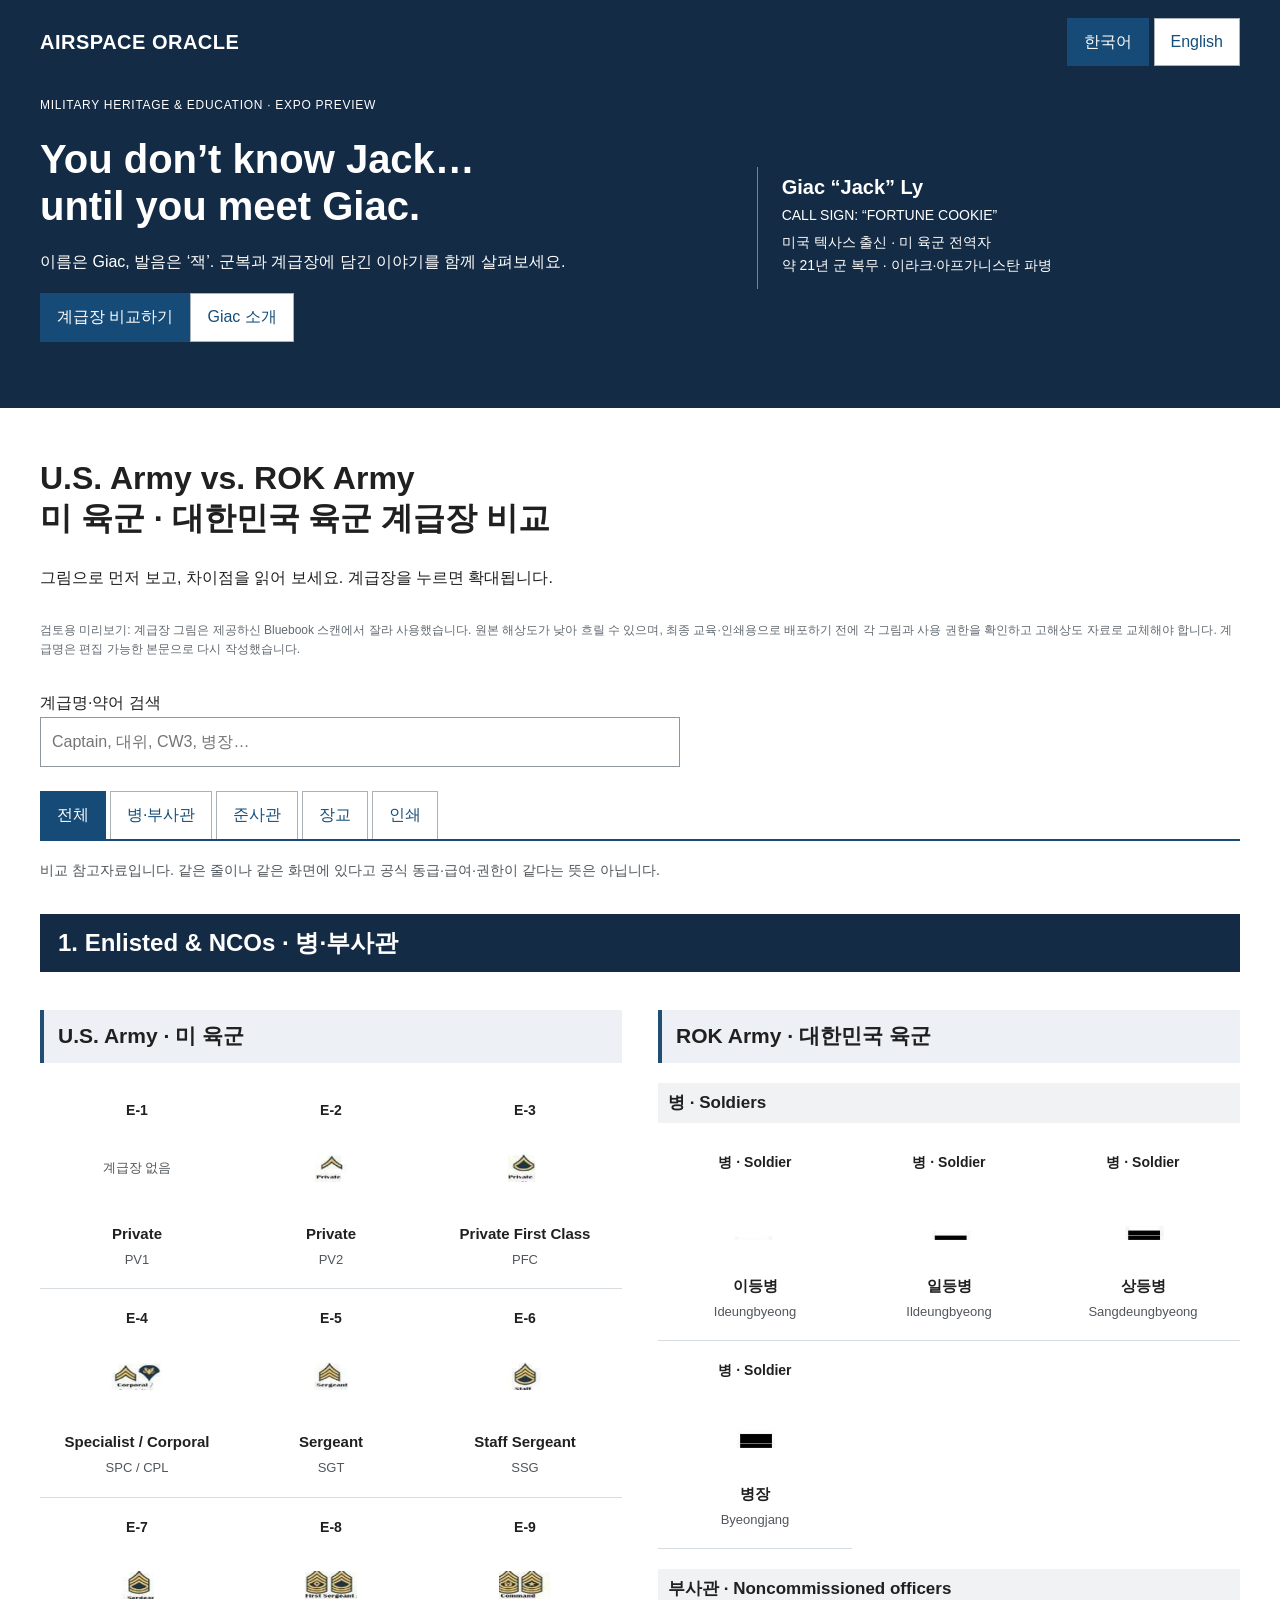
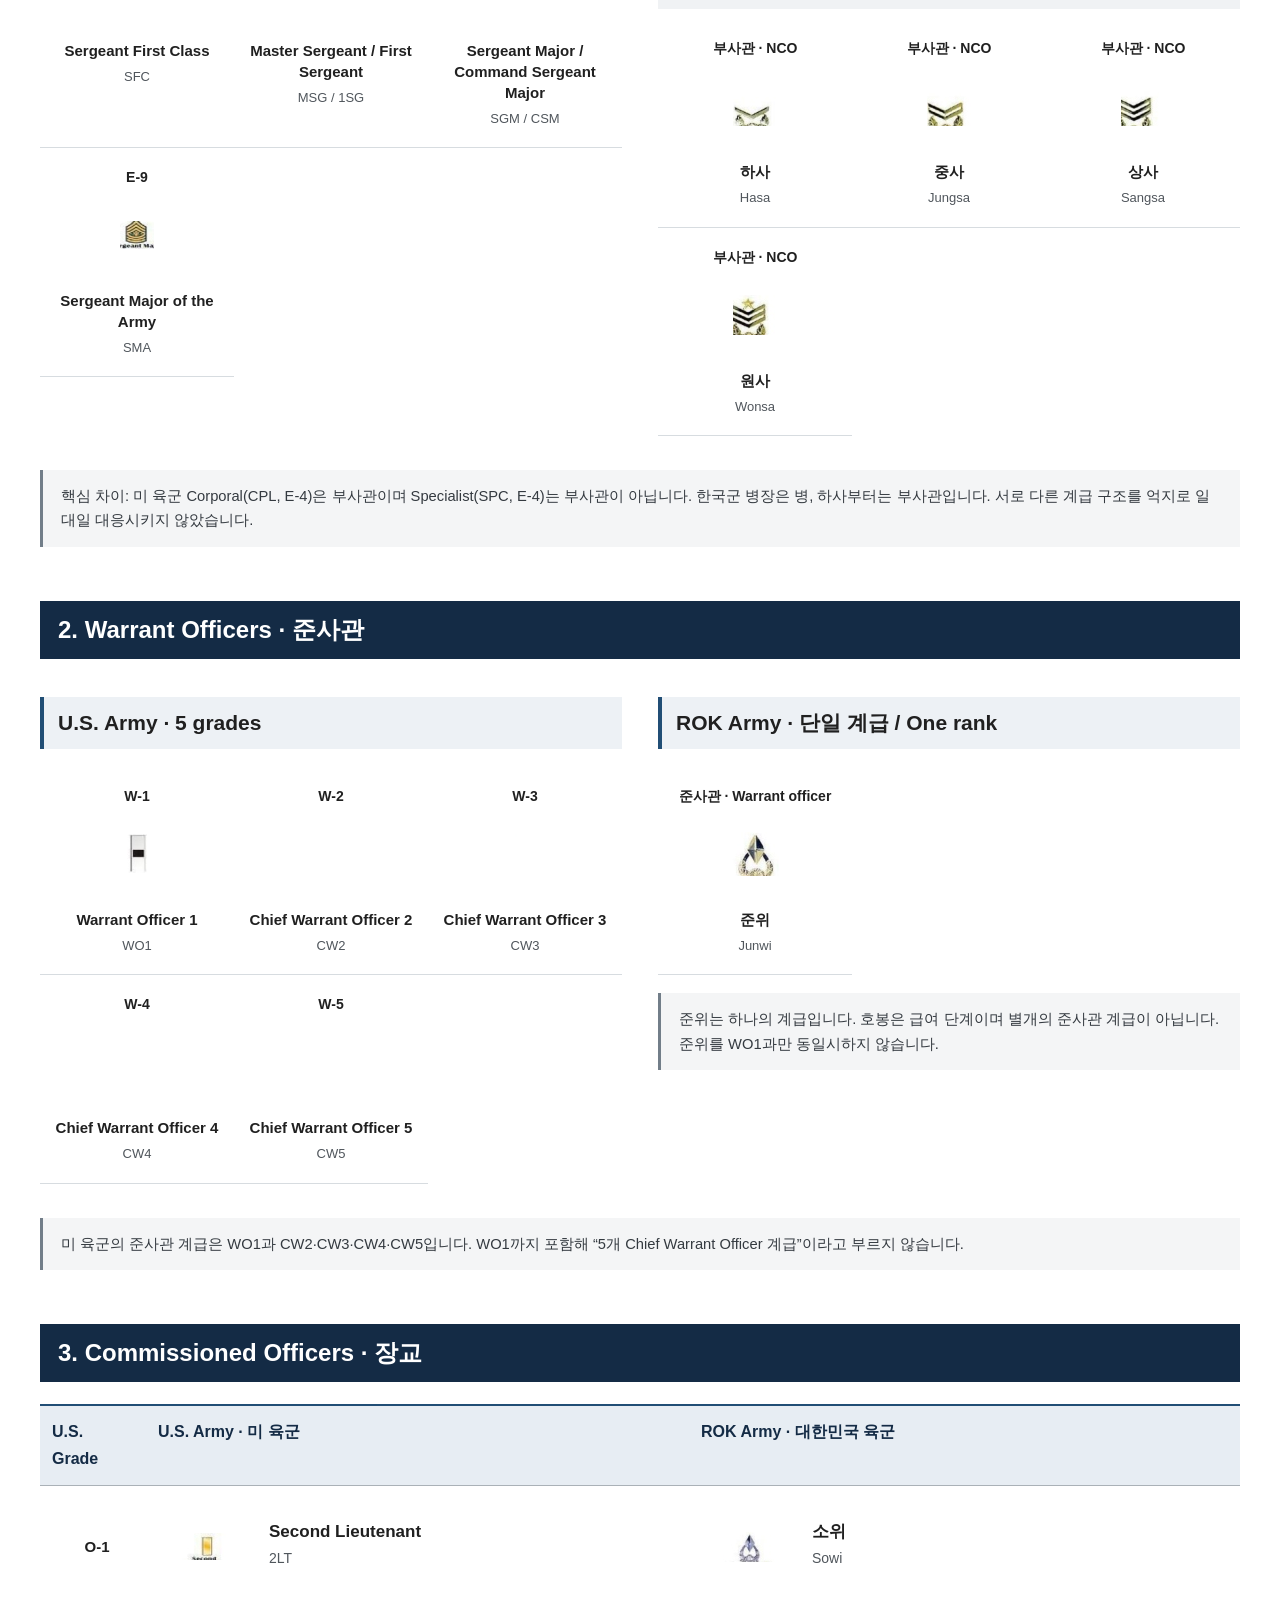
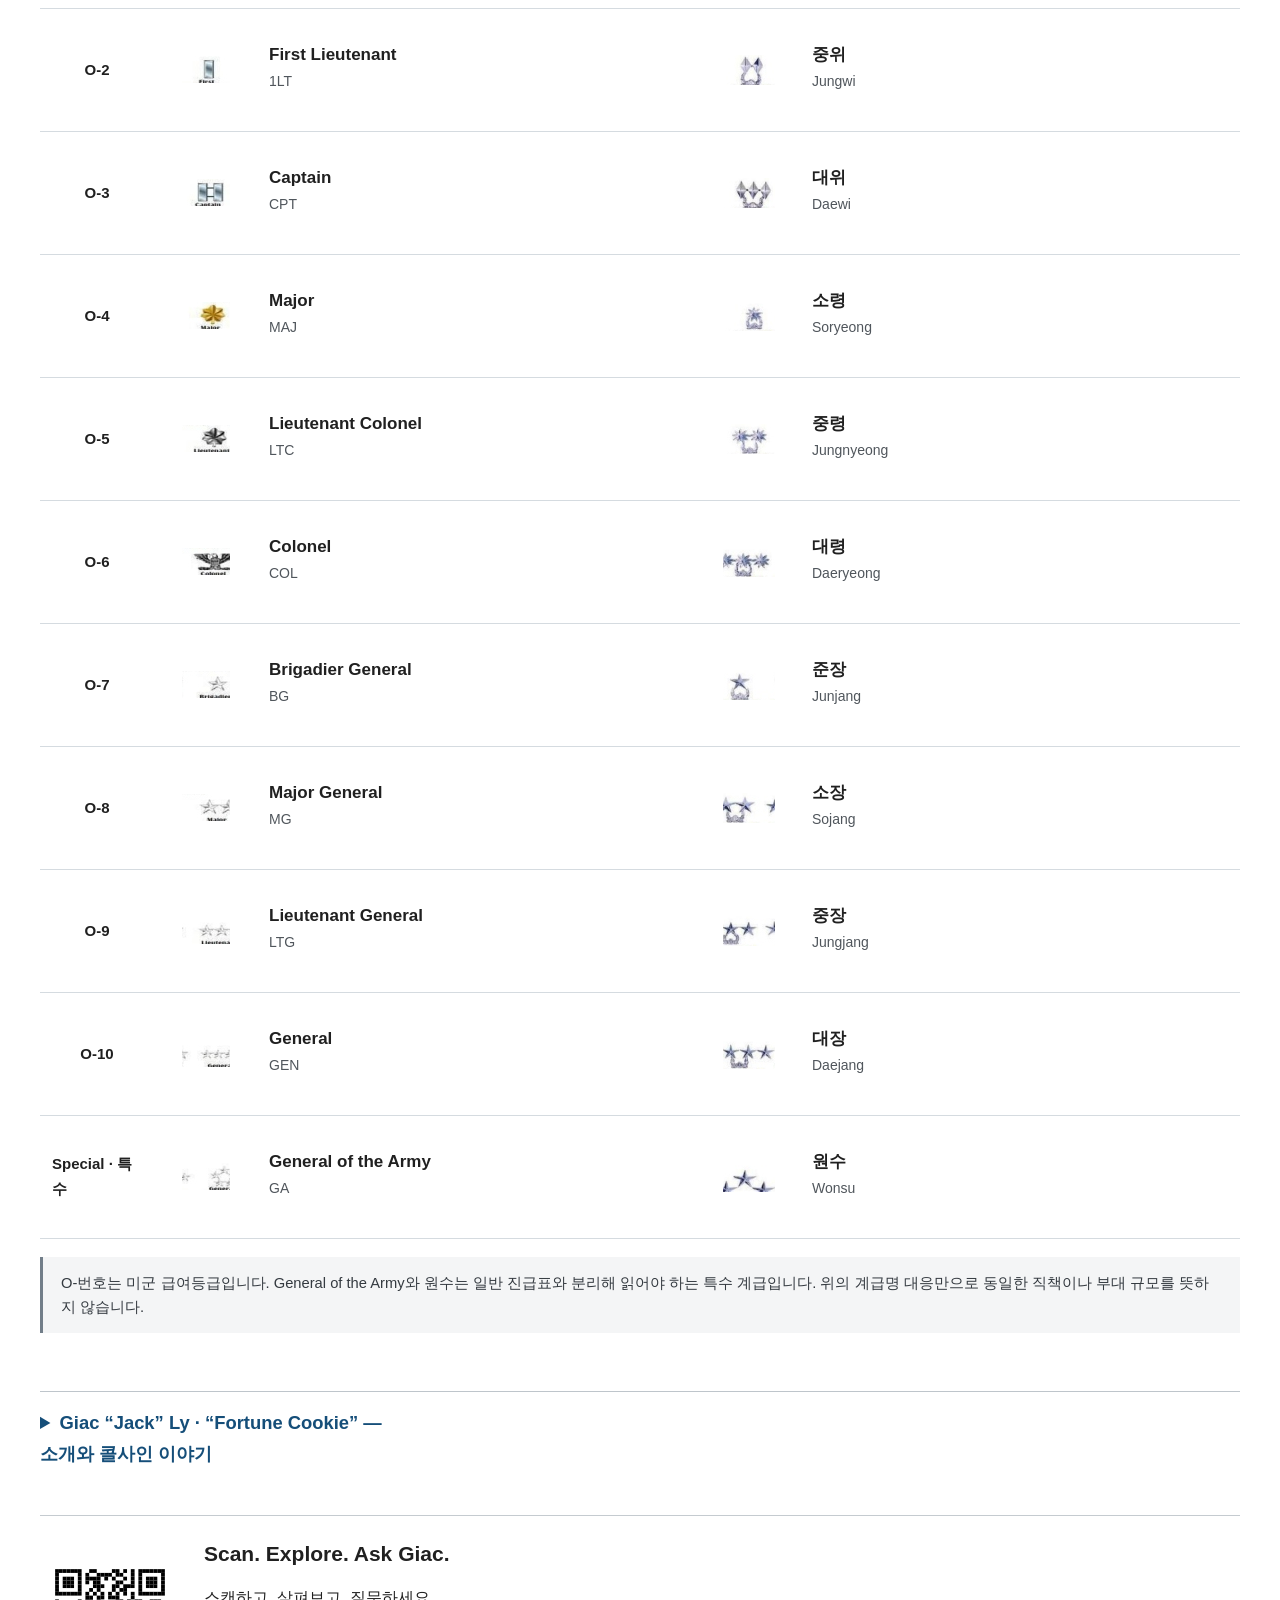
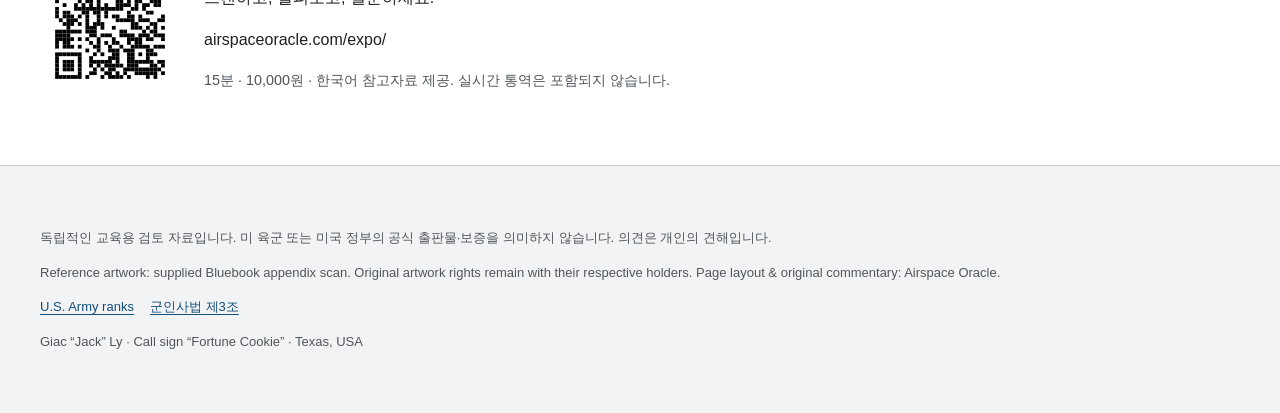
==== expo/index.html @ e62e15c1 "Update print statement from 'Hello' to 'Goodbye'" ====
<!doctype html><html lang="ko"><head><meta charset="utf-8"><meta name="viewport" content="width=device-width, initial-scale=1"><title>U.S. & ROK Army Rank Guide | Airspace Oracle</title><style>*{box-sizing:border-box}html{scroll-behavior:smooth}body{margin:0;background:#f5f2e9;color:#15253a;font:16px/1.6 system-ui,-apple-system,"Malgun Gothic",sans-serif}header{background:#112641;color:#fff;border-bottom:4px solid #c7a65d}.wrap{max-width:1240px;margin:auto;padding:24px}.top{display:flex;justify-content:space-between;gap:16px;align-items:center;flex-wrap:wrap}.brand{font-weight:900;letter-spacing:.13em;color:inherit;text-decoration:none}button,a{touch-action:manipulation}button,input{font:inherit}button,.button{cursor:pointer;padding:10px 16px;border:1px solid #75818c;border-radius:10px;background:#fff;color:#142940;text-decoration:none}button[aria-pressed=true],.button.primary{background:#ddc383;color:#112641;border-color:#ddc383}button:focus-visible,a:focus-visible,input:focus-visible,summary:focus-visible{outline:3px solid #c39020;outline-offset:4px}.hero{display:grid;grid-template-columns:1.3fr 1fr;gap:30px;align-items:center;padding:30px 0}.hero h1{font-size:clamp(2.3rem,5vw,4.2rem);line-height:1.1;margin:12px 0}.gold{color:#dfc583}.eyebrow{letter-spacing:.12em;font-size:.8rem}.hero p{color:#d8e1ee}.identity{border-left:3px solid #dfc583;padding:12px 20px}.identity h2{margin:0;font-size:1.8rem}.links,.tabs{display:flex;gap:8px;flex-wrap:wrap;margin:15px 0}.review{background:#fff6dc;border:1px solid #cdb46e;padding:14px 18px;border-radius:12px;margin:22px 0;font-size:.9rem}h2{font-size:1.8rem;line-height:1.3}h3{margin:0 0 12px}section{scroll-margin-top:15px}.sectiontitle{background:#43502c;color:#fff;padding:14px 20px;border-radius:12px 12px 0 0;margin:30px 0 0}.sectiontitle h2{margin:0;font-size:1.35rem}.sectionbody{padding:20px;background:#fff;border:1px solid #d8d5cc;border-top:none;border-radius:0 0 12px 12px}.twocol{display:grid;grid-template-columns:1fr 1fr;gap:22px}.country{background:#faf8f2;border:1px solid #dedace;border-radius:12px;padding:16px}.country>h3{border-bottom:2px solid #c9b67d;padding-bottom:9px}.rankgrid{display:grid;grid-template-columns:repeat(3,minmax(0,1fr));gap:10px}.rankcard{background:#fff;border:1px solid #dcd8cb;border-radius:9px;text-align:center;padding:10px 7px;min-width:0}.rankcard h4{font-size:.95rem;line-height:1.3;margin:8px 0;overflow-wrap:anywhere}.rankcard p{font-size:.8rem;margin:4px 0;color:#526174}.grade{font-size:.8rem;color:#3d4e60;font-weight:750;min-height:26px}.art{background:#fff;border:0;padding:8px;width:100%;height:80px;display:flex;align-items:center;justify-content:center;border-radius:6px}.art img{max-width:100%;max-height:64px;object-fit:contain;image-rendering:auto}.noart{height:80px;display:grid;place-items:center;color:#667;font-size:.8rem}.subhead{margin:20px 0 10px;color:#43502c}.note{border-left:4px solid #bd923d;background:#f4efdf;padding:12px 16px;margin:18px 0 0;font-size:.92rem}.offhead,.offrow{display:grid;grid-template-columns:100px 1fr 1fr;gap:12px;align-items:stretch}.offhead{background:#142b47;color:white;padding:12px;border-radius:8px 8px 0 0;font-weight:700}.offrow{padding:12px;border-bottom:1px solid #d5d1c5}.offgrade{display:flex;align-items:center;justify-content:center;font-weight:800;color:#43502c}.offitem{display:grid;grid-template-columns:90px 1fr;align-items:center;gap:12px}.offitem h4{margin:0}.offitem p{margin:3px 0;font-size:.85rem;color:#526174}input{padding:13px;border:1px solid #a7a99e;border-radius:10px;width:100%;background:white}.toolbar{margin-top:25px}.story{background:#eae5d8;padding:22px;border-radius:12px;margin-top:30px}.story summary{cursor:pointer;font-size:1.15rem;font-weight:750}.bio{max-width:850px}.qrblock{display:flex;align-items:center;gap:25px;margin:30px 0}.qrblock svg{width:150px;height:150px;background:white;flex-shrink:0}.muted{color:#526174;font-size:.9rem}footer{background:#112641;color:#d5ddeb;font-size:.83rem}footer a{color:#dfc583}.ko,.en{display:block}body[data-lang=ko] .en,body[data-lang=en] .ko{display:none}[hidden]{display:none!important}dialog{border:2px solid #c4a45b;border-radius:16px;width:min(650px,92vw);padding:24px;background:#fff;color:#132940;text-align:center}dialog::backdrop{background:#000c}dialog img{max-width:100%;max-height:50vh;min-height:130px;object-fit:contain}dialog p{font-size:1.2rem}.sources{display:flex;gap:16px;flex-wrap:wrap}a{color:#173e68}@media(max-width:850px){.hero,.twocol{grid-template-columns:1fr}.rankgrid{grid-template-columns:repeat(4,minmax(0,1fr))}.offitem{grid-template-columns:1fr;gap:2px;text-align:center}.offrow,.offhead{grid-template-columns:55px 1fr 1fr;gap:8px}.offgrade{font-size:.8rem}.offitem .art{height:65px}.offitem h4{font-size:.95rem}}@media(max-width:480px){.wrap{padding:15px}.rankgrid{grid-template-columns:repeat(2,minmax(0,1fr))}.sectionbody,.country{padding:12px}.qrblock{flex-wrap:wrap}}@media print{header{background:white;color:black}.top,.links,.tabs,.toolbar,.review,.art+button{display:none}.hero{display:block}.hero p,.gold{color:black}.hero h1{font-size:26pt}.identity{display:none}.ranksection[hidden],.rankcard[hidden],.offrow[hidden]{display:block!important}.twocol{grid-template-columns:1fr 1fr}.rankgrid{grid-template-columns:repeat(3,1fr)}.rankcard,.offrow{break-inside:avoid}.sectiontitle{background:#ddd;color:black}.sectionbody{padding:10px}.art{height:55px}.art img{max-height:48px}.story{display:none}footer{background:white;color:black}.offrow{display:grid!important}.ko,.en{display:block!important}}</style><link rel="stylesheet" href="/expo/reference-style.css?v=3"></head><body data-lang="ko"><header><div class="wrap"><div class="top"><a class="brand" href="/">AIRSPACE ORACLE</a><div><button id="ko" aria-pressed="true" onclick="setLang('ko')">한국어</button> <button id="en" aria-pressed="false" onclick="setLang('en')">English</button></div></div><div class="hero"><div><div class="eyebrow">MILITARY HERITAGE & EDUCATION · EXPO PREVIEW</div><h1>You don’t know Jack…<br><span class="gold">until you meet Giac.</span></h1><p><span class="ko" lang="ko">이름은 Giac, 발음은 ‘잭’. 군복과 계급장에 담긴 이야기를 함께 살펴보세요.</span><span class="en" lang="en">Giac is pronounced “Jack.” Explore the stories behind the uniform and its insignia.</span></p><div class="links"><a class="button primary" href="#guide"><span class="ko" lang="ko">계급장 비교하기</span><span class="en" lang="en">Compare ranks</span></a><a class="button" href="#about"><span class="ko" lang="ko">Giac 소개</span><span class="en" lang="en">Meet Giac</span></a></div></div><div class="identity"><h2>Giac “Jack” Ly</h2><p class="gold">CALL SIGN: “FORTUNE COOKIE”</p><p><span class="ko" lang="ko">미국 텍사스 출신 · 미 육군 전역자<br>약 21년 군 복무 · 이라크·아프가니스탄 파병</span><span class="en" lang="en">Texas, USA · U.S. Army veteran<br>About 21 years of military service · Iraq & Afghanistan deployments</span></p></div></div></div></header><main class="wrap" id="guide"><h2>U.S. Army vs. ROK Army<br>미 육군 · 대한민국 육군 계급장 비교</h2><p><span class="ko" lang="ko">그림으로 먼저 보고, 차이점을 읽어 보세요. 계급장을 누르면 확대됩니다.</span><span class="en" lang="en">Look first, then explore the differences. Tap an insignia image to enlarge it.</span></p><div class="review"><span class="ko" lang="ko">검토용 미리보기: 계급장 그림은 제공하신 Bluebook 스캔에서 잘라 사용했습니다. 원본 해상도가 낮아 흐릴 수 있으며, 최종 교육·인쇄용으로 배포하기 전에 각 그림과 사용 권한을 확인하고 고해상도 자료로 교체해야 합니다. 계급명은 편집 가능한 본문으로 다시 작성했습니다.</span><span class="en" lang="en">Review preview: insignia images are cropped from your supplied Bluebook scan. Low source resolution limits clarity. Each image and reuse rights must be checked and higher-resolution artwork substituted before final educational/print distribution. Rank labels have been rebuilt as editable text.</span></div><div class="toolbar"><label for="search"><span class="ko" lang="ko">계급명·약어 검색</span><span class="en" lang="en">Search rank names or abbreviations</span></label><input id="search" type="search" placeholder="Captain, 대위, CW3, 병장…" oninput="applyFilters()"></div><nav class="tabs" aria-label="Rank sections"><button data-tab="all" aria-pressed="true" onclick="tab('all')"><span class="ko" lang="ko">전체</span><span class="en" lang="en">All</span></button><button data-tab="enlisted" aria-pressed="false" onclick="tab('enlisted')"><span class="ko" lang="ko">병·부사관</span><span class="en" lang="en">Soldiers & NCOs</span></button><button data-tab="warrant" aria-pressed="false" onclick="tab('warrant')"><span class="ko" lang="ko">준사관</span><span class="en" lang="en">Warrant officers</span></button><button data-tab="officers" aria-pressed="false" onclick="tab('officers')"><span class="ko" lang="ko">장교</span><span class="en" lang="en">Officers</span></button><button onclick="window.print()"><span class="ko" lang="ko">인쇄</span><span class="en" lang="en">Print</span></button></nav><p class="muted"><span class="ko" lang="ko">비교 참고자료입니다. 같은 줄이나 같은 화면에 있다고 공식 동급·급여·권한이 같다는 뜻은 아닙니다.</span><span class="en" lang="en">Comparative reference only. Shared rows or panels do not establish official equivalence in rank, pay or authority.</span></p><section class="ranksection" data-section="enlisted"><div class="sectiontitle"><h2>1. Enlisted & NCOs · 병·부사관</h2></div><div class="sectionbody"><div class="twocol"><div class="country"><h3>U.S. Army · 미 육군</h3><div class="rankgrid"><article class="rankcard" data-search="e-1 private pv1 "><div class="grade">E-1</div><div class="noart"><span class="ko" lang="ko">계급장 없음</span><span class="en" lang="en">No insignia</span></div><h4>Private</h4><p>PV1</p></article><article class="rankcard" data-search="e-2 private pv2 [data-uri]"><div class="grade">E-2</div><button class="art" type="button" onclick="zoom(this)" aria-label="Private"><img src="[data-uri]" alt="Private"></button><h4>Private</h4><p>PV2</p></article><article class="rankcard" data-search="e-3 private first class pfc [data-uri]"><div class="grade">E-3</div><button class="art" type="button" onclick="zoom(this)" aria-label="Private First Class"><img src="[data-uri]" alt="Private First Class"></button><h4>Private First Class</h4><p>PFC</p></article><article class="rankcard" data-search="e-4 specialist / corporal spc / cpl [data-uri]"><div class="grade">E-4</div><button class="art" type="button" onclick="zoom(this)" aria-label="Specialist / Corporal"><img src="[data-uri]" alt="Specialist / Corporal"></button><h4>Specialist / Corporal</h4><p>SPC / CPL</p></article><article class="rankcard" data-search="e-5 sergeant sgt [data-uri]"><div class="grade">E-5</div><button class="art" type="button" onclick="zoom(this)" aria-label="Sergeant"><img src="[data-uri]" alt="Sergeant"></button><h4>Sergeant</h4><p>SGT</p></article><article class="rankcard" data-search="e-6 staff sergeant ssg [data-uri]"><div class="grade">E-6</div><button class="art" type="button" onclick="zoom(this)" aria-label="Staff Sergeant"><img src="[data-uri]" alt="Staff Sergeant"></button><h4>Staff Sergeant</h4><p>SSG</p></article><article class="rankcard" data-search="e-7 sergeant first class sfc [data-uri]"><div class="grade">E-7</div><button class="art" type="button" onclick="zoom(this)" aria-label="Sergeant First Class"><img src="[data-uri]" alt="Sergeant First Class"></button><h4>Sergeant First Class</h4><p>SFC</p></article><article class="rankcard" data-search="e-8 master sergeant / first sergeant msg / 1sg [data-uri]"><div class="grade">E-8</div><button class="art" type="button" onclick="zoom(this)" aria-label="Master Sergeant / First Sergeant"><img src="[data-uri]" alt="Master Sergeant / First Sergeant"></button><h4>Master Sergeant / First Sergeant</h4><p>MSG / 1SG</p></article><article class="rankcard" data-search="e-9 sergeant major / command sergeant major sgm / csm [data-uri]"><div class="grade">E-9</div><button class="art" type="button" onclick="zoom(this)" aria-label="Sergeant Major / Command Sergeant Major"><img src="[data-uri]" alt="Sergeant Major / Command Sergeant Major"></button><h4>Sergeant Major / Command Sergeant Major</h4><p>SGM / CSM</p></article><article class="rankcard" data-search="e-9 sergeant major of the army sma [data-uri]"><div class="grade">E-9</div><button class="art" type="button" onclick="zoom(this)" aria-label="Sergeant Major of the Army"><img src="[data-uri]" alt="Sergeant Major of the Army"></button><h4>Sergeant Major of the Army</h4><p>SMA</p></article></div></div><div class="country"><h3>ROK Army · 대한민국 육군</h3><h4 class="subhead">병 · Soldiers</h4><div class="rankgrid"><article class="rankcard" data-search="이등병 ideungbyeong 병 · soldier [data-uri]"><div class="grade">병 · Soldier</div><button class="art" type="button" onclick="zoom(this)" aria-label="이등병"><img src="[data-uri]" alt="이등병"></button><h4>이등병</h4><p>Ideungbyeong</p></article><article class="rankcard" data-search="일등병 ildeungbyeong 병 · soldier [data-uri]"><div class="grade">병 · Soldier</div><button class="art" type="button" onclick="zoom(this)" aria-label="일등병"><img src="[data-uri]" alt="일등병"></button><h4>일등병</h4><p>Ildeungbyeong</p></article><article class="rankcard" data-search="상등병 sangdeungbyeong 병 · soldier [data-uri]"><div class="grade">병 · Soldier</div><button class="art" type="button" onclick="zoom(this)" aria-label="상등병"><img src="[data-uri]" alt="상등병"></button><h4>상등병</h4><p>Sangdeungbyeong</p></article><article class="rankcard" data-search="병장 byeongjang 병 · soldier [data-uri]"><div class="grade">병 · Soldier</div><button class="art" type="button" onclick="zoom(this)" aria-label="병장"><img src="[data-uri]" alt="병장"></button><h4>병장</h4><p>Byeongjang</p></article></div><h4 class="subhead">부사관 · Noncommissioned officers</h4><div class="rankgrid"><article class="rankcard" data-search="하사 hasa 부사관 · nco [data-uri]"><div class="grade">부사관 · NCO</div><button class="art" type="button" onclick="zoom(this)" aria-label="하사"><img src="[data-uri]" alt="하사"></button><h4>하사</h4><p>Hasa</p></article><article class="rankcard" data-search="중사 jungsa 부사관 · nco [data-uri]"><div class="grade">부사관 · NCO</div><button class="art" type="button" onclick="zoom(this)" aria-label="중사"><img src="[data-uri]" alt="중사"></button><h4>중사</h4><p>Jungsa</p></article><article class="rankcard" data-search="상사 sangsa 부사관 · nco [data-uri]"><div class="grade">부사관 · NCO</div><button class="art" type="button" onclick="zoom(this)" aria-label="상사"><img src="[data-uri]" alt="상사"></button><h4>상사</h4><p>Sangsa</p></article><article class="rankcard" data-search="원사 wonsa 부사관 · nco [data-uri]"><div class="grade">부사관 · NCO</div><button class="art" type="button" onclick="zoom(this)" aria-label="원사"><img src="[data-uri]" alt="원사"></button><h4>원사</h4><p>Wonsa</p></article></div></div></div><div class="note"><span class="ko" lang="ko">핵심 차이: 미 육군 Corporal(CPL, E-4)은 부사관이며 Specialist(SPC, E-4)는 부사관이 아닙니다. 한국군 병장은 병, 하사부터는 부사관입니다. 서로 다른 계급 구조를 억지로 일대일 대응시키지 않았습니다.</span><span class="en" lang="en">Key difference: U.S. Army Corporal (CPL, E-4) is an NCO; Specialist (SPC, E-4) is not. Korean 병장 is a soldier rank; the Korean NCO ladder begins at 하사. Different career structures are displayed independently rather than forced into one-to-one matches.</span></div></div></section><section class="ranksection" data-section="warrant"><div class="sectiontitle"><h2>2. Warrant Officers · 준사관</h2></div><div class="sectionbody"><div class="twocol"><div class="country"><h3>U.S. Army · 5 grades</h3><div class="rankgrid"><article class="rankcard" data-search="w-1 warrant officer 1 wo1 [data-uri]"><div class="grade">W-1</div><button class="art" type="button" onclick="zoom(this)" aria-label="Warrant Officer 1"><img src="[data-uri]" alt="Warrant Officer 1"></button><h4>Warrant Officer 1</h4><p>WO1</p></article><article class="rankcard" data-search="w-2 chief warrant officer 2 cw2 [data-uri]"><div class="grade">W-2</div><button class="art" type="button" onclick="zoom(this)" aria-label="Chief Warrant Officer 2"><img src="[data-uri]" alt="Chief Warrant Officer 2"></button><h4>Chief Warrant Officer 2</h4><p>CW2</p></article><article class="rankcard" data-search="w-3 chief warrant officer 3 cw3 [data-uri]"><div class="grade">W-3</div><button class="art" type="button" onclick="zoom(this)" aria-label="Chief Warrant Officer 3"><img src="[data-uri]" alt="Chief Warrant Officer 3"></button><h4>Chief Warrant Officer 3</h4><p>CW3</p></article><article class="rankcard" data-search="w-4 chief warrant officer 4 cw4 [data-uri]"><div class="grade">W-4</div><button class="art" type="button" onclick="zoom(this)" aria-label="Chief Warrant Officer 4"><img src="[data-uri]" alt="Chief Warrant Officer 4"></button><h4>Chief Warrant Officer 4</h4><p>CW4</p></article><article class="rankcard" data-search="w-5 chief warrant officer 5 cw5 [data-uri]"><div class="grade">W-5</div><button class="art" type="button" onclick="zoom(this)" aria-label="Chief Warrant Officer 5"><img src="[data-uri]" alt="Chief Warrant Officer 5"></button><h4>Chief Warrant Officer 5</h4><p>CW5</p></article></div></div><div class="country"><h3>ROK Army · 단일 계급 / One rank</h3><div class="rankgrid"><article class="rankcard" data-search="준사관 · warrant officer 준위 junwi [data-uri]"><div class="grade">준사관 · Warrant officer</div><button class="art" type="button" onclick="zoom(this)" aria-label="준위"><img src="[data-uri]" alt="준위"></button><h4>준위</h4><p>Junwi</p></article></div><div class="note"><span class="ko" lang="ko">준위는 하나의 계급입니다. 호봉은 급여 단계이며 별개의 준사관 계급이 아닙니다. 준위를 WO1과만 동일시하지 않습니다.</span><span class="en" lang="en">Junwi is one rank. A pay step (호봉) is not a separate warrant rank. Junwi is not presented as equivalent only to WO1.</span></div></div></div><div class="note"><span class="ko" lang="ko">미 육군의 준사관 계급은 WO1과 CW2·CW3·CW4·CW5입니다. WO1까지 포함해 “5개 Chief Warrant Officer 계급”이라고 부르지 않습니다.</span><span class="en" lang="en">The U.S. Army warrant ladder is WO1 plus CW2, CW3, CW4 and CW5—not five Chief Warrant Officer ranks.</span></div></div></section><section class="ranksection" data-section="officers"><div class="sectiontitle"><h2>3. Commissioned Officers · 장교</h2></div><div class="sectionbody"><div class="offhead"><div>U.S.<br>Grade</div><div>U.S. Army · 미 육군</div><div>ROK Army · 대한민국 육군</div></div><article class="offrow" data-search="o-1 second lieutenant 2lt 소위 sowi"><div class="offgrade">O-1</div><div class="offitem"><button class="art" type="button" onclick="zoom(this)" aria-label="Second Lieutenant"><img src="[data-uri]" alt="Second Lieutenant"></button><div><h4>Second Lieutenant</h4><p>2LT</p></div></div><div class="offitem"><button class="art" type="button" onclick="zoom(this)" aria-label="소위"><img src="[data-uri]" alt="소위"></button><div><h4 lang="ko">소위</h4><p>Sowi</p></div></div></article><article class="offrow" data-search="o-2 first lieutenant 1lt 중위 jungwi"><div class="offgrade">O-2</div><div class="offitem"><button class="art" type="button" onclick="zoom(this)" aria-label="First Lieutenant"><img src="[data-uri]" alt="First Lieutenant"></button><div><h4>First Lieutenant</h4><p>1LT</p></div></div><div class="offitem"><button class="art" type="button" onclick="zoom(this)" aria-label="중위"><img src="[data-uri]" alt="중위"></button><div><h4 lang="ko">중위</h4><p>Jungwi</p></div></div></article><article class="offrow" data-search="o-3 captain cpt 대위 daewi"><div class="offgrade">O-3</div><div class="offitem"><button class="art" type="button" onclick="zoom(this)" aria-label="Captain"><img src="[data-uri]" alt="Captain"></button><div><h4>Captain</h4><p>CPT</p></div></div><div class="offitem"><button class="art" type="button" onclick="zoom(this)" aria-label="대위"><img src="[data-uri]" alt="대위"></button><div><h4 lang="ko">대위</h4><p>Daewi</p></div></div></article><article class="offrow" data-search="o-4 major maj 소령 soryeong"><div class="offgrade">O-4</div><div class="offitem"><button class="art" type="button" onclick="zoom(this)" aria-label="Major"><img src="[data-uri]" alt="Major"></button><div><h4>Major</h4><p>MAJ</p></div></div><div class="offitem"><button class="art" type="button" onclick="zoom(this)" aria-label="소령"><img src="[data-uri]" alt="소령"></button><div><h4 lang="ko">소령</h4><p>Soryeong</p></div></div></article><article class="offrow" data-search="o-5 lieutenant colonel ltc 중령 jungnyeong"><div class="offgrade">O-5</div><div class="offitem"><button class="art" type="button" onclick="zoom(this)" aria-label="Lieutenant Colonel"><img src="[data-uri]" alt="Lieutenant Colonel"></button><div><h4>Lieutenant Colonel</h4><p>LTC</p></div></div><div class="offitem"><button class="art" type="button" onclick="zoom(this)" aria-label="중령"><img src="[data-uri]" alt="중령"></button><div><h4 lang="ko">중령</h4><p>Jungnyeong</p></div></div></article><article class="offrow" data-search="o-6 colonel col 대령 daeryeong"><div class="offgrade">O-6</div><div class="offitem"><button class="art" type="button" onclick="zoom(this)" aria-label="Colonel"><img src="[data-uri]" alt="Colonel"></button><div><h4>Colonel</h4><p>COL</p></div></div><div class="offitem"><button class="art" type="button" onclick="zoom(this)" aria-label="대령"><img src="[data-uri]" alt="대령"></button><div><h4 lang="ko">대령</h4><p>Daeryeong</p></div></div></article><article class="offrow" data-search="o-7 brigadier general bg 준장 junjang"><div class="offgrade">O-7</div><div class="offitem"><button class="art" type="button" onclick="zoom(this)" aria-label="Brigadier General"><img src="[data-uri]" alt="Brigadier General"></button><div><h4>Brigadier General</h4><p>BG</p></div></div><div class="offitem"><button class="art" type="button" onclick="zoom(this)" aria-label="준장"><img src="[data-uri]" alt="준장"></button><div><h4 lang="ko">준장</h4><p>Junjang</p></div></div></article><article class="offrow" data-search="o-8 major general mg 소장 sojang"><div class="offgrade">O-8</div><div class="offitem"><button class="art" type="button" onclick="zoom(this)" aria-label="Major General"><img src="[data-uri]" alt="Major General"></button><div><h4>Major General</h4><p>MG</p></div></div><div class="offitem"><button class="art" type="button" onclick="zoom(this)" aria-label="소장"><img src="[data-uri]" alt="소장"></button><div><h4 lang="ko">소장</h4><p>Sojang</p></div></div></article><article class="offrow" data-search="o-9 lieutenant general ltg 중장 jungjang"><div class="offgrade">O-9</div><div class="offitem"><button class="art" type="button" onclick="zoom(this)" aria-label="Lieutenant General"><img src="[data-uri]" alt="Lieutenant General"></button><div><h4>Lieutenant General</h4><p>LTG</p></div></div><div class="offitem"><button class="art" type="button" onclick="zoom(this)" aria-label="중장"><img src="[data-uri]" alt="중장"></button><div><h4 lang="ko">중장</h4><p>Jungjang</p></div></div></article><article class="offrow" data-search="o-10 general gen 대장 daejang"><div class="offgrade">O-10</div><div class="offitem"><button class="art" type="button" onclick="zoom(this)" aria-label="General"><img src="[data-uri]" alt="General"></button><div><h4>General</h4><p>GEN</p></div></div><div class="offitem"><button class="art" type="button" onclick="zoom(this)" aria-label="대장"><img src="[data-uri]" alt="대장"></button><div><h4 lang="ko">대장</h4><p>Daejang</p></div></div></article><article class="offrow" data-search="special · 특수 general of the army ga 원수 wonsu"><div class="offgrade">Special · 특수</div><div class="offitem"><button class="art" type="button" onclick="zoom(this)" aria-label="General of the Army"><img src="[data-uri]" alt="General of the Army"></button><div><h4>General of the Army</h4><p>GA</p></div></div><div class="offitem"><button class="art" type="button" onclick="zoom(this)" aria-label="원수"><img src="[data-uri]" alt="원수"></button><div><h4 lang="ko">원수</h4><p>Wonsu</p></div></div></article><div class="note"><span class="ko" lang="ko">O-번호는 미군 급여등급입니다. General of the Army와 원수는 일반 진급표와 분리해 읽어야 하는 특수 계급입니다. 위의 계급명 대응만으로 동일한 직책이나 부대 규모를 뜻하지 않습니다.</span><span class="en" lang="en">O-numbers are U.S. pay grades. General of the Army and 원수 are special ranks, separate from the regular ladder. Matching titles do not imply identical appointments or unit sizes.</span></div></div></section><p id="empty" hidden><span class="ko" lang="ko">검색 결과가 없습니다. 검색어를 지우고 다시 시도해 주세요.</span><span class="en" lang="en">No matching ranks. Clear the search and try again.</span></p><details class="story" id="about"><summary>Giac “Jack” Ly · “Fortune Cookie” — <span class="ko" lang="ko">소개와 콜사인 이야기</span><span class="en" lang="en">Background & call-sign story</span></summary><div class="bio"><p><span class="ko" lang="ko">1995년 미 육군에 입대해 2016년에 전역했습니다. 제82공수사단에서 공수대원이자 전투공병으로 복무했고, 무릎 부상 이후 항공교통관제로 전환했습니다. Sergeant First Class(E-7)를 거쳐 준사관이 되었습니다. 이라크와 아프가니스탄 파병, 여러 차례 한국 근무를 경험했습니다. 현재는 한국의 미8군 사령부에서 민간인 공역 관리자로 근무하고 있습니다.</span><span class="en" lang="en">I joined the U.S. Army in 1995 and retired in 2016. I served as a paratrooper and combat engineer with the 82nd Airborne Division, then moved into air traffic control after a knee injury. I advanced to Sergeant First Class (E-7) before becoming a warrant officer. My service included deployments to Iraq and Afghanistan and multiple tours in Korea. Today, I work as a civilian airspace manager at Eighth Army headquarters in Korea.</span></p><p><span class="ko" lang="ko">미국에서 아시아계 미국인으로 자라면서 “중국 사람이죠?”라는 질문을 자주 들었습니다. 겉모습은 아시아계인데 아시아 언어로 대화하지 못하니 다른 아시아 사람들도 헷갈려 할 때가 있었죠. 결국 매번 설명하기보다 제 방식의 유머로 받아들이기로 했습니다. 당시 콜사인도 잘 맞지 않아 “Fortune Cookie”가 탄생했습니다. 아시아를 떠올리게 하지만 미국에서도 자연스러운 이름. 조금은 의외이고 가끔은 오해받는, 저다운 이름입니다.</span><span class="en" lang="en">Growing up Asian American, I often heard, “You’re Chinese, right?” Even people from other Asian countries sometimes weren’t sure what to make of me: I looked Asian but couldn’t communicate in an Asian language. Eventually, I chose to have a little fun with the stereotype. My old call sign never fit, so “Fortune Cookie” was born. Something people associate with Asia that feels right at home in America. A little unexpected, a little misunderstood—and a lot like me.</span></p></div></details><section class="qrblock"><svg xmlns="http://www.w3.org/2000/svg" viewBox="0 0 37 37" role="img" aria-label="QR for Airspace Oracle expo"><rect width="100%" height="100%" fill="white"/><g fill="black"><rect x="4" y="4" width="1" height="1"/><rect x="5" y="4" width="1" height="1"/><rect x="6" y="4" width="1" height="1"/><rect x="7" y="4" width="1" height="1"/><rect x="8" y="4" width="1" height="1"/><rect x="9" y="4" width="1" height="1"/><rect x="10" y="4" width="1" height="1"/><rect x="13" y="4" width="1" height="1"/><rect x="14" y="4" width="1" height="1"/><rect x="19" y="4" width="1" height="1"/><rect x="20" y="4" width="1" height="1"/><rect x="22" y="4" width="1" height="1"/><rect x="24" y="4" width="1" height="1"/><rect x="26" y="4" width="1" height="1"/><rect x="27" y="4" width="1" height="1"/><rect x="28" y="4" width="1" height="1"/><rect x="29" y="4" width="1" height="1"/><rect x="30" y="4" width="1" height="1"/><rect x="31" y="4" width="1" height="1"/><rect x="32" y="4" width="1" height="1"/><rect x="4" y="5" width="1" height="1"/><rect x="10" y="5" width="1" height="1"/><rect x="12" y="5" width="1" height="1"/><rect x="15" y="5" width="1" height="1"/><rect x="16" y="5" width="1" height="1"/><rect x="17" y="5" width="1" height="1"/><rect x="18" y="5" width="1" height="1"/><rect x="20" y="5" width="1" height="1"/><rect x="21" y="5" width="1" height="1"/><rect x="24" y="5" width="1" height="1"/><rect x="26" y="5" width="1" height="1"/><rect x="32" y="5" width="1" height="1"/><rect x="4" y="6" width="1" height="1"/><rect x="6" y="6" width="1" height="1"/><rect x="7" y="6" width="1" height="1"/><rect x="8" y="6" width="1" height="1"/><rect x="10" y="6" width="1" height="1"/><rect x="12" y="6" width="1" height="1"/><rect x="13" y="6" width="1" height="1"/><rect x="14" y="6" width="1" height="1"/><rect x="15" y="6" width="1" height="1"/><rect x="17" y="6" width="1" height="1"/><rect x="19" y="6" width="1" height="1"/><rect x="22" y="6" width="1" height="1"/><rect x="24" y="6" width="1" height="1"/><rect x="26" y="6" width="1" height="1"/><rect x="28" y="6" width="1" height="1"/><rect x="29" y="6" width="1" height="1"/><rect x="30" y="6" width="1" height="1"/><rect x="32" y="6" width="1" height="1"/><rect x="4" y="7" width="1" height="1"/><rect x="6" y="7" width="1" height="1"/><rect x="7" y="7" width="1" height="1"/><rect x="8" y="7" width="1" height="1"/><rect x="10" y="7" width="1" height="1"/><rect x="12" y="7" width="1" height="1"/><rect x="14" y="7" width="1" height="1"/><rect x="15" y="7" width="1" height="1"/><rect x="20" y="7" width="1" height="1"/><rect x="21" y="7" width="1" height="1"/><rect x="24" y="7" width="1" height="1"/><rect x="26" y="7" width="1" height="1"/><rect x="28" y="7" width="1" height="1"/><rect x="29" y="7" width="1" height="1"/><rect x="30" y="7" width="1" height="1"/><rect x="32" y="7" width="1" height="1"/><rect x="4" y="8" width="1" height="1"/><rect x="6" y="8" width="1" height="1"/><rect x="7" y="8" width="1" height="1"/><rect x="8" y="8" width="1" height="1"/><rect x="10" y="8" width="1" height="1"/><rect x="14" y="8" width="1" height="1"/><rect x="15" y="8" width="1" height="1"/><rect x="16" y="8" width="1" height="1"/><rect x="19" y="8" width="1" height="1"/><rect x="20" y="8" width="1" height="1"/><rect x="22" y="8" width="1" height="1"/><rect x="23" y="8" width="1" height="1"/><rect x="24" y="8" width="1" height="1"/><rect x="26" y="8" width="1" height="1"/><rect x="28" y="8" width="1" height="1"/><rect x="29" y="8" width="1" height="1"/><rect x="30" y="8" width="1" height="1"/><rect x="32" y="8" width="1" height="1"/><rect x="4" y="9" width="1" height="1"/><rect x="10" y="9" width="1" height="1"/><rect x="13" y="9" width="1" height="1"/><rect x="15" y="9" width="1" height="1"/><rect x="19" y="9" width="1" height="1"/><rect x="21" y="9" width="1" height="1"/><rect x="22" y="9" width="1" height="1"/><rect x="26" y="9" width="1" height="1"/><rect x="32" y="9" width="1" height="1"/><rect x="4" y="10" width="1" height="1"/><rect x="5" y="10" width="1" height="1"/><rect x="6" y="10" width="1" height="1"/><rect x="7" y="10" width="1" height="1"/><rect x="8" y="10" width="1" height="1"/><rect x="9" y="10" width="1" height="1"/><rect x="10" y="10" width="1" height="1"/><rect x="12" y="10" width="1" height="1"/><rect x="14" y="10" width="1" height="1"/><rect x="16" y="10" width="1" height="1"/><rect x="18" y="10" width="1" height="1"/><rect x="20" y="10" width="1" height="1"/><rect x="22" y="10" width="1" height="1"/><rect x="24" y="10" width="1" height="1"/><rect x="26" y="10" width="1" height="1"/><rect x="27" y="10" width="1" height="1"/><rect x="28" y="10" width="1" height="1"/><rect x="29" y="10" width="1" height="1"/><rect x="30" y="10" width="1" height="1"/><rect x="31" y="10" width="1" height="1"/><rect x="32" y="10" width="1" height="1"/><rect x="12" y="11" width="1" height="1"/><rect x="13" y="11" width="1" height="1"/><rect x="15" y="11" width="1" height="1"/><rect x="16" y="11" width="1" height="1"/><rect x="18" y="11" width="1" height="1"/><rect x="19" y="11" width="1" height="1"/><rect x="20" y="11" width="1" height="1"/><rect x="24" y="11" width="1" height="1"/><rect x="4" y="12" width="1" height="1"/><rect x="10" y="12" width="1" height="1"/><rect x="12" y="12" width="1" height="1"/><rect x="13" y="12" width="1" height="1"/><rect x="15" y="12" width="1" height="1"/><rect x="20" y="12" width="1" height="1"/><rect x="21" y="12" width="1" height="1"/><rect x="23" y="12" width="1" height="1"/><rect x="25" y="12" width="1" height="1"/><rect x="26" y="12" width="1" height="1"/><rect x="29" y="12" width="1" height="1"/><rect x="30" y="12" width="1" height="1"/><rect x="31" y="12" width="1" height="1"/><rect x="6" y="13" width="1" height="1"/><rect x="9" y="13" width="1" height="1"/><rect x="11" y="13" width="1" height="1"/><rect x="13" y="13" width="1" height="1"/><rect x="15" y="13" width="1" height="1"/><rect x="17" y="13" width="1" height="1"/><rect x="20" y="13" width="1" height="1"/><rect x="21" y="13" width="1" height="1"/><rect x="22" y="13" width="1" height="1"/><rect x="23" y="13" width="1" height="1"/><rect x="25" y="13" width="1" height="1"/><rect x="27" y="13" width="1" height="1"/><rect x="28" y="13" width="1" height="1"/><rect x="30" y="13" width="1" height="1"/><rect x="31" y="13" width="1" height="1"/><rect x="4" y="14" width="1" height="1"/><rect x="9" y="14" width="1" height="1"/><rect x="10" y="14" width="1" height="1"/><rect x="11" y="14" width="1" height="1"/><rect x="12" y="14" width="1" height="1"/><rect x="13" y="14" width="1" height="1"/><rect x="14" y="14" width="1" height="1"/><rect x="15" y="14" width="1" height="1"/><rect x="16" y="14" width="1" height="1"/><rect x="17" y="14" width="1" height="1"/><rect x="18" y="14" width="1" height="1"/><rect x="19" y="14" width="1" height="1"/><rect x="20" y="14" width="1" height="1"/><rect x="21" y="14" width="1" height="1"/><rect x="24" y="14" width="1" height="1"/><rect x="25" y="14" width="1" height="1"/><rect x="27" y="14" width="1" height="1"/><rect x="4" y="15" width="1" height="1"/><rect x="6" y="15" width="1" height="1"/><rect x="7" y="15" width="1" height="1"/><rect x="11" y="15" width="1" height="1"/><rect x="12" y="15" width="1" height="1"/><rect x="14" y="15" width="1" height="1"/><rect x="15" y="15" width="1" height="1"/><rect x="17" y="15" width="1" height="1"/><rect x="23" y="15" width="1" height="1"/><rect x="28" y="15" width="1" height="1"/><rect x="29" y="15" width="1" height="1"/><rect x="4" y="16" width="1" height="1"/><rect x="6" y="16" width="1" height="1"/><rect x="7" y="16" width="1" height="1"/><rect x="8" y="16" width="1" height="1"/><rect x="10" y="16" width="1" height="1"/><rect x="12" y="16" width="1" height="1"/><rect x="15" y="16" width="1" height="1"/><rect x="17" y="16" width="1" height="1"/><rect x="19" y="16" width="1" height="1"/><rect x="20" y="16" width="1" height="1"/><rect x="23" y="16" width="1" height="1"/><rect x="24" y="16" width="1" height="1"/><rect x="26" y="16" width="1" height="1"/><rect x="32" y="16" width="1" height="1"/><rect x="5" y="17" width="1" height="1"/><rect x="7" y="17" width="1" height="1"/><rect x="8" y="17" width="1" height="1"/><rect x="9" y="17" width="1" height="1"/><rect x="12" y="17" width="1" height="1"/><rect x="15" y="17" width="1" height="1"/><rect x="20" y="17" width="1" height="1"/><rect x="21" y="17" width="1" height="1"/><rect x="22" y="17" width="1" height="1"/><rect x="23" y="17" width="1" height="1"/><rect x="24" y="17" width="1" height="1"/><rect x="26" y="17" width="1" height="1"/><rect x="27" y="17" width="1" height="1"/><rect x="28" y="17" width="1" height="1"/><rect x="31" y="17" width="1" height="1"/><rect x="32" y="17" width="1" height="1"/><rect x="6" y="18" width="1" height="1"/><rect x="7" y="18" width="1" height="1"/><rect x="8" y="18" width="1" height="1"/><rect x="10" y="18" width="1" height="1"/><rect x="12" y="18" width="1" height="1"/><rect x="14" y="18" width="1" height="1"/><rect x="15" y="18" width="1" height="1"/><rect x="16" y="18" width="1" height="1"/><rect x="24" y="18" width="1" height="1"/><rect x="25" y="18" width="1" height="1"/><rect x="29" y="18" width="1" height="1"/><rect x="30" y="18" width="1" height="1"/><rect x="7" y="19" width="1" height="1"/><rect x="12" y="19" width="1" height="1"/><rect x="13" y="19" width="1" height="1"/><rect x="14" y="19" width="1" height="1"/><rect x="16" y="19" width="1" height="1"/><rect x="19" y="19" width="1" height="1"/><rect x="24" y="19" width="1" height="1"/><rect x="25" y="19" width="1" height="1"/><rect x="26" y="19" width="1" height="1"/><rect x="28" y="19" width="1" height="1"/><rect x="30" y="19" width="1" height="1"/><rect x="32" y="19" width="1" height="1"/><rect x="4" y="20" width="1" height="1"/><rect x="5" y="20" width="1" height="1"/><rect x="6" y="20" width="1" height="1"/><rect x="7" y="20" width="1" height="1"/><rect x="8" y="20" width="1" height="1"/><rect x="9" y="20" width="1" height="1"/><rect x="10" y="20" width="1" height="1"/><rect x="12" y="20" width="1" height="1"/><rect x="13" y="20" width="1" height="1"/><rect x="14" y="20" width="1" height="1"/><rect x="21" y="20" width="1" height="1"/><rect x="22" y="20" width="1" height="1"/><rect x="27" y="20" width="1" height="1"/><rect x="29" y="20" width="1" height="1"/><rect x="30" y="20" width="1" height="1"/><rect x="4" y="21" width="1" height="1"/><rect x="5" y="21" width="1" height="1"/><rect x="6" y="21" width="1" height="1"/><rect x="7" y="21" width="1" height="1"/><rect x="13" y="21" width="1" height="1"/><rect x="14" y="21" width="1" height="1"/><rect x="16" y="21" width="1" height="1"/><rect x="17" y="21" width="1" height="1"/><rect x="18" y="21" width="1" height="1"/><rect x="21" y="21" width="1" height="1"/><rect x="22" y="21" width="1" height="1"/><rect x="23" y="21" width="1" height="1"/><rect x="24" y="21" width="1" height="1"/><rect x="26" y="21" width="1" height="1"/><rect x="27" y="21" width="1" height="1"/><rect x="28" y="21" width="1" height="1"/><rect x="30" y="21" width="1" height="1"/><rect x="31" y="21" width="1" height="1"/><rect x="32" y="21" width="1" height="1"/><rect x="4" y="22" width="1" height="1"/><rect x="5" y="22" width="1" height="1"/><rect x="6" y="22" width="1" height="1"/><rect x="7" y="22" width="1" height="1"/><rect x="8" y="22" width="1" height="1"/><rect x="10" y="22" width="1" height="1"/><rect x="12" y="22" width="1" height="1"/><rect x="15" y="22" width="1" height="1"/><rect x="19" y="22" width="1" height="1"/><rect x="23" y="22" width="1" height="1"/><rect x="24" y="22" width="1" height="1"/><rect x="25" y="22" width="1" height="1"/><rect x="26" y="22" width="1" height="1"/><rect x="28" y="22" width="1" height="1"/><rect x="29" y="22" width="1" height="1"/><rect x="32" y="22" width="1" height="1"/><rect x="4" y="23" width="1" height="1"/><rect x="6" y="23" width="1" height="1"/><rect x="7" y="23" width="1" height="1"/><rect x="13" y="23" width="1" height="1"/><rect x="15" y="23" width="1" height="1"/><rect x="17" y="23" width="1" height="1"/><rect x="19" y="23" width="1" height="1"/><rect x="20" y="23" width="1" height="1"/><rect x="23" y="23" width="1" height="1"/><rect x="25" y="23" width="1" height="1"/><rect x="26" y="23" width="1" height="1"/><rect x="4" y="24" width="1" height="1"/><rect x="6" y="24" width="1" height="1"/><rect x="7" y="24" width="1" height="1"/><rect x="8" y="24" width="1" height="1"/><rect x="10" y="24" width="1" height="1"/><rect x="14" y="24" width="1" height="1"/><rect x="15" y="24" width="1" height="1"/><rect x="18" y="24" width="1" height="1"/><rect x="21" y="24" width="1" height="1"/><rect x="24" y="24" width="1" height="1"/><rect x="25" y="24" width="1" height="1"/><rect x="26" y="24" width="1" height="1"/><rect x="27" y="24" width="1" height="1"/><rect x="28" y="24" width="1" height="1"/><rect x="30" y="24" width="1" height="1"/><rect x="31" y="24" width="1" height="1"/><rect x="32" y="24" width="1" height="1"/><rect x="12" y="25" width="1" height="1"/><rect x="15" y="25" width="1" height="1"/><rect x="18" y="25" width="1" height="1"/><rect x="19" y="25" width="1" height="1"/><rect x="20" y="25" width="1" height="1"/><rect x="22" y="25" width="1" height="1"/><rect x="23" y="25" width="1" height="1"/><rect x="24" y="25" width="1" height="1"/><rect x="28" y="25" width="1" height="1"/><rect x="29" y="25" width="1" height="1"/><rect x="4" y="26" width="1" height="1"/><rect x="5" y="26" width="1" height="1"/><rect x="6" y="26" width="1" height="1"/><rect x="7" y="26" width="1" height="1"/><rect x="8" y="26" width="1" height="1"/><rect x="9" y="26" width="1" height="1"/><rect x="10" y="26" width="1" height="1"/><rect x="14" y="26" width="1" height="1"/><rect x="16" y="26" width="1" height="1"/><rect x="19" y="26" width="1" height="1"/><rect x="20" y="26" width="1" height="1"/><rect x="23" y="26" width="1" height="1"/><rect x="24" y="26" width="1" height="1"/><rect x="26" y="26" width="1" height="1"/><rect x="28" y="26" width="1" height="1"/><rect x="29" y="26" width="1" height="1"/><rect x="30" y="26" width="1" height="1"/><rect x="4" y="27" width="1" height="1"/><rect x="10" y="27" width="1" height="1"/><rect x="13" y="27" width="1" height="1"/><rect x="18" y="27" width="1" height="1"/><rect x="19" y="27" width="1" height="1"/><rect x="20" y="27" width="1" height="1"/><rect x="23" y="27" width="1" height="1"/><rect x="24" y="27" width="1" height="1"/><rect x="28" y="27" width="1" height="1"/><rect x="4" y="28" width="1" height="1"/><rect x="6" y="28" width="1" height="1"/><rect x="7" y="28" width="1" height="1"/><rect x="8" y="28" width="1" height="1"/><rect x="10" y="28" width="1" height="1"/><rect x="13" y="28" width="1" height="1"/><rect x="14" y="28" width="1" height="1"/><rect x="15" y="28" width="1" height="1"/><rect x="16" y="28" width="1" height="1"/><rect x="17" y="28" width="1" height="1"/><rect x="18" y="28" width="1" height="1"/><rect x="20" y="28" width="1" height="1"/><rect x="23" y="28" width="1" height="1"/><rect x="24" y="28" width="1" height="1"/><rect x="25" y="28" width="1" height="1"/><rect x="26" y="28" width="1" height="1"/><rect x="27" y="28" width="1" height="1"/><rect x="28" y="28" width="1" height="1"/><rect x="29" y="28" width="1" height="1"/><rect x="31" y="28" width="1" height="1"/><rect x="32" y="28" width="1" height="1"/><rect x="4" y="29" width="1" height="1"/><rect x="6" y="29" width="1" height="1"/><rect x="7" y="29" width="1" height="1"/><rect x="8" y="29" width="1" height="1"/><rect x="10" y="29" width="1" height="1"/><rect x="13" y="29" width="1" height="1"/><rect x="15" y="29" width="1" height="1"/><rect x="17" y="29" width="1" height="1"/><rect x="18" y="29" width="1" height="1"/><rect x="19" y="29" width="1" height="1"/><rect x="20" y="29" width="1" height="1"/><rect x="21" y="29" width="1" height="1"/><rect x="23" y="29" width="1" height="1"/><rect x="24" y="29" width="1" height="1"/><rect x="25" y="29" width="1" height="1"/><rect x="29" y="29" width="1" height="1"/><rect x="30" y="29" width="1" height="1"/><rect x="32" y="29" width="1" height="1"/><rect x="4" y="30" width="1" height="1"/><rect x="6" y="30" width="1" height="1"/><rect x="7" y="30" width="1" height="1"/><rect x="8" y="30" width="1" height="1"/><rect x="10" y="30" width="1" height="1"/><rect x="14" y="30" width="1" height="1"/><rect x="16" y="30" width="1" height="1"/><rect x="18" y="30" width="1" height="1"/><rect x="19" y="30" width="1" height="1"/><rect x="22" y="30" width="1" height="1"/><rect x="23" y="30" width="1" height="1"/><rect x="24" y="30" width="1" height="1"/><rect x="25" y="30" width="1" height="1"/><rect x="26" y="30" width="1" height="1"/><rect x="27" y="30" width="1" height="1"/><rect x="28" y="30" width="1" height="1"/><rect x="29" y="30" width="1" height="1"/><rect x="30" y="30" width="1" height="1"/><rect x="31" y="30" width="1" height="1"/><rect x="4" y="31" width="1" height="1"/><rect x="10" y="31" width="1" height="1"/><rect x="13" y="31" width="1" height="1"/><rect x="14" y="31" width="1" height="1"/><rect x="17" y="31" width="1" height="1"/><rect x="18" y="31" width="1" height="1"/><rect x="20" y="31" width="1" height="1"/><rect x="22" y="31" width="1" height="1"/><rect x="25" y="31" width="1" height="1"/><rect x="26" y="31" width="1" height="1"/><rect x="27" y="31" width="1" height="1"/><rect x="28" y="31" width="1" height="1"/><rect x="29" y="31" width="1" height="1"/><rect x="30" y="31" width="1" height="1"/><rect x="32" y="31" width="1" height="1"/><rect x="4" y="32" width="1" height="1"/><rect x="5" y="32" width="1" height="1"/><rect x="6" y="32" width="1" height="1"/><rect x="7" y="32" width="1" height="1"/><rect x="8" y="32" width="1" height="1"/><rect x="9" y="32" width="1" height="1"/><rect x="10" y="32" width="1" height="1"/><rect x="12" y="32" width="1" height="1"/><rect x="16" y="32" width="1" height="1"/><rect x="18" y="32" width="1" height="1"/><rect x="19" y="32" width="1" height="1"/><rect x="20" y="32" width="1" height="1"/><rect x="21" y="32" width="1" height="1"/><rect x="23" y="32" width="1" height="1"/><rect x="28" y="32" width="1" height="1"/><rect x="30" y="32" width="1" height="1"/></g></svg><div><h3>Scan. Explore. Ask Giac.</h3><p>스캔하고, 살펴보고, 질문하세요.</p><p>airspaceoracle.com/expo/</p><p class="muted"><span class="ko" lang="ko">15분 · 10,000원 · 한국어 참고자료 제공. 실시간 통역은 포함되지 않습니다.</span><span class="en" lang="en">15 minutes · ₩10,000 · Korean reference text provided; live interpretation not included.</span></p></div></section></main><footer><div class="wrap"><p><span class="ko" lang="ko">독립적인 교육용 검토 자료입니다. 미 육군 또는 미국 정부의 공식 출판물·보증을 의미하지 않습니다. 의견은 개인의 견해입니다.</span><span class="en" lang="en">Independent educational review material. Not an official U.S. Army or U.S. Government publication or endorsement. Views are personal.</span></p><p>Reference artwork: supplied Bluebook appendix scan. Original artwork rights remain with their respective holders. Page layout & original commentary: Airspace Oracle.</p><div class="sources"><a href="https://www.army.mil/ranks/">U.S. Army ranks</a><a href="https://law.go.kr/법령/군인사법/제3조">군인사법 제3조</a></div><p>Giac “Jack” Ly · Call sign “Fortune Cookie” · Texas, USA</p></div></footer><dialog id="imageDialog" aria-labelledby="zoomTitle"><h2 id="zoomTitle"></h2><img id="zoomImage" alt=""><p class="muted"><span class="ko" lang="ko">제공된 스캔 이미지 · 확대 시 해상도 제한이 있습니다.</span><span class="en" lang="en">Supplied scan artwork · enlargement is limited by source resolution.</span></p><button onclick="document.getElementById('imageDialog').close()">닫기 / Close</button></dialog><script>let active='all';function setLang(l){document.body.dataset.lang=l;document.documentElement.lang=l;['ko','en'].forEach(x=>document.getElementById(x).setAttribute('aria-pressed',String(x===l)))}function tab(s){active=s;document.querySelectorAll('[data-tab]').forEach(b=>b.setAttribute('aria-pressed',String(b.dataset.tab===s)));applyFilters()}function applyFilters(){const q=document.getElementById('search').value.trim().toLowerCase();let total=0;document.querySelectorAll('.ranksection').forEach(s=>{let count=0;s.querySelectorAll('[data-search]').forEach(r=>{const yes=!q||r.dataset.search.includes(q);r.hidden=!yes;if(yes)count++});const show=(active==='all'||active===s.dataset.section)&&count>0;s.hidden=!show;if(show)total+=count});document.getElementById('empty').hidden=total>0}function zoom(b){const im=b.querySelector('img');document.getElementById('zoomTitle').textContent=im.alt;document.getElementById('zoomImage').src=im.src;document.getElementById('zoomImage').alt=im.alt;document.getElementById('imageDialog').showModal()}applyFilters();</script></body></html>
---- expo/reference-style.css ----
/* Airspace Oracle — plain reference layout
   Load AFTER existing page styles. No external fonts or services. */
:root{color-scheme:light;--background:#fff;--bg:#fff;--surface:#fff;--surface-light:#f3f4f5;--panel:#fff;--text:#202020;--muted:#50565c;--gold:#164b78;--border:#d2d6da;--line:#d2d6da;--radius:0}
*{box-sizing:border-box}
html{scroll-behavior:smooth}
body{margin:0;background:#fff!important;color:#202020!important;font-family:Arial,"Helvetica Neue","Malgun Gothic","Apple SD Gothic Neo",sans-serif!important;font-size:16px;line-height:1.65}
h1,h2,h3,h4{font-family:"Arial Narrow","Franklin Gothic Medium",Arial,"Malgun Gothic",sans-serif!important;letter-spacing:0!important;color:#202020}
h1{font-size:clamp(30px,4vw,46px)!important;line-height:1.16!important;font-weight:700;margin:20px 0!important;max-width:100%!important}
h2{font-size:clamp(25px,3vw,32px)!important;line-height:1.25;font-weight:700}
h3{font-size:21px;line-height:1.35}h4{font-size:17px;line-height:1.4}
a{color:#075a9c;text-underline-offset:3px}a:hover{text-decoration-thickness:2px}
header,.site-header{background:#fff!important;color:#202020!important;border:0!important;border-bottom:1px solid #c9cdd1!important;border-radius:0!important;box-shadow:none!important}
header .wrap,.header-inner{padding-top:18px;padding-bottom:18px}
.wrap,.container,main,footer{max-width:1200px}
.wrap,.container{width:min(1200px,calc(100% - 48px));margin-inline:auto;padding-inline:0}
header>div.wrap{width:min(1200px,calc(100% - 48px))}
main.wrap{padding-top:28px;padding-bottom:28px}
main:not(.wrap):not(.container){padding:28px 24px;margin-inline:auto}
.top,.header-inner{display:flex;align-items:center;justify-content:space-between;gap:18px;flex-wrap:wrap}
.brand{color:#202020!important;font-size:20px!important;letter-spacing:.025em!important;font-weight:800;text-decoration:none}
.hero{display:block!important;padding:26px 0 22px!important;max-width:900px;background:none!important;border:0!important}
.hero h1{font-size:clamp(28px,3.5vw,40px)!important}
.hero p,.hero-korean,.intro,.lead,.identity,.identity p,.muted,small{color:#50565c!important}
.hero .eyebrow{font-size:12px;color:#50565c!important;letter-spacing:.06em!important}
.hero .identity{border:0!important;padding:0!important;margin:18px 0 0;background:none!important}
.hero .identity h2{font-size:20px!important;margin:0}
.hero .identity p{margin:4px 0;font-size:14px}
.hero .gold,h1 span,.gold{color:inherit!important}
.portrait{min-height:0!important;border:0!important;background:none!important;border-radius:0!important;padding:0!important}
.portrait-placeholder{display:none}.portrait img{max-width:220px!important;max-height:260px!important;border-radius:0!important}
.eyebrow,.call-sign,.pill{border:0!important;border-radius:0!important;background:none!important;color:#50565c!important;padding:0!important}
.links,.tabs,.tools,.filters,.button-row{display:flex;gap:0;flex-wrap:wrap;margin:18px 0}
button,.button,.linkbutton{font:inherit;border:1px solid #aab2b9!important;border-radius:0!important;background:#fff!important;color:#154e79!important;padding:10px 16px;box-shadow:none!important;text-decoration:none;cursor:pointer;min-height:44px}
button:hover,.button:hover{background:#edf3f7!important}
button[aria-pressed=true],.button.primary,.button-primary{background:#164b78!important;color:#fff!important;border-color:#164b78!important}
.tabs,.filters{border-bottom:2px solid #164b78;padding-bottom:0}
.tabs button,.filters button{border-bottom:0!important;margin:0 4px 0 0}
button:focus-visible,a:focus-visible,input:focus-visible,summary:focus-visible{outline:3px solid #1779ba!important;outline-offset:3px}
input,textarea{background:#fff!important;color:#202020!important;border:1px solid #8e969e!important;border-radius:0!important;font:inherit;padding:11px;width:100%}
.toolbar{max-width:640px;margin:24px 0}
.review,.notice,.note{background:#f4f5f6!important;color:#343a40!important;border:0!important;border-left:3px solid #727e89!important;border-radius:0!important;box-shadow:none!important;padding:14px 18px}
.review{font-size:13px;line-height:1.55}
.sectiontitle{background:none!important;color:#202020!important;border:0!important;border-bottom:2px solid #262b30!important;border-radius:0!important;padding:18px 0 12px!important;margin-top:36px!important}
.sectiontitle h2{color:#202020!important;font-size:30px!important;margin:0!important}
.sectionbody{background:#fff!important;border:0!important;border-radius:0!important;padding:22px 0!important;box-shadow:none!important}
section,.section{box-shadow:none!important}
.country,.panel,.topic-card,.session-panel,.story{background:#fff!important;color:#202020!important;border:0!important;border-radius:0!important;box-shadow:none!important;padding:16px 0!important}
.country>h3{background:none!important;border-bottom:1px solid #b4bcc3!important;padding:0 0 12px!important;margin:0 0 18px}
.twocol{display:grid;grid-template-columns:1fr 1fr;gap:36px}
.subhead{background:#f0f2f4;color:#202020!important;padding:8px 10px;margin-top:20px}
.rankgrid{display:grid;grid-template-columns:repeat(3,minmax(0,1fr));gap:0}
.rankcard{border:0!important;border-bottom:1px solid #d7dce0!important;border-radius:0!important;background:white!important;text-align:center;padding:18px 10px!important;box-shadow:none!important;min-width:0}
.rankcard .grade{color:#202020!important;font-size:14px;font-weight:700;min-height:24px}
.rankcard h4{font-size:15px!important;line-height:1.4;margin:10px 0 5px}
.rankcard p{font-size:13px;color:#50565c!important;margin:0}
.art{display:flex;align-items:center;justify-content:center;background:#fff!important;border:0!important;border-radius:0!important;padding:8px!important;width:100%;height:90px;min-height:0}
.art img{display:block;max-width:100%;max-height:72px;object-fit:contain;filter:none!important}
.noart{height:90px;display:grid;place-items:center;font-size:13px;color:#50565c}
.offhead,.columnheads{background:#f0f2f4!important;color:#202020!important;border:0!important;border-top:2px solid #272d33!important;border-bottom:1px solid #aab1b7!important;border-radius:0!important;padding:13px 12px!important}
.offhead,.offrow{display:grid;grid-template-columns:90px 1fr 1fr;gap:16px;align-items:stretch}
.offrow{padding:16px 12px!important;border:0!important;border-bottom:1px solid #d5dbe0!important;border-radius:0!important;background:#fff!important}
.offgrade{display:flex;align-items:center;justify-content:center;font-size:15px;color:#202020!important;font-weight:700}
.offitem{display:grid;grid-template-columns:95px 1fr;align-items:center;gap:16px}
.offitem h4{margin:0;font-size:17px!important}.offitem p{margin:3px 0;color:#50565c;font-size:14px}
.columnheads,.pair{display:grid;grid-template-columns:1fr 1fr;gap:16px}
.rank,.explain{background:#fff!important;color:#202020!important;border-radius:0!important;box-shadow:none!important}
.rank{border:0!important;border-bottom:1px solid #d5dbe0!important}
.explain{border-left:3px solid #89949e!important;font-size:14px}
.topic-grid,.grid{gap:24px}
.topic,.question,.question-button{border-radius:0!important;box-shadow:none!important;background:#fff!important;color:#202020!important;text-align:left}
.topic strong{color:#154e79!important}.topic span,.topic-card p{color:#50565c!important}
.story{border-top:1px solid #bec5cb!important;margin-top:36px!important}.story summary{color:#154e79!important;cursor:pointer}
.story p,.closing{color:#343a40!important}
.qrblock,.qr-layout,.qrrow{border-top:1px solid #c5cbd0;padding-top:24px;display:flex;gap:24px;align-items:center;flex-wrap:wrap}
.qrblock svg{width:140px;height:140px}.qr,.qr-frame{border-radius:0!important;background:#fff!important}
footer,.footer{max-width:none!important;background:#f2f3f4!important;color:#50565c!important;border-top:1px solid #c7cdd2!important;border-radius:0!important;padding-top:24px!important;padding-bottom:24px!important;font-size:13px}
footer a{color:#154e79!important}dialog{background:#fff!important;color:#202020!important;border:1px solid #8a949d!important;border-radius:0!important;max-width:92vw}dialog::backdrop{background:#000a}dialog img{max-width:100%;object-fit:contain}
[hidden]{display:none!important}
@media(max-width:850px){.twocol{grid-template-columns:1fr;gap:28px}.rankgrid{grid-template-columns:repeat(4,minmax(0,1fr))}.offitem{grid-template-columns:1fr;gap:4px;text-align:center}.offhead,.offrow{grid-template-columns:54px 1fr 1fr;gap:10px}.offitem h4{font-size:15px!important}.sectiontitle h2{font-size:25px!important}}
@media(max-width:480px){.wrap,.container,header>div.wrap{width:calc(100% - 28px)}.rankgrid{grid-template-columns:repeat(2,minmax(0,1fr))}.offrow{padding:12px 4px!important}.offhead{padding:12px 4px!important;font-size:13px}.tabs button{font-size:13px;padding:10px;margin-right:2px}.hero h1{font-size:29px!important}}
@media print{body{background:white!important;color:black!important}.top,.tabs,.toolbar,.links,.tools,.filters,.button-row,.review{display:none!important}.wrap,.container{width:100%;max-width:none}.hero{padding:0!important}.hero h1{font-size:22pt!important}.sectiontitle h2{font-size:19pt!important}.rankcard,.offrow{break-inside:avoid}.rankgrid{grid-template-columns:repeat(3,1fr)}.twocol{grid-template-columns:1fr 1fr}.offitem{grid-template-columns:65px 1fr}.offitem h4{font-size:12px!important}.art{height:60px}.art img{max-height:45px}.story{display:none}.qrblock{break-inside:avoid}footer{background:white!important}.ranksection[hidden]{display:block!important}}
/* Restore hierarchy without decorative cards. */

/* Give the introduction a defined dark-blue panel. */
header {
  background: #142b45 !important;
  color: #ffffff !important;
  border-bottom: 0 !important;
}

header .brand,
header .hero h1,
header .hero h1 span,
header .hero h2,
header .hero p,
header .hero .eyebrow,
header .hero .identity,
header .hero .identity p {
  color: #ffffff !important;
}

/* Keep the introduction compact and balanced. */
header .hero {
  display: grid !important;
  grid-template-columns: 1.4fr 1fr;
  gap: 40px;
  max-width: none;
  padding: 30px 0 !important;
}

header .hero h1 {
  font-size: clamp(28px, 3.2vw, 40px) !important;
}

header .hero .identity {
  border-left: 1px solid #728399 !important;
  padding: 8px 0 8px 24px !important;
  margin: 0 !important;
}

/* Clear blue bars for the three rank sections. */
.sectiontitle {
  background: #142b45 !important;
  border: 0 !important;
  border-radius: 0 !important;
  padding: 14px 18px !important;
  margin-top: 32px !important;
}

.sectiontitle h2 {
  color: #ffffff !important;
  font-size: 24px !important;
}

/* Subtle country labels above each comparison. */
.country > h3 {
  background: #edf1f5 !important;
  border: 0 !important;
  border-left: 4px solid #214e75 !important;
  padding: 12px 14px !important;
}

/* Distinct officer-table column headings. */
.offhead,
.columnheads {
  background: #e7edf3 !important;
  color: #142b45 !important;
  border-top: 2px solid #214e75 !important;
}

/* Make the draft notice quieter, not a large panel. */
.review {
  background: transparent !important;
  border: 0 !important;
  padding: 8px 0 !important;
  font-size: 12px !important;
  color: #616970 !important;
}

/* Keep the comparison near the introduction. */
main.wrap {
  padding-top: 24px !important;
}

@media (max-width: 760px) {
  header .hero {
    grid-template-columns: 1fr !important;
    gap: 18px;
  }

  header .hero .identity {
    border-left: 0 !important;
    border-top: 1px solid #728399 !important;
    padding: 16px 0 0 !important;
  }
}

@media print {
  header,
  .sectiontitle {
    background: #ffffff !important;
    color: #000000 !important;
  }

  header .hero h1,
  header .hero h1 span,
  header .hero h2,
  header .hero p,
  header .hero .eyebrow,
  header .hero .identity p,
  .sectiontitle h2 {
    color: #000000 !important;
  }
}
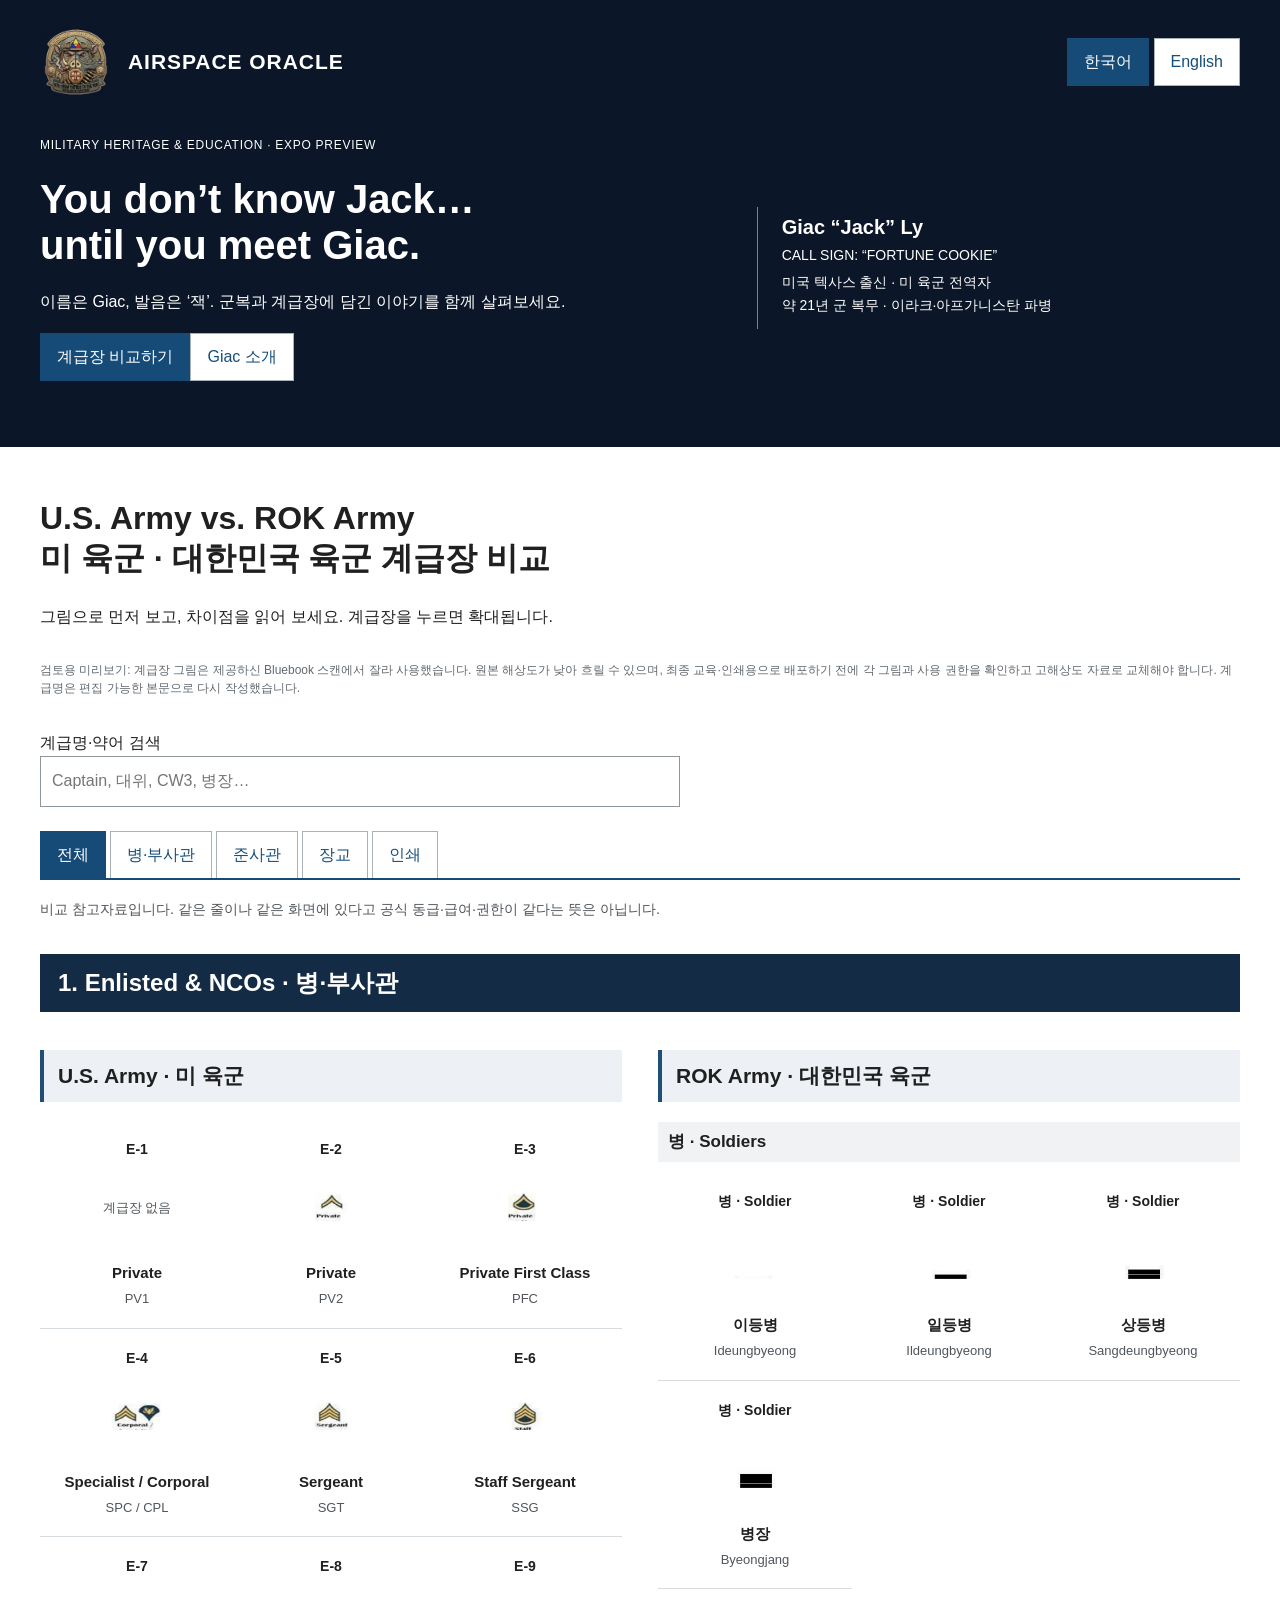
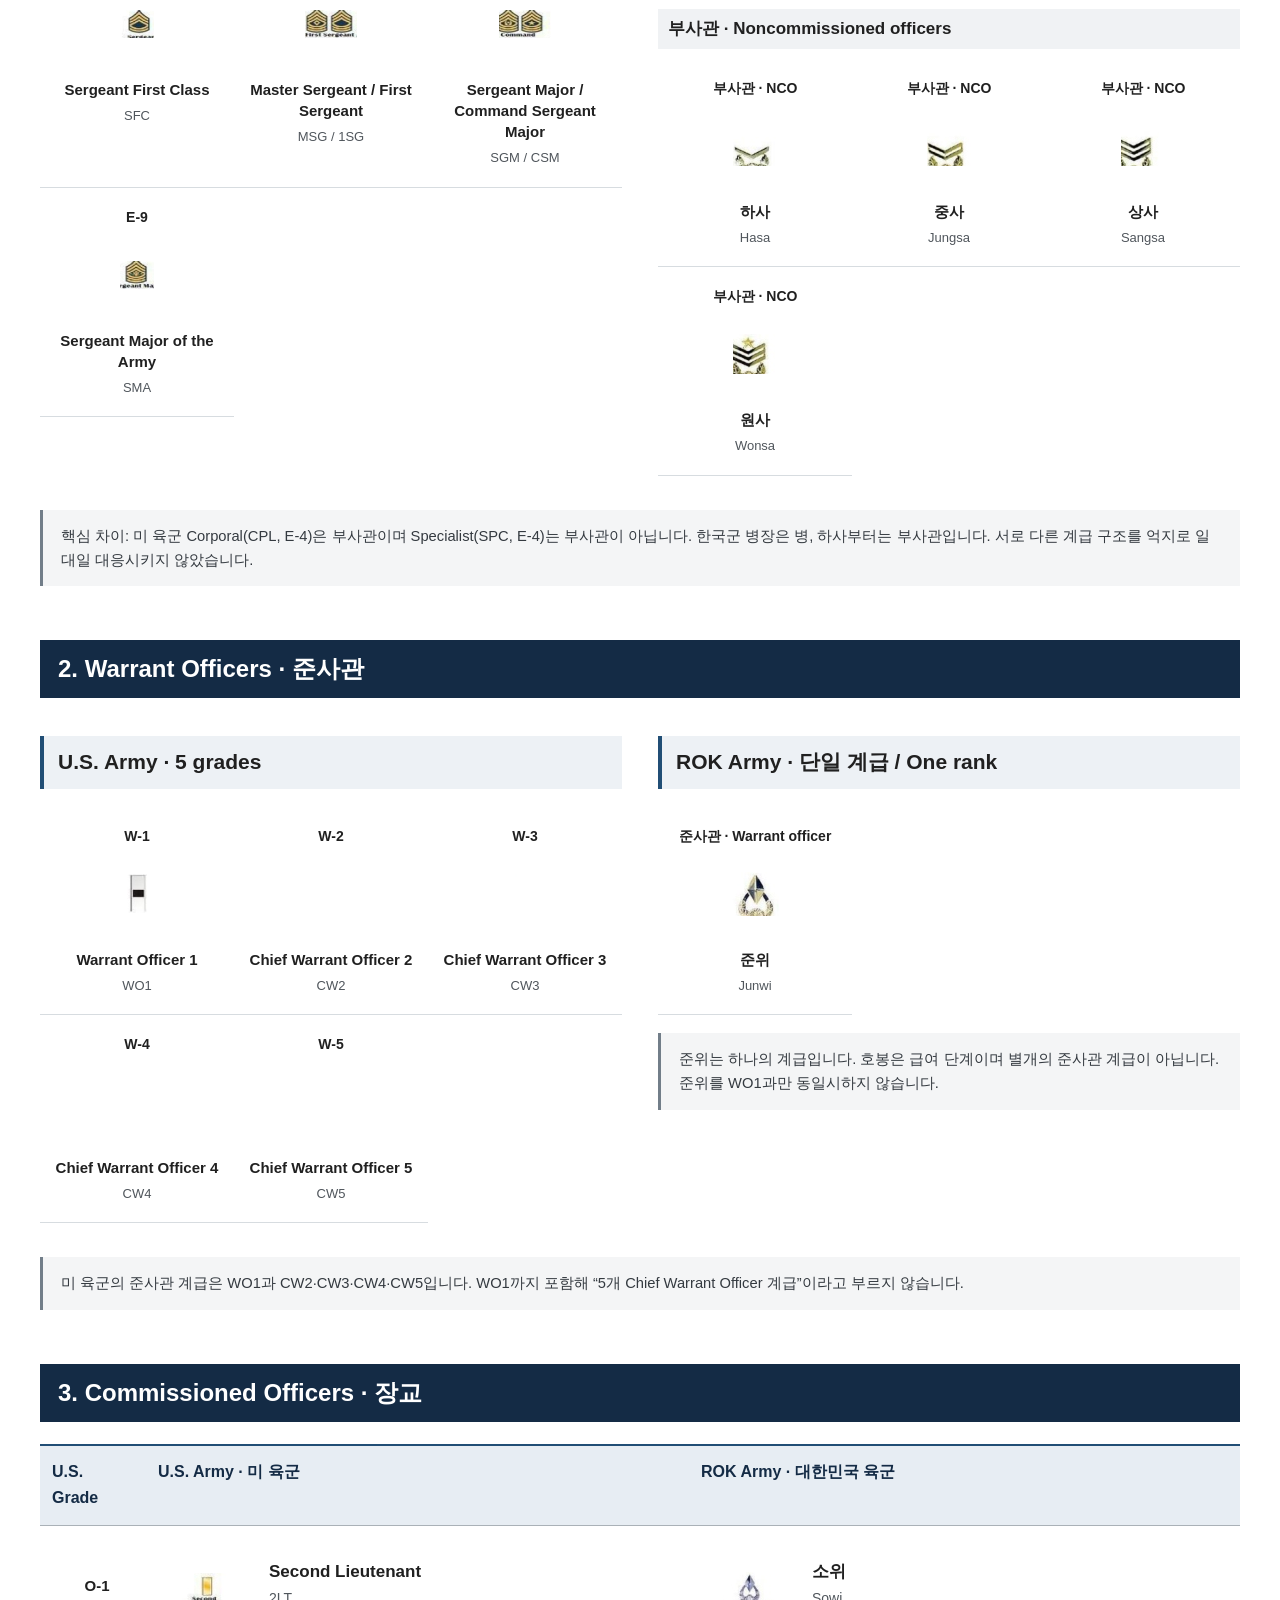
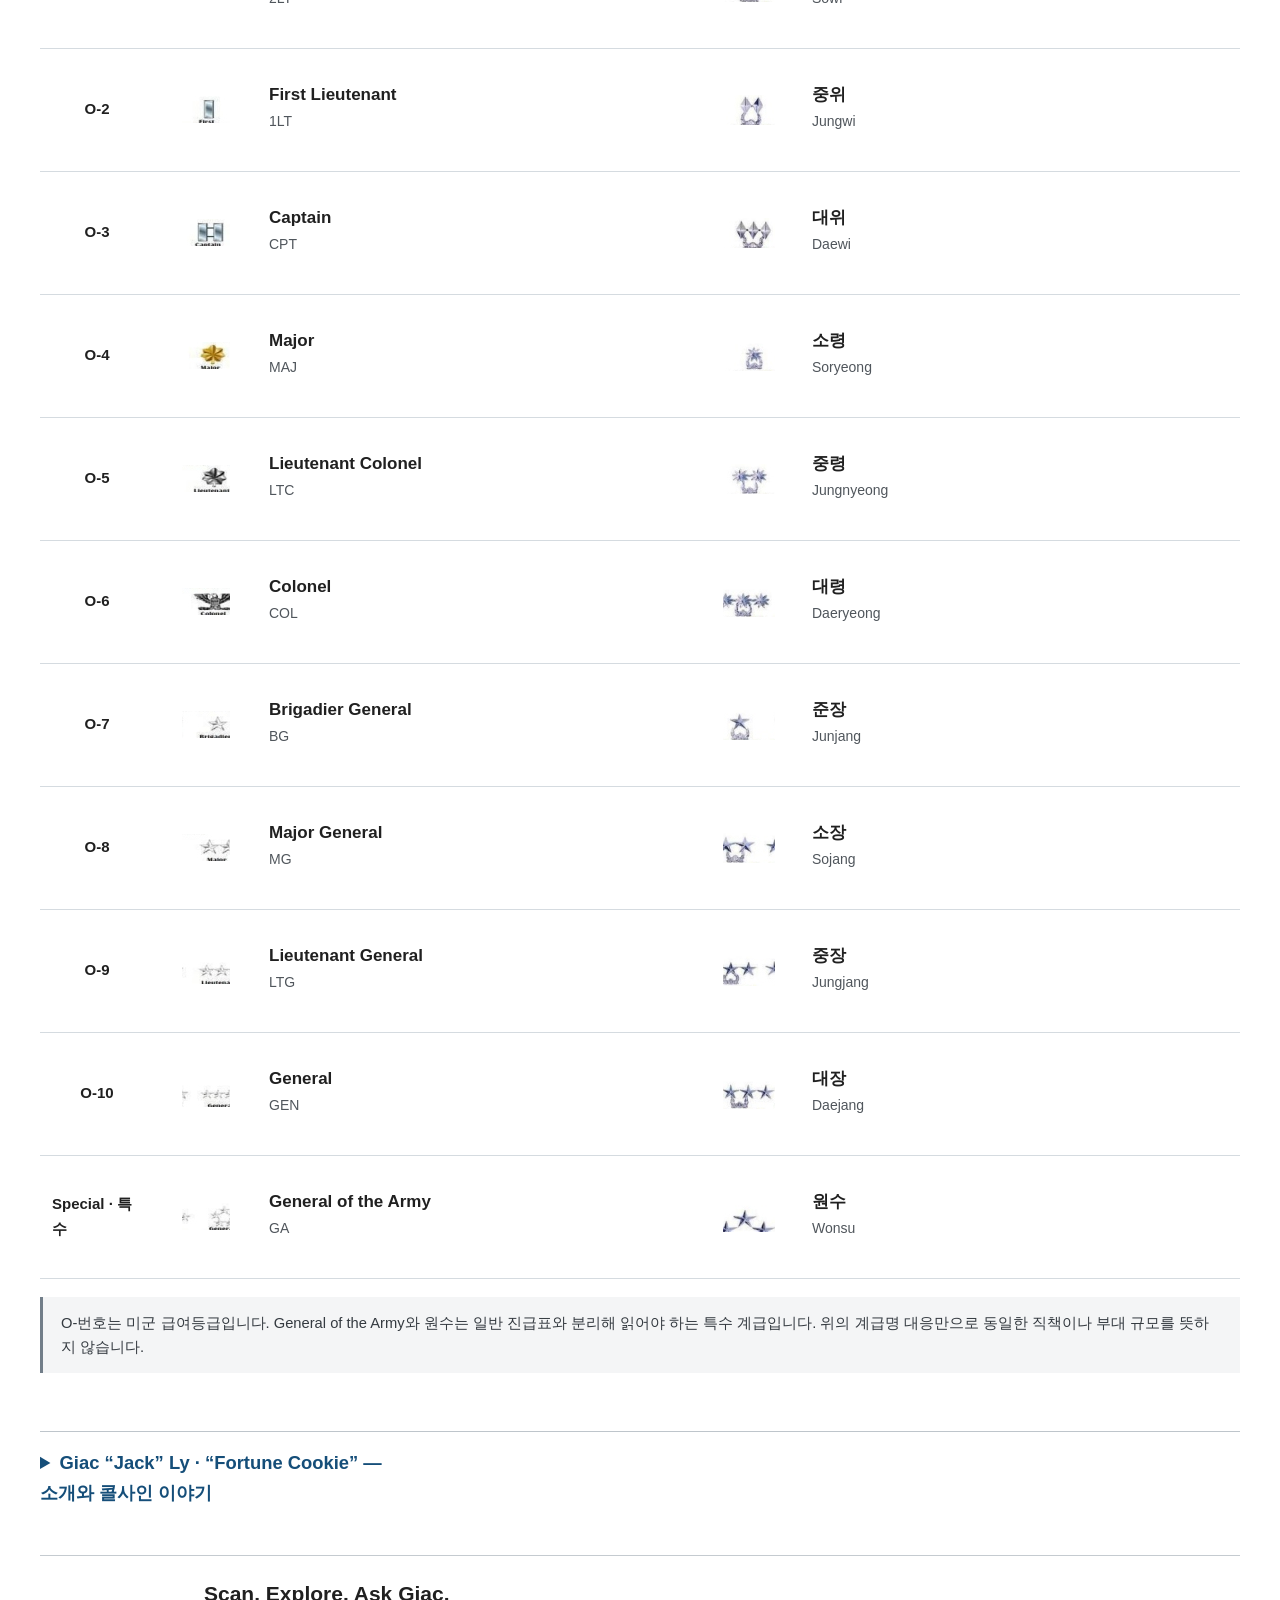
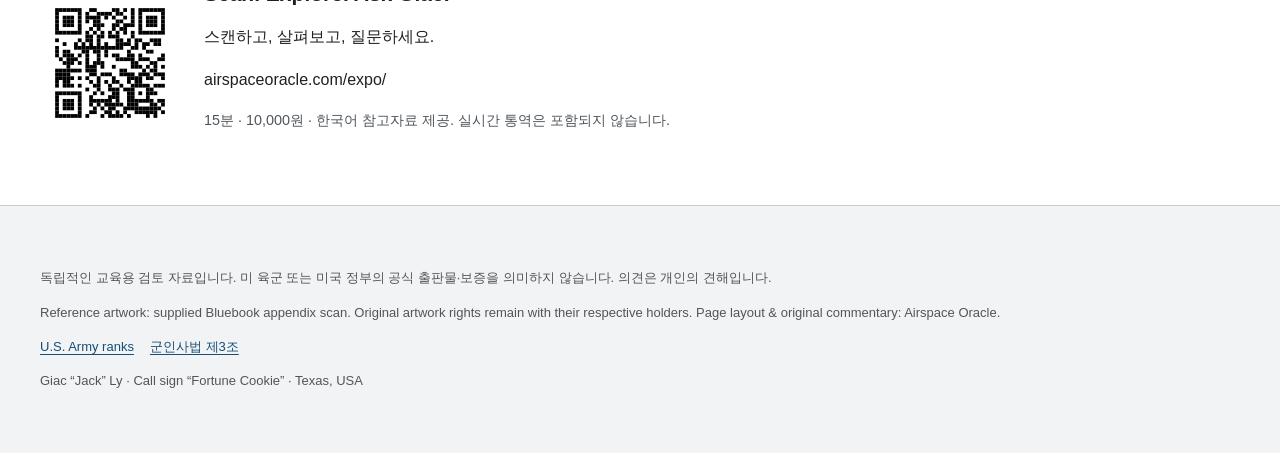
==== commit 2463f555: "Update index.html" ====
--- a/expo/index.html
+++ b/expo/index.html
@@ -1 +1 @@
-<!doctype html><html lang="ko"><head><meta charset="utf-8"><meta name="viewport" content="width=device-width, initial-scale=1"><title>U.S. & ROK Army Rank Guide | Airspace Oracle</title><style>*{box-sizing:border-box}html{scroll-behavior:smooth}body{margin:0;background:#f5f2e9;color:#15253a;font:16px/1.6 system-ui,-apple-system,"Malgun Gothic",sans-serif}header{background:#112641;color:#fff;border-bottom:4px solid #c7a65d}.wrap{max-width:1240px;margin:auto;padding:24px}.top{display:flex;justify-content:space-between;gap:16px;align-items:center;flex-wrap:wrap}.brand{font-weight:900;letter-spacing:.13em;color:inherit;text-decoration:none}button,a{touch-action:manipulation}button,input{font:inherit}button,.button{cursor:pointer;padding:10px 16px;border:1px solid #75818c;border-radius:10px;background:#fff;color:#142940;text-decoration:none}button[aria-pressed=true],.button.primary{background:#ddc383;color:#112641;border-color:#ddc383}button:focus-visible,a:focus-visible,input:focus-visible,summary:focus-visible{outline:3px solid #c39020;outline-offset:4px}.hero{display:grid;grid-template-columns:1.3fr 1fr;gap:30px;align-items:center;padding:30px 0}.hero h1{font-size:clamp(2.3rem,5vw,4.2rem);line-height:1.1;margin:12px 0}.gold{color:#dfc583}.eyebrow{letter-spacing:.12em;font-size:.8rem}.hero p{color:#d8e1ee}.identity{border-left:3px solid #dfc583;padding:12px 20px}.identity h2{margin:0;font-size:1.8rem}.links,.tabs{display:flex;gap:8px;flex-wrap:wrap;margin:15px 0}.review{background:#fff6dc;border:1px solid #cdb46e;padding:14px 18px;border-radius:12px;margin:22px 0;font-size:.9rem}h2{font-size:1.8rem;line-height:1.3}h3{margin:0 0 12px}section{scroll-margin-top:15px}.sectiontitle{background:#43502c;color:#fff;padding:14px 20px;border-radius:12px 12px 0 0;margin:30px 0 0}.sectiontitle h2{margin:0;font-size:1.35rem}.sectionbody{padding:20px;background:#fff;border:1px solid #d8d5cc;border-top:none;border-radius:0 0 12px 12px}.twocol{display:grid;grid-template-columns:1fr 1fr;gap:22px}.country{background:#faf8f2;border:1px solid #dedace;border-radius:12px;padding:16px}.country>h3{border-bottom:2px solid #c9b67d;padding-bottom:9px}.rankgrid{display:grid;grid-template-columns:repeat(3,minmax(0,1fr));gap:10px}.rankcard{background:#fff;border:1px solid #dcd8cb;border-radius:9px;text-align:center;padding:10px 7px;min-width:0}.rankcard h4{font-size:.95rem;line-height:1.3;margin:8px 0;overflow-wrap:anywhere}.rankcard p{font-size:.8rem;margin:4px 0;color:#526174}.grade{font-size:.8rem;color:#3d4e60;font-weight:750;min-height:26px}.art{background:#fff;border:0;padding:8px;width:100%;height:80px;display:flex;align-items:center;justify-content:center;border-radius:6px}.art img{max-width:100%;max-height:64px;object-fit:contain;image-rendering:auto}.noart{height:80px;display:grid;place-items:center;color:#667;font-size:.8rem}.subhead{margin:20px 0 10px;color:#43502c}.note{border-left:4px solid #bd923d;background:#f4efdf;padding:12px 16px;margin:18px 0 0;font-size:.92rem}.offhead,.offrow{display:grid;grid-template-columns:100px 1fr 1fr;gap:12px;align-items:stretch}.offhead{background:#142b47;color:white;padding:12px;border-radius:8px 8px 0 0;font-weight:700}.offrow{padding:12px;border-bottom:1px solid #d5d1c5}.offgrade{display:flex;align-items:center;justify-content:center;font-weight:800;color:#43502c}.offitem{display:grid;grid-template-columns:90px 1fr;align-items:center;gap:12px}.offitem h4{margin:0}.offitem p{margin:3px 0;font-size:.85rem;color:#526174}input{padding:13px;border:1px solid #a7a99e;border-radius:10px;width:100%;background:white}.toolbar{margin-top:25px}.story{background:#eae5d8;padding:22px;border-radius:12px;margin-top:30px}.story summary{cursor:pointer;font-size:1.15rem;font-weight:750}.bio{max-width:850px}.qrblock{display:flex;align-items:center;gap:25px;margin:30px 0}.qrblock svg{width:150px;height:150px;background:white;flex-shrink:0}.muted{color:#526174;font-size:.9rem}footer{background:#112641;color:#d5ddeb;font-size:.83rem}footer a{color:#dfc583}.ko,.en{display:block}body[data-lang=ko] .en,body[data-lang=en] .ko{display:none}[hidden]{display:none!important}dialog{border:2px solid #c4a45b;border-radius:16px;width:min(650px,92vw);padding:24px;background:#fff;color:#132940;text-align:center}dialog::backdrop{background:#000c}dialog img{max-width:100%;max-height:50vh;min-height:130px;object-fit:contain}dialog p{font-size:1.2rem}.sources{display:flex;gap:16px;flex-wrap:wrap}a{color:#173e68}@media(max-width:850px){.hero,.twocol{grid-template-columns:1fr}.rankgrid{grid-template-columns:repeat(4,minmax(0,1fr))}.offitem{grid-template-columns:1fr;gap:2px;text-align:center}.offrow,.offhead{grid-template-columns:55px 1fr 1fr;gap:8px}.offgrade{font-size:.8rem}.offitem .art{height:65px}.offitem h4{font-size:.95rem}}@media(max-width:480px){.wrap{padding:15px}.rankgrid{grid-template-columns:repeat(2,minmax(0,1fr))}.sectionbody,.country{padding:12px}.qrblock{flex-wrap:wrap}}@media print{header{background:white;color:black}.top,.links,.tabs,.toolbar,.review,.art+button{display:none}.hero{display:block}.hero p,.gold{color:black}.hero h1{font-size:26pt}.identity{display:none}.ranksection[hidden],.rankcard[hidden],.offrow[hidden]{display:block!important}.twocol{grid-template-columns:1fr 1fr}.rankgrid{grid-template-columns:repeat(3,1fr)}.rankcard,.offrow{break-inside:avoid}.sectiontitle{background:#ddd;color:black}.sectionbody{padding:10px}.art{height:55px}.art img{max-height:48px}.story{display:none}footer{background:white;color:black}.offrow{display:grid!important}.ko,.en{display:block!important}}</style><link rel="stylesheet" href="/expo/reference-style.css?v=3"></head><body data-lang="ko"><header><div class="wrap"><div class="top"><a class="brand" href="/">AIRSPACE ORACLE</a><div><button id="ko" aria-pressed="true" onclick="setLang('ko')">한국어</button> <button id="en" aria-pressed="false" onclick="setLang('en')">English</button></div></div><div class="hero"><div><div class="eyebrow">MILITARY HERITAGE & EDUCATION · EXPO PREVIEW</div><h1>You don’t know Jack…<br><span class="gold">until you meet Giac.</span></h1><p><span class="ko" lang="ko">이름은 Giac, 발음은 ‘잭’. 군복과 계급장에 담긴 이야기를 함께 살펴보세요.</span><span class="en" lang="en">Giac is pronounced “Jack.” Explore the stories behind the uniform and its insignia.</span></p><div class="links"><a class="button primary" href="#guide"><span class="ko" lang="ko">계급장 비교하기</span><span class="en" lang="en">Compare ranks</span></a><a class="button" href="#about"><span class="ko" lang="ko">Giac 소개</span><span class="en" lang="en">Meet Giac</span></a></div></div><div class="identity"><h2>Giac “Jack” Ly</h2><p class="gold">CALL SIGN: “FORTUNE COOKIE”</p><p><span class="ko" lang="ko">미국 텍사스 출신 · 미 육군 전역자<br>약 21년 군 복무 · 이라크·아프가니스탄 파병</span><span class="en" lang="en">Texas, USA · U.S. Army veteran<br>About 21 years of military service · Iraq & Afghanistan deployments</span></p></div></div></div></header><main class="wrap" id="guide"><h2>U.S. Army vs. ROK Army<br>미 육군 · 대한민국 육군 계급장 비교</h2><p><span class="ko" lang="ko">그림으로 먼저 보고, 차이점을 읽어 보세요. 계급장을 누르면 확대됩니다.</span><span class="en" lang="en">Look first, then explore the differences. Tap an insignia image to enlarge it.</span></p><div class="review"><span class="ko" lang="ko">검토용 미리보기: 계급장 그림은 제공하신 Bluebook 스캔에서 잘라 사용했습니다. 원본 해상도가 낮아 흐릴 수 있으며, 최종 교육·인쇄용으로 배포하기 전에 각 그림과 사용 권한을 확인하고 고해상도 자료로 교체해야 합니다. 계급명은 편집 가능한 본문으로 다시 작성했습니다.</span><span class="en" lang="en">Review preview: insignia images are cropped from your supplied Bluebook scan. Low source resolution limits clarity. Each image and reuse rights must be checked and higher-resolution artwork substituted before final educational/print distribution. Rank labels have been rebuilt as editable text.</span></div><div class="toolbar"><label for="search"><span class="ko" lang="ko">계급명·약어 검색</span><span class="en" lang="en">Search rank names or abbreviations</span></label><input id="search" type="search" placeholder="Captain, 대위, CW3, 병장…" oninput="applyFilters()"></div><nav class="tabs" aria-label="Rank sections"><button data-tab="all" aria-pressed="true" onclick="tab('all')"><span class="ko" lang="ko">전체</span><span class="en" lang="en">All</span></button><button data-tab="enlisted" aria-pressed="false" onclick="tab('enlisted')"><span class="ko" lang="ko">병·부사관</span><span class="en" lang="en">Soldiers & NCOs</span></button><button data-tab="warrant" aria-pressed="false" onclick="tab('warrant')"><span class="ko" lang="ko">준사관</span><span class="en" lang="en">Warrant officers</span></button><button data-tab="officers" aria-pressed="false" onclick="tab('officers')"><span class="ko" lang="ko">장교</span><span class="en" lang="en">Officers</span></button><button onclick="window.print()"><span class="ko" lang="ko">인쇄</span><span class="en" lang="en">Print</span></button></nav><p class="muted"><span class="ko" lang="ko">비교 참고자료입니다. 같은 줄이나 같은 화면에 있다고 공식 동급·급여·권한이 같다는 뜻은 아닙니다.</span><span class="en" lang="en">Comparative reference only. Shared rows or panels do not establish official equivalence in rank, pay or authority.</span></p><section class="ranksection" data-section="enlisted"><div class="sectiontitle"><h2>1. Enlisted & NCOs · 병·부사관</h2></div><div class="sectionbody"><div class="twocol"><div class="country"><h3>U.S. Army · 미 육군</h3><div class="rankgrid"><article class="rankcard" data-search="e-1 private pv1 "><div class="grade">E-1</div><div class="noart"><span class="ko" lang="ko">계급장 없음</span><span class="en" lang="en">No insignia</span></div><h4>Private</h4><p>PV1</p></article><article class="rankcard" data-search="e-2 private pv2 [data-uri]"><div class="grade">E-2</div><button class="art" type="button" onclick="zoom(this)" aria-label="Private"><img src="[data-uri]" alt="Private"></button><h4>Private</h4><p>PV2</p></article><article class="rankcard" data-search="e-3 private first class pfc [data-uri]"><div class="grade">E-3</div><button class="art" type="button" onclick="zoom(this)" aria-label="Private First Class"><img src="[data-uri]" alt="Private First Class"></button><h4>Private First Class</h4><p>PFC</p></article><article class="rankcard" data-search="e-4 specialist / corporal spc / cpl [data-uri]"><div class="grade">E-4</div><button class="art" type="button" onclick="zoom(this)" aria-label="Specialist / Corporal"><img src="[data-uri]" alt="Specialist / Corporal"></button><h4>Specialist / Corporal</h4><p>SPC / CPL</p></article><article class="rankcard" data-search="e-5 sergeant sgt [data-uri]"><div class="grade">E-5</div><button class="art" type="button" onclick="zoom(this)" aria-label="Sergeant"><img src="[data-uri]" alt="Sergeant"></button><h4>Sergeant</h4><p>SGT</p></article><article class="rankcard" data-search="e-6 staff sergeant ssg [data-uri]"><div class="grade">E-6</div><button class="art" type="button" onclick="zoom(this)" aria-label="Staff Sergeant"><img src="[data-uri]" alt="Staff Sergeant"></button><h4>Staff Sergeant</h4><p>SSG</p></article><article class="rankcard" data-search="e-7 sergeant first class sfc [data-uri]"><div class="grade">E-7</div><button class="art" type="button" onclick="zoom(this)" aria-label="Sergeant First Class"><img src="[data-uri]" alt="Sergeant First Class"></button><h4>Sergeant First Class</h4><p>SFC</p></article><article class="rankcard" data-search="e-8 master sergeant / first sergeant msg / 1sg [data-uri]"><div class="grade">E-8</div><button class="art" type="button" onclick="zoom(this)" aria-label="Master Sergeant / First Sergeant"><img src="[data-uri]" alt="Master Sergeant / First Sergeant"></button><h4>Master Sergeant / First Sergeant</h4><p>MSG / 1SG</p></article><article class="rankcard" data-search="e-9 sergeant major / command sergeant major sgm / csm [data-uri]"><div class="grade">E-9</div><button class="art" type="button" onclick="zoom(this)" aria-label="Sergeant Major / Command Sergeant Major"><img src="[data-uri]" alt="Sergeant Major / Command Sergeant Major"></button><h4>Sergeant Major / Command Sergeant Major</h4><p>SGM / CSM</p></article><article class="rankcard" data-search="e-9 sergeant major of the army sma [data-uri]"><div class="grade">E-9</div><button class="art" type="button" onclick="zoom(this)" aria-label="Sergeant Major of the Army"><img src="[data-uri]" alt="Sergeant Major of the Army"></button><h4>Sergeant Major of the Army</h4><p>SMA</p></article></div></div><div class="country"><h3>ROK Army · 대한민국 육군</h3><h4 class="subhead">병 · Soldiers</h4><div class="rankgrid"><article class="rankcard" data-search="이등병 ideungbyeong 병 · soldier [data-uri]"><div class="grade">병 · Soldier</div><button class="art" type="button" onclick="zoom(this)" aria-label="이등병"><img src="[data-uri]" alt="이등병"></button><h4>이등병</h4><p>Ideungbyeong</p></article><article class="rankcard" data-search="일등병 ildeungbyeong 병 · soldier [data-uri]"><div class="grade">병 · Soldier</div><button class="art" type="button" onclick="zoom(this)" aria-label="일등병"><img src="[data-uri]" alt="일등병"></button><h4>일등병</h4><p>Ildeungbyeong</p></article><article class="rankcard" data-search="상등병 sangdeungbyeong 병 · soldier [data-uri]"><div class="grade">병 · Soldier</div><button class="art" type="button" onclick="zoom(this)" aria-label="상등병"><img src="[data-uri]" alt="상등병"></button><h4>상등병</h4><p>Sangdeungbyeong</p></article><article class="rankcard" data-search="병장 byeongjang 병 · soldier [data-uri]"><div class="grade">병 · Soldier</div><button class="art" type="button" onclick="zoom(this)" aria-label="병장"><img src="[data-uri]" alt="병장"></button><h4>병장</h4><p>Byeongjang</p></article></div><h4 class="subhead">부사관 · Noncommissioned officers</h4><div class="rankgrid"><article class="rankcard" data-search="하사 hasa 부사관 · nco [data-uri]"><div class="grade">부사관 · NCO</div><button class="art" type="button" onclick="zoom(this)" aria-label="하사"><img src="[data-uri]" alt="하사"></button><h4>하사</h4><p>Hasa</p></article><article class="rankcard" data-search="중사 jungsa 부사관 · nco [data-uri]"><div class="grade">부사관 · NCO</div><button class="art" type="button" onclick="zoom(this)" aria-label="중사"><img src="[data-uri]" alt="중사"></button><h4>중사</h4><p>Jungsa</p></article><article class="rankcard" data-search="상사 sangsa 부사관 · nco [data-uri]"><div class="grade">부사관 · NCO</div><button class="art" type="button" onclick="zoom(this)" aria-label="상사"><img src="[data-uri]" alt="상사"></button><h4>상사</h4><p>Sangsa</p></article><article class="rankcard" data-search="원사 wonsa 부사관 · nco [data-uri]"><div class="grade">부사관 · NCO</div><button class="art" type="button" onclick="zoom(this)" aria-label="원사"><img src="[data-uri]" alt="원사"></button><h4>원사</h4><p>Wonsa</p></article></div></div></div><div class="note"><span class="ko" lang="ko">핵심 차이: 미 육군 Corporal(CPL, E-4)은 부사관이며 Specialist(SPC, E-4)는 부사관이 아닙니다. 한국군 병장은 병, 하사부터는 부사관입니다. 서로 다른 계급 구조를 억지로 일대일 대응시키지 않았습니다.</span><span class="en" lang="en">Key difference: U.S. Army Corporal (CPL, E-4) is an NCO; Specialist (SPC, E-4) is not. Korean 병장 is a soldier rank; the Korean NCO ladder begins at 하사. Different career structures are displayed independently rather than forced into one-to-one matches.</span></div></div></section><section class="ranksection" data-section="warrant"><div class="sectiontitle"><h2>2. Warrant Officers · 준사관</h2></div><div class="sectionbody"><div class="twocol"><div class="country"><h3>U.S. Army · 5 grades</h3><div class="rankgrid"><article class="rankcard" data-search="w-1 warrant officer 1 wo1 [data-uri]"><div class="grade">W-1</div><button class="art" type="button" onclick="zoom(this)" aria-label="Warrant Officer 1"><img src="[data-uri]" alt="Warrant Officer 1"></button><h4>Warrant Officer 1</h4><p>WO1</p></article><article class="rankcard" data-search="w-2 chief warrant officer 2 cw2 [data-uri]"><div class="grade">W-2</div><button class="art" type="button" onclick="zoom(this)" aria-label="Chief Warrant Officer 2"><img src="[data-uri]" alt="Chief Warrant Officer 2"></button><h4>Chief Warrant Officer 2</h4><p>CW2</p></article><article class="rankcard" data-search="w-3 chief warrant officer 3 cw3 [data-uri]"><div class="grade">W-3</div><button class="art" type="button" onclick="zoom(this)" aria-label="Chief Warrant Officer 3"><img src="[data-uri]" alt="Chief Warrant Officer 3"></button><h4>Chief Warrant Officer 3</h4><p>CW3</p></article><article class="rankcard" data-search="w-4 chief warrant officer 4 cw4 [data-uri]"><div class="grade">W-4</div><button class="art" type="button" onclick="zoom(this)" aria-label="Chief Warrant Officer 4"><img src="[data-uri]" alt="Chief Warrant Officer 4"></button><h4>Chief Warrant Officer 4</h4><p>CW4</p></article><article class="rankcard" data-search="w-5 chief warrant officer 5 cw5 [data-uri]"><div class="grade">W-5</div><button class="art" type="button" onclick="zoom(this)" aria-label="Chief Warrant Officer 5"><img src="[data-uri]" alt="Chief Warrant Officer 5"></button><h4>Chief Warrant Officer 5</h4><p>CW5</p></article></div></div><div class="country"><h3>ROK Army · 단일 계급 / One rank</h3><div class="rankgrid"><article class="rankcard" data-search="준사관 · warrant officer 준위 junwi [data-uri]"><div class="grade">준사관 · Warrant officer</div><button class="art" type="button" onclick="zoom(this)" aria-label="준위"><img src="[data-uri]" alt="준위"></button><h4>준위</h4><p>Junwi</p></article></div><div class="note"><span class="ko" lang="ko">준위는 하나의 계급입니다. 호봉은 급여 단계이며 별개의 준사관 계급이 아닙니다. 준위를 WO1과만 동일시하지 않습니다.</span><span class="en" lang="en">Junwi is one rank. A pay step (호봉) is not a separate warrant rank. Junwi is not presented as equivalent only to WO1.</span></div></div></div><div class="note"><span class="ko" lang="ko">미 육군의 준사관 계급은 WO1과 CW2·CW3·CW4·CW5입니다. WO1까지 포함해 “5개 Chief Warrant Officer 계급”이라고 부르지 않습니다.</span><span class="en" lang="en">The U.S. Army warrant ladder is WO1 plus CW2, CW3, CW4 and CW5—not five Chief Warrant Officer ranks.</span></div></div></section><section class="ranksection" data-section="officers"><div class="sectiontitle"><h2>3. Commissioned Officers · 장교</h2></div><div class="sectionbody"><div class="offhead"><div>U.S.<br>Grade</div><div>U.S. Army · 미 육군</div><div>ROK Army · 대한민국 육군</div></div><article class="offrow" data-search="o-1 second lieutenant 2lt 소위 sowi"><div class="offgrade">O-1</div><div class="offitem"><button class="art" type="button" onclick="zoom(this)" aria-label="Second Lieutenant"><img src="[data-uri]" alt="Second Lieutenant"></button><div><h4>Second Lieutenant</h4><p>2LT</p></div></div><div class="offitem"><button class="art" type="button" onclick="zoom(this)" aria-label="소위"><img src="[data-uri]" alt="소위"></button><div><h4 lang="ko">소위</h4><p>Sowi</p></div></div></article><article class="offrow" data-search="o-2 first lieutenant 1lt 중위 jungwi"><div class="offgrade">O-2</div><div class="offitem"><button class="art" type="button" onclick="zoom(this)" aria-label="First Lieutenant"><img src="[data-uri]" alt="First Lieutenant"></button><div><h4>First Lieutenant</h4><p>1LT</p></div></div><div class="offitem"><button class="art" type="button" onclick="zoom(this)" aria-label="중위"><img src="[data-uri]" alt="중위"></button><div><h4 lang="ko">중위</h4><p>Jungwi</p></div></div></article><article class="offrow" data-search="o-3 captain cpt 대위 daewi"><div class="offgrade">O-3</div><div class="offitem"><button class="art" type="button" onclick="zoom(this)" aria-label="Captain"><img src="[data-uri]" alt="Captain"></button><div><h4>Captain</h4><p>CPT</p></div></div><div class="offitem"><button class="art" type="button" onclick="zoom(this)" aria-label="대위"><img src="[data-uri]" alt="대위"></button><div><h4 lang="ko">대위</h4><p>Daewi</p></div></div></article><article class="offrow" data-search="o-4 major maj 소령 soryeong"><div class="offgrade">O-4</div><div class="offitem"><button class="art" type="button" onclick="zoom(this)" aria-label="Major"><img src="[data-uri]" alt="Major"></button><div><h4>Major</h4><p>MAJ</p></div></div><div class="offitem"><button class="art" type="button" onclick="zoom(this)" aria-label="소령"><img src="[data-uri]" alt="소령"></button><div><h4 lang="ko">소령</h4><p>Soryeong</p></div></div></article><article class="offrow" data-search="o-5 lieutenant colonel ltc 중령 jungnyeong"><div class="offgrade">O-5</div><div class="offitem"><button class="art" type="button" onclick="zoom(this)" aria-label="Lieutenant Colonel"><img src="[data-uri]" alt="Lieutenant Colonel"></button><div><h4>Lieutenant Colonel</h4><p>LTC</p></div></div><div class="offitem"><button class="art" type="button" onclick="zoom(this)" aria-label="중령"><img src="[data-uri]" alt="중령"></button><div><h4 lang="ko">중령</h4><p>Jungnyeong</p></div></div></article><article class="offrow" data-search="o-6 colonel col 대령 daeryeong"><div class="offgrade">O-6</div><div class="offitem"><button class="art" type="button" onclick="zoom(this)" aria-label="Colonel"><img src="[data-uri]" alt="Colonel"></button><div><h4>Colonel</h4><p>COL</p></div></div><div class="offitem"><button class="art" type="button" onclick="zoom(this)" aria-label="대령"><img src="[data-uri]" alt="대령"></button><div><h4 lang="ko">대령</h4><p>Daeryeong</p></div></div></article><article class="offrow" data-search="o-7 brigadier general bg 준장 junjang"><div class="offgrade">O-7</div><div class="offitem"><button class="art" type="button" onclick="zoom(this)" aria-label="Brigadier General"><img src="[data-uri]" alt="Brigadier General"></button><div><h4>Brigadier General</h4><p>BG</p></div></div><div class="offitem"><button class="art" type="button" onclick="zoom(this)" aria-label="준장"><img src="[data-uri]" alt="준장"></button><div><h4 lang="ko">준장</h4><p>Junjang</p></div></div></article><article class="offrow" data-search="o-8 major general mg 소장 sojang"><div class="offgrade">O-8</div><div class="offitem"><button class="art" type="button" onclick="zoom(this)" aria-label="Major General"><img src="[data-uri]" alt="Major General"></button><div><h4>Major General</h4><p>MG</p></div></div><div class="offitem"><button class="art" type="button" onclick="zoom(this)" aria-label="소장"><img src="[data-uri]" alt="소장"></button><div><h4 lang="ko">소장</h4><p>Sojang</p></div></div></article><article class="offrow" data-search="o-9 lieutenant general ltg 중장 jungjang"><div class="offgrade">O-9</div><div class="offitem"><button class="art" type="button" onclick="zoom(this)" aria-label="Lieutenant General"><img src="[data-uri]" alt="Lieutenant General"></button><div><h4>Lieutenant General</h4><p>LTG</p></div></div><div class="offitem"><button class="art" type="button" onclick="zoom(this)" aria-label="중장"><img src="[data-uri]" alt="중장"></button><div><h4 lang="ko">중장</h4><p>Jungjang</p></div></div></article><article class="offrow" data-search="o-10 general gen 대장 daejang"><div class="offgrade">O-10</div><div class="offitem"><button class="art" type="button" onclick="zoom(this)" aria-label="General"><img src="[data-uri]" alt="General"></button><div><h4>General</h4><p>GEN</p></div></div><div class="offitem"><button class="art" type="button" onclick="zoom(this)" aria-label="대장"><img src="[data-uri]" alt="대장"></button><div><h4 lang="ko">대장</h4><p>Daejang</p></div></div></article><article class="offrow" data-search="special · 특수 general of the army ga 원수 wonsu"><div class="offgrade">Special · 특수</div><div class="offitem"><button class="art" type="button" onclick="zoom(this)" aria-label="General of the Army"><img src="[data-uri]" alt="General of the Army"></button><div><h4>General of the Army</h4><p>GA</p></div></div><div class="offitem"><button class="art" type="button" onclick="zoom(this)" aria-label="원수"><img src="[data-uri]" alt="원수"></button><div><h4 lang="ko">원수</h4><p>Wonsu</p></div></div></article><div class="note"><span class="ko" lang="ko">O-번호는 미군 급여등급입니다. General of the Army와 원수는 일반 진급표와 분리해 읽어야 하는 특수 계급입니다. 위의 계급명 대응만으로 동일한 직책이나 부대 규모를 뜻하지 않습니다.</span><span class="en" lang="en">O-numbers are U.S. pay grades. General of the Army and 원수 are special ranks, separate from the regular ladder. Matching titles do not imply identical appointments or unit sizes.</span></div></div></section><p id="empty" hidden><span class="ko" lang="ko">검색 결과가 없습니다. 검색어를 지우고 다시 시도해 주세요.</span><span class="en" lang="en">No matching ranks. Clear the search and try again.</span></p><details class="story" id="about"><summary>Giac “Jack” Ly · “Fortune Cookie” — <span class="ko" lang="ko">소개와 콜사인 이야기</span><span class="en" lang="en">Background & call-sign story</span></summary><div class="bio"><p><span class="ko" lang="ko">1995년 미 육군에 입대해 2016년에 전역했습니다. 제82공수사단에서 공수대원이자 전투공병으로 복무했고, 무릎 부상 이후 항공교통관제로 전환했습니다. Sergeant First Class(E-7)를 거쳐 준사관이 되었습니다. 이라크와 아프가니스탄 파병, 여러 차례 한국 근무를 경험했습니다. 현재는 한국의 미8군 사령부에서 민간인 공역 관리자로 근무하고 있습니다.</span><span class="en" lang="en">I joined the U.S. Army in 1995 and retired in 2016. I served as a paratrooper and combat engineer with the 82nd Airborne Division, then moved into air traffic control after a knee injury. I advanced to Sergeant First Class (E-7) before becoming a warrant officer. My service included deployments to Iraq and Afghanistan and multiple tours in Korea. Today, I work as a civilian airspace manager at Eighth Army headquarters in Korea.</span></p><p><span class="ko" lang="ko">미국에서 아시아계 미국인으로 자라면서 “중국 사람이죠?”라는 질문을 자주 들었습니다. 겉모습은 아시아계인데 아시아 언어로 대화하지 못하니 다른 아시아 사람들도 헷갈려 할 때가 있었죠. 결국 매번 설명하기보다 제 방식의 유머로 받아들이기로 했습니다. 당시 콜사인도 잘 맞지 않아 “Fortune Cookie”가 탄생했습니다. 아시아를 떠올리게 하지만 미국에서도 자연스러운 이름. 조금은 의외이고 가끔은 오해받는, 저다운 이름입니다.</span><span class="en" lang="en">Growing up Asian American, I often heard, “You’re Chinese, right?” Even people from other Asian countries sometimes weren’t sure what to make of me: I looked Asian but couldn’t communicate in an Asian language. Eventually, I chose to have a little fun with the stereotype. My old call sign never fit, so “Fortune Cookie” was born. Something people associate with Asia that feels right at home in America. A little unexpected, a little misunderstood—and a lot like me.</span></p></div></details><section class="qrblock"><svg xmlns="http://www.w3.org/2000/svg" viewBox="0 0 37 37" role="img" aria-label="QR for Airspace Oracle expo"><rect width="100%" height="100%" fill="white"/><g fill="black"><rect x="4" y="4" width="1" height="1"/><rect x="5" y="4" width="1" height="1"/><rect x="6" y="4" width="1" height="1"/><rect x="7" y="4" width="1" height="1"/><rect x="8" y="4" width="1" height="1"/><rect x="9" y="4" width="1" height="1"/><rect x="10" y="4" width="1" height="1"/><rect x="13" y="4" width="1" height="1"/><rect x="14" y="4" width="1" height="1"/><rect x="19" y="4" width="1" height="1"/><rect x="20" y="4" width="1" height="1"/><rect x="22" y="4" width="1" height="1"/><rect x="24" y="4" width="1" height="1"/><rect x="26" y="4" width="1" height="1"/><rect x="27" y="4" width="1" height="1"/><rect x="28" y="4" width="1" height="1"/><rect x="29" y="4" width="1" height="1"/><rect x="30" y="4" width="1" height="1"/><rect x="31" y="4" width="1" height="1"/><rect x="32" y="4" width="1" height="1"/><rect x="4" y="5" width="1" height="1"/><rect x="10" y="5" width="1" height="1"/><rect x="12" y="5" width="1" height="1"/><rect x="15" y="5" width="1" height="1"/><rect x="16" y="5" width="1" height="1"/><rect x="17" y="5" width="1" height="1"/><rect x="18" y="5" width="1" height="1"/><rect x="20" y="5" width="1" height="1"/><rect x="21" y="5" width="1" height="1"/><rect x="24" y="5" width="1" height="1"/><rect x="26" y="5" width="1" height="1"/><rect x="32" y="5" width="1" height="1"/><rect x="4" y="6" width="1" height="1"/><rect x="6" y="6" width="1" height="1"/><rect x="7" y="6" width="1" height="1"/><rect x="8" y="6" width="1" height="1"/><rect x="10" y="6" width="1" height="1"/><rect x="12" y="6" width="1" height="1"/><rect x="13" y="6" width="1" height="1"/><rect x="14" y="6" width="1" height="1"/><rect x="15" y="6" width="1" height="1"/><rect x="17" y="6" width="1" height="1"/><rect x="19" y="6" width="1" height="1"/><rect x="22" y="6" width="1" height="1"/><rect x="24" y="6" width="1" height="1"/><rect x="26" y="6" width="1" height="1"/><rect x="28" y="6" width="1" height="1"/><rect x="29" y="6" width="1" height="1"/><rect x="30" y="6" width="1" height="1"/><rect x="32" y="6" width="1" height="1"/><rect x="4" y="7" width="1" height="1"/><rect x="6" y="7" width="1" height="1"/><rect x="7" y="7" width="1" height="1"/><rect x="8" y="7" width="1" height="1"/><rect x="10" y="7" width="1" height="1"/><rect x="12" y="7" width="1" height="1"/><rect x="14" y="7" width="1" height="1"/><rect x="15" y="7" width="1" height="1"/><rect x="20" y="7" width="1" height="1"/><rect x="21" y="7" width="1" height="1"/><rect x="24" y="7" width="1" height="1"/><rect x="26" y="7" width="1" height="1"/><rect x="28" y="7" width="1" height="1"/><rect x="29" y="7" width="1" height="1"/><rect x="30" y="7" width="1" height="1"/><rect x="32" y="7" width="1" height="1"/><rect x="4" y="8" width="1" height="1"/><rect x="6" y="8" width="1" height="1"/><rect x="7" y="8" width="1" height="1"/><rect x="8" y="8" width="1" height="1"/><rect x="10" y="8" width="1" height="1"/><rect x="14" y="8" width="1" height="1"/><rect x="15" y="8" width="1" height="1"/><rect x="16" y="8" width="1" height="1"/><rect x="19" y="8" width="1" height="1"/><rect x="20" y="8" width="1" height="1"/><rect x="22" y="8" width="1" height="1"/><rect x="23" y="8" width="1" height="1"/><rect x="24" y="8" width="1" height="1"/><rect x="26" y="8" width="1" height="1"/><rect x="28" y="8" width="1" height="1"/><rect x="29" y="8" width="1" height="1"/><rect x="30" y="8" width="1" height="1"/><rect x="32" y="8" width="1" height="1"/><rect x="4" y="9" width="1" height="1"/><rect x="10" y="9" width="1" height="1"/><rect x="13" y="9" width="1" height="1"/><rect x="15" y="9" width="1" height="1"/><rect x="19" y="9" width="1" height="1"/><rect x="21" y="9" width="1" height="1"/><rect x="22" y="9" width="1" height="1"/><rect x="26" y="9" width="1" height="1"/><rect x="32" y="9" width="1" height="1"/><rect x="4" y="10" width="1" height="1"/><rect x="5" y="10" width="1" height="1"/><rect x="6" y="10" width="1" height="1"/><rect x="7" y="10" width="1" height="1"/><rect x="8" y="10" width="1" height="1"/><rect x="9" y="10" width="1" height="1"/><rect x="10" y="10" width="1" height="1"/><rect x="12" y="10" width="1" height="1"/><rect x="14" y="10" width="1" height="1"/><rect x="16" y="10" width="1" height="1"/><rect x="18" y="10" width="1" height="1"/><rect x="20" y="10" width="1" height="1"/><rect x="22" y="10" width="1" height="1"/><rect x="24" y="10" width="1" height="1"/><rect x="26" y="10" width="1" height="1"/><rect x="27" y="10" width="1" height="1"/><rect x="28" y="10" width="1" height="1"/><rect x="29" y="10" width="1" height="1"/><rect x="30" y="10" width="1" height="1"/><rect x="31" y="10" width="1" height="1"/><rect x="32" y="10" width="1" height="1"/><rect x="12" y="11" width="1" height="1"/><rect x="13" y="11" width="1" height="1"/><rect x="15" y="11" width="1" height="1"/><rect x="16" y="11" width="1" height="1"/><rect x="18" y="11" width="1" height="1"/><rect x="19" y="11" width="1" height="1"/><rect x="20" y="11" width="1" height="1"/><rect x="24" y="11" width="1" height="1"/><rect x="4" y="12" width="1" height="1"/><rect x="10" y="12" width="1" height="1"/><rect x="12" y="12" width="1" height="1"/><rect x="13" y="12" width="1" height="1"/><rect x="15" y="12" width="1" height="1"/><rect x="20" y="12" width="1" height="1"/><rect x="21" y="12" width="1" height="1"/><rect x="23" y="12" width="1" height="1"/><rect x="25" y="12" width="1" height="1"/><rect x="26" y="12" width="1" height="1"/><rect x="29" y="12" width="1" height="1"/><rect x="30" y="12" width="1" height="1"/><rect x="31" y="12" width="1" height="1"/><rect x="6" y="13" width="1" height="1"/><rect x="9" y="13" width="1" height="1"/><rect x="11" y="13" width="1" height="1"/><rect x="13" y="13" width="1" height="1"/><rect x="15" y="13" width="1" height="1"/><rect x="17" y="13" width="1" height="1"/><rect x="20" y="13" width="1" height="1"/><rect x="21" y="13" width="1" height="1"/><rect x="22" y="13" width="1" height="1"/><rect x="23" y="13" width="1" height="1"/><rect x="25" y="13" width="1" height="1"/><rect x="27" y="13" width="1" height="1"/><rect x="28" y="13" width="1" height="1"/><rect x="30" y="13" width="1" height="1"/><rect x="31" y="13" width="1" height="1"/><rect x="4" y="14" width="1" height="1"/><rect x="9" y="14" width="1" height="1"/><rect x="10" y="14" width="1" height="1"/><rect x="11" y="14" width="1" height="1"/><rect x="12" y="14" width="1" height="1"/><rect x="13" y="14" width="1" height="1"/><rect x="14" y="14" width="1" height="1"/><rect x="15" y="14" width="1" height="1"/><rect x="16" y="14" width="1" height="1"/><rect x="17" y="14" width="1" height="1"/><rect x="18" y="14" width="1" height="1"/><rect x="19" y="14" width="1" height="1"/><rect x="20" y="14" width="1" height="1"/><rect x="21" y="14" width="1" height="1"/><rect x="24" y="14" width="1" height="1"/><rect x="25" y="14" width="1" height="1"/><rect x="27" y="14" width="1" height="1"/><rect x="4" y="15" width="1" height="1"/><rect x="6" y="15" width="1" height="1"/><rect x="7" y="15" width="1" height="1"/><rect x="11" y="15" width="1" height="1"/><rect x="12" y="15" width="1" height="1"/><rect x="14" y="15" width="1" height="1"/><rect x="15" y="15" width="1" height="1"/><rect x="17" y="15" width="1" height="1"/><rect x="23" y="15" width="1" height="1"/><rect x="28" y="15" width="1" height="1"/><rect x="29" y="15" width="1" height="1"/><rect x="4" y="16" width="1" height="1"/><rect x="6" y="16" width="1" height="1"/><rect x="7" y="16" width="1" height="1"/><rect x="8" y="16" width="1" height="1"/><rect x="10" y="16" width="1" height="1"/><rect x="12" y="16" width="1" height="1"/><rect x="15" y="16" width="1" height="1"/><rect x="17" y="16" width="1" height="1"/><rect x="19" y="16" width="1" height="1"/><rect x="20" y="16" width="1" height="1"/><rect x="23" y="16" width="1" height="1"/><rect x="24" y="16" width="1" height="1"/><rect x="26" y="16" width="1" height="1"/><rect x="32" y="16" width="1" height="1"/><rect x="5" y="17" width="1" height="1"/><rect x="7" y="17" width="1" height="1"/><rect x="8" y="17" width="1" height="1"/><rect x="9" y="17" width="1" height="1"/><rect x="12" y="17" width="1" height="1"/><rect x="15" y="17" width="1" height="1"/><rect x="20" y="17" width="1" height="1"/><rect x="21" y="17" width="1" height="1"/><rect x="22" y="17" width="1" height="1"/><rect x="23" y="17" width="1" height="1"/><rect x="24" y="17" width="1" height="1"/><rect x="26" y="17" width="1" height="1"/><rect x="27" y="17" width="1" height="1"/><rect x="28" y="17" width="1" height="1"/><rect x="31" y="17" width="1" height="1"/><rect x="32" y="17" width="1" height="1"/><rect x="6" y="18" width="1" height="1"/><rect x="7" y="18" width="1" height="1"/><rect x="8" y="18" width="1" height="1"/><rect x="10" y="18" width="1" height="1"/><rect x="12" y="18" width="1" height="1"/><rect x="14" y="18" width="1" height="1"/><rect x="15" y="18" width="1" height="1"/><rect x="16" y="18" width="1" height="1"/><rect x="24" y="18" width="1" height="1"/><rect x="25" y="18" width="1" height="1"/><rect x="29" y="18" width="1" height="1"/><rect x="30" y="18" width="1" height="1"/><rect x="7" y="19" width="1" height="1"/><rect x="12" y="19" width="1" height="1"/><rect x="13" y="19" width="1" height="1"/><rect x="14" y="19" width="1" height="1"/><rect x="16" y="19" width="1" height="1"/><rect x="19" y="19" width="1" height="1"/><rect x="24" y="19" width="1" height="1"/><rect x="25" y="19" width="1" height="1"/><rect x="26" y="19" width="1" height="1"/><rect x="28" y="19" width="1" height="1"/><rect x="30" y="19" width="1" height="1"/><rect x="32" y="19" width="1" height="1"/><rect x="4" y="20" width="1" height="1"/><rect x="5" y="20" width="1" height="1"/><rect x="6" y="20" width="1" height="1"/><rect x="7" y="20" width="1" height="1"/><rect x="8" y="20" width="1" height="1"/><rect x="9" y="20" width="1" height="1"/><rect x="10" y="20" width="1" height="1"/><rect x="12" y="20" width="1" height="1"/><rect x="13" y="20" width="1" height="1"/><rect x="14" y="20" width="1" height="1"/><rect x="21" y="20" width="1" height="1"/><rect x="22" y="20" width="1" height="1"/><rect x="27" y="20" width="1" height="1"/><rect x="29" y="20" width="1" height="1"/><rect x="30" y="20" width="1" height="1"/><rect x="4" y="21" width="1" height="1"/><rect x="5" y="21" width="1" height="1"/><rect x="6" y="21" width="1" height="1"/><rect x="7" y="21" width="1" height="1"/><rect x="13" y="21" width="1" height="1"/><rect x="14" y="21" width="1" height="1"/><rect x="16" y="21" width="1" height="1"/><rect x="17" y="21" width="1" height="1"/><rect x="18" y="21" width="1" height="1"/><rect x="21" y="21" width="1" height="1"/><rect x="22" y="21" width="1" height="1"/><rect x="23" y="21" width="1" height="1"/><rect x="24" y="21" width="1" height="1"/><rect x="26" y="21" width="1" height="1"/><rect x="27" y="21" width="1" height="1"/><rect x="28" y="21" width="1" height="1"/><rect x="30" y="21" width="1" height="1"/><rect x="31" y="21" width="1" height="1"/><rect x="32" y="21" width="1" height="1"/><rect x="4" y="22" width="1" height="1"/><rect x="5" y="22" width="1" height="1"/><rect x="6" y="22" width="1" height="1"/><rect x="7" y="22" width="1" height="1"/><rect x="8" y="22" width="1" height="1"/><rect x="10" y="22" width="1" height="1"/><rect x="12" y="22" width="1" height="1"/><rect x="15" y="22" width="1" height="1"/><rect x="19" y="22" width="1" height="1"/><rect x="23" y="22" width="1" height="1"/><rect x="24" y="22" width="1" height="1"/><rect x="25" y="22" width="1" height="1"/><rect x="26" y="22" width="1" height="1"/><rect x="28" y="22" width="1" height="1"/><rect x="29" y="22" width="1" height="1"/><rect x="32" y="22" width="1" height="1"/><rect x="4" y="23" width="1" height="1"/><rect x="6" y="23" width="1" height="1"/><rect x="7" y="23" width="1" height="1"/><rect x="13" y="23" width="1" height="1"/><rect x="15" y="23" width="1" height="1"/><rect x="17" y="23" width="1" height="1"/><rect x="19" y="23" width="1" height="1"/><rect x="20" y="23" width="1" height="1"/><rect x="23" y="23" width="1" height="1"/><rect x="25" y="23" width="1" height="1"/><rect x="26" y="23" width="1" height="1"/><rect x="4" y="24" width="1" height="1"/><rect x="6" y="24" width="1" height="1"/><rect x="7" y="24" width="1" height="1"/><rect x="8" y="24" width="1" height="1"/><rect x="10" y="24" width="1" height="1"/><rect x="14" y="24" width="1" height="1"/><rect x="15" y="24" width="1" height="1"/><rect x="18" y="24" width="1" height="1"/><rect x="21" y="24" width="1" height="1"/><rect x="24" y="24" width="1" height="1"/><rect x="25" y="24" width="1" height="1"/><rect x="26" y="24" width="1" height="1"/><rect x="27" y="24" width="1" height="1"/><rect x="28" y="24" width="1" height="1"/><rect x="30" y="24" width="1" height="1"/><rect x="31" y="24" width="1" height="1"/><rect x="32" y="24" width="1" height="1"/><rect x="12" y="25" width="1" height="1"/><rect x="15" y="25" width="1" height="1"/><rect x="18" y="25" width="1" height="1"/><rect x="19" y="25" width="1" height="1"/><rect x="20" y="25" width="1" height="1"/><rect x="22" y="25" width="1" height="1"/><rect x="23" y="25" width="1" height="1"/><rect x="24" y="25" width="1" height="1"/><rect x="28" y="25" width="1" height="1"/><rect x="29" y="25" width="1" height="1"/><rect x="4" y="26" width="1" height="1"/><rect x="5" y="26" width="1" height="1"/><rect x="6" y="26" width="1" height="1"/><rect x="7" y="26" width="1" height="1"/><rect x="8" y="26" width="1" height="1"/><rect x="9" y="26" width="1" height="1"/><rect x="10" y="26" width="1" height="1"/><rect x="14" y="26" width="1" height="1"/><rect x="16" y="26" width="1" height="1"/><rect x="19" y="26" width="1" height="1"/><rect x="20" y="26" width="1" height="1"/><rect x="23" y="26" width="1" height="1"/><rect x="24" y="26" width="1" height="1"/><rect x="26" y="26" width="1" height="1"/><rect x="28" y="26" width="1" height="1"/><rect x="29" y="26" width="1" height="1"/><rect x="30" y="26" width="1" height="1"/><rect x="4" y="27" width="1" height="1"/><rect x="10" y="27" width="1" height="1"/><rect x="13" y="27" width="1" height="1"/><rect x="18" y="27" width="1" height="1"/><rect x="19" y="27" width="1" height="1"/><rect x="20" y="27" width="1" height="1"/><rect x="23" y="27" width="1" height="1"/><rect x="24" y="27" width="1" height="1"/><rect x="28" y="27" width="1" height="1"/><rect x="4" y="28" width="1" height="1"/><rect x="6" y="28" width="1" height="1"/><rect x="7" y="28" width="1" height="1"/><rect x="8" y="28" width="1" height="1"/><rect x="10" y="28" width="1" height="1"/><rect x="13" y="28" width="1" height="1"/><rect x="14" y="28" width="1" height="1"/><rect x="15" y="28" width="1" height="1"/><rect x="16" y="28" width="1" height="1"/><rect x="17" y="28" width="1" height="1"/><rect x="18" y="28" width="1" height="1"/><rect x="20" y="28" width="1" height="1"/><rect x="23" y="28" width="1" height="1"/><rect x="24" y="28" width="1" height="1"/><rect x="25" y="28" width="1" height="1"/><rect x="26" y="28" width="1" height="1"/><rect x="27" y="28" width="1" height="1"/><rect x="28" y="28" width="1" height="1"/><rect x="29" y="28" width="1" height="1"/><rect x="31" y="28" width="1" height="1"/><rect x="32" y="28" width="1" height="1"/><rect x="4" y="29" width="1" height="1"/><rect x="6" y="29" width="1" height="1"/><rect x="7" y="29" width="1" height="1"/><rect x="8" y="29" width="1" height="1"/><rect x="10" y="29" width="1" height="1"/><rect x="13" y="29" width="1" height="1"/><rect x="15" y="29" width="1" height="1"/><rect x="17" y="29" width="1" height="1"/><rect x="18" y="29" width="1" height="1"/><rect x="19" y="29" width="1" height="1"/><rect x="20" y="29" width="1" height="1"/><rect x="21" y="29" width="1" height="1"/><rect x="23" y="29" width="1" height="1"/><rect x="24" y="29" width="1" height="1"/><rect x="25" y="29" width="1" height="1"/><rect x="29" y="29" width="1" height="1"/><rect x="30" y="29" width="1" height="1"/><rect x="32" y="29" width="1" height="1"/><rect x="4" y="30" width="1" height="1"/><rect x="6" y="30" width="1" height="1"/><rect x="7" y="30" width="1" height="1"/><rect x="8" y="30" width="1" height="1"/><rect x="10" y="30" width="1" height="1"/><rect x="14" y="30" width="1" height="1"/><rect x="16" y="30" width="1" height="1"/><rect x="18" y="30" width="1" height="1"/><rect x="19" y="30" width="1" height="1"/><rect x="22" y="30" width="1" height="1"/><rect x="23" y="30" width="1" height="1"/><rect x="24" y="30" width="1" height="1"/><rect x="25" y="30" width="1" height="1"/><rect x="26" y="30" width="1" height="1"/><rect x="27" y="30" width="1" height="1"/><rect x="28" y="30" width="1" height="1"/><rect x="29" y="30" width="1" height="1"/><rect x="30" y="30" width="1" height="1"/><rect x="31" y="30" width="1" height="1"/><rect x="4" y="31" width="1" height="1"/><rect x="10" y="31" width="1" height="1"/><rect x="13" y="31" width="1" height="1"/><rect x="14" y="31" width="1" height="1"/><rect x="17" y="31" width="1" height="1"/><rect x="18" y="31" width="1" height="1"/><rect x="20" y="31" width="1" height="1"/><rect x="22" y="31" width="1" height="1"/><rect x="25" y="31" width="1" height="1"/><rect x="26" y="31" width="1" height="1"/><rect x="27" y="31" width="1" height="1"/><rect x="28" y="31" width="1" height="1"/><rect x="29" y="31" width="1" height="1"/><rect x="30" y="31" width="1" height="1"/><rect x="32" y="31" width="1" height="1"/><rect x="4" y="32" width="1" height="1"/><rect x="5" y="32" width="1" height="1"/><rect x="6" y="32" width="1" height="1"/><rect x="7" y="32" width="1" height="1"/><rect x="8" y="32" width="1" height="1"/><rect x="9" y="32" width="1" height="1"/><rect x="10" y="32" width="1" height="1"/><rect x="12" y="32" width="1" height="1"/><rect x="16" y="32" width="1" height="1"/><rect x="18" y="32" width="1" height="1"/><rect x="19" y="32" width="1" height="1"/><rect x="20" y="32" width="1" height="1"/><rect x="21" y="32" width="1" height="1"/><rect x="23" y="32" width="1" height="1"/><rect x="28" y="32" width="1" height="1"/><rect x="30" y="32" width="1" height="1"/></g></svg><div><h3>Scan. Explore. Ask Giac.</h3><p>스캔하고, 살펴보고, 질문하세요.</p><p>airspaceoracle.com/expo/</p><p class="muted"><span class="ko" lang="ko">15분 · 10,000원 · 한국어 참고자료 제공. 실시간 통역은 포함되지 않습니다.</span><span class="en" lang="en">15 minutes · ₩10,000 · Korean reference text provided; live interpretation not included.</span></p></div></section></main><footer><div class="wrap"><p><span class="ko" lang="ko">독립적인 교육용 검토 자료입니다. 미 육군 또는 미국 정부의 공식 출판물·보증을 의미하지 않습니다. 의견은 개인의 견해입니다.</span><span class="en" lang="en">Independent educational review material. Not an official U.S. Army or U.S. Government publication or endorsement. Views are personal.</span></p><p>Reference artwork: supplied Bluebook appendix scan. Original artwork rights remain with their respective holders. Page layout & original commentary: Airspace Oracle.</p><div class="sources"><a href="https://www.army.mil/ranks/">U.S. Army ranks</a><a href="https://law.go.kr/법령/군인사법/제3조">군인사법 제3조</a></div><p>Giac “Jack” Ly · Call sign “Fortune Cookie” · Texas, USA</p></div></footer><dialog id="imageDialog" aria-labelledby="zoomTitle"><h2 id="zoomTitle"></h2><img id="zoomImage" alt=""><p class="muted"><span class="ko" lang="ko">제공된 스캔 이미지 · 확대 시 해상도 제한이 있습니다.</span><span class="en" lang="en">Supplied scan artwork · enlargement is limited by source resolution.</span></p><button onclick="document.getElementById('imageDialog').close()">닫기 / Close</button></dialog><script>let active='all';function setLang(l){document.body.dataset.lang=l;document.documentElement.lang=l;['ko','en'].forEach(x=>document.getElementById(x).setAttribute('aria-pressed',String(x===l)))}function tab(s){active=s;document.querySelectorAll('[data-tab]').forEach(b=>b.setAttribute('aria-pressed',String(b.dataset.tab===s)));applyFilters()}function applyFilters(){const q=document.getElementById('search').value.trim().toLowerCase();let total=0;document.querySelectorAll('.ranksection').forEach(s=>{let count=0;s.querySelectorAll('[data-search]').forEach(r=>{const yes=!q||r.dataset.search.includes(q);r.hidden=!yes;if(yes)count++});const show=(active==='all'||active===s.dataset.section)&&count>0;s.hidden=!show;if(show)total+=count});document.getElementById('empty').hidden=total>0}function zoom(b){const im=b.querySelector('img');document.getElementById('zoomTitle').textContent=im.alt;document.getElementById('zoomImage').src=im.src;document.getElementById('zoomImage').alt=im.alt;document.getElementById('imageDialog').showModal()}applyFilters();</script></body></html>
+<!doctype html><html lang="ko"><head><meta charset="utf-8"><meta name="viewport" content="width=device-width, initial-scale=1"><title>U.S. & ROK Army Rank Guide | Airspace Oracle</title><style>*{box-sizing:border-box}html{scroll-behavior:smooth}body{margin:0;background:#f5f2e9;color:#15253a;font:16px/1.6 system-ui,-apple-system,"Malgun Gothic",sans-serif}header{background:#112641;color:#fff;border-bottom:4px solid #c7a65d}.wrap{max-width:1240px;margin:auto;padding:24px}.top{display:flex;justify-content:space-between;gap:16px;align-items:center;flex-wrap:wrap}.brand{font-weight:900;letter-spacing:.13em;color:inherit;text-decoration:none}button,a{touch-action:manipulation}button,input{font:inherit}button,.button{cursor:pointer;padding:10px 16px;border:1px solid #75818c;border-radius:10px;background:#fff;color:#142940;text-decoration:none}button[aria-pressed=true],.button.primary{background:#ddc383;color:#112641;border-color:#ddc383}button:focus-visible,a:focus-visible,input:focus-visible,summary:focus-visible{outline:3px solid #c39020;outline-offset:4px}.hero{display:grid;grid-template-columns:1.3fr 1fr;gap:30px;align-items:center;padding:30px 0}.hero h1{font-size:clamp(2.3rem,5vw,4.2rem);line-height:1.1;margin:12px 0}.gold{color:#dfc583}.eyebrow{letter-spacing:.12em;font-size:.8rem}.hero p{color:#d8e1ee}.identity{border-left:3px solid #dfc583;padding:12px 20px}.identity h2{margin:0;font-size:1.8rem}.links,.tabs{display:flex;gap:8px;flex-wrap:wrap;margin:15px 0}.review{background:#fff6dc;border:1px solid #cdb46e;padding:14px 18px;border-radius:12px;margin:22px 0;font-size:.9rem}h2{font-size:1.8rem;line-height:1.3}h3{margin:0 0 12px}section{scroll-margin-top:15px}.sectiontitle{background:#43502c;color:#fff;padding:14px 20px;border-radius:12px 12px 0 0;margin:30px 0 0}.sectiontitle h2{margin:0;font-size:1.35rem}.sectionbody{padding:20px;background:#fff;border:1px solid #d8d5cc;border-top:none;border-radius:0 0 12px 12px}.twocol{display:grid;grid-template-columns:1fr 1fr;gap:22px}.country{background:#faf8f2;border:1px solid #dedace;border-radius:12px;padding:16px}.country>h3{border-bottom:2px solid #c9b67d;padding-bottom:9px}.rankgrid{display:grid;grid-template-columns:repeat(3,minmax(0,1fr));gap:10px}.rankcard{background:#fff;border:1px solid #dcd8cb;border-radius:9px;text-align:center;padding:10px 7px;min-width:0}.rankcard h4{font-size:.95rem;line-height:1.3;margin:8px 0;overflow-wrap:anywhere}.rankcard p{font-size:.8rem;margin:4px 0;color:#526174}.grade{font-size:.8rem;color:#3d4e60;font-weight:750;min-height:26px}.art{background:#fff;border:0;padding:8px;width:100%;height:80px;display:flex;align-items:center;justify-content:center;border-radius:6px}.art img{max-width:100%;max-height:64px;object-fit:contain;image-rendering:auto}.noart{height:80px;display:grid;place-items:center;color:#667;font-size:.8rem}.subhead{margin:20px 0 10px;color:#43502c}.note{border-left:4px solid #bd923d;background:#f4efdf;padding:12px 16px;margin:18px 0 0;font-size:.92rem}.offhead,.offrow{display:grid;grid-template-columns:100px 1fr 1fr;gap:12px;align-items:stretch}.offhead{background:#142b47;color:white;padding:12px;border-radius:8px 8px 0 0;font-weight:700}.offrow{padding:12px;border-bottom:1px solid #d5d1c5}.offgrade{display:flex;align-items:center;justify-content:center;font-weight:800;color:#43502c}.offitem{display:grid;grid-template-columns:90px 1fr;align-items:center;gap:12px}.offitem h4{margin:0}.offitem p{margin:3px 0;font-size:.85rem;color:#526174}input{padding:13px;border:1px solid #a7a99e;border-radius:10px;width:100%;background:white}.toolbar{margin-top:25px}.story{background:#eae5d8;padding:22px;border-radius:12px;margin-top:30px}.story summary{cursor:pointer;font-size:1.15rem;font-weight:750}.bio{max-width:850px}.qrblock{display:flex;align-items:center;gap:25px;margin:30px 0}.qrblock svg{width:150px;height:150px;background:white;flex-shrink:0}.muted{color:#526174;font-size:.9rem}footer{background:#112641;color:#d5ddeb;font-size:.83rem}footer a{color:#dfc583}.ko,.en{display:block}body[data-lang=ko] .en,body[data-lang=en] .ko{display:none}[hidden]{display:none!important}dialog{border:2px solid #c4a45b;border-radius:16px;width:min(650px,92vw);padding:24px;background:#fff;color:#132940;text-align:center}dialog::backdrop{background:#000c}dialog img{max-width:100%;max-height:50vh;min-height:130px;object-fit:contain}dialog p{font-size:1.2rem}.sources{display:flex;gap:16px;flex-wrap:wrap}a{color:#173e68}@media(max-width:850px){.hero,.twocol{grid-template-columns:1fr}.rankgrid{grid-template-columns:repeat(4,minmax(0,1fr))}.offitem{grid-template-columns:1fr;gap:2px;text-align:center}.offrow,.offhead{grid-template-columns:55px 1fr 1fr;gap:8px}.offgrade{font-size:.8rem}.offitem .art{height:65px}.offitem h4{font-size:.95rem}}@media(max-width:480px){.wrap{padding:15px}.rankgrid{grid-template-columns:repeat(2,minmax(0,1fr))}.sectionbody,.country{padding:12px}.qrblock{flex-wrap:wrap}}@media print{header{background:white;color:black}.top,.links,.tabs,.toolbar,.review,.art+button{display:none}.hero{display:block}.hero p,.gold{color:black}.hero h1{font-size:26pt}.identity{display:none}.ranksection[hidden],.rankcard[hidden],.offrow[hidden]{display:block!important}.twocol{grid-template-columns:1fr 1fr}.rankgrid{grid-template-columns:repeat(3,1fr)}.rankcard,.offrow{break-inside:avoid}.sectiontitle{background:#ddd;color:black}.sectionbody{padding:10px}.art{height:55px}.art img{max-height:48px}.story{display:none}footer{background:white;color:black}.offrow{display:grid!important}.ko,.en{display:block!important}}</style><link rel="stylesheet" href="/expo/reference-style.css?v=3"><link rel="stylesheet" href="/expo/logo-masthead.css?v=1"></head><body data-lang="ko"><header><div class="wrap"><div class="top"><a class="brand" href="/">AIRSPACE ORACLE</a><div><button id="ko" aria-pressed="true" onclick="setLang('ko')">한국어</button> <button id="en" aria-pressed="false" onclick="setLang('en')">English</button></div></div><div class="hero"><div><div class="eyebrow">MILITARY HERITAGE & EDUCATION · EXPO PREVIEW</div><h1>You don’t know Jack…<br><span class="gold">until you meet Giac.</span></h1><p><span class="ko" lang="ko">이름은 Giac, 발음은 ‘잭’. 군복과 계급장에 담긴 이야기를 함께 살펴보세요.</span><span class="en" lang="en">Giac is pronounced “Jack.” Explore the stories behind the uniform and its insignia.</span></p><div class="links"><a class="button primary" href="#guide"><span class="ko" lang="ko">계급장 비교하기</span><span class="en" lang="en">Compare ranks</span></a><a class="button" href="#about"><span class="ko" lang="ko">Giac 소개</span><span class="en" lang="en">Meet Giac</span></a></div></div><div class="identity"><h2>Giac “Jack” Ly</h2><p class="gold">CALL SIGN: “FORTUNE COOKIE”</p><p><span class="ko" lang="ko">미국 텍사스 출신 · 미 육군 전역자<br>약 21년 군 복무 · 이라크·아프가니스탄 파병</span><span class="en" lang="en">Texas, USA · U.S. Army veteran<br>About 21 years of military service · Iraq & Afghanistan deployments</span></p></div></div></div></header><main class="wrap" id="guide"><h2>U.S. Army vs. ROK Army<br>미 육군 · 대한민국 육군 계급장 비교</h2><p><span class="ko" lang="ko">그림으로 먼저 보고, 차이점을 읽어 보세요. 계급장을 누르면 확대됩니다.</span><span class="en" lang="en">Look first, then explore the differences. Tap an insignia image to enlarge it.</span></p><div class="review"><span class="ko" lang="ko">검토용 미리보기: 계급장 그림은 제공하신 Bluebook 스캔에서 잘라 사용했습니다. 원본 해상도가 낮아 흐릴 수 있으며, 최종 교육·인쇄용으로 배포하기 전에 각 그림과 사용 권한을 확인하고 고해상도 자료로 교체해야 합니다. 계급명은 편집 가능한 본문으로 다시 작성했습니다.</span><span class="en" lang="en">Review preview: insignia images are cropped from your supplied Bluebook scan. Low source resolution limits clarity. Each image and reuse rights must be checked and higher-resolution artwork substituted before final educational/print distribution. Rank labels have been rebuilt as editable text.</span></div><div class="toolbar"><label for="search"><span class="ko" lang="ko">계급명·약어 검색</span><span class="en" lang="en">Search rank names or abbreviations</span></label><input id="search" type="search" placeholder="Captain, 대위, CW3, 병장…" oninput="applyFilters()"></div><nav class="tabs" aria-label="Rank sections"><button data-tab="all" aria-pressed="true" onclick="tab('all')"><span class="ko" lang="ko">전체</span><span class="en" lang="en">All</span></button><button data-tab="enlisted" aria-pressed="false" onclick="tab('enlisted')"><span class="ko" lang="ko">병·부사관</span><span class="en" lang="en">Soldiers & NCOs</span></button><button data-tab="warrant" aria-pressed="false" onclick="tab('warrant')"><span class="ko" lang="ko">준사관</span><span class="en" lang="en">Warrant officers</span></button><button data-tab="officers" aria-pressed="false" onclick="tab('officers')"><span class="ko" lang="ko">장교</span><span class="en" lang="en">Officers</span></button><button onclick="window.print()"><span class="ko" lang="ko">인쇄</span><span class="en" lang="en">Print</span></button></nav><p class="muted"><span class="ko" lang="ko">비교 참고자료입니다. 같은 줄이나 같은 화면에 있다고 공식 동급·급여·권한이 같다는 뜻은 아닙니다.</span><span class="en" lang="en">Comparative reference only. Shared rows or panels do not establish official equivalence in rank, pay or authority.</span></p><section class="ranksection" data-section="enlisted"><div class="sectiontitle"><h2>1. Enlisted & NCOs · 병·부사관</h2></div><div class="sectionbody"><div class="twocol"><div class="country"><h3>U.S. Army · 미 육군</h3><div class="rankgrid"><article class="rankcard" data-search="e-1 private pv1 "><div class="grade">E-1</div><div class="noart"><span class="ko" lang="ko">계급장 없음</span><span class="en" lang="en">No insignia</span></div><h4>Private</h4><p>PV1</p></article><article class="rankcard" data-search="e-2 private pv2 [data-uri]"><div class="grade">E-2</div><button class="art" type="button" onclick="zoom(this)" aria-label="Private"><img src="[data-uri]" alt="Private"></button><h4>Private</h4><p>PV2</p></article><article class="rankcard" data-search="e-3 private first class pfc [data-uri]"><div class="grade">E-3</div><button class="art" type="button" onclick="zoom(this)" aria-label="Private First Class"><img src="[data-uri]" alt="Private First Class"></button><h4>Private First Class</h4><p>PFC</p></article><article class="rankcard" data-search="e-4 specialist / corporal spc / cpl [data-uri]"><div class="grade">E-4</div><button class="art" type="button" onclick="zoom(this)" aria-label="Specialist / Corporal"><img src="[data-uri]" alt="Specialist / Corporal"></button><h4>Specialist / Corporal</h4><p>SPC / CPL</p></article><article class="rankcard" data-search="e-5 sergeant sgt [data-uri]"><div class="grade">E-5</div><button class="art" type="button" onclick="zoom(this)" aria-label="Sergeant"><img src="[data-uri]" alt="Sergeant"></button><h4>Sergeant</h4><p>SGT</p></article><article class="rankcard" data-search="e-6 staff sergeant ssg [data-uri]"><div class="grade">E-6</div><button class="art" type="button" onclick="zoom(this)" aria-label="Staff Sergeant"><img src="[data-uri]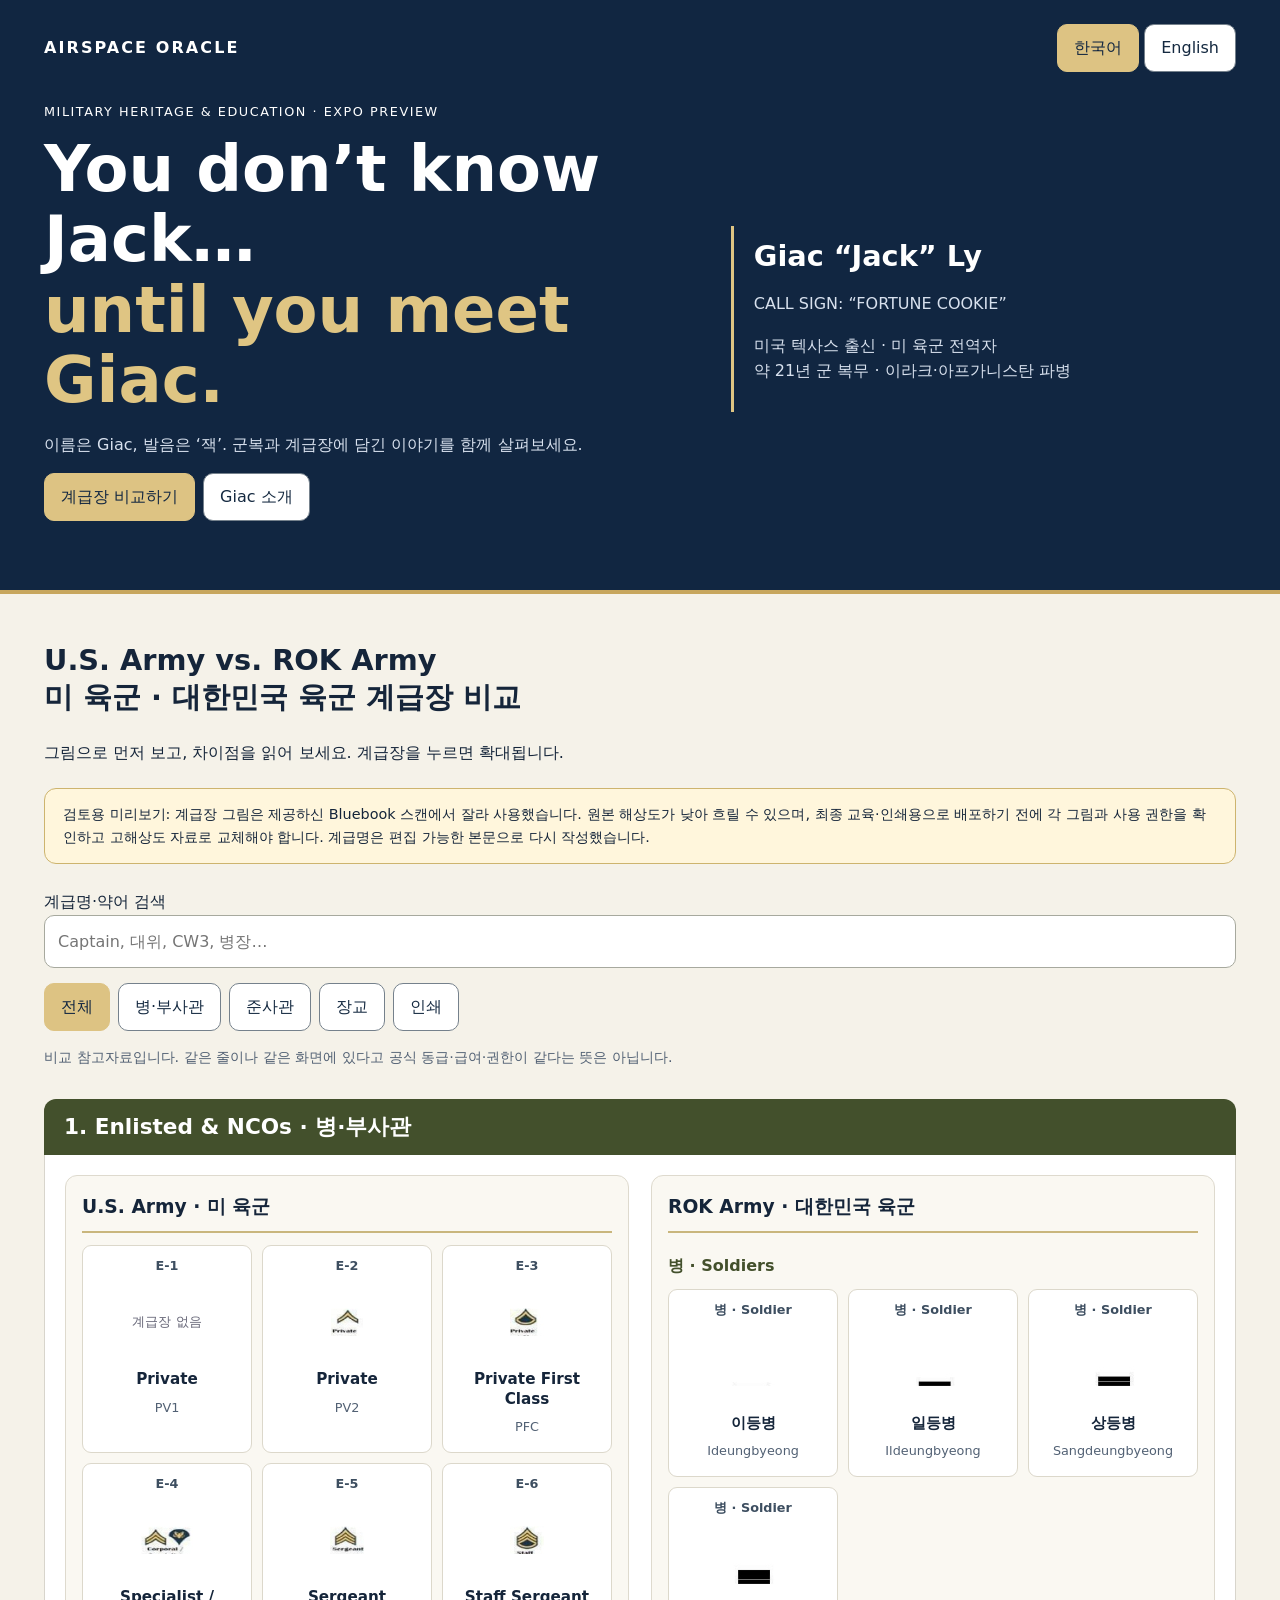
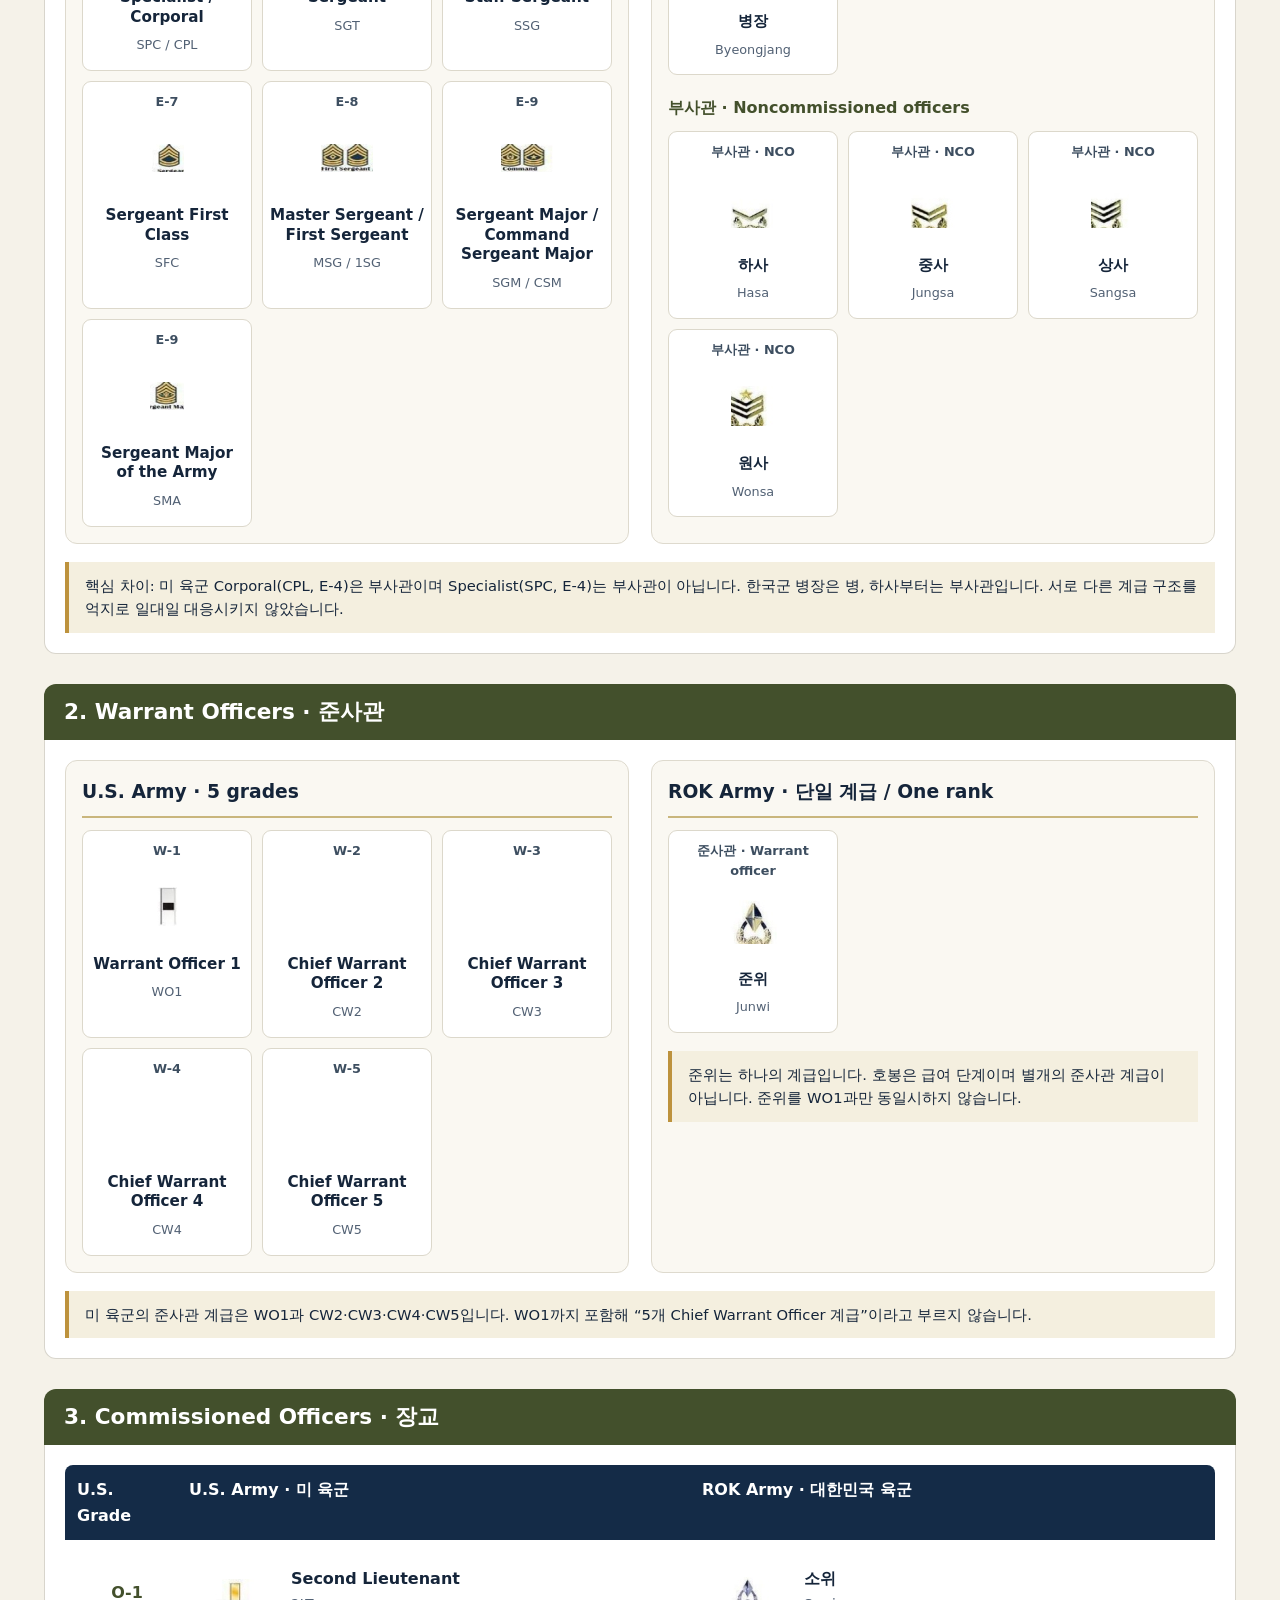
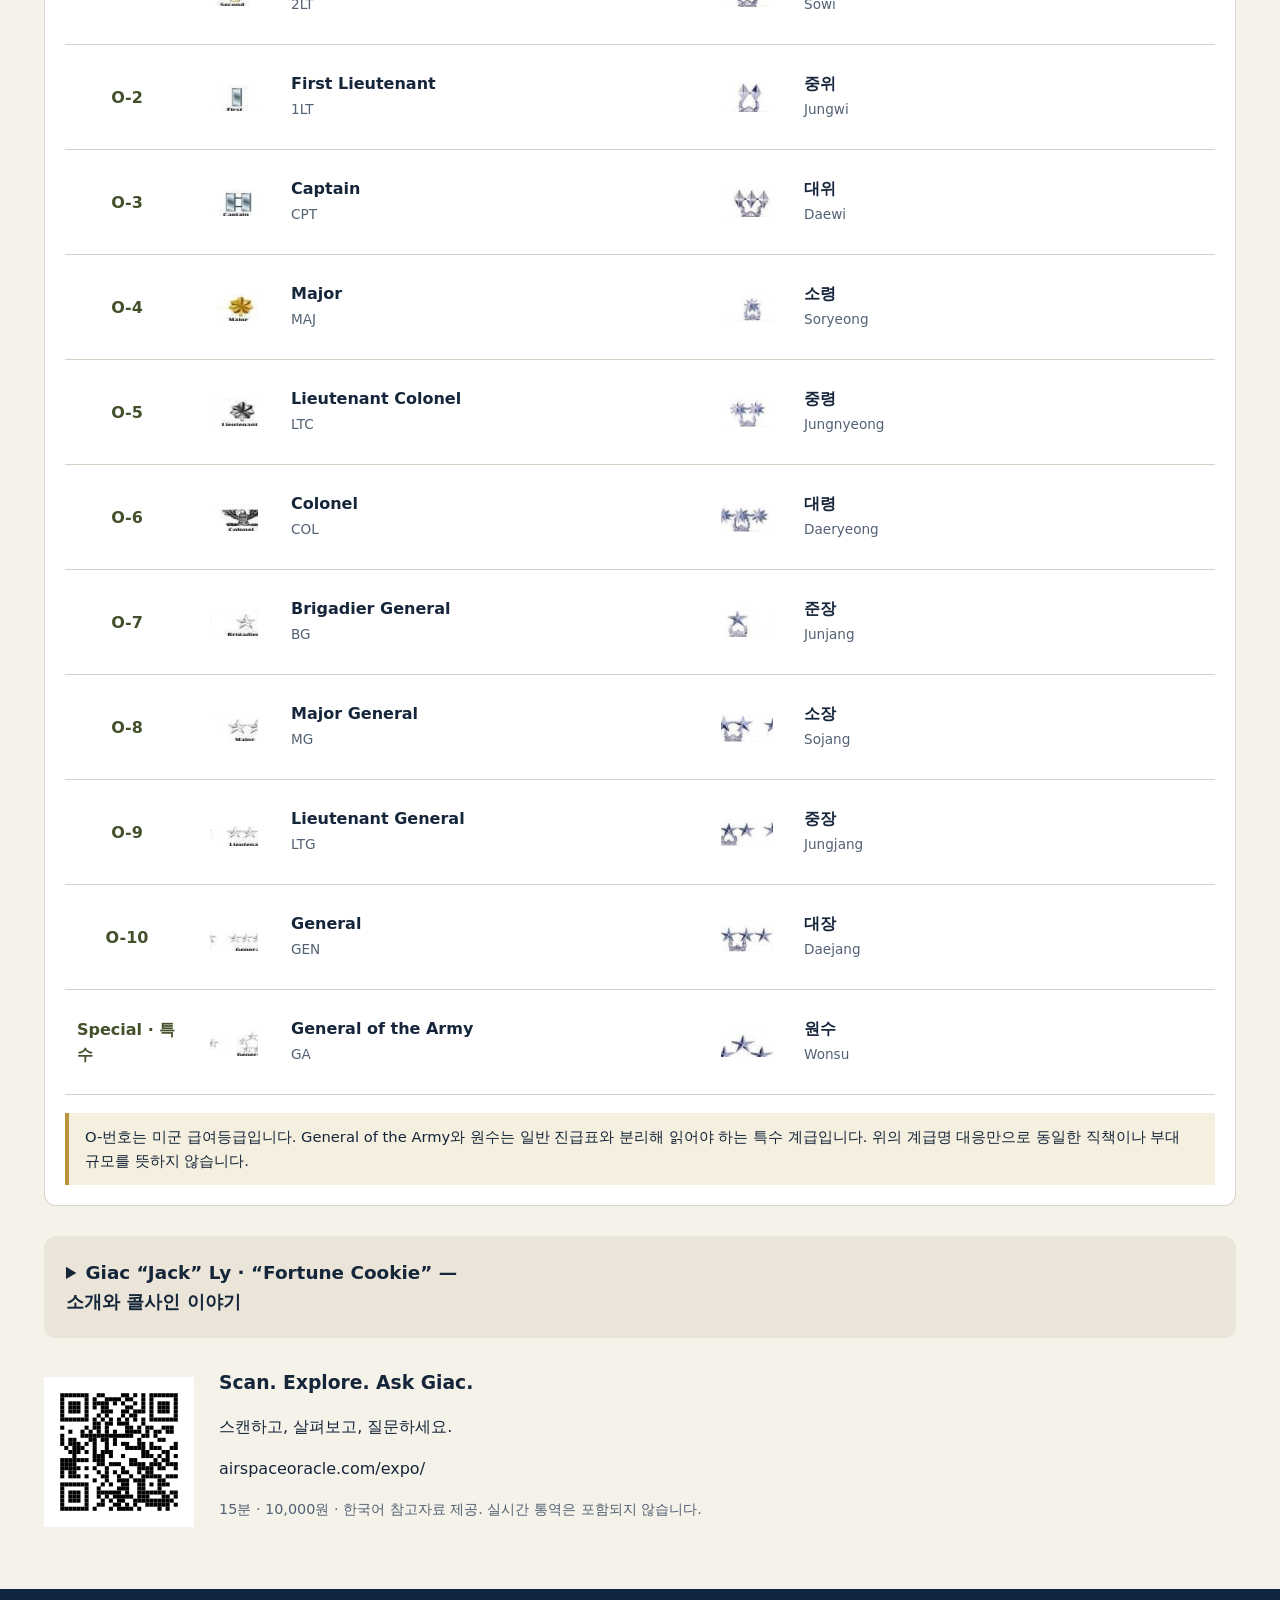
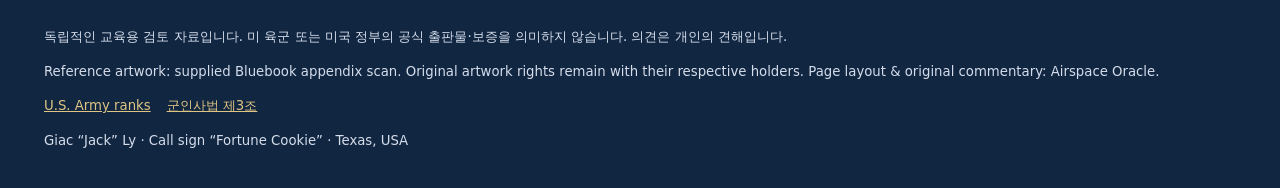
==== commit d5d6268d: "Add files via upload" ====
--- a/expo/index.html
+++ b/expo/index.html
@@ -1 +1 @@
-<!doctype html><html lang="ko"><head><meta charset="utf-8"><meta name="viewport" content="width=device-width, initial-scale=1"><title>U.S. & ROK Army Rank Guide | Airspace Oracle</title><style>*{box-sizing:border-box}html{scroll-behavior:smooth}body{margin:0;background:#f5f2e9;color:#15253a;font:16px/1.6 system-ui,-apple-system,"Malgun Gothic",sans-serif}header{background:#112641;color:#fff;border-bottom:4px solid #c7a65d}.wrap{max-width:1240px;margin:auto;padding:24px}.top{display:flex;justify-content:space-between;gap:16px;align-items:center;flex-wrap:wrap}.brand{font-weight:900;letter-spacing:.13em;color:inherit;text-decoration:none}button,a{touch-action:manipulation}button,input{font:inherit}button,.button{cursor:pointer;padding:10px 16px;border:1px solid #75818c;border-radius:10px;background:#fff;color:#142940;text-decoration:none}button[aria-pressed=true],.button.primary{background:#ddc383;color:#112641;border-color:#ddc383}button:focus-visible,a:focus-visible,input:focus-visible,summary:focus-visible{outline:3px solid #c39020;outline-offset:4px}.hero{display:grid;grid-template-columns:1.3fr 1fr;gap:30px;align-items:center;padding:30px 0}.hero h1{font-size:clamp(2.3rem,5vw,4.2rem);line-height:1.1;margin:12px 0}.gold{color:#dfc583}.eyebrow{letter-spacing:.12em;font-size:.8rem}.hero p{color:#d8e1ee}.identity{border-left:3px solid #dfc583;padding:12px 20px}.identity h2{margin:0;font-size:1.8rem}.links,.tabs{display:flex;gap:8px;flex-wrap:wrap;margin:15px 0}.review{background:#fff6dc;border:1px solid #cdb46e;padding:14px 18px;border-radius:12px;margin:22px 0;font-size:.9rem}h2{font-size:1.8rem;line-height:1.3}h3{margin:0 0 12px}section{scroll-margin-top:15px}.sectiontitle{background:#43502c;color:#fff;padding:14px 20px;border-radius:12px 12px 0 0;margin:30px 0 0}.sectiontitle h2{margin:0;font-size:1.35rem}.sectionbody{padding:20px;background:#fff;border:1px solid #d8d5cc;border-top:none;border-radius:0 0 12px 12px}.twocol{display:grid;grid-template-columns:1fr 1fr;gap:22px}.country{background:#faf8f2;border:1px solid #dedace;border-radius:12px;padding:16px}.country>h3{border-bottom:2px solid #c9b67d;padding-bottom:9px}.rankgrid{display:grid;grid-template-columns:repeat(3,minmax(0,1fr));gap:10px}.rankcard{background:#fff;border:1px solid #dcd8cb;border-radius:9px;text-align:center;padding:10px 7px;min-width:0}.rankcard h4{font-size:.95rem;line-height:1.3;margin:8px 0;overflow-wrap:anywhere}.rankcard p{font-size:.8rem;margin:4px 0;color:#526174}.grade{font-size:.8rem;color:#3d4e60;font-weight:750;min-height:26px}.art{background:#fff;border:0;padding:8px;width:100%;height:80px;display:flex;align-items:center;justify-content:center;border-radius:6px}.art img{max-width:100%;max-height:64px;object-fit:contain;image-rendering:auto}.noart{height:80px;display:grid;place-items:center;color:#667;font-size:.8rem}.subhead{margin:20px 0 10px;color:#43502c}.note{border-left:4px solid #bd923d;background:#f4efdf;padding:12px 16px;margin:18px 0 0;font-size:.92rem}.offhead,.offrow{display:grid;grid-template-columns:100px 1fr 1fr;gap:12px;align-items:stretch}.offhead{background:#142b47;color:white;padding:12px;border-radius:8px 8px 0 0;font-weight:700}.offrow{padding:12px;border-bottom:1px solid #d5d1c5}.offgrade{display:flex;align-items:center;justify-content:center;font-weight:800;color:#43502c}.offitem{display:grid;grid-template-columns:90px 1fr;align-items:center;gap:12px}.offitem h4{margin:0}.offitem p{margin:3px 0;font-size:.85rem;color:#526174}input{padding:13px;border:1px solid #a7a99e;border-radius:10px;width:100%;background:white}.toolbar{margin-top:25px}.story{background:#eae5d8;padding:22px;border-radius:12px;margin-top:30px}.story summary{cursor:pointer;font-size:1.15rem;font-weight:750}.bio{max-width:850px}.qrblock{display:flex;align-items:center;gap:25px;margin:30px 0}.qrblock svg{width:150px;height:150px;background:white;flex-shrink:0}.muted{color:#526174;font-size:.9rem}footer{background:#112641;color:#d5ddeb;font-size:.83rem}footer a{color:#dfc583}.ko,.en{display:block}body[data-lang=ko] .en,body[data-lang=en] .ko{display:none}[hidden]{display:none!important}dialog{border:2px solid #c4a45b;border-radius:16px;width:min(650px,92vw);padding:24px;background:#fff;color:#132940;text-align:center}dialog::backdrop{background:#000c}dialog img{max-width:100%;max-height:50vh;min-height:130px;object-fit:contain}dialog p{font-size:1.2rem}.sources{display:flex;gap:16px;flex-wrap:wrap}a{color:#173e68}@media(max-width:850px){.hero,.twocol{grid-template-columns:1fr}.rankgrid{grid-template-columns:repeat(4,minmax(0,1fr))}.offitem{grid-template-columns:1fr;gap:2px;text-align:center}.offrow,.offhead{grid-template-columns:55px 1fr 1fr;gap:8px}.offgrade{font-size:.8rem}.offitem .art{height:65px}.offitem h4{font-size:.95rem}}@media(max-width:480px){.wrap{padding:15px}.rankgrid{grid-template-columns:repeat(2,minmax(0,1fr))}.sectionbody,.country{padding:12px}.qrblock{flex-wrap:wrap}}@media print{header{background:white;color:black}.top,.links,.tabs,.toolbar,.review,.art+button{display:none}.hero{display:block}.hero p,.gold{color:black}.hero h1{font-size:26pt}.identity{display:none}.ranksection[hidden],.rankcard[hidden],.offrow[hidden]{display:block!important}.twocol{grid-template-columns:1fr 1fr}.rankgrid{grid-template-columns:repeat(3,1fr)}.rankcard,.offrow{break-inside:avoid}.sectiontitle{background:#ddd;color:black}.sectionbody{padding:10px}.art{height:55px}.art img{max-height:48px}.story{display:none}footer{background:white;color:black}.offrow{display:grid!important}.ko,.en{display:block!important}}</style><link rel="stylesheet" href="/expo/reference-style.css?v=3"><link rel="stylesheet" href="/expo/logo-masthead.css?v=1"></head><body data-lang="ko"><header><div class="wrap"><div class="top"><a class="brand" href="/">AIRSPACE ORACLE</a><div><button id="ko" aria-pressed="true" onclick="setLang('ko')">한국어</button> <button id="en" aria-pressed="false" onclick="setLang('en')">English</button></div></div><div class="hero"><div><div class="eyebrow">MILITARY HERITAGE & EDUCATION · EXPO PREVIEW</div><h1>You don’t know Jack…<br><span class="gold">until you meet Giac.</span></h1><p><span class="ko" lang="ko">이름은 Giac, 발음은 ‘잭’. 군복과 계급장에 담긴 이야기를 함께 살펴보세요.</span><span class="en" lang="en">Giac is pronounced “Jack.” Explore the stories behind the uniform and its insignia.</span></p><div class="links"><a class="button primary" href="#guide"><span class="ko" lang="ko">계급장 비교하기</span><span class="en" lang="en">Compare ranks</span></a><a class="button" href="#about"><span class="ko" lang="ko">Giac 소개</span><span class="en" lang="en">Meet Giac</span></a></div></div><div class="identity"><h2>Giac “Jack” Ly</h2><p class="gold">CALL SIGN: “FORTUNE COOKIE”</p><p><span class="ko" lang="ko">미국 텍사스 출신 · 미 육군 전역자<br>약 21년 군 복무 · 이라크·아프가니스탄 파병</span><span class="en" lang="en">Texas, USA · U.S. Army veteran<br>About 21 years of military service · Iraq & Afghanistan deployments</span></p></div></div></div></header><main class="wrap" id="guide"><h2>U.S. Army vs. ROK Army<br>미 육군 · 대한민국 육군 계급장 비교</h2><p><span class="ko" lang="ko">그림으로 먼저 보고, 차이점을 읽어 보세요. 계급장을 누르면 확대됩니다.</span><span class="en" lang="en">Look first, then explore the differences. Tap an insignia image to enlarge it.</span></p><div class="review"><span class="ko" lang="ko">검토용 미리보기: 계급장 그림은 제공하신 Bluebook 스캔에서 잘라 사용했습니다. 원본 해상도가 낮아 흐릴 수 있으며, 최종 교육·인쇄용으로 배포하기 전에 각 그림과 사용 권한을 확인하고 고해상도 자료로 교체해야 합니다. 계급명은 편집 가능한 본문으로 다시 작성했습니다.</span><span class="en" lang="en">Review preview: insignia images are cropped from your supplied Bluebook scan. Low source resolution limits clarity. Each image and reuse rights must be checked and higher-resolution artwork substituted before final educational/print distribution. Rank labels have been rebuilt as editable text.</span></div><div class="toolbar"><label for="search"><span class="ko" lang="ko">계급명·약어 검색</span><span class="en" lang="en">Search rank names or abbreviations</span></label><input id="search" type="search" placeholder="Captain, 대위, CW3, 병장…" oninput="applyFilters()"></div><nav class="tabs" aria-label="Rank sections"><button data-tab="all" aria-pressed="true" onclick="tab('all')"><span class="ko" lang="ko">전체</span><span class="en" lang="en">All</span></button><button data-tab="enlisted" aria-pressed="false" onclick="tab('enlisted')"><span class="ko" lang="ko">병·부사관</span><span class="en" lang="en">Soldiers & NCOs</span></button><button data-tab="warrant" aria-pressed="false" onclick="tab('warrant')"><span class="ko" lang="ko">준사관</span><span class="en" lang="en">Warrant officers</span></button><button data-tab="officers" aria-pressed="false" onclick="tab('officers')"><span class="ko" lang="ko">장교</span><span class="en" lang="en">Officers</span></button><button onclick="window.print()"><span class="ko" lang="ko">인쇄</span><span class="en" lang="en">Print</span></button></nav><p class="muted"><span class="ko" lang="ko">비교 참고자료입니다. 같은 줄이나 같은 화면에 있다고 공식 동급·급여·권한이 같다는 뜻은 아닙니다.</span><span class="en" lang="en">Comparative reference only. Shared rows or panels do not establish official equivalence in rank, pay or authority.</span></p><section class="ranksection" data-section="enlisted"><div class="sectiontitle"><h2>1. Enlisted & NCOs · 병·부사관</h2></div><div class="sectionbody"><div class="twocol"><div class="country"><h3>U.S. Army · 미 육군</h3><div class="rankgrid"><article class="rankcard" data-search="e-1 private pv1 "><div class="grade">E-1</div><div class="noart"><span class="ko" lang="ko">계급장 없음</span><span class="en" lang="en">No insignia</span></div><h4>Private</h4><p>PV1</p></article><article class="rankcard" data-search="e-2 private pv2 [data-uri]"><div class="grade">E-2</div><button class="art" type="button" onclick="zoom(this)" aria-label="Private"><img src="[data-uri]" alt="Private"></button><h4>Private</h4><p>PV2</p></article><article class="rankcard" data-search="e-3 private first class pfc [data-uri]"><div class="grade">E-3</div><button class="art" type="button" onclick="zoom(this)" aria-label="Private First Class"><img src="[data-uri]" alt="Private First Class"></button><h4>Private First Class</h4><p>PFC</p></article><article class="rankcard" data-search="e-4 specialist / corporal spc / cpl [data-uri]"><div class="grade">E-4</div><button class="art" type="button" onclick="zoom(this)" aria-label="Specialist / Corporal"><img src="[data-uri]" alt="Specialist / Corporal"></button><h4>Specialist / Corporal</h4><p>SPC / CPL</p></article><article class="rankcard" data-search="e-5 sergeant sgt [data-uri]"><div class="grade">E-5</div><button class="art" type="button" onclick="zoom(this)" aria-label="Sergeant"><img src="[data-uri]" alt="Sergeant"></button><h4>Sergeant</h4><p>SGT</p></article><article class="rankcard" data-search="e-6 staff sergeant ssg [data-uri]"><div class="grade">E-6</div><button class="art" type="button" onclick="zoom(this)" aria-label="Staff Sergeant"><img src="[data-uri]" alt="Staff Sergeant"></button><h4>Staff Sergeant</h4><p>SSG</p></article><article class="rankcard" data-search="e-7 sergeant first class sfc [data-uri]"><div class="grade">E-7</div><button class="art" type="button" onclick="zoom(this)" aria-label="Sergeant First Class"><img src="[data-uri]" alt="Sergeant First Class"></button><h4>Sergeant First Class</h4><p>SFC</p></article><article class="rankcard" data-search="e-8 master sergeant / first sergeant msg / 1sg [data-uri]"><div class="grade">E-8</div><button class="art" type="button" onclick="zoom(this)" aria-label="Master Sergeant / First Sergeant"><img src="[data-uri]" alt="Master Sergeant / First Sergeant"></button><h4>Master Sergeant / First Sergeant</h4><p>MSG / 1SG</p></article><article class="rankcard" data-search="e-9 sergeant major / command sergeant major sgm / csm [data-uri]"><div class="grade">E-9</div><button class="art" type="button" onclick="zoom(this)" aria-label="Sergeant Major / Command Sergeant Major"><img src="[data-uri]" alt="Sergeant Major / Command Sergeant Major"></button><h4>Sergeant Major / Command Sergeant Major</h4><p>SGM / CSM</p></article><article class="rankcard" data-search="e-9 sergeant major of the army sma [data-uri]"><div class="grade">E-9</div><button class="art" type="button" onclick="zoom(this)" aria-label="Sergeant Major of the Army"><img src="[data-uri]" alt="Sergeant Major of the Army"></button><h4>Sergeant Major of the Army</h4><p>SMA</p></article></div></div><div class="country"><h3>ROK Army · 대한민국 육군</h3><h4 class="subhead">병 · Soldiers</h4><div class="rankgrid"><article class="rankcard" data-search="이등병 ideungbyeong 병 · soldier [data-uri]"><div class="grade">병 · Soldier</div><button class="art" type="button" onclick="zoom(this)" aria-label="이등병"><img src="[data-uri]" alt="이등병"></button><h4>이등병</h4><p>Ideungbyeong</p></article><article class="rankcard" data-search="일등병 ildeungbyeong 병 · soldier [data-uri]"><div class="grade">병 · Soldier</div><button class="art" type="button" onclick="zoom(this)" aria-label="일등병"><img src="[data-uri]" alt="일등병"></button><h4>일등병</h4><p>Ildeungbyeong</p></article><article class="rankcard" data-search="상등병 sangdeungbyeong 병 · soldier [data-uri]"><div class="grade">병 · Soldier</div><button class="art" type="button" onclick="zoom(this)" aria-label="상등병"><img src="[data-uri]" alt="상등병"></button><h4>상등병</h4><p>Sangdeungbyeong</p></article><article class="rankcard" data-search="병장 byeongjang 병 · soldier [data-uri]"><div class="grade">병 · Soldier</div><button class="art" type="button" onclick="zoom(this)" aria-label="병장"><img src="[data-uri]" alt="병장"></button><h4>병장</h4><p>Byeongjang</p></article></div><h4 class="subhead">부사관 · Noncommissioned officers</h4><div class="rankgrid"><article class="rankcard" data-search="하사 hasa 부사관 · nco [data-uri]"><div class="grade">부사관 · NCO</div><button class="art" type="button" onclick="zoom(this)" aria-label="하사"><img src="[data-uri]" alt="하사"></button><h4>하사</h4><p>Hasa</p></article><article class="rankcard" data-search="중사 jungsa 부사관 · nco [data-uri]"><div class="grade">부사관 · NCO</div><button class="art" type="button" onclick="zoom(this)" aria-label="중사"><img src="[data-uri]" alt="중사"></button><h4>중사</h4><p>Jungsa</p></article><article class="rankcard" data-search="상사 sangsa 부사관 · nco [data-uri]"><div class="grade">부사관 · NCO</div><button class="art" type="button" onclick="zoom(this)" aria-label="상사"><img src="[data-uri]" alt="상사"></button><h4>상사</h4><p>Sangsa</p></article><article class="rankcard" data-search="원사 wonsa 부사관 · nco [data-uri]"><div class="grade">부사관 · NCO</div><button class="art" type="button" onclick="zoom(this)" aria-label="원사"><img src="[data-uri]" alt="원사"></button><h4>원사</h4><p>Wonsa</p></article></div></div></div><div class="note"><span class="ko" lang="ko">핵심 차이: 미 육군 Corporal(CPL, E-4)은 부사관이며 Specialist(SPC, E-4)는 부사관이 아닙니다. 한국군 병장은 병, 하사부터는 부사관입니다. 서로 다른 계급 구조를 억지로 일대일 대응시키지 않았습니다.</span><span class="en" lang="en">Key difference: U.S. Army Corporal (CPL, E-4) is an NCO; Specialist (SPC, E-4) is not. Korean 병장 is a soldier rank; the Korean NCO ladder begins at 하사. Different career structures are displayed independently rather than forced into one-to-one matches.</span></div></div></section><section class="ranksection" data-section="warrant"><div class="sectiontitle"><h2>2. Warrant Officers · 준사관</h2></div><div class="sectionbody"><div class="twocol"><div class="country"><h3>U.S. Army · 5 grades</h3><div class="rankgrid"><article class="rankcard" data-search="w-1 warrant officer 1 wo1 [data-uri]"><div class="grade">W-1</div><button class="art" type="button" onclick="zoom(this)" aria-label="Warrant Officer 1"><img src="[data-uri]" alt="Warrant Officer 1"></button><h4>Warrant Officer 1</h4><p>WO1</p></article><article class="rankcard" data-search="w-2 chief warrant officer 2 cw2 [data-uri]"><div class="grade">W-2</div><button class="art" type="button" onclick="zoom(this)" aria-label="Chief Warrant Officer 2"><img src="[data-uri]" alt="Chief Warrant Officer 2"></button><h4>Chief Warrant Officer 2</h4><p>CW2</p></article><article class="rankcard" data-search="w-3 chief warrant officer 3 cw3 [data-uri]"><div class="grade">W-3</div><button class="art" type="button" onclick="zoom(this)" aria-label="Chief Warrant Officer 3"><img src="[data-uri]" alt="Chief Warrant Officer 3"></button><h4>Chief Warrant Officer 3</h4><p>CW3</p></article><article class="rankcard" data-search="w-4 chief warrant officer 4 cw4 [data-uri]"><div class="grade">W-4</div><button class="art" type="button" onclick="zoom(this)" aria-label="Chief Warrant Officer 4"><img src="[data-uri]" alt="Chief Warrant Officer 4"></button><h4>Chief Warrant Officer 4</h4><p>CW4</p></article><article class="rankcard" data-search="w-5 chief warrant officer 5 cw5 [data-uri]"><div class="grade">W-5</div><button class="art" type="button" onclick="zoom(this)" aria-label="Chief Warrant Officer 5"><img src="[data-uri]" alt="Chief Warrant Officer 5"></button><h4>Chief Warrant Officer 5</h4><p>CW5</p></article></div></div><div class="country"><h3>ROK Army · 단일 계급 / One rank</h3><div class="rankgrid"><article class="rankcard" data-search="준사관 · warrant officer 준위 junwi [data-uri]"><div class="grade">준사관 · Warrant officer</div><button class="art" type="button" onclick="zoom(this)" aria-label="준위"><img src="[data-uri]" alt="준위"></button><h4>준위</h4><p>Junwi</p></article></div><div class="note"><span class="ko" lang="ko">준위는 하나의 계급입니다. 호봉은 급여 단계이며 별개의 준사관 계급이 아닙니다. 준위를 WO1과만 동일시하지 않습니다.</span><span class="en" lang="en">Junwi is one rank. A pay step (호봉) is not a separate warrant rank. Junwi is not presented as equivalent only to WO1.</span></div></div></div><div class="note"><span class="ko" lang="ko">미 육군의 준사관 계급은 WO1과 CW2·CW3·CW4·CW5입니다. WO1까지 포함해 “5개 Chief Warrant Officer 계급”이라고 부르지 않습니다.</span><span class="en" lang="en">The U.S. Army warrant ladder is WO1 plus CW2, CW3, CW4 and CW5—not five Chief Warrant Officer ranks.</span></div></div></section><section class="ranksection" data-section="officers"><div class="sectiontitle"><h2>3. Commissioned Officers · 장교</h2></div><div class="sectionbody"><div class="offhead"><div>U.S.<br>Grade</div><div>U.S. Army · 미 육군</div><div>ROK Army · 대한민국 육군</div></div><article class="offrow" data-search="o-1 second lieutenant 2lt 소위 sowi"><div class="offgrade">O-1</div><div class="offitem"><button class="art" type="button" onclick="zoom(this)" aria-label="Second Lieutenant"><img src="[data-uri]" alt="Second Lieutenant"></button><div><h4>Second Lieutenant</h4><p>2LT</p></div></div><div class="offitem"><button class="art" type="button" onclick="zoom(this)" aria-label="소위"><img src="[data-uri]" alt="소위"></button><div><h4 lang="ko">소위</h4><p>Sowi</p></div></div></article><article class="offrow" data-search="o-2 first lieutenant 1lt 중위 jungwi"><div class="offgrade">O-2</div><div class="offitem"><button class="art" type="button" onclick="zoom(this)" aria-label="First Lieutenant"><img src="[data-uri]" alt="First Lieutenant"></button><div><h4>First Lieutenant</h4><p>1LT</p></div></div><div class="offitem"><button class="art" type="button" onclick="zoom(this)" aria-label="중위"><img src="[data-uri]" alt="중위"></button><div><h4 lang="ko">중위</h4><p>Jungwi</p></div></div></article><article class="offrow" data-search="o-3 captain cpt 대위 daewi"><div class="offgrade">O-3</div><div class="offitem"><button class="art" type="button" onclick="zoom(this)" aria-label="Captain"><img src="[data-uri]" alt="Captain"></button><div><h4>Captain</h4><p>CPT</p></div></div><div class="offitem"><button class="art" type="button" onclick="zoom(this)" aria-label="대위"><img src="[data-uri]" alt="대위"></button><div><h4 lang="ko">대위</h4><p>Daewi</p></div></div></article><article class="offrow" data-search="o-4 major maj 소령 soryeong"><div class="offgrade">O-4</div><div class="offitem"><button class="art" type="button" onclick="zoom(this)" aria-label="Major"><img src="[data-uri]" alt="Major"></button><div><h4>Major</h4><p>MAJ</p></div></div><div class="offitem"><button class="art" type="button" onclick="zoom(this)" aria-label="소령"><img src="[data-uri]" alt="소령"></button><div><h4 lang="ko">소령</h4><p>Soryeong</p></div></div></article><article class="offrow" data-search="o-5 lieutenant colonel ltc 중령 jungnyeong"><div class="offgrade">O-5</div><div class="offitem"><button class="art" type="button" onclick="zoom(this)" aria-label="Lieutenant Colonel"><img src="[data-uri]" alt="Lieutenant Colonel"></button><div><h4>Lieutenant Colonel</h4><p>LTC</p></div></div><div class="offitem"><button class="art" type="button" onclick="zoom(this)" aria-label="중령"><img src="[data-uri]" alt="중령"></button><div><h4 lang="ko">중령</h4><p>Jungnyeong</p></div></div></article><article class="offrow" data-search="o-6 colonel col 대령 daeryeong"><div class="offgrade">O-6</div><div class="offitem"><button class="art" type="button" onclick="zoom(this)" aria-label="Colonel"><img src="[data-uri]" alt="Colonel"></button><div><h4>Colonel</h4><p>COL</p></div></div><div class="offitem"><button class="art" type="button" onclick="zoom(this)" aria-label="대령"><img src="[data-uri]" alt="대령"></button><div><h4 lang="ko">대령</h4><p>Daeryeong</p></div></div></article><article class="offrow" data-search="o-7 brigadier general bg 준장 junjang"><div class="offgrade">O-7</div><div class="offitem"><button class="art" type="button" onclick="zoom(this)" aria-label="Brigadier General"><img src="[data-uri]" alt="Brigadier General"></button><div><h4>Brigadier General</h4><p>BG</p></div></div><div class="offitem"><button class="art" type="button" onclick="zoom(this)" aria-label="준장"><img src="[data-uri]" alt="준장"></button><div><h4 lang="ko">준장</h4><p>Junjang</p></div></div></article><article class="offrow" data-search="o-8 major general mg 소장 sojang"><div class="offgrade">O-8</div><div class="offitem"><button class="art" type="button" onclick="zoom(this)" aria-label="Major General"><img src="[data-uri]" alt="Major General"></button><div><h4>Major General</h4><p>MG</p></div></div><div class="offitem"><button class="art" type="button" onclick="zoom(this)" aria-label="소장"><img src="[data-uri]" alt="소장"></button><div><h4 lang="ko">소장</h4><p>Sojang</p></div></div></article><article class="offrow" data-search="o-9 lieutenant general ltg 중장 jungjang"><div class="offgrade">O-9</div><div class="offitem"><button class="art" type="button" onclick="zoom(this)" aria-label="Lieutenant General"><img src="[data-uri]" alt="Lieutenant General"></button><div><h4>Lieutenant General</h4><p>LTG</p></div></div><div class="offitem"><button class="art" type="button" onclick="zoom(this)" aria-label="중장"><img src="[data-uri]" alt="중장"></button><div><h4 lang="ko">중장</h4><p>Jungjang</p></div></div></article><article class="offrow" data-search="o-10 general gen 대장 daejang"><div class="offgrade">O-10</div><div class="offitem"><button class="art" type="button" onclick="zoom(this)" aria-label="General"><img src="[data-uri]" alt="General"></button><div><h4>General</h4><p>GEN</p></div></div><div class="offitem"><button class="art" type="button" onclick="zoom(this)" aria-label="대장"><img src="[data-uri]" alt="대장"></button><div><h4 lang="ko">대장</h4><p>Daejang</p></div></div></article><article class="offrow" data-search="special · 특수 general of the army ga 원수 wonsu"><div class="offgrade">Special · 특수</div><div class="offitem"><button class="art" type="button" onclick="zoom(this)" aria-label="General of the Army"><img src="[data-uri]" alt="General of the Army"></button><div><h4>General of the Army</h4><p>GA</p></div></div><div class="offitem"><button class="art" type="button" onclick="zoom(this)" aria-label="원수"><img src="[data-uri]" alt="원수"></button><div><h4 lang="ko">원수</h4><p>Wonsu</p></div></div></article><div class="note"><span class="ko" lang="ko">O-번호는 미군 급여등급입니다. General of the Army와 원수는 일반 진급표와 분리해 읽어야 하는 특수 계급입니다. 위의 계급명 대응만으로 동일한 직책이나 부대 규모를 뜻하지 않습니다.</span><span class="en" lang="en">O-numbers are U.S. pay grades. General of the Army and 원수 are special ranks, separate from the regular ladder. Matching titles do not imply identical appointments or unit sizes.</span></div></div></section><p id="empty" hidden><span class="ko" lang="ko">검색 결과가 없습니다. 검색어를 지우고 다시 시도해 주세요.</span><span class="en" lang="en">No matching ranks. Clear the search and try again.</span></p><details class="story" id="about"><summary>Giac “Jack” Ly · “Fortune Cookie” — <span class="ko" lang="ko">소개와 콜사인 이야기</span><span class="en" lang="en">Background & call-sign story</span></summary><div class="bio"><p><span class="ko" lang="ko">1995년 미 육군에 입대해 2016년에 전역했습니다. 제82공수사단에서 공수대원이자 전투공병으로 복무했고, 무릎 부상 이후 항공교통관제로 전환했습니다. Sergeant First Class(E-7)를 거쳐 준사관이 되었습니다. 이라크와 아프가니스탄 파병, 여러 차례 한국 근무를 경험했습니다. 현재는 한국의 미8군 사령부에서 민간인 공역 관리자로 근무하고 있습니다.</span><span class="en" lang="en">I joined the U.S. Army in 1995 and retired in 2016. I served as a paratrooper and combat engineer with the 82nd Airborne Division, then moved into air traffic control after a knee injury. I advanced to Sergeant First Class (E-7) before becoming a warrant officer. My service included deployments to Iraq and Afghanistan and multiple tours in Korea. Today, I work as a civilian airspace manager at Eighth Army headquarters in Korea.</span></p><p><span class="ko" lang="ko">미국에서 아시아계 미국인으로 자라면서 “중국 사람이죠?”라는 질문을 자주 들었습니다. 겉모습은 아시아계인데 아시아 언어로 대화하지 못하니 다른 아시아 사람들도 헷갈려 할 때가 있었죠. 결국 매번 설명하기보다 제 방식의 유머로 받아들이기로 했습니다. 당시 콜사인도 잘 맞지 않아 “Fortune Cookie”가 탄생했습니다. 아시아를 떠올리게 하지만 미국에서도 자연스러운 이름. 조금은 의외이고 가끔은 오해받는, 저다운 이름입니다.</span><span class="en" lang="en">Growing up Asian American, I often heard, “You’re Chinese, right?” Even people from other Asian countries sometimes weren’t sure what to make of me: I looked Asian but couldn’t communicate in an Asian language. Eventually, I chose to have a little fun with the stereotype. My old call sign never fit, so “Fortune Cookie” was born. Something people associate with Asia that feels right at home in America. A little unexpected, a little misunderstood—and a lot like me.</span></p></div></details><section class="qrblock"><svg xmlns="http://www.w3.org/2000/svg" viewBox="0 0 37 37" role="img" aria-label="QR for Airspace Oracle expo"><rect width="100%" height="100%" fill="white"/><g fill="black"><rect x="4" y="4" width="1" height="1"/><rect x="5" y="4" width="1" height="1"/><rect x="6" y="4" width="1" height="1"/><rect x="7" y="4" width="1" height="1"/><rect x="8" y="4" width="1" height="1"/><rect x="9" y="4" width="1" height="1"/><rect x="10" y="4" width="1" height="1"/><rect x="13" y="4" width="1" height="1"/><rect x="14" y="4" width="1" height="1"/><rect x="19" y="4" width="1" height="1"/><rect x="20" y="4" width="1" height="1"/><rect x="22" y="4" width="1" height="1"/><rect x="24" y="4" width="1" height="1"/><rect x="26" y="4" width="1" height="1"/><rect x="27" y="4" width="1" height="1"/><rect x="28" y="4" width="1" height="1"/><rect x="29" y="4" width="1" height="1"/><rect x="30" y="4" width="1" height="1"/><rect x="31" y="4" width="1" height="1"/><rect x="32" y="4" width="1" height="1"/><rect x="4" y="5" width="1" height="1"/><rect x="10" y="5" width="1" height="1"/><rect x="12" y="5" width="1" height="1"/><rect x="15" y="5" width="1" height="1"/><rect x="16" y="5" width="1" height="1"/><rect x="17" y="5" width="1" height="1"/><rect x="18" y="5" width="1" height="1"/><rect x="20" y="5" width="1" height="1"/><rect x="21" y="5" width="1" height="1"/><rect x="24" y="5" width="1" height="1"/><rect x="26" y="5" width="1" height="1"/><rect x="32" y="5" width="1" height="1"/><rect x="4" y="6" width="1" height="1"/><rect x="6" y="6" width="1" height="1"/><rect x="7" y="6" width="1" height="1"/><rect x="8" y="6" width="1" height="1"/><rect x="10" y="6" width="1" height="1"/><rect x="12" y="6" width="1" height="1"/><rect x="13" y="6" width="1" height="1"/><rect x="14" y="6" width="1" height="1"/><rect x="15" y="6" width="1" height="1"/><rect x="17" y="6" width="1" height="1"/><rect x="19" y="6" width="1" height="1"/><rect x="22" y="6" width="1" height="1"/><rect x="24" y="6" width="1" height="1"/><rect x="26" y="6" width="1" height="1"/><rect x="28" y="6" width="1" height="1"/><rect x="29" y="6" width="1" height="1"/><rect x="30" y="6" width="1" height="1"/><rect x="32" y="6" width="1" height="1"/><rect x="4" y="7" width="1" height="1"/><rect x="6" y="7" width="1" height="1"/><rect x="7" y="7" width="1" height="1"/><rect x="8" y="7" width="1" height="1"/><rect x="10" y="7" width="1" height="1"/><rect x="12" y="7" width="1" height="1"/><rect x="14" y="7" width="1" height="1"/><rect x="15" y="7" width="1" height="1"/><rect x="20" y="7" width="1" height="1"/><rect x="21" y="7" width="1" height="1"/><rect x="24" y="7" width="1" height="1"/><rect x="26" y="7" width="1" height="1"/><rect x="28" y="7" width="1" height="1"/><rect x="29" y="7" width="1" height="1"/><rect x="30" y="7" width="1" height="1"/><rect x="32" y="7" width="1" height="1"/><rect x="4" y="8" width="1" height="1"/><rect x="6" y="8" width="1" height="1"/><rect x="7" y="8" width="1" height="1"/><rect x="8" y="8" width="1" height="1"/><rect x="10" y="8" width="1" height="1"/><rect x="14" y="8" width="1" height="1"/><rect x="15" y="8" width="1" height="1"/><rect x="16" y="8" width="1" height="1"/><rect x="19" y="8" width="1" height="1"/><rect x="20" y="8" width="1" height="1"/><rect x="22" y="8" width="1" height="1"/><rect x="23" y="8" width="1" height="1"/><rect x="24" y="8" width="1" height="1"/><rect x="26" y="8" width="1" height="1"/><rect x="28" y="8" width="1" height="1"/><rect x="29" y="8" width="1" height="1"/><rect x="30" y="8" width="1" height="1"/><rect x="32" y="8" width="1" height="1"/><rect x="4" y="9" width="1" height="1"/><rect x="10" y="9" width="1" height="1"/><rect x="13" y="9" width="1" height="1"/><rect x="15" y="9" width="1" height="1"/><rect x="19" y="9" width="1" height="1"/><rect x="21" y="9" width="1" height="1"/><rect x="22" y="9" width="1" height="1"/><rect x="26" y="9" width="1" height="1"/><rect x="32" y="9" width="1" height="1"/><rect x="4" y="10" width="1" height="1"/><rect x="5" y="10" width="1" height="1"/><rect x="6" y="10" width="1" height="1"/><rect x="7" y="10" width="1" height="1"/><rect x="8" y="10" width="1" height="1"/><rect x="9" y="10" width="1" height="1"/><rect x="10" y="10" width="1" height="1"/><rect x="12" y="10" width="1" height="1"/><rect x="14" y="10" width="1" height="1"/><rect x="16" y="10" width="1" height="1"/><rect x="18" y="10" width="1" height="1"/><rect x="20" y="10" width="1" height="1"/><rect x="22" y="10" width="1" height="1"/><rect x="24" y="10" width="1" height="1"/><rect x="26" y="10" width="1" height="1"/><rect x="27" y="10" width="1" height="1"/><rect x="28" y="10" width="1" height="1"/><rect x="29" y="10" width="1" height="1"/><rect x="30" y="10" width="1" height="1"/><rect x="31" y="10" width="1" height="1"/><rect x="32" y="10" width="1" height="1"/><rect x="12" y="11" width="1" height="1"/><rect x="13" y="11" width="1" height="1"/><rect x="15" y="11" width="1" height="1"/><rect x="16" y="11" width="1" height="1"/><rect x="18" y="11" width="1" height="1"/><rect x="19" y="11" width="1" height="1"/><rect x="20" y="11" width="1" height="1"/><rect x="24" y="11" width="1" height="1"/><rect x="4" y="12" width="1" height="1"/><rect x="10" y="12" width="1" height="1"/><rect x="12" y="12" width="1" height="1"/><rect x="13" y="12" width="1" height="1"/><rect x="15" y="12" width="1" height="1"/><rect x="20" y="12" width="1" height="1"/><rect x="21" y="12" width="1" height="1"/><rect x="23" y="12" width="1" height="1"/><rect x="25" y="12" width="1" height="1"/><rect x="26" y="12" width="1" height="1"/><rect x="29" y="12" width="1" height="1"/><rect x="30" y="12" width="1" height="1"/><rect x="31" y="12" width="1" height="1"/><rect x="6" y="13" width="1" height="1"/><rect x="9" y="13" width="1" height="1"/><rect x="11" y="13" width="1" height="1"/><rect x="13" y="13" width="1" height="1"/><rect x="15" y="13" width="1" height="1"/><rect x="17" y="13" width="1" height="1"/><rect x="20" y="13" width="1" height="1"/><rect x="21" y="13" width="1" height="1"/><rect x="22" y="13" width="1" height="1"/><rect x="23" y="13" width="1" height="1"/><rect x="25" y="13" width="1" height="1"/><rect x="27" y="13" width="1" height="1"/><rect x="28" y="13" width="1" height="1"/><rect x="30" y="13" width="1" height="1"/><rect x="31" y="13" width="1" height="1"/><rect x="4" y="14" width="1" height="1"/><rect x="9" y="14" width="1" height="1"/><rect x="10" y="14" width="1" height="1"/><rect x="11" y="14" width="1" height="1"/><rect x="12" y="14" width="1" height="1"/><rect x="13" y="14" width="1" height="1"/><rect x="14" y="14" width="1" height="1"/><rect x="15" y="14" width="1" height="1"/><rect x="16" y="14" width="1" height="1"/><rect x="17" y="14" width="1" height="1"/><rect x="18" y="14" width="1" height="1"/><rect x="19" y="14" width="1" height="1"/><rect x="20" y="14" width="1" height="1"/><rect x="21" y="14" width="1" height="1"/><rect x="24" y="14" width="1" height="1"/><rect x="25" y="14" width="1" height="1"/><rect x="27" y="14" width="1" height="1"/><rect x="4" y="15" width="1" height="1"/><rect x="6" y="15" width="1" height="1"/><rect x="7" y="15" width="1" height="1"/><rect x="11" y="15" width="1" height="1"/><rect x="12" y="15" width="1" height="1"/><rect x="14" y="15" width="1" height="1"/><rect x="15" y="15" width="1" height="1"/><rect x="17" y="15" width="1" height="1"/><rect x="23" y="15" width="1" height="1"/><rect x="28" y="15" width="1" height="1"/><rect x="29" y="15" width="1" height="1"/><rect x="4" y="16" width="1" height="1"/><rect x="6" y="16" width="1" height="1"/><rect x="7" y="16" width="1" height="1"/><rect x="8" y="16" width="1" height="1"/><rect x="10" y="16" width="1" height="1"/><rect x="12" y="16" width="1" height="1"/><rect x="15" y="16" width="1" height="1"/><rect x="17" y="16" width="1" height="1"/><rect x="19" y="16" width="1" height="1"/><rect x="20" y="16" width="1" height="1"/><rect x="23" y="16" width="1" height="1"/><rect x="24" y="16" width="1" height="1"/><rect x="26" y="16" width="1" height="1"/><rect x="32" y="16" width="1" height="1"/><rect x="5" y="17" width="1" height="1"/><rect x="7" y="17" width="1" height="1"/><rect x="8" y="17" width="1" height="1"/><rect x="9" y="17" width="1" height="1"/><rect x="12" y="17" width="1" height="1"/><rect x="15" y="17" width="1" height="1"/><rect x="20" y="17" width="1" height="1"/><rect x="21" y="17" width="1" height="1"/><rect x="22" y="17" width="1" height="1"/><rect x="23" y="17" width="1" height="1"/><rect x="24" y="17" width="1" height="1"/><rect x="26" y="17" width="1" height="1"/><rect x="27" y="17" width="1" height="1"/><rect x="28" y="17" width="1" height="1"/><rect x="31" y="17" width="1" height="1"/><rect x="32" y="17" width="1" height="1"/><rect x="6" y="18" width="1" height="1"/><rect x="7" y="18" width="1" height="1"/><rect x="8" y="18" width="1" height="1"/><rect x="10" y="18" width="1" height="1"/><rect x="12" y="18" width="1" height="1"/><rect x="14" y="18" width="1" height="1"/><rect x="15" y="18" width="1" height="1"/><rect x="16" y="18" width="1" height="1"/><rect x="24" y="18" width="1" height="1"/><rect x="25" y="18" width="1" height="1"/><rect x="29" y="18" width="1" height="1"/><rect x="30" y="18" width="1" height="1"/><rect x="7" y="19" width="1" height="1"/><rect x="12" y="19" width="1" height="1"/><rect x="13" y="19" width="1" height="1"/><rect x="14" y="19" width="1" height="1"/><rect x="16" y="19" width="1" height="1"/><rect x="19" y="19" width="1" height="1"/><rect x="24" y="19" width="1" height="1"/><rect x="25" y="19" width="1" height="1"/><rect x="26" y="19" width="1" height="1"/><rect x="28" y="19" width="1" height="1"/><rect x="30" y="19" width="1" height="1"/><rect x="32" y="19" width="1" height="1"/><rect x="4" y="20" width="1" height="1"/><rect x="5" y="20" width="1" height="1"/><rect x="6" y="20" width="1" height="1"/><rect x="7" y="20" width="1" height="1"/><rect x="8" y="20" width="1" height="1"/><rect x="9" y="20" width="1" height="1"/><rect x="10" y="20" width="1" height="1"/><rect x="12" y="20" width="1" height="1"/><rect x="13" y="20" width="1" height="1"/><rect x="14" y="20" width="1" height="1"/><rect x="21" y="20" width="1" height="1"/><rect x="22" y="20" width="1" height="1"/><rect x="27" y="20" width="1" height="1"/><rect x="29" y="20" width="1" height="1"/><rect x="30" y="20" width="1" height="1"/><rect x="4" y="21" width="1" height="1"/><rect x="5" y="21" width="1" height="1"/><rect x="6" y="21" width="1" height="1"/><rect x="7" y="21" width="1" height="1"/><rect x="13" y="21" width="1" height="1"/><rect x="14" y="21" width="1" height="1"/><rect x="16" y="21" width="1" height="1"/><rect x="17" y="21" width="1" height="1"/><rect x="18" y="21" width="1" height="1"/><rect x="21" y="21" width="1" height="1"/><rect x="22" y="21" width="1" height="1"/><rect x="23" y="21" width="1" height="1"/><rect x="24" y="21" width="1" height="1"/><rect x="26" y="21" width="1" height="1"/><rect x="27" y="21" width="1" height="1"/><rect x="28" y="21" width="1" height="1"/><rect x="30" y="21" width="1" height="1"/><rect x="31" y="21" width="1" height="1"/><rect x="32" y="21" width="1" height="1"/><rect x="4" y="22" width="1" height="1"/><rect x="5" y="22" width="1" height="1"/><rect x="6" y="22" width="1" height="1"/><rect x="7" y="22" width="1" height="1"/><rect x="8" y="22" width="1" height="1"/><rect x="10" y="22" width="1" height="1"/><rect x="12" y="22" width="1" height="1"/><rect x="15" y="22" width="1" height="1"/><rect x="19" y="22" width="1" height="1"/><rect x="23" y="22" width="1" height="1"/><rect x="24" y="22" width="1" height="1"/><rect x="25" y="22" width="1" height="1"/><rect x="26" y="22" width="1" height="1"/><rect x="28" y="22" width="1" height="1"/><rect x="29" y="22" width="1" height="1"/><rect x="32" y="22" width="1" height="1"/><rect x="4" y="23" width="1" height="1"/><rect x="6" y="23" width="1" height="1"/><rect x="7" y="23" width="1" height="1"/><rect x="13" y="23" width="1" height="1"/><rect x="15" y="23" width="1" height="1"/><rect x="17" y="23" width="1" height="1"/><rect x="19" y="23" width="1" height="1"/><rect x="20" y="23" width="1" height="1"/><rect x="23" y="23" width="1" height="1"/><rect x="25" y="23" width="1" height="1"/><rect x="26" y="23" width="1" height="1"/><rect x="4" y="24" width="1" height="1"/><rect x="6" y="24" width="1" height="1"/><rect x="7" y="24" width="1" height="1"/><rect x="8" y="24" width="1" height="1"/><rect x="10" y="24" width="1" height="1"/><rect x="14" y="24" width="1" height="1"/><rect x="15" y="24" width="1" height="1"/><rect x="18" y="24" width="1" height="1"/><rect x="21" y="24" width="1" height="1"/><rect x="24" y="24" width="1" height="1"/><rect x="25" y="24" width="1" height="1"/><rect x="26" y="24" width="1" height="1"/><rect x="27" y="24" width="1" height="1"/><rect x="28" y="24" width="1" height="1"/><rect x="30" y="24" width="1" height="1"/><rect x="31" y="24" width="1" height="1"/><rect x="32" y="24" width="1" height="1"/><rect x="12" y="25" width="1" height="1"/><rect x="15" y="25" width="1" height="1"/><rect x="18" y="25" width="1" height="1"/><rect x="19" y="25" width="1" height="1"/><rect x="20" y="25" width="1" height="1"/><rect x="22" y="25" width="1" height="1"/><rect x="23" y="25" width="1" height="1"/><rect x="24" y="25" width="1" height="1"/><rect x="28" y="25" width="1" height="1"/><rect x="29" y="25" width="1" height="1"/><rect x="4" y="26" width="1" height="1"/><rect x="5" y="26" width="1" height="1"/><rect x="6" y="26" width="1" height="1"/><rect x="7" y="26" width="1" height="1"/><rect x="8" y="26" width="1" height="1"/><rect x="9" y="26" width="1" height="1"/><rect x="10" y="26" width="1" height="1"/><rect x="14" y="26" width="1" height="1"/><rect x="16" y="26" width="1" height="1"/><rect x="19" y="26" width="1" height="1"/><rect x="20" y="26" width="1" height="1"/><rect x="23" y="26" width="1" height="1"/><rect x="24" y="26" width="1" height="1"/><rect x="26" y="26" width="1" height="1"/><rect x="28" y="26" width="1" height="1"/><rect x="29" y="26" width="1" height="1"/><rect x="30" y="26" width="1" height="1"/><rect x="4" y="27" width="1" height="1"/><rect x="10" y="27" width="1" height="1"/><rect x="13" y="27" width="1" height="1"/><rect x="18" y="27" width="1" height="1"/><rect x="19" y="27" width="1" height="1"/><rect x="20" y="27" width="1" height="1"/><rect x="23" y="27" width="1" height="1"/><rect x="24" y="27" width="1" height="1"/><rect x="28" y="27" width="1" height="1"/><rect x="4" y="28" width="1" height="1"/><rect x="6" y="28" width="1" height="1"/><rect x="7" y="28" width="1" height="1"/><rect x="8" y="28" width="1" height="1"/><rect x="10" y="28" width="1" height="1"/><rect x="13" y="28" width="1" height="1"/><rect x="14" y="28" width="1" height="1"/><rect x="15" y="28" width="1" height="1"/><rect x="16" y="28" width="1" height="1"/><rect x="17" y="28" width="1" height="1"/><rect x="18" y="28" width="1" height="1"/><rect x="20" y="28" width="1" height="1"/><rect x="23" y="28" width="1" height="1"/><rect x="24" y="28" width="1" height="1"/><rect x="25" y="28" width="1" height="1"/><rect x="26" y="28" width="1" height="1"/><rect x="27" y="28" width="1" height="1"/><rect x="28" y="28" width="1" height="1"/><rect x="29" y="28" width="1" height="1"/><rect x="31" y="28" width="1" height="1"/><rect x="32" y="28" width="1" height="1"/><rect x="4" y="29" width="1" height="1"/><rect x="6" y="29" width="1" height="1"/><rect x="7" y="29" width="1" height="1"/><rect x="8" y="29" width="1" height="1"/><rect x="10" y="29" width="1" height="1"/><rect x="13" y="29" width="1" height="1"/><rect x="15" y="29" width="1" height="1"/><rect x="17" y="29" width="1" height="1"/><rect x="18" y="29" width="1" height="1"/><rect x="19" y="29" width="1" height="1"/><rect x="20" y="29" width="1" height="1"/><rect x="21" y="29" width="1" height="1"/><rect x="23" y="29" width="1" height="1"/><rect x="24" y="29" width="1" height="1"/><rect x="25" y="29" width="1" height="1"/><rect x="29" y="29" width="1" height="1"/><rect x="30" y="29" width="1" height="1"/><rect x="32" y="29" width="1" height="1"/><rect x="4" y="30" width="1" height="1"/><rect x="6" y="30" width="1" height="1"/><rect x="7" y="30" width="1" height="1"/><rect x="8" y="30" width="1" height="1"/><rect x="10" y="30" width="1" height="1"/><rect x="14" y="30" width="1" height="1"/><rect x="16" y="30" width="1" height="1"/><rect x="18" y="30" width="1" height="1"/><rect x="19" y="30" width="1" height="1"/><rect x="22" y="30" width="1" height="1"/><rect x="23" y="30" width="1" height="1"/><rect x="24" y="30" width="1" height="1"/><rect x="25" y="30" width="1" height="1"/><rect x="26" y="30" width="1" height="1"/><rect x="27" y="30" width="1" height="1"/><rect x="28" y="30" width="1" height="1"/><rect x="29" y="30" width="1" height="1"/><rect x="30" y="30" width="1" height="1"/><rect x="31" y="30" width="1" height="1"/><rect x="4" y="31" width="1" height="1"/><rect x="10" y="31" width="1" height="1"/><rect x="13" y="31" width="1" height="1"/><rect x="14" y="31" width="1" height="1"/><rect x="17" y="31" width="1" height="1"/><rect x="18" y="31" width="1" height="1"/><rect x="20" y="31" width="1" height="1"/><rect x="22" y="31" width="1" height="1"/><rect x="25" y="31" width="1" height="1"/><rect x="26" y="31" width="1" height="1"/><rect x="27" y="31" width="1" height="1"/><rect x="28" y="31" width="1" height="1"/><rect x="29" y="31" width="1" height="1"/><rect x="30" y="31" width="1" height="1"/><rect x="32" y="31" width="1" height="1"/><rect x="4" y="32" width="1" height="1"/><rect x="5" y="32" width="1" height="1"/><rect x="6" y="32" width="1" height="1"/><rect x="7" y="32" width="1" height="1"/><rect x="8" y="32" width="1" height="1"/><rect x="9" y="32" width="1" height="1"/><rect x="10" y="32" width="1" height="1"/><rect x="12" y="32" width="1" height="1"/><rect x="16" y="32" width="1" height="1"/><rect x="18" y="32" width="1" height="1"/><rect x="19" y="32" width="1" height="1"/><rect x="20" y="32" width="1" height="1"/><rect x="21" y="32" width="1" height="1"/><rect x="23" y="32" width="1" height="1"/><rect x="28" y="32" width="1" height="1"/><rect x="30" y="32" width="1" height="1"/></g></svg><div><h3>Scan. Explore. Ask Giac.</h3><p>스캔하고, 살펴보고, 질문하세요.</p><p>airspaceoracle.com/expo/</p><p class="muted"><span class="ko" lang="ko">15분 · 10,000원 · 한국어 참고자료 제공. 실시간 통역은 포함되지 않습니다.</span><span class="en" lang="en">15 minutes · ₩10,000 · Korean reference text provided; live interpretation not included.</span></p></div></section></main><footer><div class="wrap"><p><span class="ko" lang="ko">독립적인 교육용 검토 자료입니다. 미 육군 또는 미국 정부의 공식 출판물·보증을 의미하지 않습니다. 의견은 개인의 견해입니다.</span><span class="en" lang="en">Independent educational review material. Not an official U.S. Army or U.S. Government publication or endorsement. Views are personal.</span></p><p>Reference artwork: supplied Bluebook appendix scan. Original artwork rights remain with their respective holders. Page layout & original commentary: Airspace Oracle.</p><div class="sources"><a href="https://www.army.mil/ranks/">U.S. Army ranks</a><a href="https://law.go.kr/법령/군인사법/제3조">군인사법 제3조</a></div><p>Giac “Jack” Ly · Call sign “Fortune Cookie” · Texas, USA</p></div></footer><dialog id="imageDialog" aria-labelledby="zoomTitle"><h2 id="zoomTitle"></h2><img id="zoomImage" alt=""><p class="muted"><span class="ko" lang="ko">제공된 스캔 이미지 · 확대 시 해상도 제한이 있습니다.</span><span class="en" lang="en">Supplied scan artwork · enlargement is limited by source resolution.</span></p><button onclick="document.getElementById('imageDialog').close()">닫기 / Close</button></dialog><script>let active='all';function setLang(l){document.body.dataset.lang=l;document.documentElement.lang=l;['ko','en'].forEach(x=>document.getElementById(x).setAttribute('aria-pressed',String(x===l)))}function tab(s){active=s;document.querySelectorAll('[data-tab]').forEach(b=>b.setAttribute('aria-pressed',String(b.dataset.tab===s)));applyFilters()}function applyFilters(){const q=document.getElementById('search').value.trim().toLowerCase();let total=0;document.querySelectorAll('.ranksection').forEach(s=>{let count=0;s.querySelectorAll('[data-search]').forEach(r=>{const yes=!q||r.dataset.search.includes(q);r.hidden=!yes;if(yes)count++});const show=(active==='all'||active===s.dataset.section)&&count>0;s.hidden=!show;if(show)total+=count});document.getElementById('empty').hidden=total>0}function zoom(b){const im=b.querySelector('img');document.getElementById('zoomTitle').textContent=im.alt;document.getElementById('zoomImage').src=im.src;document.getElementById('zoomImage').alt=im.alt;document.getElementById('imageDialog').showModal()}applyFilters();</script></body></html>
+<!doctype html><html lang="ko"><head><meta charset="utf-8"><meta name="viewport" content="width=device-width, initial-scale=1"><title>U.S. & ROK Army Rank Guide | Airspace Oracle</title><style>*{box-sizing:border-box}html{scroll-behavior:smooth}body{margin:0;background:#f5f2e9;color:#15253a;font:16px/1.6 system-ui,-apple-system,"Malgun Gothic",sans-serif}header{background:#112641;color:#fff;border-bottom:4px solid #c7a65d}.wrap{max-width:1240px;margin:auto;padding:24px}.top{display:flex;justify-content:space-between;gap:16px;align-items:center;flex-wrap:wrap}.brand{font-weight:900;letter-spacing:.13em;color:inherit;text-decoration:none}button,a{touch-action:manipulation}button,input{font:inherit}button,.button{cursor:pointer;padding:10px 16px;border:1px solid #75818c;border-radius:10px;background:#fff;color:#142940;text-decoration:none}button[aria-pressed=true],.button.primary{background:#ddc383;color:#112641;border-color:#ddc383}button:focus-visible,a:focus-visible,input:focus-visible,summary:focus-visible{outline:3px solid #c39020;outline-offset:4px}.hero{display:grid;grid-template-columns:1.3fr 1fr;gap:30px;align-items:center;padding:30px 0}.hero h1{font-size:clamp(2.3rem,5vw,4.2rem);line-height:1.1;margin:12px 0}.gold{color:#dfc583}.eyebrow{letter-spacing:.12em;font-size:.8rem}.hero p{color:#d8e1ee}.identity{border-left:3px solid #dfc583;padding:12px 20px}.identity h2{margin:0;font-size:1.8rem}.links,.tabs{display:flex;gap:8px;flex-wrap:wrap;margin:15px 0}.review{background:#fff6dc;border:1px solid #cdb46e;padding:14px 18px;border-radius:12px;margin:22px 0;font-size:.9rem}h2{font-size:1.8rem;line-height:1.3}h3{margin:0 0 12px}section{scroll-margin-top:15px}.sectiontitle{background:#43502c;color:#fff;padding:14px 20px;border-radius:12px 12px 0 0;margin:30px 0 0}.sectiontitle h2{margin:0;font-size:1.35rem}.sectionbody{padding:20px;background:#fff;border:1px solid #d8d5cc;border-top:none;border-radius:0 0 12px 12px}.twocol{display:grid;grid-template-columns:1fr 1fr;gap:22px}.country{background:#faf8f2;border:1px solid #dedace;border-radius:12px;padding:16px}.country>h3{border-bottom:2px solid #c9b67d;padding-bottom:9px}.rankgrid{display:grid;grid-template-columns:repeat(3,minmax(0,1fr));gap:10px}.rankcard{background:#fff;border:1px solid #dcd8cb;border-radius:9px;text-align:center;padding:10px 7px;min-width:0}.rankcard h4{font-size:.95rem;line-height:1.3;margin:8px 0;overflow-wrap:anywhere}.rankcard p{font-size:.8rem;margin:4px 0;color:#526174}.grade{font-size:.8rem;color:#3d4e60;font-weight:750;min-height:26px}.art{background:#fff;border:0;padding:8px;width:100%;height:80px;display:flex;align-items:center;justify-content:center;border-radius:6px}.art img{max-width:100%;max-height:64px;object-fit:contain;image-rendering:auto}.noart{height:80px;display:grid;place-items:center;color:#667;font-size:.8rem}.subhead{margin:20px 0 10px;color:#43502c}.note{border-left:4px solid #bd923d;background:#f4efdf;padding:12px 16px;margin:18px 0 0;font-size:.92rem}.offhead,.offrow{display:grid;grid-template-columns:100px 1fr 1fr;gap:12px;align-items:stretch}.offhead{background:#142b47;color:white;padding:12px;border-radius:8px 8px 0 0;font-weight:700}.offrow{padding:12px;border-bottom:1px solid #d5d1c5}.offgrade{display:flex;align-items:center;justify-content:center;font-weight:800;color:#43502c}.offitem{display:grid;grid-template-columns:90px 1fr;align-items:center;gap:12px}.offitem h4{margin:0}.offitem p{margin:3px 0;font-size:.85rem;color:#526174}input{padding:13px;border:1px solid #a7a99e;border-radius:10px;width:100%;background:white}.toolbar{margin-top:25px}.story{background:#eae5d8;padding:22px;border-radius:12px;margin-top:30px}.story summary{cursor:pointer;font-size:1.15rem;font-weight:750}.bio{max-width:850px}.qrblock{display:flex;align-items:center;gap:25px;margin:30px 0}.qrblock svg{width:150px;height:150px;background:white;flex-shrink:0}.muted{color:#526174;font-size:.9rem}footer{background:#112641;color:#d5ddeb;font-size:.83rem}footer a{color:#dfc583}.ko,.en{display:block}body[data-lang=ko] .en,body[data-lang=en] .ko{display:none}[hidden]{display:none!important}dialog{border:2px solid #c4a45b;border-radius:16px;width:min(650px,92vw);padding:24px;background:#fff;color:#132940;text-align:center}dialog::backdrop{background:#000c}dialog img{max-width:100%;max-height:50vh;min-height:130px;object-fit:contain}dialog p{font-size:1.2rem}.sources{display:flex;gap:16px;flex-wrap:wrap}a{color:#173e68}@media(max-width:850px){.hero,.twocol{grid-template-columns:1fr}.rankgrid{grid-template-columns:repeat(4,minmax(0,1fr))}.offitem{grid-template-columns:1fr;gap:2px;text-align:center}.offrow,.offhead{grid-template-columns:55px 1fr 1fr;gap:8px}.offgrade{font-size:.8rem}.offitem .art{height:65px}.offitem h4{font-size:.95rem}}@media(max-width:480px){.wrap{padding:15px}.rankgrid{grid-template-columns:repeat(2,minmax(0,1fr))}.sectionbody,.country{padding:12px}.qrblock{flex-wrap:wrap}}@media print{header{background:white;color:black}.top,.links,.tabs,.toolbar,.review,.art+button{display:none}.hero{display:block}.hero p,.gold{color:black}.hero h1{font-size:26pt}.identity{display:none}.ranksection[hidden],.rankcard[hidden],.offrow[hidden]{display:block!important}.twocol{grid-template-columns:1fr 1fr}.rankgrid{grid-template-columns:repeat(3,1fr)}.rankcard,.offrow{break-inside:avoid}.sectiontitle{background:#ddd;color:black}.sectionbody{padding:10px}.art{height:55px}.art img{max-height:48px}.story{display:none}footer{background:white;color:black}.offrow{display:grid!important}.ko,.en{display:block!important}}</style><link rel="stylesheet" v=3"></head><body data-lang="ko"><header><div class="wrap"><div class="top"><a class="brand" href="/">AIRSPACE ORACLE</a><div><button id="ko" aria-pressed="true" onclick="setLang('ko')">한국어</button> <button id="en" aria-pressed="false" onclick="setLang('en')">English</button></div></div><div class="hero"><div><div class="eyebrow">MILITARY HERITAGE & EDUCATION · EXPO PREVIEW</div><h1>You don’t know Jack…<br><span class="gold">until you meet Giac.</span></h1><p><span class="ko" lang="ko">이름은 Giac, 발음은 ‘잭’. 군복과 계급장에 담긴 이야기를 함께 살펴보세요.</span><span class="en" lang="en">Giac is pronounced “Jack.” Explore the stories behind the uniform and its insignia.</span></p><div class="links"><a class="button primary" href="#guide"><span class="ko" lang="ko">계급장 비교하기</span><span class="en" lang="en">Compare ranks</span></a><a class="button" href="#about"><span class="ko" lang="ko">Giac 소개</span><span class="en" lang="en">Meet Giac</span></a></div></div><div class="identity"><h2>Giac “Jack” Ly</h2><p class="gold">CALL SIGN: “FORTUNE COOKIE”</p><p><span class="ko" lang="ko">미국 텍사스 출신 · 미 육군 전역자<br>약 21년 군 복무 · 이라크·아프가니스탄 파병</span><span class="en" lang="en">Texas, USA · U.S. Army veteran<br>About 21 years of military service · Iraq & Afghanistan deployments</span></p></div></div></div></header><main class="wrap" id="guide"><h2>U.S. Army vs. ROK Army<br>미 육군 · 대한민국 육군 계급장 비교</h2><p><span class="ko" lang="ko">그림으로 먼저 보고, 차이점을 읽어 보세요. 계급장을 누르면 확대됩니다.</span><span class="en" lang="en">Look first, then explore the differences. Tap an insignia image to enlarge it.</span></p><div class="review"><span class="ko" lang="ko">검토용 미리보기: 계급장 그림은 제공하신 Bluebook 스캔에서 잘라 사용했습니다. 원본 해상도가 낮아 흐릴 수 있으며, 최종 교육·인쇄용으로 배포하기 전에 각 그림과 사용 권한을 확인하고 고해상도 자료로 교체해야 합니다. 계급명은 편집 가능한 본문으로 다시 작성했습니다.</span><span class="en" lang="en">Review preview: insignia images are cropped from your supplied Bluebook scan. Low source resolution limits clarity. Each image and reuse rights must be checked and higher-resolution artwork substituted before final educational/print distribution. Rank labels have been rebuilt as editable text.</span></div><div class="toolbar"><label for="search"><span class="ko" lang="ko">계급명·약어 검색</span><span class="en" lang="en">Search rank names or abbreviations</span></label><input id="search" type="search" placeholder="Captain, 대위, CW3, 병장…" oninput="applyFilters()"></div><nav class="tabs" aria-label="Rank sections"><button data-tab="all" aria-pressed="true" onclick="tab('all')"><span class="ko" lang="ko">전체</span><span class="en" lang="en">All</span></button><button data-tab="enlisted" aria-pressed="false" onclick="tab('enlisted')"><span class="ko" lang="ko">병·부사관</span><span class="en" lang="en">Soldiers & NCOs</span></button><button data-tab="warrant" aria-pressed="false" onclick="tab('warrant')"><span class="ko" lang="ko">준사관</span><span class="en" lang="en">Warrant officers</span></button><button data-tab="officers" aria-pressed="false" onclick="tab('officers')"><span class="ko" lang="ko">장교</span><span class="en" lang="en">Officers</span></button><button onclick="window.print()"><span class="ko" lang="ko">인쇄</span><span class="en" lang="en">Print</span></button></nav><p class="muted"><span class="ko" lang="ko">비교 참고자료입니다. 같은 줄이나 같은 화면에 있다고 공식 동급·급여·권한이 같다는 뜻은 아닙니다.</span><span class="en" lang="en">Comparative reference only. Shared rows or panels do not establish official equivalence in rank, pay or authority.</span></p><section class="ranksection" data-section="enlisted"><div class="sectiontitle"><h2>1. Enlisted & NCOs · 병·부사관</h2></div><div class="sectionbody"><div class="twocol"><div class="country"><h3>U.S. Army · 미 육군</h3><div class="rankgrid"><article class="rankcard" data-search="e-1 private pv1 "><div class="grade">E-1</div><div class="noart"><span class="ko" lang="ko">계급장 없음</span><span class="en" lang="en">No insignia</span></div><h4>Private</h4><p>PV1</p></article><article class="rankcard" data-search="e-2 private pv2 [data-uri]"><div class="grade">E-2</div><button class="art" type="button" onclick="zoom(this)" aria-label="Private"><img src="[data-uri]" alt="Private"></button><h4>Private</h4><p>PV2</p></article><article class="rankcard" data-search="e-3 private first class pfc [data-uri]"><div class="grade">E-3</div><button class="art" type="button" onclick="zoom(this)" aria-label="Private First Class"><img src="[data-uri]" alt="Private First Class"></button><h4>Private First Class</h4><p>PFC</p></article><article class="rankcard" data-search="e-4 specialist / corporal spc / cpl [data-uri]"><div class="grade">E-4</div><button class="art" type="button" onclick="zoom(this)" aria-label="Specialist / Corporal"><img src="[data-uri]" alt="Specialist / Corporal"></button><h4>Specialist / Corporal</h4><p>SPC / CPL</p></article><article class="rankcard" data-search="e-5 sergeant sgt [data-uri]"><div class="grade">E-5</div><button class="art" type="button" onclick="zoom(this)" aria-label="Sergeant"><img src="[data-uri]" alt="Sergeant"></button><h4>Sergeant</h4><p>SGT</p></article><article class="rankcard" data-search="e-6 staff sergeant ssg [data-uri]"><div class="grade">E-6</div><button class="art" type="button" onclick="zoom(this)" aria-label="Staff Sergeant"><img src="[data-uri]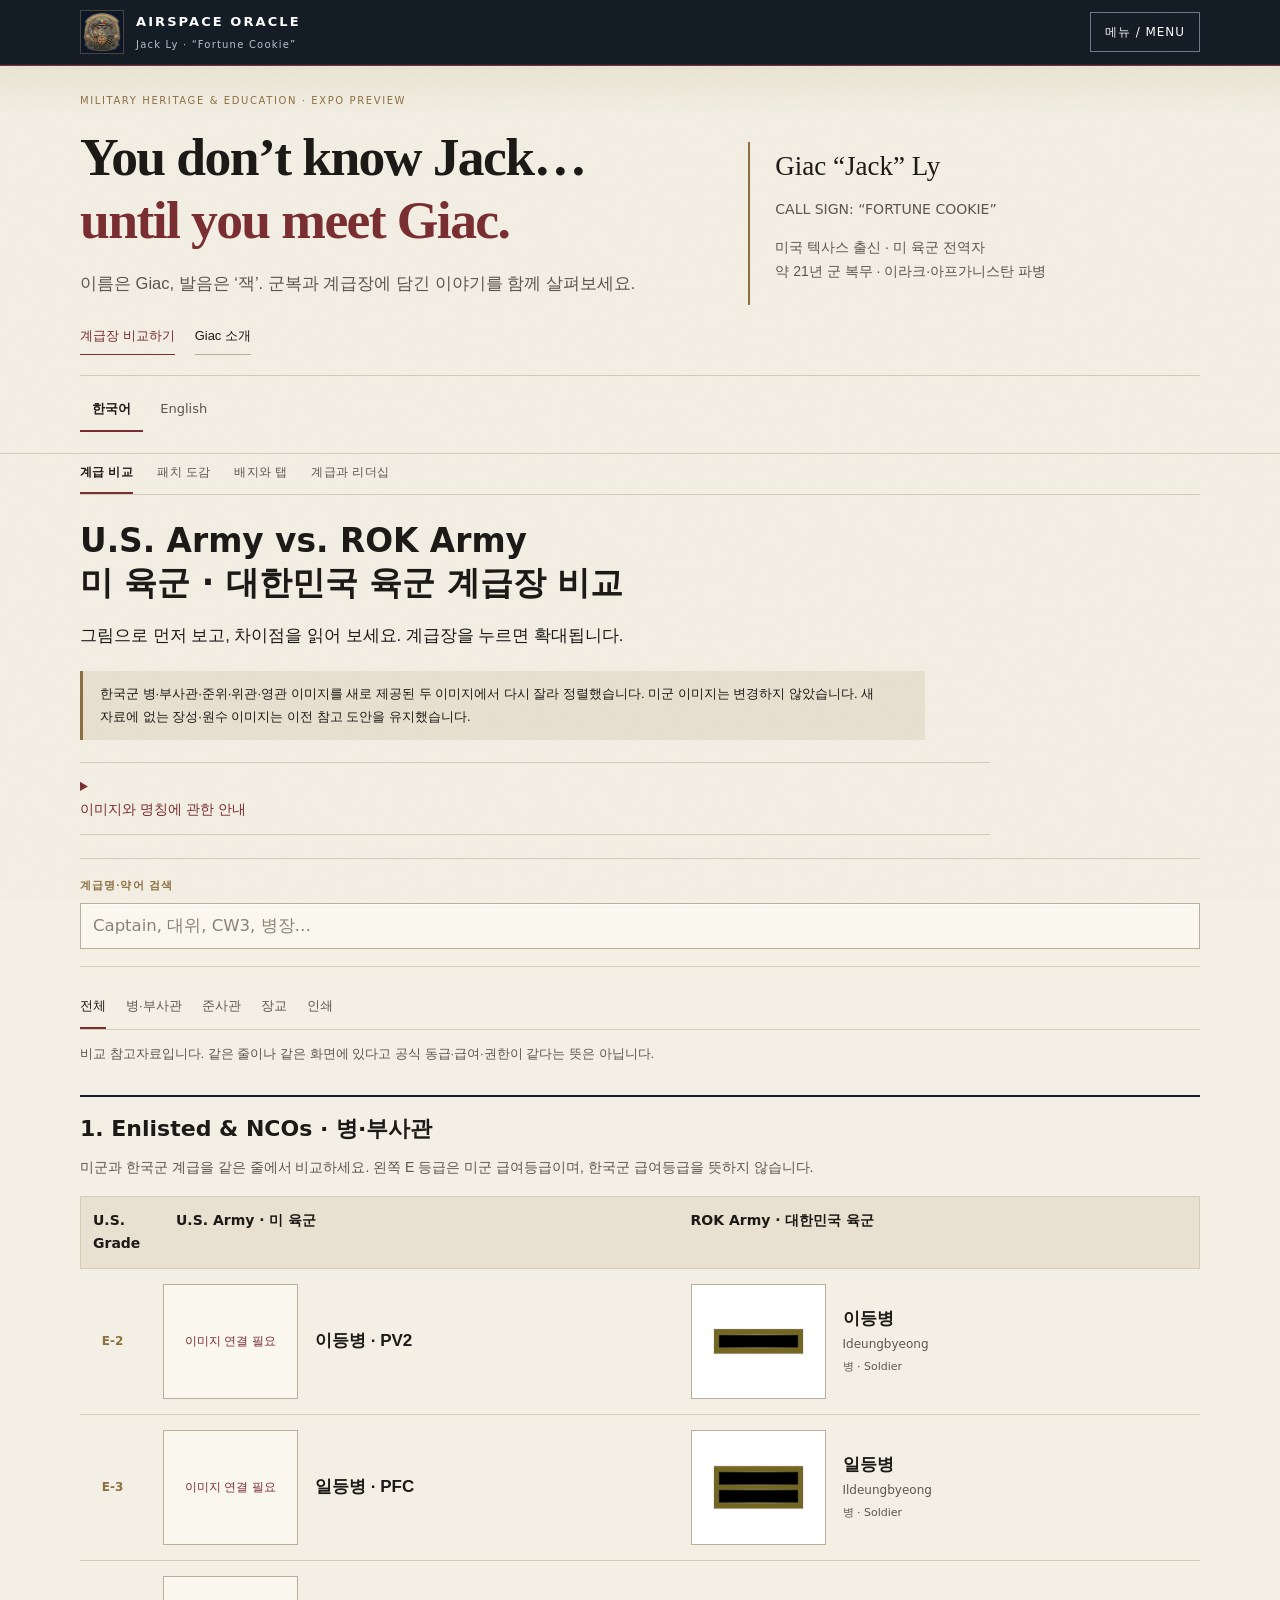
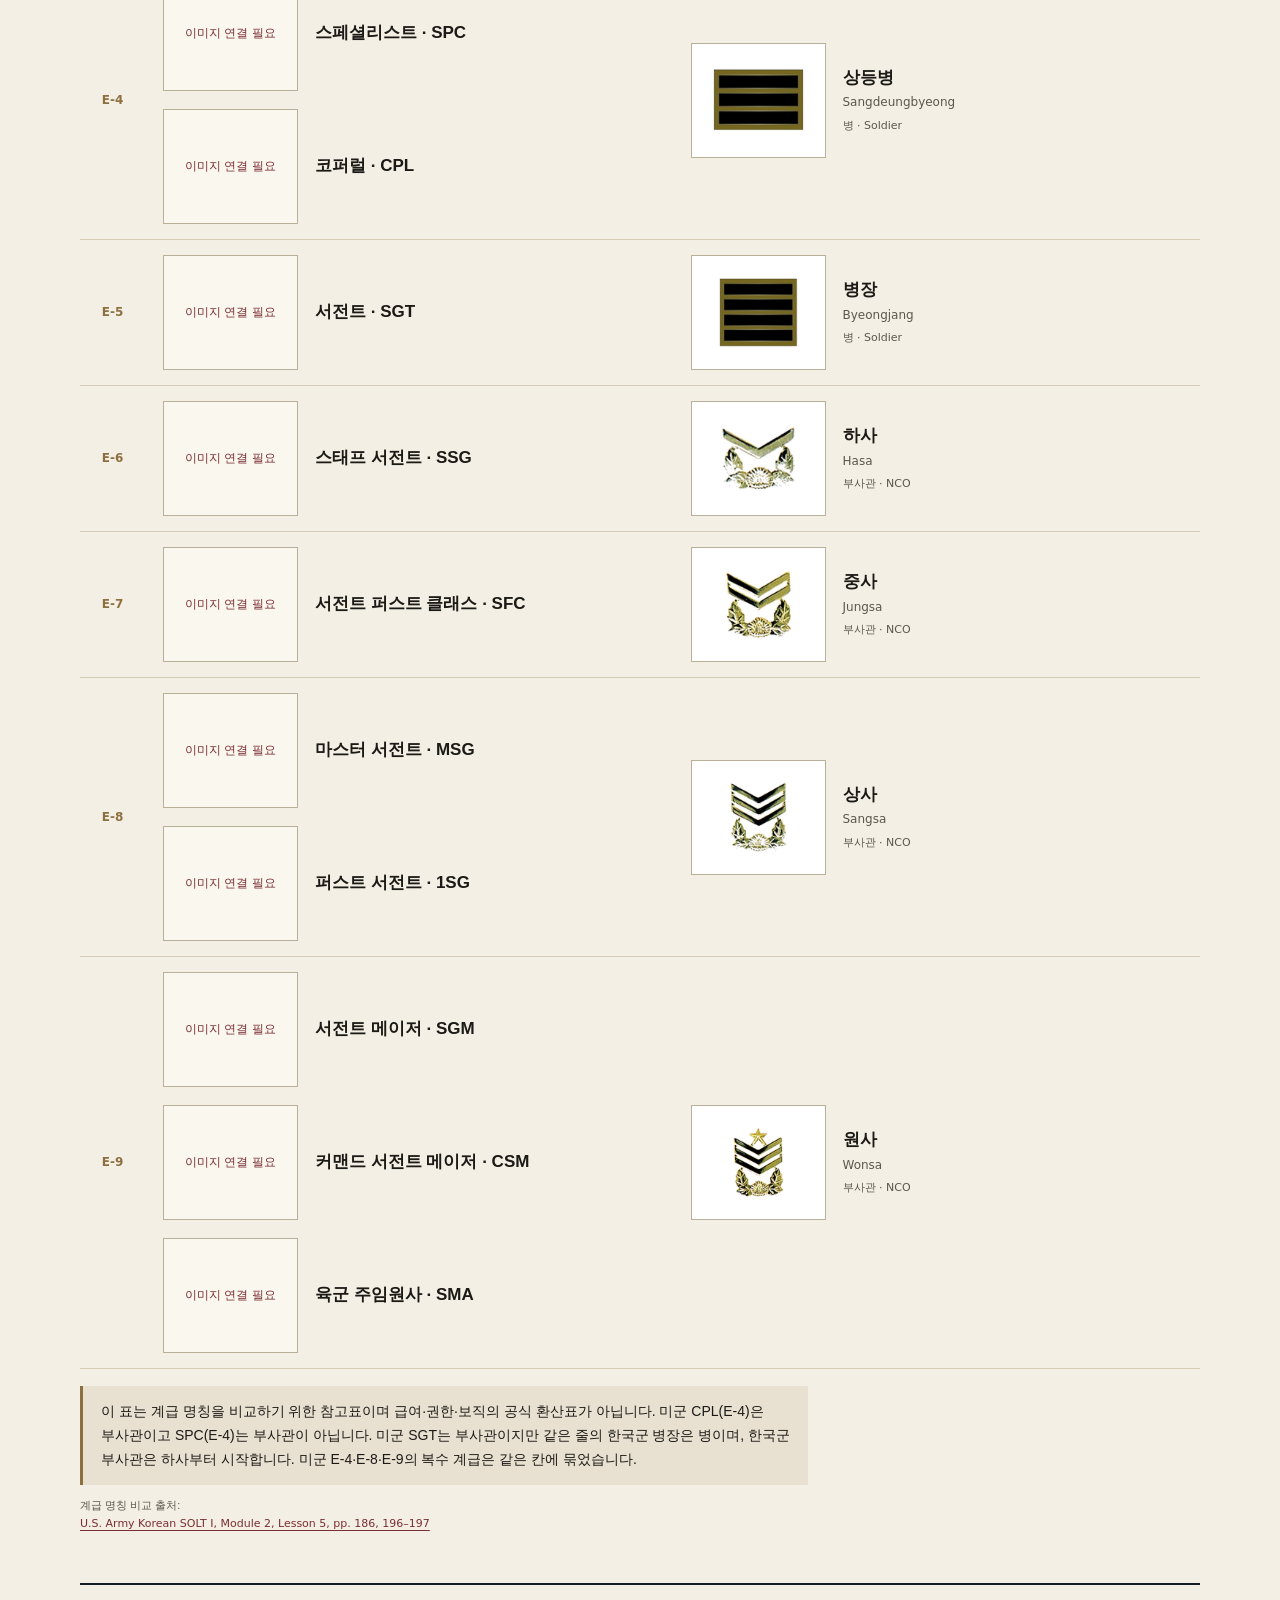
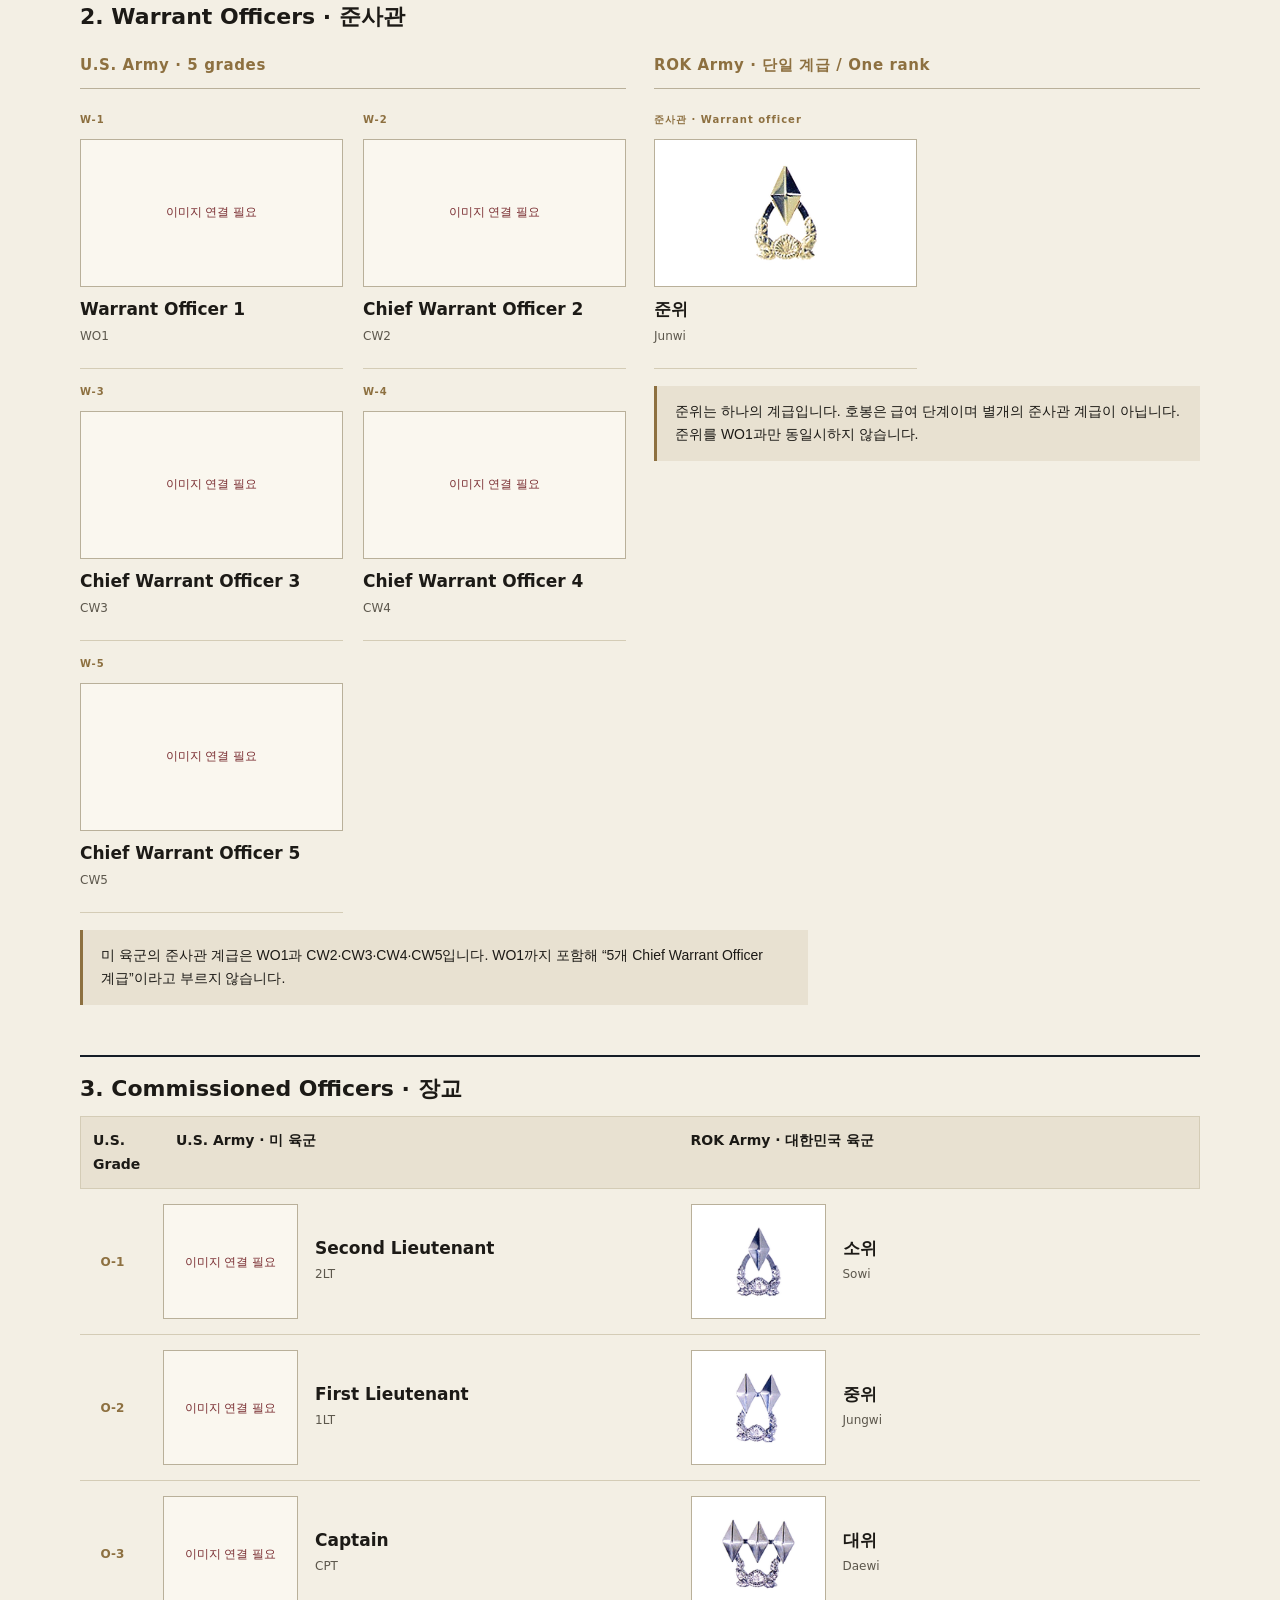
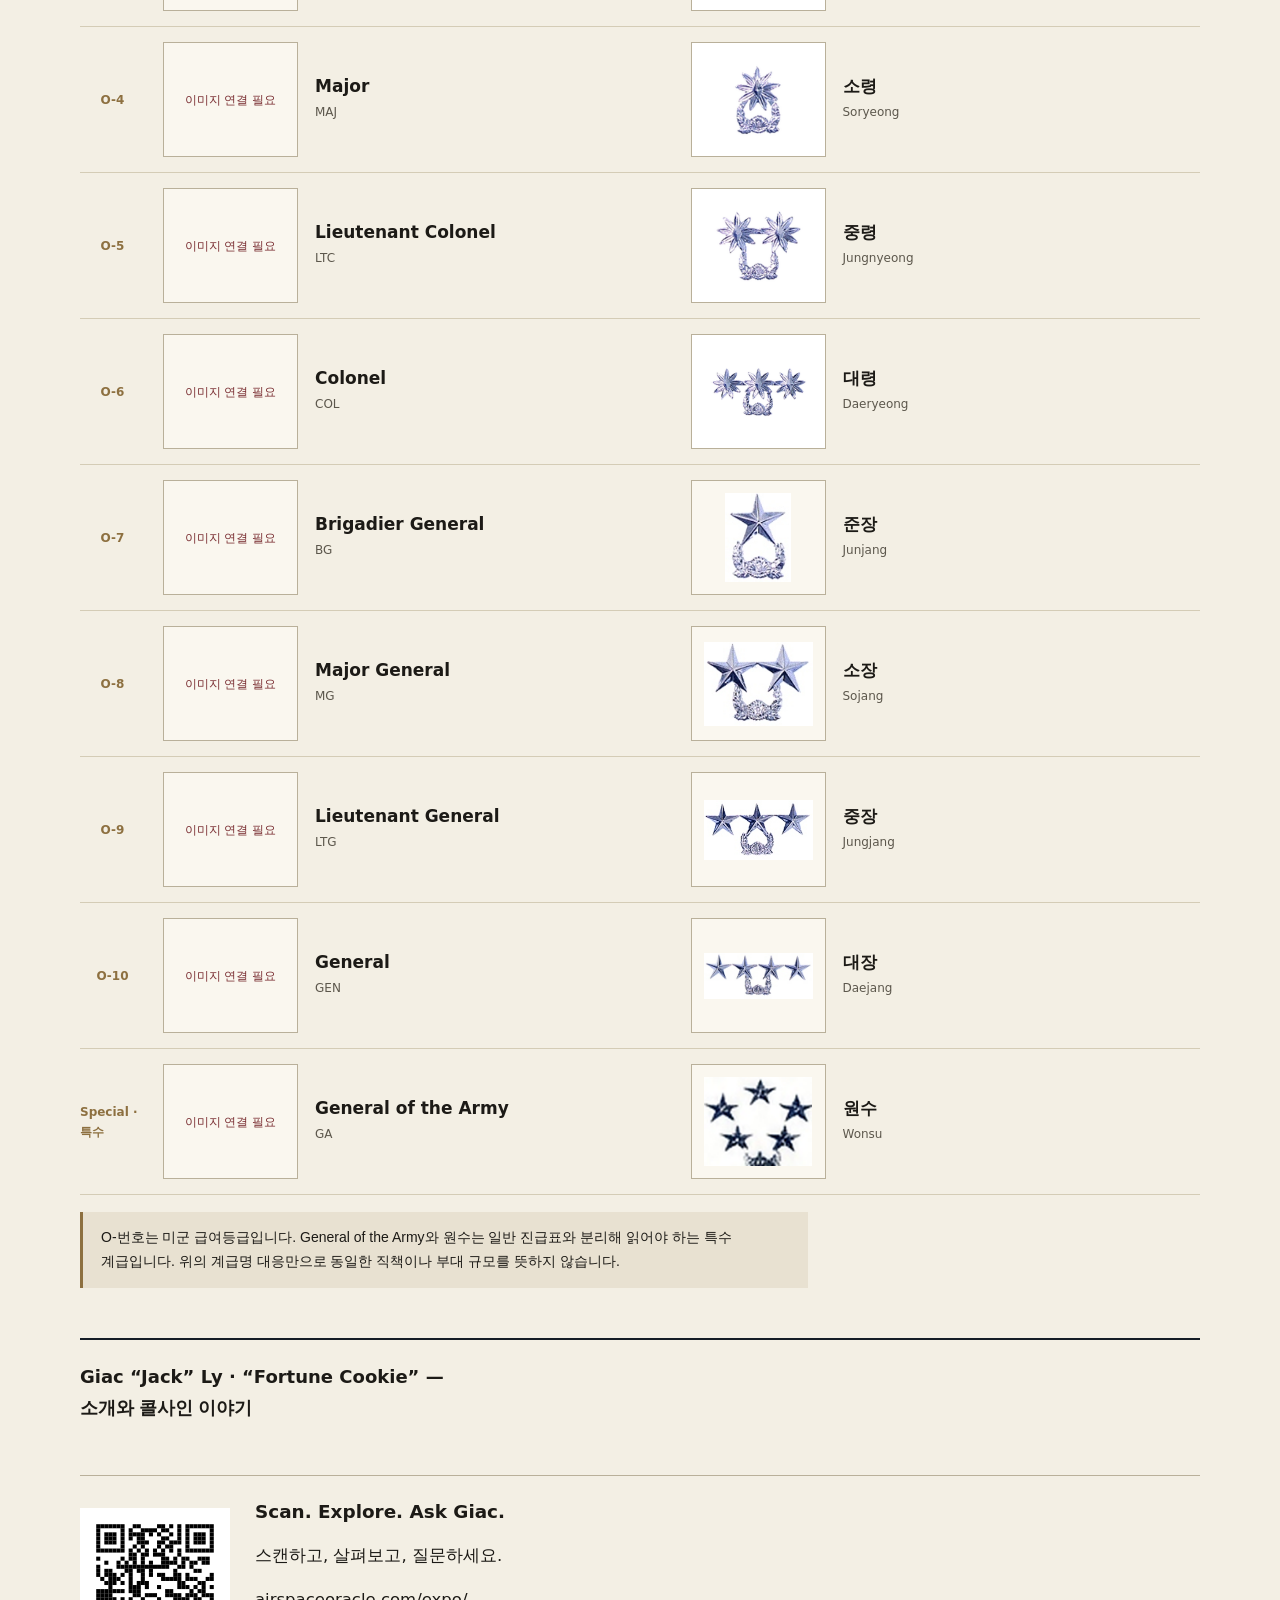
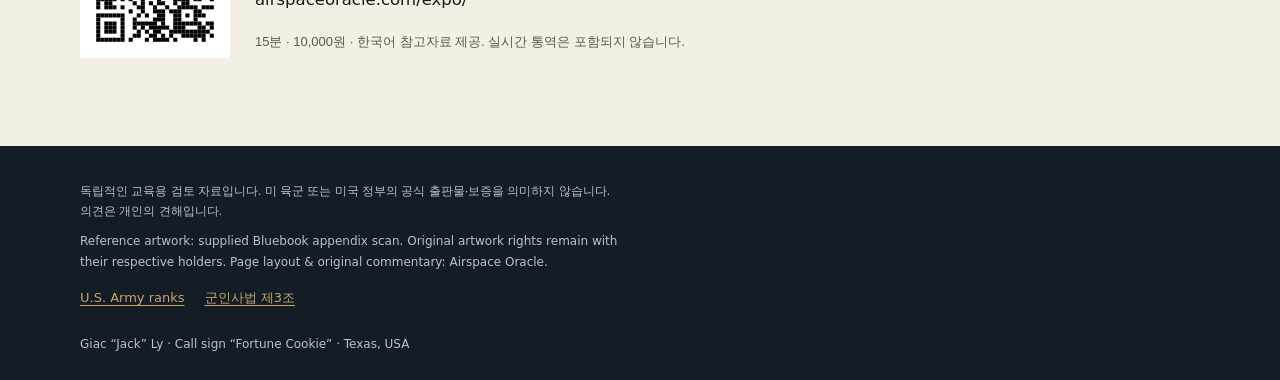
==== commit 24d07ed1: "Add files via upload" ====
--- a/expo/index.html
+++ b/expo/index.html
@@ -1 +1,1030 @@
-<!doctype html><html lang="ko"><head><meta charset="utf-8"><meta name="viewport" content="width=device-width, initial-scale=1"><title>U.S. & ROK Army Rank Guide | Airspace Oracle</title><style>*{box-sizing:border-box}html{scroll-behavior:smooth}body{margin:0;background:#f5f2e9;color:#15253a;font:16px/1.6 system-ui,-apple-system,"Malgun Gothic",sans-serif}header{background:#112641;color:#fff;border-bottom:4px solid #c7a65d}.wrap{max-width:1240px;margin:auto;padding:24px}.top{display:flex;justify-content:space-between;gap:16px;align-items:center;flex-wrap:wrap}.brand{font-weight:900;letter-spacing:.13em;color:inherit;text-decoration:none}button,a{touch-action:manipulation}button,input{font:inherit}button,.button{cursor:pointer;padding:10px 16px;border:1px solid #75818c;border-radius:10px;background:#fff;color:#142940;text-decoration:none}button[aria-pressed=true],.button.primary{background:#ddc383;color:#112641;border-color:#ddc383}button:focus-visible,a:focus-visible,input:focus-visible,summary:focus-visible{outline:3px solid #c39020;outline-offset:4px}.hero{display:grid;grid-template-columns:1.3fr 1fr;gap:30px;align-items:center;padding:30px 0}.hero h1{font-size:clamp(2.3rem,5vw,4.2rem);line-height:1.1;margin:12px 0}.gold{color:#dfc583}.eyebrow{letter-spacing:.12em;font-size:.8rem}.hero p{color:#d8e1ee}.identity{border-left:3px solid #dfc583;padding:12px 20px}.identity h2{margin:0;font-size:1.8rem}.links,.tabs{display:flex;gap:8px;flex-wrap:wrap;margin:15px 0}.review{background:#fff6dc;border:1px solid #cdb46e;padding:14px 18px;border-radius:12px;margin:22px 0;font-size:.9rem}h2{font-size:1.8rem;line-height:1.3}h3{margin:0 0 12px}section{scroll-margin-top:15px}.sectiontitle{background:#43502c;color:#fff;padding:14px 20px;border-radius:12px 12px 0 0;margin:30px 0 0}.sectiontitle h2{margin:0;font-size:1.35rem}.sectionbody{padding:20px;background:#fff;border:1px solid #d8d5cc;border-top:none;border-radius:0 0 12px 12px}.twocol{display:grid;grid-template-columns:1fr 1fr;gap:22px}.country{background:#faf8f2;border:1px solid #dedace;border-radius:12px;padding:16px}.country>h3{border-bottom:2px solid #c9b67d;padding-bottom:9px}.rankgrid{display:grid;grid-template-columns:repeat(3,minmax(0,1fr));gap:10px}.rankcard{background:#fff;border:1px solid #dcd8cb;border-radius:9px;text-align:center;padding:10px 7px;min-width:0}.rankcard h4{font-size:.95rem;line-height:1.3;margin:8px 0;overflow-wrap:anywhere}.rankcard p{font-size:.8rem;margin:4px 0;color:#526174}.grade{font-size:.8rem;color:#3d4e60;font-weight:750;min-height:26px}.art{background:#fff;border:0;padding:8px;width:100%;height:80px;display:flex;align-items:center;justify-content:center;border-radius:6px}.art img{max-width:100%;max-height:64px;object-fit:contain;image-rendering:auto}.noart{height:80px;display:grid;place-items:center;color:#667;font-size:.8rem}.subhead{margin:20px 0 10px;color:#43502c}.note{border-left:4px solid #bd923d;background:#f4efdf;padding:12px 16px;margin:18px 0 0;font-size:.92rem}.offhead,.offrow{display:grid;grid-template-columns:100px 1fr 1fr;gap:12px;align-items:stretch}.offhead{background:#142b47;color:white;padding:12px;border-radius:8px 8px 0 0;font-weight:700}.offrow{padding:12px;border-bottom:1px solid #d5d1c5}.offgrade{display:flex;align-items:center;justify-content:center;font-weight:800;color:#43502c}.offitem{display:grid;grid-template-columns:90px 1fr;align-items:center;gap:12px}.offitem h4{margin:0}.offitem p{margin:3px 0;font-size:.85rem;color:#526174}input{padding:13px;border:1px solid #a7a99e;border-radius:10px;width:100%;background:white}.toolbar{margin-top:25px}.story{background:#eae5d8;padding:22px;border-radius:12px;margin-top:30px}.story summary{cursor:pointer;font-size:1.15rem;font-weight:750}.bio{max-width:850px}.qrblock{display:flex;align-items:center;gap:25px;margin:30px 0}.qrblock svg{width:150px;height:150px;background:white;flex-shrink:0}.muted{color:#526174;font-size:.9rem}footer{background:#112641;color:#d5ddeb;font-size:.83rem}footer a{color:#dfc583}.ko,.en{display:block}body[data-lang=ko] .en,body[data-lang=en] .ko{display:none}[hidden]{display:none!important}dialog{border:2px solid #c4a45b;border-radius:16px;width:min(650px,92vw);padding:24px;background:#fff;color:#132940;text-align:center}dialog::backdrop{background:#000c}dialog img{max-width:100%;max-height:50vh;min-height:130px;object-fit:contain}dialog p{font-size:1.2rem}.sources{display:flex;gap:16px;flex-wrap:wrap}a{color:#173e68}@media(max-width:850px){.hero,.twocol{grid-template-columns:1fr}.rankgrid{grid-template-columns:repeat(4,minmax(0,1fr))}.offitem{grid-template-columns:1fr;gap:2px;text-align:center}.offrow,.offhead{grid-template-columns:55px 1fr 1fr;gap:8px}.offgrade{font-size:.8rem}.offitem .art{height:65px}.offitem h4{font-size:.95rem}}@media(max-width:480px){.wrap{padding:15px}.rankgrid{grid-template-columns:repeat(2,minmax(0,1fr))}.sectionbody,.country{padding:12px}.qrblock{flex-wrap:wrap}}@media print{header{background:white;color:black}.top,.links,.tabs,.toolbar,.review,.art+button{display:none}.hero{display:block}.hero p,.gold{color:black}.hero h1{font-size:26pt}.identity{display:none}.ranksection[hidden],.rankcard[hidden],.offrow[hidden]{display:block!important}.twocol{grid-template-columns:1fr 1fr}.rankgrid{grid-template-columns:repeat(3,1fr)}.rankcard,.offrow{break-inside:avoid}.sectiontitle{background:#ddd;color:black}.sectionbody{padding:10px}.art{height:55px}.art img{max-height:48px}.story{display:none}footer{background:white;color:black}.offrow{display:grid!important}.ko,.en{display:block!important}}</style><link rel="stylesheet" v=3"></head><body data-lang="ko"><header><div class="wrap"><div class="top"><a class="brand" href="/">AIRSPACE ORACLE</a><div><button id="ko" aria-pressed="true" onclick="setLang('ko')">한국어</button> <button id="en" aria-pressed="false" onclick="setLang('en')">English</button></div></div><div class="hero"><div><div class="eyebrow">MILITARY HERITAGE & EDUCATION · EXPO PREVIEW</div><h1>You don’t know Jack…<br><span class="gold">until you meet Giac.</span></h1><p><span class="ko" lang="ko">이름은 Giac, 발음은 ‘잭’. 군복과 계급장에 담긴 이야기를 함께 살펴보세요.</span><span class="en" lang="en">Giac is pronounced “Jack.” Explore the stories behind the uniform and its insignia.</span></p><div class="links"><a class="button primary" href="#guide"><span class="ko" lang="ko">계급장 비교하기</span><span class="en" lang="en">Compare ranks</span></a><a class="button" href="#about"><span class="ko" lang="ko">Giac 소개</span><span class="en" lang="en">Meet Giac</span></a></div></div><div class="identity"><h2>Giac “Jack” Ly</h2><p class="gold">CALL SIGN: “FORTUNE COOKIE”</p><p><span class="ko" lang="ko">미국 텍사스 출신 · 미 육군 전역자<br>약 21년 군 복무 · 이라크·아프가니스탄 파병</span><span class="en" lang="en">Texas, USA · U.S. Army veteran<br>About 21 years of military service · Iraq & Afghanistan deployments</span></p></div></div></div></header><main class="wrap" id="guide"><h2>U.S. Army vs. ROK Army<br>미 육군 · 대한민국 육군 계급장 비교</h2><p><span class="ko" lang="ko">그림으로 먼저 보고, 차이점을 읽어 보세요. 계급장을 누르면 확대됩니다.</span><span class="en" lang="en">Look first, then explore the differences. Tap an insignia image to enlarge it.</span></p><div class="review"><span class="ko" lang="ko">검토용 미리보기: 계급장 그림은 제공하신 Bluebook 스캔에서 잘라 사용했습니다. 원본 해상도가 낮아 흐릴 수 있으며, 최종 교육·인쇄용으로 배포하기 전에 각 그림과 사용 권한을 확인하고 고해상도 자료로 교체해야 합니다. 계급명은 편집 가능한 본문으로 다시 작성했습니다.</span><span class="en" lang="en">Review preview: insignia images are cropped from your supplied Bluebook scan. Low source resolution limits clarity. Each image and reuse rights must be checked and higher-resolution artwork substituted before final educational/print distribution. Rank labels have been rebuilt as editable text.</span></div><div class="toolbar"><label for="search"><span class="ko" lang="ko">계급명·약어 검색</span><span class="en" lang="en">Search rank names or abbreviations</span></label><input id="search" type="search" placeholder="Captain, 대위, CW3, 병장…" oninput="applyFilters()"></div><nav class="tabs" aria-label="Rank sections"><button data-tab="all" aria-pressed="true" onclick="tab('all')"><span class="ko" lang="ko">전체</span><span class="en" lang="en">All</span></button><button data-tab="enlisted" aria-pressed="false" onclick="tab('enlisted')"><span class="ko" lang="ko">병·부사관</span><span class="en" lang="en">Soldiers & NCOs</span></button><button data-tab="warrant" aria-pressed="false" onclick="tab('warrant')"><span class="ko" lang="ko">준사관</span><span class="en" lang="en">Warrant officers</span></button><button data-tab="officers" aria-pressed="false" onclick="tab('officers')"><span class="ko" lang="ko">장교</span><span class="en" lang="en">Officers</span></button><button onclick="window.print()"><span class="ko" lang="ko">인쇄</span><span class="en" lang="en">Print</span></button></nav><p class="muted"><span class="ko" lang="ko">비교 참고자료입니다. 같은 줄이나 같은 화면에 있다고 공식 동급·급여·권한이 같다는 뜻은 아닙니다.</span><span class="en" lang="en">Comparative reference only. Shared rows or panels do not establish official equivalence in rank, pay or authority.</span></p><section class="ranksection" data-section="enlisted"><div class="sectiontitle"><h2>1. Enlisted & NCOs · 병·부사관</h2></div><div class="sectionbody"><div class="twocol"><div class="country"><h3>U.S. Army · 미 육군</h3><div class="rankgrid"><article class="rankcard" data-search="e-1 private pv1 "><div class="grade">E-1</div><div class="noart"><span class="ko" lang="ko">계급장 없음</span><span class="en" lang="en">No insignia</span></div><h4>Private</h4><p>PV1</p></article><article class="rankcard" data-search="e-2 private pv2 [data-uri]"><div class="grade">E-2</div><button class="art" type="button" onclick="zoom(this)" aria-label="Private"><img src="[data-uri]" alt="Private"></button><h4>Private</h4><p>PV2</p></article><article class="rankcard" data-search="e-3 private first class pfc [data-uri]"><div class="grade">E-3</div><button class="art" type="button" onclick="zoom(this)" aria-label="Private First Class"><img src="[data-uri]" alt="Private First Class"></button><h4>Private First Class</h4><p>PFC</p></article><article class="rankcard" data-search="e-4 specialist / corporal spc / cpl [data-uri]"><div class="grade">E-4</div><button class="art" type="button" onclick="zoom(this)" aria-label="Specialist / Corporal"><img src="[data-uri]" alt="Specialist / Corporal"></button><h4>Specialist / Corporal</h4><p>SPC / CPL</p></article><article class="rankcard" data-search="e-5 sergeant sgt [data-uri]"><div class="grade">E-5</div><button class="art" type="button" onclick="zoom(this)" aria-label="Sergeant"><img src="[data-uri]" alt="Sergeant"></button><h4>Sergeant</h4><p>SGT</p></article><article class="rankcard" data-search="e-6 staff sergeant ssg [data-uri]"><div class="grade">E-6</div><button class="art" type="button" onclick="zoom(this)" aria-label="Staff Sergeant"><img src="[data-uri]" alt="Staff Sergeant"></button><h4>Staff Sergeant</h4><p>SSG</p></article><article class="rankcard" data-search="e-7 sergeant first class sfc [data-uri]"><div class="grade">E-7</div><button class="art" type="button" onclick="zoom(this)" aria-label="Sergeant First Class"><img src="[data-uri]" alt="Sergeant First Class"></button><h4>Sergeant First Class</h4><p>SFC</p></article><article class="rankcard" data-search="e-8 master sergeant / first sergeant msg / 1sg [data-uri]"><div class="grade">E-8</div><button class="art" type="button" onclick="zoom(this)" aria-label="Master Sergeant / First Sergeant"><img src="[data-uri]" alt="Master Sergeant / First Sergeant"></button><h4>Master Sergeant / First Sergeant</h4><p>MSG / 1SG</p></article><article class="rankcard" data-search="e-9 sergeant major / command sergeant major sgm / csm [data-uri]"><div class="grade">E-9</div><button class="art" type="button" onclick="zoom(this)" aria-label="Sergeant Major / Command Sergeant Major"><img src="[data-uri]" alt="Sergeant Major / Command Sergeant Major"></button><h4>Sergeant Major / Command Sergeant Major</h4><p>SGM / CSM</p></article><article class="rankcard" data-search="e-9 sergeant major of the army sma [data-uri]"><div class="grade">E-9</div><button class="art" type="button" onclick="zoom(this)" aria-label="Sergeant Major of the Army"><img src="[data-uri]" alt="Sergeant Major of the Army"></button><h4>Sergeant Major of the Army</h4><p>SMA</p></article></div></div><div class="country"><h3>ROK Army · 대한민국 육군</h3><h4 class="subhead">병 · Soldiers</h4><div class="rankgrid"><article class="rankcard" data-search="이등병 ideungbyeong 병 · soldier [data-uri]"><div class="grade">병 · Soldier</div><button class="art" type="button" onclick="zoom(this)" aria-label="이등병"><img src="[data-uri]" alt="이등병"></button><h4>이등병</h4><p>Ideungbyeong</p></article><article class="rankcard" data-search="일등병 ildeungbyeong 병 · soldier [data-uri]"><div class="grade">병 · Soldier</div><button class="art" type="button" onclick="zoom(this)" aria-label="일등병"><img src="[data-uri]" alt="일등병"></button><h4>일등병</h4><p>Ildeungbyeong</p></article><article class="rankcard" data-search="상등병 sangdeungbyeong 병 · soldier [data-uri]"><div class="grade">병 · Soldier</div><button class="art" type="button" onclick="zoom(this)" aria-label="상등병"><img src="[data-uri]" alt="상등병"></button><h4>상등병</h4><p>Sangdeungbyeong</p></article><article class="rankcard" data-search="병장 byeongjang 병 · soldier [data-uri]"><div class="grade">병 · Soldier</div><button class="art" type="button" onclick="zoom(this)" aria-label="병장"><img src="[data-uri]" alt="병장"></button><h4>병장</h4><p>Byeongjang</p></article></div><h4 class="subhead">부사관 · Noncommissioned officers</h4><div class="rankgrid"><article class="rankcard" data-search="하사 hasa 부사관 · nco [data-uri]"><div class="grade">부사관 · NCO</div><button class="art" type="button" onclick="zoom(this)" aria-label="하사"><img src="[data-uri]" alt="하사"></button><h4>하사</h4><p>Hasa</p></article><article class="rankcard" data-search="중사 jungsa 부사관 · nco [data-uri]"><div class="grade">부사관 · NCO</div><button class="art" type="button" onclick="zoom(this)" aria-label="중사"><img src="[data-uri]" alt="중사"></button><h4>중사</h4><p>Jungsa</p></article><article class="rankcard" data-search="상사 sangsa 부사관 · nco [data-uri]"><div class="grade">부사관 · NCO</div><button class="art" type="button" onclick="zoom(this)" aria-label="상사"><img src="[data-uri]" alt="상사"></button><h4>상사</h4><p>Sangsa</p></article><article class="rankcard" data-search="원사 wonsa 부사관 · nco [data-uri]"><div class="grade">부사관 · NCO</div><button class="art" type="button" onclick="zoom(this)" aria-label="원사"><img src="[data-uri]" alt="원사"></button><h4>원사</h4><p>Wonsa</p></article></div></div></div><div class="note"><span class="ko" lang="ko">핵심 차이: 미 육군 Corporal(CPL, E-4)은 부사관이며 Specialist(SPC, E-4)는 부사관이 아닙니다. 한국군 병장은 병, 하사부터는 부사관입니다. 서로 다른 계급 구조를 억지로 일대일 대응시키지 않았습니다.</span><span class="en" lang="en">Key difference: U.S. Army Corporal (CPL, E-4) is an NCO; Specialist (SPC, E-4) is not. Korean 병장 is a soldier rank; the Korean NCO ladder begins at 하사. Different career structures are displayed independently rather than forced into one-to-one matches.</span></div></div></section><section class="ranksection" data-section="warrant"><div class="sectiontitle"><h2>2. Warrant Officers · 준사관</h2></div><div class="sectionbody"><div class="twocol"><div class="country"><h3>U.S. Army · 5 grades</h3><div class="rankgrid"><article class="rankcard" data-search="w-1 warrant officer 1 wo1 [data-uri]"><div class="grade">W-1</div><button class="art" type="button" onclick="zoom(this)" aria-label="Warrant Officer 1"><img src="[data-uri]" alt="Warrant Officer 1"></button><h4>Warrant Officer 1</h4><p>WO1</p></article><article class="rankcard" data-search="w-2 chief warrant officer 2 cw2 [data-uri]"><div class="grade">W-2</div><button class="art" type="button" onclick="zoom(this)" aria-label="Chief Warrant Officer 2"><img src="[data-uri]" alt="Chief Warrant Officer 2"></button><h4>Chief Warrant Officer 2</h4><p>CW2</p></article><article class="rankcard" data-search="w-3 chief warrant officer 3 cw3 [data-uri]"><div class="grade">W-3</div><button class="art" type="button" onclick="zoom(this)" aria-label="Chief Warrant Officer 3"><img src="[data-uri]" alt="Chief Warrant Officer 3"></button><h4>Chief Warrant Officer 3</h4><p>CW3</p></article><article class="rankcard" data-search="w-4 chief warrant officer 4 cw4 [data-uri]"><div class="grade">W-4</div><button class="art" type="button" onclick="zoom(this)" aria-label="Chief Warrant Officer 4"><img src="[data-uri]" alt="Chief Warrant Officer 4"></button><h4>Chief Warrant Officer 4</h4><p>CW4</p></article><article class="rankcard" data-search="w-5 chief warrant officer 5 cw5 [data-uri]"><div class="grade">W-5</div><button class="art" type="button" onclick="zoom(this)" aria-label="Chief Warrant Officer 5"><img src="[data-uri]" alt="Chief Warrant Officer 5"></button><h4>Chief Warrant Officer 5</h4><p>CW5</p></article></div></div><div class="country"><h3>ROK Army · 단일 계급 / One rank</h3><div class="rankgrid"><article class="rankcard" data-search="준사관 · warrant officer 준위 junwi [data-uri]"><div class="grade">준사관 · Warrant officer</div><button class="art" type="button" onclick="zoom(this)" aria-label="준위"><img src="[data-uri]" alt="준위"></button><h4>준위</h4><p>Junwi</p></article></div><div class="note"><span class="ko" lang="ko">준위는 하나의 계급입니다. 호봉은 급여 단계이며 별개의 준사관 계급이 아닙니다. 준위를 WO1과만 동일시하지 않습니다.</span><span class="en" lang="en">Junwi is one rank. A pay step (호봉) is not a separate warrant rank. Junwi is not presented as equivalent only to WO1.</span></div></div></div><div class="note"><span class="ko" lang="ko">미 육군의 준사관 계급은 WO1과 CW2·CW3·CW4·CW5입니다. WO1까지 포함해 “5개 Chief Warrant Officer 계급”이라고 부르지 않습니다.</span><span class="en" lang="en">The U.S. Army warrant ladder is WO1 plus CW2, CW3, CW4 and CW5—not five Chief Warrant Officer ranks.</span></div></div></section><section class="ranksection" data-section="officers"><div class="sectiontitle"><h2>3. Commissioned Officers · 장교</h2></div><div class="sectionbody"><div class="offhead"><div>U.S.<br>Grade</div><div>U.S. Army · 미 육군</div><div>ROK Army · 대한민국 육군</div></div><article class="offrow" data-search="o-1 second lieutenant 2lt 소위 sowi"><div class="offgrade">O-1</div><div class="offitem"><button class="art" type="button" onclick="zoom(this)" aria-label="Second Lieutenant"><img src="[data-uri]" alt="Second Lieutenant"></button><div><h4>Second Lieutenant</h4><p>2LT</p></div></div><div class="offitem"><button class="art" type="button" onclick="zoom(this)" aria-label="소위"><img src="[data-uri]" alt="소위"></button><div><h4 lang="ko">소위</h4><p>Sowi</p></div></div></article><article class="offrow" data-search="o-2 first lieutenant 1lt 중위 jungwi"><div class="offgrade">O-2</div><div class="offitem"><button class="art" type="button" onclick="zoom(this)" aria-label="First Lieutenant"><img src="[data-uri]" alt="First Lieutenant"></button><div><h4>First Lieutenant</h4><p>1LT</p></div></div><div class="offitem"><button class="art" type="button" onclick="zoom(this)" aria-label="중위"><img src="[data-uri]" alt="중위"></button><div><h4 lang="ko">중위</h4><p>Jungwi</p></div></div></article><article class="offrow" data-search="o-3 captain cpt 대위 daewi"><div class="offgrade">O-3</div><div class="offitem"><button class="art" type="button" onclick="zoom(this)" aria-label="Captain"><img src="[data-uri]" alt="Captain"></button><div><h4>Captain</h4><p>CPT</p></div></div><div class="offitem"><button class="art" type="button" onclick="zoom(this)" aria-label="대위"><img src="[data-uri]" alt="대위"></button><div><h4 lang="ko">대위</h4><p>Daewi</p></div></div></article><article class="offrow" data-search="o-4 major maj 소령 soryeong"><div class="offgrade">O-4</div><div class="offitem"><button class="art" type="button" onclick="zoom(this)" aria-label="Major"><img src="[data-uri]" alt="Major"></button><div><h4>Major</h4><p>MAJ</p></div></div><div class="offitem"><button class="art" type="button" onclick="zoom(this)" aria-label="소령"><img src="[data-uri]" alt="소령"></button><div><h4 lang="ko">소령</h4><p>Soryeong</p></div></div></article><article class="offrow" data-search="o-5 lieutenant colonel ltc 중령 jungnyeong"><div class="offgrade">O-5</div><div class="offitem"><button class="art" type="button" onclick="zoom(this)" aria-label="Lieutenant Colonel"><img src="[data-uri]" alt="Lieutenant Colonel"></button><div><h4>Lieutenant Colonel</h4><p>LTC</p></div></div><div class="offitem"><button class="art" type="button" onclick="zoom(this)" aria-label="중령"><img src="[data-uri]" alt="중령"></button><div><h4 lang="ko">중령</h4><p>Jungnyeong</p></div></div></article><article class="offrow" data-search="o-6 colonel col 대령 daeryeong"><div class="offgrade">O-6</div><div class="offitem"><button class="art" type="button" onclick="zoom(this)" aria-label="Colonel"><img src="[data-uri]" alt="Colonel"></button><div><h4>Colonel</h4><p>COL</p></div></div><div class="offitem"><button class="art" type="button" onclick="zoom(this)" aria-label="대령"><img src="[data-uri]" alt="대령"></button><div><h4 lang="ko">대령</h4><p>Daeryeong</p></div></div></article><article class="offrow" data-search="o-7 brigadier general bg 준장 junjang"><div class="offgrade">O-7</div><div class="offitem"><button class="art" type="button" onclick="zoom(this)" aria-label="Brigadier General"><img src="[data-uri]" alt="Brigadier General"></button><div><h4>Brigadier General</h4><p>BG</p></div></div><div class="offitem"><button class="art" type="button" onclick="zoom(this)" aria-label="준장"><img src="[data-uri]" alt="준장"></button><div><h4 lang="ko">준장</h4><p>Junjang</p></div></div></article><article class="offrow" data-search="o-8 major general mg 소장 sojang"><div class="offgrade">O-8</div><div class="offitem"><button class="art" type="button" onclick="zoom(this)" aria-label="Major General"><img src="[data-uri]" alt="Major General"></button><div><h4>Major General</h4><p>MG</p></div></div><div class="offitem"><button class="art" type="button" onclick="zoom(this)" aria-label="소장"><img src="[data-uri]" alt="소장"></button><div><h4 lang="ko">소장</h4><p>Sojang</p></div></div></article><article class="offrow" data-search="o-9 lieutenant general ltg 중장 jungjang"><div class="offgrade">O-9</div><div class="offitem"><button class="art" type="button" onclick="zoom(this)" aria-label="Lieutenant General"><img src="[data-uri]" alt="Lieutenant General"></button><div><h4>Lieutenant General</h4><p>LTG</p></div></div><div class="offitem"><button class="art" type="button" onclick="zoom(this)" aria-label="중장"><img src="[data-uri]" alt="중장"></button><div><h4 lang="ko">중장</h4><p>Jungjang</p></div></div></article><article class="offrow" data-search="o-10 general gen 대장 daejang"><div class="offgrade">O-10</div><div class="offitem"><button class="art" type="button" onclick="zoom(this)" aria-label="General"><img src="[data-uri]" alt="General"></button><div><h4>General</h4><p>GEN</p></div></div><div class="offitem"><button class="art" type="button" onclick="zoom(this)" aria-label="대장"><img src="[data-uri]" alt="대장"></button><div><h4 lang="ko">대장</h4><p>Daejang</p></div></div></article><article class="offrow" data-search="special · 특수 general of the army ga 원수 wonsu"><div class="offgrade">Special · 특수</div><div class="offitem"><button class="art" type="button" onclick="zoom(this)" aria-label="General of the Army"><img src="[data-uri]" alt="General of the Army"></button><div><h4>General of the Army</h4><p>GA</p></div></div><div class="offitem"><button class="art" type="button" onclick="zoom(this)" aria-label="원수"><img src="[data-uri]" alt="원수"></button><div><h4 lang="ko">원수</h4><p>Wonsu</p></div></div></article><div class="note"><span class="ko" lang="ko">O-번호는 미군 급여등급입니다. General of the Army와 원수는 일반 진급표와 분리해 읽어야 하는 특수 계급입니다. 위의 계급명 대응만으로 동일한 직책이나 부대 규모를 뜻하지 않습니다.</span><span class="en" lang="en">O-numbers are U.S. pay grades. General of the Army and 원수 are special ranks, separate from the regular ladder. Matching titles do not imply identical appointments or unit sizes.</span></div></div></section><p id="empty" hidden><span class="ko" lang="ko">검색 결과가 없습니다. 검색어를 지우고 다시 시도해 주세요.</span><span class="en" lang="en">No matching ranks. Clear the search and try again.</span></p><details class="story" id="about"><summary>Giac “Jack” Ly · “Fortune Cookie” — <span class="ko" lang="ko">소개와 콜사인 이야기</span><span class="en" lang="en">Background & call-sign story</span></summary><div class="bio"><p><span class="ko" lang="ko">1995년 미 육군에 입대해 2016년에 전역했습니다. 제82공수사단에서 공수대원이자 전투공병으로 복무했고, 무릎 부상 이후 항공교통관제로 전환했습니다. Sergeant First Class(E-7)를 거쳐 준사관이 되었습니다. 이라크와 아프가니스탄 파병, 여러 차례 한국 근무를 경험했습니다. 현재는 한국의 미8군 사령부에서 민간인 공역 관리자로 근무하고 있습니다.</span><span class="en" lang="en">I joined the U.S. Army in 1995 and retired in 2016. I served as a paratrooper and combat engineer with the 82nd Airborne Division, then moved into air traffic control after a knee injury. I advanced to Sergeant First Class (E-7) before becoming a warrant officer. My service included deployments to Iraq and Afghanistan and multiple tours in Korea. Today, I work as a civilian airspace manager at Eighth Army headquarters in Korea.</span></p><p><span class="ko" lang="ko">미국에서 아시아계 미국인으로 자라면서 “중국 사람이죠?”라는 질문을 자주 들었습니다. 겉모습은 아시아계인데 아시아 언어로 대화하지 못하니 다른 아시아 사람들도 헷갈려 할 때가 있었죠. 결국 매번 설명하기보다 제 방식의 유머로 받아들이기로 했습니다. 당시 콜사인도 잘 맞지 않아 “Fortune Cookie”가 탄생했습니다. 아시아를 떠올리게 하지만 미국에서도 자연스러운 이름. 조금은 의외이고 가끔은 오해받는, 저다운 이름입니다.</span><span class="en" lang="en">Growing up Asian American, I often heard, “You’re Chinese, right?” Even people from other Asian countries sometimes weren’t sure what to make of me: I looked Asian but couldn’t communicate in an Asian language. Eventually, I chose to have a little fun with the stereotype. My old call sign never fit, so “Fortune Cookie” was born. Something people associate with Asia that feels right at home in America. A little unexpected, a little misunderstood—and a lot like me.</span></p></div></details><section class="qrblock"><svg xmlns="http://www.w3.org/2000/svg" viewBox="0 0 37 37" role="img" aria-label="QR for Airspace Oracle expo"><rect width="100%" height="100%" fill="white"/><g fill="black"><rect x="4" y="4" width="1" height="1"/><rect x="5" y="4" width="1" height="1"/><rect x="6" y="4" width="1" height="1"/><rect x="7" y="4" width="1" height="1"/><rect x="8" y="4" width="1" height="1"/><rect x="9" y="4" width="1" height="1"/><rect x="10" y="4" width="1" height="1"/><rect x="13" y="4" width="1" height="1"/><rect x="14" y="4" width="1" height="1"/><rect x="19" y="4" width="1" height="1"/><rect x="20" y="4" width="1" height="1"/><rect x="22" y="4" width="1" height="1"/><rect x="24" y="4" width="1" height="1"/><rect x="26" y="4" width="1" height="1"/><rect x="27" y="4" width="1" height="1"/><rect x="28" y="4" width="1" height="1"/><rect x="29" y="4" width="1" height="1"/><rect x="30" y="4" width="1" height="1"/><rect x="31" y="4" width="1" height="1"/><rect x="32" y="4" width="1" height="1"/><rect x="4" y="5" width="1" height="1"/><rect x="10" y="5" width="1" height="1"/><rect x="12" y="5" width="1" height="1"/><rect x="15" y="5" width="1" height="1"/><rect x="16" y="5" width="1" height="1"/><rect x="17" y="5" width="1" height="1"/><rect x="18" y="5" width="1" height="1"/><rect x="20" y="5" width="1" height="1"/><rect x="21" y="5" width="1" height="1"/><rect x="24" y="5" width="1" height="1"/><rect x="26" y="5" width="1" height="1"/><rect x="32" y="5" width="1" height="1"/><rect x="4" y="6" width="1" height="1"/><rect x="6" y="6" width="1" height="1"/><rect x="7" y="6" width="1" height="1"/><rect x="8" y="6" width="1" height="1"/><rect x="10" y="6" width="1" height="1"/><rect x="12" y="6" width="1" height="1"/><rect x="13" y="6" width="1" height="1"/><rect x="14" y="6" width="1" height="1"/><rect x="15" y="6" width="1" height="1"/><rect x="17" y="6" width="1" height="1"/><rect x="19" y="6" width="1" height="1"/><rect x="22" y="6" width="1" height="1"/><rect x="24" y="6" width="1" height="1"/><rect x="26" y="6" width="1" height="1"/><rect x="28" y="6" width="1" height="1"/><rect x="29" y="6" width="1" height="1"/><rect x="30" y="6" width="1" height="1"/><rect x="32" y="6" width="1" height="1"/><rect x="4" y="7" width="1" height="1"/><rect x="6" y="7" width="1" height="1"/><rect x="7" y="7" width="1" height="1"/><rect x="8" y="7" width="1" height="1"/><rect x="10" y="7" width="1" height="1"/><rect x="12" y="7" width="1" height="1"/><rect x="14" y="7" width="1" height="1"/><rect x="15" y="7" width="1" height="1"/><rect x="20" y="7" width="1" height="1"/><rect x="21" y="7" width="1" height="1"/><rect x="24" y="7" width="1" height="1"/><rect x="26" y="7" width="1" height="1"/><rect x="28" y="7" width="1" height="1"/><rect x="29" y="7" width="1" height="1"/><rect x="30" y="7" width="1" height="1"/><rect x="32" y="7" width="1" height="1"/><rect x="4" y="8" width="1" height="1"/><rect x="6" y="8" width="1" height="1"/><rect x="7" y="8" width="1" height="1"/><rect x="8" y="8" width="1" height="1"/><rect x="10" y="8" width="1" height="1"/><rect x="14" y="8" width="1" height="1"/><rect x="15" y="8" width="1" height="1"/><rect x="16" y="8" width="1" height="1"/><rect x="19" y="8" width="1" height="1"/><rect x="20" y="8" width="1" height="1"/><rect x="22" y="8" width="1" height="1"/><rect x="23" y="8" width="1" height="1"/><rect x="24" y="8" width="1" height="1"/><rect x="26" y="8" width="1" height="1"/><rect x="28" y="8" width="1" height="1"/><rect x="29" y="8" width="1" height="1"/><rect x="30" y="8" width="1" height="1"/><rect x="32" y="8" width="1" height="1"/><rect x="4" y="9" width="1" height="1"/><rect x="10" y="9" width="1" height="1"/><rect x="13" y="9" width="1" height="1"/><rect x="15" y="9" width="1" height="1"/><rect x="19" y="9" width="1" height="1"/><rect x="21" y="9" width="1" height="1"/><rect x="22" y="9" width="1" height="1"/><rect x="26" y="9" width="1" height="1"/><rect x="32" y="9" width="1" height="1"/><rect x="4" y="10" width="1" height="1"/><rect x="5" y="10" width="1" height="1"/><rect x="6" y="10" width="1" height="1"/><rect x="7" y="10" width="1" height="1"/><rect x="8" y="10" width="1" height="1"/><rect x="9" y="10" width="1" height="1"/><rect x="10" y="10" width="1" height="1"/><rect x="12" y="10" width="1" height="1"/><rect x="14" y="10" width="1" height="1"/><rect x="16" y="10" width="1" height="1"/><rect x="18" y="10" width="1" height="1"/><rect x="20" y="10" width="1" height="1"/><rect x="22" y="10" width="1" height="1"/><rect x="24" y="10" width="1" height="1"/><rect x="26" y="10" width="1" height="1"/><rect x="27" y="10" width="1" height="1"/><rect x="28" y="10" width="1" height="1"/><rect x="29" y="10" width="1" height="1"/><rect x="30" y="10" width="1" height="1"/><rect x="31" y="10" width="1" height="1"/><rect x="32" y="10" width="1" height="1"/><rect x="12" y="11" width="1" height="1"/><rect x="13" y="11" width="1" height="1"/><rect x="15" y="11" width="1" height="1"/><rect x="16" y="11" width="1" height="1"/><rect x="18" y="11" width="1" height="1"/><rect x="19" y="11" width="1" height="1"/><rect x="20" y="11" width="1" height="1"/><rect x="24" y="11" width="1" height="1"/><rect x="4" y="12" width="1" height="1"/><rect x="10" y="12" width="1" height="1"/><rect x="12" y="12" width="1" height="1"/><rect x="13" y="12" width="1" height="1"/><rect x="15" y="12" width="1" height="1"/><rect x="20" y="12" width="1" height="1"/><rect x="21" y="12" width="1" height="1"/><rect x="23" y="12" width="1" height="1"/><rect x="25" y="12" width="1" height="1"/><rect x="26" y="12" width="1" height="1"/><rect x="29" y="12" width="1" height="1"/><rect x="30" y="12" width="1" height="1"/><rect x="31" y="12" width="1" height="1"/><rect x="6" y="13" width="1" height="1"/><rect x="9" y="13" width="1" height="1"/><rect x="11" y="13" width="1" height="1"/><rect x="13" y="13" width="1" height="1"/><rect x="15" y="13" width="1" height="1"/><rect x="17" y="13" width="1" height="1"/><rect x="20" y="13" width="1" height="1"/><rect x="21" y="13" width="1" height="1"/><rect x="22" y="13" width="1" height="1"/><rect x="23" y="13" width="1" height="1"/><rect x="25" y="13" width="1" height="1"/><rect x="27" y="13" width="1" height="1"/><rect x="28" y="13" width="1" height="1"/><rect x="30" y="13" width="1" height="1"/><rect x="31" y="13" width="1" height="1"/><rect x="4" y="14" width="1" height="1"/><rect x="9" y="14" width="1" height="1"/><rect x="10" y="14" width="1" height="1"/><rect x="11" y="14" width="1" height="1"/><rect x="12" y="14" width="1" height="1"/><rect x="13" y="14" width="1" height="1"/><rect x="14" y="14" width="1" height="1"/><rect x="15" y="14" width="1" height="1"/><rect x="16" y="14" width="1" height="1"/><rect x="17" y="14" width="1" height="1"/><rect x="18" y="14" width="1" height="1"/><rect x="19" y="14" width="1" height="1"/><rect x="20" y="14" width="1" height="1"/><rect x="21" y="14" width="1" height="1"/><rect x="24" y="14" width="1" height="1"/><rect x="25" y="14" width="1" height="1"/><rect x="27" y="14" width="1" height="1"/><rect x="4" y="15" width="1" height="1"/><rect x="6" y="15" width="1" height="1"/><rect x="7" y="15" width="1" height="1"/><rect x="11" y="15" width="1" height="1"/><rect x="12" y="15" width="1" height="1"/><rect x="14" y="15" width="1" height="1"/><rect x="15" y="15" width="1" height="1"/><rect x="17" y="15" width="1" height="1"/><rect x="23" y="15" width="1" height="1"/><rect x="28" y="15" width="1" height="1"/><rect x="29" y="15" width="1" height="1"/><rect x="4" y="16" width="1" height="1"/><rect x="6" y="16" width="1" height="1"/><rect x="7" y="16" width="1" height="1"/><rect x="8" y="16" width="1" height="1"/><rect x="10" y="16" width="1" height="1"/><rect x="12" y="16" width="1" height="1"/><rect x="15" y="16" width="1" height="1"/><rect x="17" y="16" width="1" height="1"/><rect x="19" y="16" width="1" height="1"/><rect x="20" y="16" width="1" height="1"/><rect x="23" y="16" width="1" height="1"/><rect x="24" y="16" width="1" height="1"/><rect x="26" y="16" width="1" height="1"/><rect x="32" y="16" width="1" height="1"/><rect x="5" y="17" width="1" height="1"/><rect x="7" y="17" width="1" height="1"/><rect x="8" y="17" width="1" height="1"/><rect x="9" y="17" width="1" height="1"/><rect x="12" y="17" width="1" height="1"/><rect x="15" y="17" width="1" height="1"/><rect x="20" y="17" width="1" height="1"/><rect x="21" y="17" width="1" height="1"/><rect x="22" y="17" width="1" height="1"/><rect x="23" y="17" width="1" height="1"/><rect x="24" y="17" width="1" height="1"/><rect x="26" y="17" width="1" height="1"/><rect x="27" y="17" width="1" height="1"/><rect x="28" y="17" width="1" height="1"/><rect x="31" y="17" width="1" height="1"/><rect x="32" y="17" width="1" height="1"/><rect x="6" y="18" width="1" height="1"/><rect x="7" y="18" width="1" height="1"/><rect x="8" y="18" width="1" height="1"/><rect x="10" y="18" width="1" height="1"/><rect x="12" y="18" width="1" height="1"/><rect x="14" y="18" width="1" height="1"/><rect x="15" y="18" width="1" height="1"/><rect x="16" y="18" width="1" height="1"/><rect x="24" y="18" width="1" height="1"/><rect x="25" y="18" width="1" height="1"/><rect x="29" y="18" width="1" height="1"/><rect x="30" y="18" width="1" height="1"/><rect x="7" y="19" width="1" height="1"/><rect x="12" y="19" width="1" height="1"/><rect x="13" y="19" width="1" height="1"/><rect x="14" y="19" width="1" height="1"/><rect x="16" y="19" width="1" height="1"/><rect x="19" y="19" width="1" height="1"/><rect x="24" y="19" width="1" height="1"/><rect x="25" y="19" width="1" height="1"/><rect x="26" y="19" width="1" height="1"/><rect x="28" y="19" width="1" height="1"/><rect x="30" y="19" width="1" height="1"/><rect x="32" y="19" width="1" height="1"/><rect x="4" y="20" width="1" height="1"/><rect x="5" y="20" width="1" height="1"/><rect x="6" y="20" width="1" height="1"/><rect x="7" y="20" width="1" height="1"/><rect x="8" y="20" width="1" height="1"/><rect x="9" y="20" width="1" height="1"/><rect x="10" y="20" width="1" height="1"/><rect x="12" y="20" width="1" height="1"/><rect x="13" y="20" width="1" height="1"/><rect x="14" y="20" width="1" height="1"/><rect x="21" y="20" width="1" height="1"/><rect x="22" y="20" width="1" height="1"/><rect x="27" y="20" width="1" height="1"/><rect x="29" y="20" width="1" height="1"/><rect x="30" y="20" width="1" height="1"/><rect x="4" y="21" width="1" height="1"/><rect x="5" y="21" width="1" height="1"/><rect x="6" y="21" width="1" height="1"/><rect x="7" y="21" width="1" height="1"/><rect x="13" y="21" width="1" height="1"/><rect x="14" y="21" width="1" height="1"/><rect x="16" y="21" width="1" height="1"/><rect x="17" y="21" width="1" height="1"/><rect x="18" y="21" width="1" height="1"/><rect x="21" y="21" width="1" height="1"/><rect x="22" y="21" width="1" height="1"/><rect x="23" y="21" width="1" height="1"/><rect x="24" y="21" width="1" height="1"/><rect x="26" y="21" width="1" height="1"/><rect x="27" y="21" width="1" height="1"/><rect x="28" y="21" width="1" height="1"/><rect x="30" y="21" width="1" height="1"/><rect x="31" y="21" width="1" height="1"/><rect x="32" y="21" width="1" height="1"/><rect x="4" y="22" width="1" height="1"/><rect x="5" y="22" width="1" height="1"/><rect x="6" y="22" width="1" height="1"/><rect x="7" y="22" width="1" height="1"/><rect x="8" y="22" width="1" height="1"/><rect x="10" y="22" width="1" height="1"/><rect x="12" y="22" width="1" height="1"/><rect x="15" y="22" width="1" height="1"/><rect x="19" y="22" width="1" height="1"/><rect x="23" y="22" width="1" height="1"/><rect x="24" y="22" width="1" height="1"/><rect x="25" y="22" width="1" height="1"/><rect x="26" y="22" width="1" height="1"/><rect x="28" y="22" width="1" height="1"/><rect x="29" y="22" width="1" height="1"/><rect x="32" y="22" width="1" height="1"/><rect x="4" y="23" width="1" height="1"/><rect x="6" y="23" width="1" height="1"/><rect x="7" y="23" width="1" height="1"/><rect x="13" y="23" width="1" height="1"/><rect x="15" y="23" width="1" height="1"/><rect x="17" y="23" width="1" height="1"/><rect x="19" y="23" width="1" height="1"/><rect x="20" y="23" width="1" height="1"/><rect x="23" y="23" width="1" height="1"/><rect x="25" y="23" width="1" height="1"/><rect x="26" y="23" width="1" height="1"/><rect x="4" y="24" width="1" height="1"/><rect x="6" y="24" width="1" height="1"/><rect x="7" y="24" width="1" height="1"/><rect x="8" y="24" width="1" height="1"/><rect x="10" y="24" width="1" height="1"/><rect x="14" y="24" width="1" height="1"/><rect x="15" y="24" width="1" height="1"/><rect x="18" y="24" width="1" height="1"/><rect x="21" y="24" width="1" height="1"/><rect x="24" y="24" width="1" height="1"/><rect x="25" y="24" width="1" height="1"/><rect x="26" y="24" width="1" height="1"/><rect x="27" y="24" width="1" height="1"/><rect x="28" y="24" width="1" height="1"/><rect x="30" y="24" width="1" height="1"/><rect x="31" y="24" width="1" height="1"/><rect x="32" y="24" width="1" height="1"/><rect x="12" y="25" width="1" height="1"/><rect x="15" y="25" width="1" height="1"/><rect x="18" y="25" width="1" height="1"/><rect x="19" y="25" width="1" height="1"/><rect x="20" y="25" width="1" height="1"/><rect x="22" y="25" width="1" height="1"/><rect x="23" y="25" width="1" height="1"/><rect x="24" y="25" width="1" height="1"/><rect x="28" y="25" width="1" height="1"/><rect x="29" y="25" width="1" height="1"/><rect x="4" y="26" width="1" height="1"/><rect x="5" y="26" width="1" height="1"/><rect x="6" y="26" width="1" height="1"/><rect x="7" y="26" width="1" height="1"/><rect x="8" y="26" width="1" height="1"/><rect x="9" y="26" width="1" height="1"/><rect x="10" y="26" width="1" height="1"/><rect x="14" y="26" width="1" height="1"/><rect x="16" y="26" width="1" height="1"/><rect x="19" y="26" width="1" height="1"/><rect x="20" y="26" width="1" height="1"/><rect x="23" y="26" width="1" height="1"/><rect x="24" y="26" width="1" height="1"/><rect x="26" y="26" width="1" height="1"/><rect x="28" y="26" width="1" height="1"/><rect x="29" y="26" width="1" height="1"/><rect x="30" y="26" width="1" height="1"/><rect x="4" y="27" width="1" height="1"/><rect x="10" y="27" width="1" height="1"/><rect x="13" y="27" width="1" height="1"/><rect x="18" y="27" width="1" height="1"/><rect x="19" y="27" width="1" height="1"/><rect x="20" y="27" width="1" height="1"/><rect x="23" y="27" width="1" height="1"/><rect x="24" y="27" width="1" height="1"/><rect x="28" y="27" width="1" height="1"/><rect x="4" y="28" width="1" height="1"/><rect x="6" y="28" width="1" height="1"/><rect x="7" y="28" width="1" height="1"/><rect x="8" y="28" width="1" height="1"/><rect x="10" y="28" width="1" height="1"/><rect x="13" y="28" width="1" height="1"/><rect x="14" y="28" width="1" height="1"/><rect x="15" y="28" width="1" height="1"/><rect x="16" y="28" width="1" height="1"/><rect x="17" y="28" width="1" height="1"/><rect x="18" y="28" width="1" height="1"/><rect x="20" y="28" width="1" height="1"/><rect x="23" y="28" width="1" height="1"/><rect x="24" y="28" width="1" height="1"/><rect x="25" y="28" width="1" height="1"/><rect x="26" y="28" width="1" height="1"/><rect x="27" y="28" width="1" height="1"/><rect x="28" y="28" width="1" height="1"/><rect x="29" y="28" width="1" height="1"/><rect x="31" y="28" width="1" height="1"/><rect x="32" y="28" width="1" height="1"/><rect x="4" y="29" width="1" height="1"/><rect x="6" y="29" width="1" height="1"/><rect x="7" y="29" width="1" height="1"/><rect x="8" y="29" width="1" height="1"/><rect x="10" y="29" width="1" height="1"/><rect x="13" y="29" width="1" height="1"/><rect x="15" y="29" width="1" height="1"/><rect x="17" y="29" width="1" height="1"/><rect x="18" y="29" width="1" height="1"/><rect x="19" y="29" width="1" height="1"/><rect x="20" y="29" width="1" height="1"/><rect x="21" y="29" width="1" height="1"/><rect x="23" y="29" width="1" height="1"/><rect x="24" y="29" width="1" height="1"/><rect x="25" y="29" width="1" height="1"/><rect x="29" y="29" width="1" height="1"/><rect x="30" y="29" width="1" height="1"/><rect x="32" y="29" width="1" height="1"/><rect x="4" y="30" width="1" height="1"/><rect x="6" y="30" width="1" height="1"/><rect x="7" y="30" width="1" height="1"/><rect x="8" y="30" width="1" height="1"/><rect x="10" y="30" width="1" height="1"/><rect x="14" y="30" width="1" height="1"/><rect x="16" y="30" width="1" height="1"/><rect x="18" y="30" width="1" height="1"/><rect x="19" y="30" width="1" height="1"/><rect x="22" y="30" width="1" height="1"/><rect x="23" y="30" width="1" height="1"/><rect x="24" y="30" width="1" height="1"/><rect x="25" y="30" width="1" height="1"/><rect x="26" y="30" width="1" height="1"/><rect x="27" y="30" width="1" height="1"/><rect x="28" y="30" width="1" height="1"/><rect x="29" y="30" width="1" height="1"/><rect x="30" y="30" width="1" height="1"/><rect x="31" y="30" width="1" height="1"/><rect x="4" y="31" width="1" height="1"/><rect x="10" y="31" width="1" height="1"/><rect x="13" y="31" width="1" height="1"/><rect x="14" y="31" width="1" height="1"/><rect x="17" y="31" width="1" height="1"/><rect x="18" y="31" width="1" height="1"/><rect x="20" y="31" width="1" height="1"/><rect x="22" y="31" width="1" height="1"/><rect x="25" y="31" width="1" height="1"/><rect x="26" y="31" width="1" height="1"/><rect x="27" y="31" width="1" height="1"/><rect x="28" y="31" width="1" height="1"/><rect x="29" y="31" width="1" height="1"/><rect x="30" y="31" width="1" height="1"/><rect x="32" y="31" width="1" height="1"/><rect x="4" y="32" width="1" height="1"/><rect x="5" y="32" width="1" height="1"/><rect x="6" y="32" width="1" height="1"/><rect x="7" y="32" width="1" height="1"/><rect x="8" y="32" width="1" height="1"/><rect x="9" y="32" width="1" height="1"/><rect x="10" y="32" width="1" height="1"/><rect x="12" y="32" width="1" height="1"/><rect x="16" y="32" width="1" height="1"/><rect x="18" y="32" width="1" height="1"/><rect x="19" y="32" width="1" height="1"/><rect x="20" y="32" width="1" height="1"/><rect x="21" y="32" width="1" height="1"/><rect x="23" y="32" width="1" height="1"/><rect x="28" y="32" width="1" height="1"/><rect x="30" y="32" width="1" height="1"/></g></svg><div><h3>Scan. Explore. Ask Giac.</h3><p>스캔하고, 살펴보고, 질문하세요.</p><p>airspaceoracle.com/expo/</p><p class="muted"><span class="ko" lang="ko">15분 · 10,000원 · 한국어 참고자료 제공. 실시간 통역은 포함되지 않습니다.</span><span class="en" lang="en">15 minutes · ₩10,000 · Korean reference text provided; live interpretation not included.</span></p></div></section></main><footer><div class="wrap"><p><span class="ko" lang="ko">독립적인 교육용 검토 자료입니다. 미 육군 또는 미국 정부의 공식 출판물·보증을 의미하지 않습니다. 의견은 개인의 견해입니다.</span><span class="en" lang="en">Independent educational review material. Not an official U.S. Army or U.S. Government publication or endorsement. Views are personal.</span></p><p>Reference artwork: supplied Bluebook appendix scan. Original artwork rights remain with their respective holders. Page layout & original commentary: Airspace Oracle.</p><div class="sources"><a href="https://airspaceoracle.com/expo/ranks-leadership.html">U.S. Army ranks</a><a href="https://law.go.kr/법령/군인사법/제3조">군인사법 제3조</a></div><p>Giac “Jack” Ly · Call sign “Fortune Cookie” · Texas, USA</p></div></footer><dialog id="imageDialog" aria-labelledby="zoomTitle"><h2 id="zoomTitle"></h2><img id="zoomImage" alt=""><p class="muted"><span class="ko" lang="ko">제공된 스캔 이미지 · 확대 시 해상도 제한이 있습니다.</span><span class="en" lang="en">Supplied scan artwork · enlargement is limited by source resolution.</span></p><button onclick="document.getElementById('imageDialog').close()">닫기 / Close</button></dialog><script>let active='all';function setLang(l){document.body.dataset.lang=l;document.documentElement.lang=l;['ko','en'].forEach(x=>document.getElementById(x).setAttribute('aria-pressed',String(x===l)))}function tab(s){active=s;document.querySelectorAll('[data-tab]').forEach(b=>b.setAttribute('aria-pressed',String(b.dataset.tab===s)));applyFilters()}function applyFilters(){const q=document.getElementById('search').value.trim().toLowerCase();let total=0;document.querySelectorAll('.ranksection').forEach(s=>{let count=0;s.querySelectorAll('[data-search]').forEach(r=>{const yes=!q||r.dataset.search.includes(q);r.hidden=!yes;if(yes)count++});const show=(active==='all'||active===s.dataset.section)&&count>0;s.hidden=!show;if(show)total+=count});document.getElementById('empty').hidden=total>0}function zoom(b){const im=b.querySelector('img');document.getElementById('zoomTitle').textContent=im.alt;document.getElementById('zoomImage').src=im.src;document.getElementById('zoomImage').alt=im.alt;document.getElementById('imageDialog').showModal()}applyFilters();</script></body></html>+<!DOCTYPE html>
+
+<html lang="ko"><head><meta charset="utf-8"/><meta content="width=device-width, initial-scale=1" name="viewport"/><title>U.S. &amp; ROK Army Rank Guide | Airspace Oracle</title><style>*{box-sizing:border-box}html{scroll-behavior:smooth}body{margin:0;background:#f5f2e9;color:#15253a;font:16px/1.6 system-ui,-apple-system,"Malgun Gothic",sans-serif}header{background:#112641;color:#fff;border-bottom:4px solid #c7a65d}.wrap{max-width:1240px;margin:auto;padding:24px}.top{display:flex;justify-content:space-between;gap:16px;align-items:center;flex-wrap:wrap}.brand{font-weight:900;letter-spacing:.13em;color:inherit;text-decoration:none}button,a{touch-action:manipulation}button,input{font:inherit}button,.button{cursor:pointer;padding:10px 16px;border:1px solid #75818c;border-radius:10px;background:#fff;color:#142940;text-decoration:none}button[aria-pressed=true],.button.primary{background:#ddc383;color:#112641;border-color:#ddc383}button:focus-visible,a:focus-visible,input:focus-visible,summary:focus-visible{outline:3px solid #c39020;outline-offset:4px}.hero{display:grid;grid-template-columns:1.3fr 1fr;gap:30px;align-items:center;padding:30px 0}.hero h1{font-size:clamp(2.3rem,5vw,4.2rem);line-height:1.1;margin:12px 0}.gold{color:#dfc583}.eyebrow{letter-spacing:.12em;font-size:.8rem}.hero p{color:#d8e1ee}.identity{border-left:3px solid #dfc583;padding:12px 20px}.identity h2{margin:0;font-size:1.8rem}.links,.tabs{display:flex;gap:8px;flex-wrap:wrap;margin:15px 0}.review{background:#fff6dc;border:1px solid #cdb46e;padding:14px 18px;border-radius:12px;margin:22px 0;font-size:.9rem}h2{font-size:1.8rem;line-height:1.3}h3{margin:0 0 12px}section{scroll-margin-top:15px}.sectiontitle{background:#43502c;color:#fff;padding:14px 20px;border-radius:12px 12px 0 0;margin:30px 0 0}.sectiontitle h2{margin:0;font-size:1.35rem}.sectionbody{padding:20px;background:#fff;border:1px solid #d8d5cc;border-top:none;border-radius:0 0 12px 12px}.twocol{display:grid;grid-template-columns:1fr 1fr;gap:22px}.country{background:#faf8f2;border:1px solid #dedace;border-radius:12px;padding:16px}.country>h3{border-bottom:2px solid #c9b67d;padding-bottom:9px}.rankgrid{display:grid;grid-template-columns:repeat(3,minmax(0,1fr));gap:10px}.rankcard{background:#fff;border:1px solid #dcd8cb;border-radius:9px;text-align:center;padding:10px 7px;min-width:0}.rankcard h4{font-size:.95rem;line-height:1.3;margin:8px 0;overflow-wrap:anywhere}.rankcard p{font-size:.8rem;margin:4px 0;color:#526174}.grade{font-size:.8rem;color:#3d4e60;font-weight:750;min-height:26px}.art{background:#fff;border:0;padding:8px;width:100%;height:80px;display:flex;align-items:center;justify-content:center;border-radius:6px}.art img{max-width:100%;max-height:64px;object-fit:contain;image-rendering:auto}.noart{height:80px;display:grid;place-items:center;color:#667;font-size:.8rem}.subhead{margin:20px 0 10px;color:#43502c}.note{border-left:4px solid #bd923d;background:#f4efdf;padding:12px 16px;margin:18px 0 0;font-size:.92rem}.offhead,.offrow{display:grid;grid-template-columns:100px 1fr 1fr;gap:12px;align-items:stretch}.offhead{background:#142b47;color:white;padding:12px;border-radius:8px 8px 0 0;font-weight:700}.offrow{padding:12px;border-bottom:1px solid #d5d1c5}.offgrade{display:flex;align-items:center;justify-content:center;font-weight:800;color:#43502c}.offitem{display:grid;grid-template-columns:90px 1fr;align-items:center;gap:12px}.offitem h4{margin:0}.offitem p{margin:3px 0;font-size:.85rem;color:#526174}input{padding:13px;border:1px solid #a7a99e;border-radius:10px;width:100%;background:white}.toolbar{margin-top:25px}.story{background:#eae5d8;padding:22px;border-radius:12px;margin-top:30px}.story summary{cursor:pointer;font-size:1.15rem;font-weight:750}.bio{max-width:850px}.qrblock{display:flex;align-items:center;gap:25px;margin:30px 0}.qrblock svg{width:150px;height:150px;background:white;flex-shrink:0}.muted{color:#526174;font-size:.9rem}footer{background:#112641;color:#d5ddeb;font-size:.83rem}footer a{color:#dfc583}.ko,.en{display:block}body[data-lang=ko] .en,body[data-lang=en] .ko{display:none}[hidden]{display:none!important}dialog{border:2px solid #c4a45b;border-radius:16px;width:min(650px,92vw);padding:24px;background:#fff;color:#132940;text-align:center}dialog::backdrop{background:#000c}dialog img{max-width:100%;max-height:50vh;min-height:130px;object-fit:contain}dialog p{font-size:1.2rem}.sources{display:flex;gap:16px;flex-wrap:wrap}a{color:#173e68}@media(max-width:850px){.hero,.twocol{grid-template-columns:1fr}.rankgrid{grid-template-columns:repeat(4,minmax(0,1fr))}.offitem{grid-template-columns:1fr;gap:2px;text-align:center}.offrow,.offhead{grid-template-columns:55px 1fr 1fr;gap:8px}.offgrade{font-size:.8rem}.offitem .art{height:65px}.offitem h4{font-size:.95rem}}@media(max-width:480px){.wrap{padding:15px}.rankgrid{grid-template-columns:repeat(2,minmax(0,1fr))}.sectionbody,.country{padding:12px}.qrblock{flex-wrap:wrap}}@media print{header{background:white;color:black}.top,.links,.tabs,.toolbar,.review,.art+button{display:none}.hero{display:block}.hero p,.gold{color:black}.hero h1{font-size:26pt}.identity{display:none}.ranksection[hidden],.rankcard[hidden],.offrow[hidden]{display:block!important}.twocol{grid-template-columns:1fr 1fr}.rankgrid{grid-template-columns:repeat(3,1fr)}.rankcard,.offrow{break-inside:avoid}.sectiontitle{background:#ddd;color:black}.sectionbody{padding:10px}.art{height:55px}.art img{max-height:48px}.story{display:none}footer{background:white;color:black}.offrow{display:grid!important}.ko,.en{display:block!important}}</style><style id="oracle-catalogue-theme">
+/* Airspace Oracle — Patch Catalogue
+   Paper, brass, felt. Not a dashboard. */
+:root {
+  --paper: #f3efe4;
+  --paper-2: #e8e1d1;
+  --card: #faf7ef;
+  --ink: #1c1a16;
+  --muted: #5c574c;
+  --line: #d4ccb6;
+  --line-strong: #b9b09a;
+  --navy: #141c26;
+  --navy-2: #1c2733;
+  --oxblood: #7a2e32;
+  --oxblood-soft: #9a4a4e;
+  --brass: #8d7040;
+  --brass-light: #c4a56a;
+  --felt: #161b17;
+  --felt-2: #222a23;
+  --header-fg: #e8edf2;
+  --header-muted: #b7c3d0;
+  --focus: #c45b60;
+  --font-ko: "Apple SD Gothic Neo", "Malgun Gothic", "Noto Sans KR", "Noto Sans CJK KR", sans-serif;
+  --font-en: Georgia, "Iowan Old Style", "Palatino Linotype", Palatino, "Times New Roman", serif;
+  --font-ui: "Segoe UI", system-ui, -apple-system, "Helvetica Neue", Arial, var(--font-ko);
+  --shadow-plate: inset 0 1px 0 rgba(255,255,255,.06), inset 0 -28px 40px rgba(0,0,0,.35);
+}
+
+* { box-sizing: border-box; }
+html {
+  scroll-behavior: smooth;
+  scroll-padding-top: 84px;
+}
+body {
+  margin: 0;
+  background: var(--paper);
+  color: var(--ink);
+  font: 16.5px/1.7 var(--font-ui);
+  min-height: 100dvh;
+}
+body::before {
+  content: "";
+  pointer-events: none;
+  position: fixed;
+  inset: 0;
+  z-index: 80;
+  opacity: .045;
+  background-image: url("data:image/svg+xml;utf8,<svg xmlns='http://www.w3.org/2000/svg' width='140' height='140'><filter id='n'><feTurbulence type='fractalNoise' baseFrequency='.85' numOctaves='4' stitchTiles='stitch'/><feColorMatrix values='0 0 0 0 0.15  0 0 0 0 0.13  0 0 0 0 0.08  0 0 0 .55 0'/></filter><rect width='100%' height='100%' filter='url(%23n)'/></svg>");
+  mix-blend-mode: multiply;
+}
+::selection { background: var(--oxblood); color: #fff; }
+a { color: var(--oxblood); text-underline-offset: 3px; }
+a:hover { color: var(--ink); }
+button, input, select { font: inherit; color: inherit; }
+button { cursor: pointer; }
+[hidden] { display: none !important; }
+img { max-width: 100%; }
+.wrap { width: min(1120px, calc(100% - 40px)); margin: auto; }
+
+a:focus-visible,
+button:focus-visible,
+summary:focus-visible,
+input:focus-visible,
+select:focus-visible {
+  outline: 2px solid var(--focus);
+  outline-offset: 3px;
+}
+
+.skip {
+  position: absolute;
+  left: 12px;
+  top: -48px;
+  z-index: 30;
+  background: var(--oxblood);
+  color: #fff;
+  padding: 8px 12px;
+  font-size: 13px;
+  font-weight: 700;
+  text-decoration: none;
+}
+.skip:focus { top: 12px; }
+
+/* bilingual */
+.ko, .en { display: block; }
+.ko { font-family: var(--font-ko); word-break: keep-all; }
+.en {
+  font-family: var(--font-en);
+  font-size: .92em;
+  font-style: italic;
+  color: var(--muted);
+  margin-top: 3px;
+  font-weight: 400;
+  letter-spacing: .01em;
+}
+html[data-view=ko] .en,
+html[data-view=en] .ko { display: none; }
+html[data-view=en] .en {
+  font-size: 1em;
+  font-style: italic;
+  color: inherit;
+  margin-top: 0;
+}
+html[data-view=en] body { font-size: 17px; }
+html[data-view=en] h1 .en,
+html[data-view=en] h2 .en,
+html[data-view=en] h3 .en { font-style: italic; }
+
+/* header */
+.mast {
+  position: sticky;
+  top: 0;
+  z-index: 20;
+  background: var(--navy);
+  color: var(--header-fg);
+  border-bottom: 1px solid rgba(255,255,255,.06);
+  box-shadow: 0 1px 0 #7a2e32;
+}
+.bar {
+  min-height: 64px;
+  padding: 8px 0;
+  display: flex;
+  align-items: center;
+  justify-content: space-between;
+  gap: 20px;
+}
+.brand {
+  display: flex;
+  align-items: center;
+  gap: 12px;
+  color: #fff;
+  text-decoration: none;
+  font-weight: 700;
+  font-size: 13px;
+  letter-spacing: .16em;
+  text-transform: uppercase;
+}
+.brand img {
+  height: 44px;
+  width: 44px;
+  object-fit: contain;
+  background: #0b1118;
+  border: 1px solid rgba(196,165,106,.35);
+}
+.brand small {
+  display: block;
+  margin-top: 3px;
+  font-size: 10px;
+  font-weight: 500;
+  letter-spacing: .12em;
+  text-transform: none;
+  color: var(--header-muted);
+}
+.menuButton {
+  border: 1px solid #6d7c8d;
+  color: #fff;
+  background: transparent;
+  padding: 8px 14px;
+  min-height: 40px;
+  letter-spacing: .08em;
+  font-size: 12px;
+  text-transform: uppercase;
+}
+.menuButton:hover { border-color: #fff; }
+
+/* hero as catalogue masthead — paper, not a blue slab */
+.hero {
+  background:
+    linear-gradient(180deg, #ebe4d4 0%, var(--paper) 48px);
+  color: var(--ink);
+  padding: 28px 0 8px;
+  border-bottom: 1px solid var(--line);
+}
+.crumb {
+  display: flex;
+  gap: 18px;
+  flex-wrap: wrap;
+  font-size: 12px;
+  letter-spacing: .04em;
+  margin-bottom: 22px;
+}
+.crumb a { color: var(--muted); text-decoration: none; }
+.crumb a:hover { color: var(--oxblood); }
+
+.kicker {
+  margin: 0 0 10px;
+  font-size: 11px;
+  font-weight: 700;
+  letter-spacing: .22em;
+  text-transform: uppercase;
+  color: var(--oxblood);
+}
+.kicker .en {
+  font-style: normal;
+  font-family: var(--font-ui);
+  font-size: 1em;
+  color: inherit;
+  letter-spacing: .22em;
+  margin: 0;
+}
+html[data-view=both] .kicker .en { display: none; }
+
+h1 {
+  font-size: clamp(2rem, 4.6vw, 3.35rem);
+  line-height: 1.18;
+  margin: 0 0 14px;
+  font-weight: 700;
+  letter-spacing: -.02em;
+  max-width: 16em;
+  text-wrap: balance;
+}
+h1 .ko { font-family: var(--font-ko); }
+h1 .en {
+  font-family: var(--font-en);
+  font-style: italic;
+  font-weight: 400;
+  font-size: .48em;
+  color: var(--muted);
+  margin-top: 8px;
+  letter-spacing: 0;
+}
+html[data-view=en] h1 .en {
+  font-size: 1em;
+  color: inherit;
+  margin: 0;
+}
+
+.hero > .wrap > p {
+  max-width: 38em;
+  color: var(--muted);
+  margin: 0 0 22px;
+  font-size: 1.02rem;
+}
+.hero .en { color: #6a6558; }
+
+.hero-meta {
+  display: flex;
+  flex-wrap: wrap;
+  align-items: flex-end;
+  justify-content: space-between;
+  gap: 16px 28px;
+  padding: 4px 0 22px;
+  border-top: 1px solid var(--line);
+  margin-top: 4px;
+}
+.stats {
+  display: flex;
+  flex-wrap: wrap;
+  gap: 8px 22px;
+  list-style: none;
+  padding: 18px 0 0;
+  margin: 0;
+  font-size: 11px;
+  letter-spacing: .14em;
+  text-transform: uppercase;
+  color: var(--brass);
+  font-weight: 700;
+}
+.stats li { position: relative; }
+.stats li + li::before {
+  content: "·";
+  position: absolute;
+  left: -14px;
+  color: var(--line-strong);
+}
+html[data-view=both] .stats .en { display: none; }
+.stats .en {
+  font-style: normal;
+  font-family: var(--font-ui);
+  letter-spacing: .14em;
+  color: inherit;
+  margin: 0;
+  font-size: 1em;
+}
+
+.language {
+  display: flex;
+  gap: 0;
+  flex-wrap: wrap;
+  padding-top: 14px;
+  border: 0;
+}
+.language button {
+  background: none;
+  color: var(--muted);
+  border: 0;
+  border-bottom: 2px solid transparent;
+  padding: 8px 12px;
+  min-height: 40px;
+  font-size: 13px;
+  letter-spacing: .02em;
+}
+.language button:hover { color: var(--ink); }
+.language button[aria-pressed=true] {
+  color: var(--ink);
+  border-bottom-color: var(--oxblood);
+  background: none;
+  font-weight: 700;
+}
+
+/* main */
+main { padding: 0 0 56px; }
+
+.sectionnav {
+  display: flex;
+  gap: 0;
+  margin: 0 0 8px;
+  border-bottom: 1px solid var(--line);
+  position: sticky;
+  top: 64px;
+  z-index: 15;
+  background: #f3efe4f2;
+}
+.sectionnav a {
+  flex: 1;
+  padding: 14px 12px 12px;
+  border: 0;
+  text-decoration: none;
+  color: var(--muted);
+  text-align: center;
+  font-size: 14px;
+  font-weight: 600;
+}
+.sectionnav a .en {
+  font-size: 12px;
+  font-style: italic;
+  color: inherit;
+  opacity: .75;
+  margin-top: 2px;
+}
+.sectionnav a:hover { color: var(--ink); }
+.sectionnav a[aria-current=page] {
+  color: var(--ink);
+  background: transparent;
+  box-shadow: inset 0 -2px 0 var(--oxblood);
+}
+.sectionnav a[aria-current=page] .en { color: inherit; opacity: 1; }
+
+.panel { scroll-margin-top: 132px; padding-top: 28px; }
+h2 {
+  font-size: clamp(1.55rem, 2.6vw, 2.05rem);
+  line-height: 1.25;
+  margin: 0 0 12px;
+  font-weight: 700;
+  max-width: 18em;
+}
+h2 .en {
+  font-family: var(--font-en);
+  font-style: italic;
+  font-weight: 400;
+  font-size: .72em;
+}
+h3 { font-size: 1.15rem; line-height: 1.35; margin: 0 0 8px; font-weight: 700; }
+
+.intro {
+  max-width: 40em;
+  margin: 0 0 20px;
+  color: var(--muted);
+}
+.note {
+  padding: 14px 16px 14px 18px;
+  border-left: 3px solid var(--brass);
+  background: var(--paper-2);
+  font-size: 14px;
+  margin: 0 0 22px;
+  color: var(--ink);
+  max-width: 52em;
+}
+
+/* toolbar */
+.toolbar {
+  display: grid;
+  grid-template-columns: 1fr 280px;
+  gap: 18px 28px;
+  padding: 18px 0 16px;
+  border-top: 1px solid var(--line);
+  border-bottom: 1px solid var(--line);
+  margin-bottom: 8px;
+}
+.toolbar label {
+  display: block;
+  font-size: 11px;
+  font-weight: 700;
+  letter-spacing: .12em;
+  text-transform: uppercase;
+  color: var(--brass);
+  margin-bottom: 7px;
+}
+.toolbar label .en {
+  display: none;
+}
+html[data-view=en] .toolbar label .en { display: block; font-style: normal; font-family: var(--font-ui); font-size: 1em; letter-spacing: .12em; color: inherit; margin: 0; }
+html[data-view=en] .toolbar label .ko { display: none; }
+
+input, select {
+  width: 100%;
+  min-height: 44px;
+  padding: 8px 12px;
+  border-radius: 0;
+  border: 1px solid var(--line-strong);
+  background: var(--card);
+  color: var(--ink);
+  box-shadow: inset 0 1px 0 rgba(255,255,255,.6);
+}
+input:hover, select:hover { border-color: var(--brass); }
+input::placeholder { color: #8a8476; }
+
+.status {
+  font-size: 12px;
+  letter-spacing: .06em;
+  text-transform: uppercase;
+  color: var(--muted);
+  margin: 14px 0 6px;
+  min-height: 1.4em;
+}
+#noResults {
+  padding: 40px 0;
+  color: var(--muted);
+  font-style: italic;
+}
+
+/* specimen grid */
+.grid {
+  display: grid;
+  grid-template-columns: repeat(3, 1fr);
+  gap: 0 28px;
+}
+.patch {
+  position: relative;
+  border-top: none;
+  border-bottom: 1px solid var(--line);
+  padding: 18px 0 20px;
+  min-width: 0;
+  display: grid;
+  grid-template-columns: 1fr auto;
+  align-items: center;
+  column-gap: 10px;
+}
+.patch > * { grid-column: 1 / -1; }
+.patch::before {
+  content: attr(data-index);
+  grid-column: 1;
+  grid-row: 1;
+  font-size: 10px;
+  font-weight: 700;
+  letter-spacing: .18em;
+  color: var(--brass);
+  margin: 0 0 8px;
+  font-family: var(--font-ui);
+  align-self: center;
+}
+html[data-view=en] .patch::before { content: "Plate " attr(data-index); }
+html[data-view=ko] .patch::before { content: "도판 " attr(data-index); }
+
+.imagebutton {
+  width: 100%;
+  height: 200px;
+  background:
+    radial-gradient(120% 90% at 50% 38%, #2a332c 0%, var(--felt) 72%);
+  background-color: var(--felt);
+  border: 1px solid #0d100e;
+  padding: 16px;
+  display: flex;
+  align-items: center;
+  justify-content: center;
+  box-shadow: var(--shadow-plate);
+  cursor: zoom-in;
+  min-height: 200px;
+  grid-row: 2;
+}
+.imagebutton:hover {
+  border-color: var(--brass);
+  background:
+    radial-gradient(120% 90% at 50% 38%, #314036 0%, #1a211c 72%);
+}
+.imagebutton img {
+  width: 100%;
+  height: 100%;
+  object-fit: contain;
+  filter: drop-shadow(0 8px 14px rgba(0,0,0,.4));
+  pointer-events: none;
+}
+
+.patch h3 {
+  font-size: 1.05rem;
+  margin: 12px 0 4px;
+  font-weight: 700;
+  letter-spacing: -.01em;
+  line-height: 1.3;
+}
+.patch h3 .en {
+  font-size: 13px;
+  font-weight: 400;
+}
+.patch > .tag:first-of-type {
+  grid-column: 2;
+  grid-row: 1;
+  justify-self: end;
+  align-self: center;
+  margin: 0 0 8px;
+  font-size: 9px;
+  font-weight: 700;
+  letter-spacing: .14em;
+  text-transform: uppercase;
+  color: var(--oxblood);
+  border: 1px solid #c9b4b2;
+  padding: 3px 7px;
+  background: var(--card);
+}
+.patch > .tag:first-of-type .en {
+  display: none;
+}
+html[data-view=en] .patch > .tag:first-of-type .en {
+  display: block;
+  font-style: normal;
+  font-family: var(--font-ui);
+  font-size: 1em;
+  letter-spacing: .14em;
+  color: inherit;
+  margin: 0;
+}
+html[data-view=en] .patch > .tag:first-of-type .ko { display: none; }
+
+.patch.cat-rotc > .tag:first-of-type { color: #3d5a46; border-color: #8aa38c; }
+.patch.cat-tab > .tag:first-of-type { color: #5a4630; border-color: #c4a56a; }
+.patch.cat-recognition > .tag:first-of-type { color: #3d4d66; border-color: #8a9bb0; }
+.patch.cat-other > .tag:first-of-type { color: var(--muted); border-color: var(--line-strong); }
+
+.patch h3 + .tag {
+  font-size: 11px;
+  color: var(--muted);
+  letter-spacing: .04em;
+  margin: 0 0 8px;
+  font-variant-numeric: tabular-nums;
+}
+.patch h3 + .tag .en { font-style: normal; font-family: var(--font-ui); font-size: 1em; }
+
+.patch details {
+  border-top: 1px solid var(--line);
+  padding: 8px 0 0;
+  margin: 8px 0 0;
+}
+.patch summary {
+  font-size: 12px;
+  cursor: pointer;
+  color: var(--oxblood);
+  list-style: none;
+  font-weight: 600;
+}
+.patch summary::-webkit-details-marker { display: none; }
+.patch summary::before { content: "+  "; font-weight: 700; letter-spacing: 0; }
+.patch details[open] summary::before { content: "–  "; }
+.patch details p { font-size: 13px; margin: 8px 0; color: var(--ink); line-height: 1.6; }
+.patch details a { font-size: 13px; }
+
+/* pagination */
+.pagecontrols {
+  display: flex;
+  gap: 8px;
+  flex-wrap: wrap;
+  align-items: center;
+  justify-content: center;
+  padding: 28px 0 8px;
+  border-top: 1px solid var(--line);
+  margin-top: 8px;
+}
+.pagecontrols button,
+.pages button {
+  background: var(--card);
+  border: 1px solid var(--line-strong);
+  color: var(--ink);
+  padding: 8px 12px;
+  min-height: 40px;
+  min-width: 40px;
+  font-size: 13px;
+}
+.pagecontrols button:hover,
+.pages button:hover { border-color: var(--brass); }
+.pagecontrols button:disabled {
+  color: #a39c8c;
+  border-color: var(--line);
+  cursor: default;
+  background: transparent;
+}
+.pages { display: flex; flex-wrap: wrap; gap: 4px; }
+.pages button[aria-current=page] {
+  background: var(--navy);
+  color: #fff;
+  border-color: var(--navy);
+}
+.pagecontrols > span { font-size: 13px; color: var(--muted); padding: 0 6px; }
+
+.navigation {
+  display: flex;
+  justify-content: space-between;
+  gap: 22px;
+  flex-wrap: wrap;
+  border-top: 1px solid var(--line);
+  padding: 22px 0;
+  margin-top: 18px;
+}
+.navigation a {
+  text-decoration: none;
+  font-size: 14px;
+  font-weight: 600;
+  color: var(--ink);
+}
+.navigation a:hover { color: var(--oxblood); }
+
+/* stories */
+.stories {
+  display: grid;
+  grid-template-columns: 1fr 1fr;
+  gap: 0 36px;
+}
+.story {
+  border-top: 1px solid var(--line-strong);
+  padding: 22px 0 26px;
+  scroll-margin-top: 140px;
+}
+.storyhead {
+  display: grid;
+  grid-template-columns: 120px 1fr;
+  gap: 18px;
+  align-items: center;
+  margin-bottom: 10px;
+}
+.storyhead img {
+  width: 120px;
+  height: 120px;
+  object-fit: contain;
+  background: var(--felt);
+  padding: 10px;
+  border: 1px solid #0d100e;
+  box-shadow: var(--shadow-plate);
+  filter: none;
+}
+.story .unitname {
+  font-size: 11px;
+  letter-spacing: .14em;
+  text-transform: uppercase;
+  color: var(--brass);
+  font-weight: 700;
+  margin: 0 0 6px;
+}
+.story .unitname .en {
+  font-style: normal;
+  font-family: var(--font-ui);
+  font-size: 1em;
+  letter-spacing: .14em;
+  color: inherit;
+  margin: 0;
+}
+html[data-view=both] .story .unitname .en { display: none; }
+.story h3 {
+  font-size: 1.28rem;
+  margin: 0;
+  letter-spacing: -.015em;
+}
+.story h3 .en {
+  font-family: var(--font-en);
+  font-style: italic;
+  font-size: .85em;
+}
+.story p { font-size: 15.5px; }
+.story details {
+  border-top: none;
+  padding-top: 0;
+  margin: 8px 0 0;
+}
+.story summary {
+  color: var(--oxblood);
+  cursor: pointer;
+  font-size: 13px;
+  font-weight: 600;
+  list-style: none;
+}
+.story summary::-webkit-details-marker { display: none; }
+.story .source { font-size: 12px; color: var(--muted); }
+.story .source .close,
+.story .source button.close,
+p.source .close {
+  background: transparent;
+  color: var(--ink);
+  border: 1px solid var(--line-strong);
+  padding: 6px 12px;
+  min-height: 36px;
+  font-size: 12px;
+  letter-spacing: .06em;
+  text-transform: uppercase;
+}
+.story .source .close:hover { border-color: var(--brass); }
+
+/* field guide */
+.quickguide {
+  margin-top: 36px;
+  border-top: 2px solid var(--navy);
+  padding-top: 22px;
+}
+.quickguide > h3 {
+  font-size: 1.35rem;
+  margin-bottom: 8px;
+}
+.quickguide > details {
+  border-top: 1px solid var(--line);
+  padding: 0;
+}
+.quickguide summary {
+  cursor: pointer;
+  color: var(--ink);
+  font-weight: 600;
+  padding: 14px 0;
+  list-style: none;
+  font-size: 15px;
+}
+.quickguide summary::-webkit-details-marker { display: none; }
+.quickguide summary::before {
+  content: "▸  ";
+  color: var(--oxblood);
+  font-size: 12px;
+}
+.quickguide details[open] summary::before { content: "▾  "; }
+.quickguide p { font-size: 15px; }
+.categories {
+  display: grid;
+  grid-template-columns: 1fr 1fr;
+  gap: 0 28px;
+  padding: 8px 0 4px;
+}
+.categories > details { border-top: 1px solid var(--line); padding: 0; }
+.detailbody { padding: 0 0 16px 18px; }
+.detailbody p { font-size: 14.5px; }
+.detailbody h3 { font-size: 16px; }
+.distinction {
+  border-left: 2px solid var(--brass);
+  padding-left: 14px;
+}
+
+.tiny {
+  font-size: 12px;
+  color: var(--muted);
+  max-width: 48em;
+}
+
+.questions {
+  border-top: 1px solid var(--line-strong);
+  padding-top: 28px;
+  margin-top: 12px;
+}
+.questions h3 { margin-bottom: 6px; }
+.questions::before {
+  content: none;
+}
+.question {
+  display: block;
+  width: 100%;
+  text-align: left;
+  padding: 14px 4px 14px 0;
+  background: transparent;
+  border: 0;
+  border-bottom: 1px solid var(--line);
+  color: var(--ink);
+  min-height: 48px;
+  font-size: 15.5px;
+}
+.question:hover { color: var(--oxblood); }
+.question .en { font-size: 14px; }
+
+footer {
+  background: var(--navy);
+  color: #c5d0dc;
+  padding: 28px 0 32px;
+  font-size: 12px;
+  letter-spacing: .08em;
+}
+footer .wrap { color: #e8edf2; font-weight: 700; letter-spacing: .14em; text-transform: uppercase; }
+footer p {
+  font-weight: 400;
+  letter-spacing: 0;
+  text-transform: none;
+  margin: 10px 0 0;
+  max-width: 46em;
+  color: #b7c3d0;
+}
+footer .en { color: #b7c3d0; font-style: italic; }
+
+/* dialogs */
+dialog {
+  width: min(720px, 94vw);
+  max-height: 92dvh;
+  overflow: auto;
+  padding: 28px;
+  border: 1px solid var(--line-strong);
+  background: var(--card);
+  color: var(--ink);
+  box-shadow: 0 24px 60px rgba(20,28,38,.35);
+}
+dialog::backdrop { background: rgba(12, 14, 12, .62); }
+.dialoghead {
+  display: flex;
+  justify-content: space-between;
+  align-items: flex-start;
+  gap: 20px;
+}
+.close {
+  background: var(--card);
+  color: var(--ink);
+  border: 1px solid var(--line-strong);
+  padding: 7px 12px;
+  min-height: 40px;
+  font-size: 12px;
+  letter-spacing: .06em;
+  text-transform: uppercase;
+}
+.close:hover { border-color: var(--brass); }
+
+#viewer img {
+  width: 100%;
+  height: 300px;
+  object-fit: contain;
+  margin: 18px 0;
+  background:
+    radial-gradient(120% 90% at 50% 38%, #2a332c 0%, var(--felt) 72%);
+  padding: 24px;
+  border: 1px solid #0d100e;
+  box-shadow: var(--shadow-plate);
+}
+#viewer h2 { font-size: 1.45rem; }
+#viewer p { font-size: 15.5px; }
+#viewer .tiny { font-size: 12px; }
+#viewer details { margin-top: 10px; }
+#viewer summary { cursor: pointer; color: var(--oxblood); font-size: 13px; }
+
+#menu {
+  position: fixed;
+  inset: 0 0 0 auto;
+  margin: 0;
+  width: min(400px, 100%);
+  max-width: 100%;
+  height: 100dvh;
+  max-height: none;
+  background: var(--navy);
+  color: #fff;
+  border: 0;
+  padding: 28px 28px 40px;
+}
+#menu .dialoghead { color: #fff; }
+#menu .close {
+  background: transparent;
+  color: #fff;
+  border-color: #6d7c8d;
+}
+#menu nav { margin-top: 28px; }
+#menu nav a {
+  display: block;
+  padding: 14px 0;
+  border-bottom: 1px solid #2c3b4c;
+  color: #fff;
+  text-decoration: none;
+  font-size: 15px;
+  letter-spacing: .04em;
+}
+#menu nav a:hover { color: var(--brass-light); }
+#menu .en { color: #b7c3d0; }
+
+#qDialog { text-align: left; }
+#qDialog p:first-of-type {
+  font-size: clamp(1.35rem, 3.4vw, 1.85rem);
+  line-height: 1.35;
+  margin: 0 0 10px;
+  font-weight: 700;
+}
+#qen { color: var(--muted) !important; font-family: var(--font-en); font-style: italic; font-size: 1.15rem !important; }
+
+@media (max-width: 980px) {
+  .grid { grid-template-columns: repeat(2, 1fr); gap: 0 20px; }
+  .stories, .categories { grid-template-columns: 1fr; }
+  .toolbar { grid-template-columns: 1fr; gap: 14px; }
+}
+@media (max-width: 640px) {
+  .wrap { width: calc(100% - 28px); }
+  .brand { font-size: 11px; gap: 8px; letter-spacing: .1em; }
+  .brand img { width: 36px; height: 36px; }
+  .hero { padding-top: 20px; }
+  h1 { font-size: 1.85rem; }
+  .grid { grid-template-columns: 1fr 1fr; gap: 0 14px; }
+  .imagebutton { height: 160px; min-height: 160px; padding: 10px; }
+  .patch h3 { font-size: 15px; }
+  .patch > .tag:first-of-type { margin-bottom: 8px; }
+  .storyhead { grid-template-columns: 88px 1fr; gap: 12px; }
+  .storyhead img { width: 88px; height: 88px; }
+  .sectionnav a { padding: 12px 8px; font-size: 13px; }
+  #viewer img { height: 220px; }
+  .sectionnav { top: 56px; }
+  .mast .bar { min-height: 56px; }
+}
+@media (max-width: 420px) {
+  .grid { grid-template-columns: 1fr; }
+  .imagebutton { height: 200px; min-height: 200px; }
+}
+
+@media print {
+  .language, .menuButton, .toolbar, .pagecontrols, dialog, .sectionnav, .questions, .skip, .mast { display: none !important; }
+  .panel[hidden], .patch[hidden] { display: block !important; }
+  body { background: white; color: black; }
+  body::before { display: none; }
+  .hero { padding: 8px 0; background: white; }
+  h1 { font-size: 22px; }
+  .grid { grid-template-columns: repeat(3, 1fr); }
+  .patch, .story { break-inside: avoid; }
+  .imagebutton { height: 110px; min-height: 110px; background: #f4f4f4; box-shadow: none; }
+  .stories { display: block; }
+  .detailbody { display: block !important; }
+  a { color: black; }
+}
+
+@media (prefers-reduced-motion: reduce) {
+  html { scroll-behavior: auto; }
+  .imagebutton, .imagebutton img { transition: none; }
+}
+
+
+
+
+/* Catalogue adaptations: paper, felt, brass and oxblood. */
+.expo-pages{display:flex;flex-wrap:wrap;gap:0 24px;padding:12px 0;border-bottom:1px solid var(--line);margin:0 auto 20px;font-size:12px;letter-spacing:.03em}
+.expo-pages a{display:flex;align-items:center;color:var(--muted);text-decoration:none;padding:7px 0;min-height:40px;border-bottom:2px solid transparent}
+.expo-pages a:hover{color:var(--oxblood)}.expo-pages a[aria-current=page]{color:var(--ink);border-bottom-color:var(--oxblood);font-weight:700}
+.expo-pages .en{font-size:1em;color:inherit;margin:0}.expo-pages .ko+.en:before{content:" / ";white-space:pre}html[data-view=en] .expo-pages .en:before,body[data-lang=en] .expo-pages .en:before{content:none}
+.page-badges .mast>.wrap,.page-leadership .mast>.wrap{display:flex;align-items:center;justify-content:space-between;gap:20px;min-height:64px;padding:8px 0}
+.page-badges .menubtn,.page-leadership .menubtn{background:transparent;color:white;border:1px solid #6d7c8d;padding:8px 14px;min-height:40px;font-size:12px;letter-spacing:.06em;border-radius:0}
+.languages{display:flex;flex-wrap:wrap;gap:0;margin:14px 0 0;padding:10px 0 14px}
+.languages button{padding:8px 12px;min-height:44px;background:none;color:var(--muted);border:0;border-bottom:2px solid transparent;border-radius:0;font-size:13px}
+.languages button[aria-pressed=true]{background:none;color:var(--ink);border-bottom-color:var(--oxblood);font-weight:700}
+.page-badges main.wrap,.page-leadership main.wrap{padding:0 0 50px}.page-badges .hero,.page-leadership .hero{padding-bottom:0}.page-badges h1,.page-leadership h1{max-width:22em}
+.page-badges .count,.page-leadership .count{font-size:12px;letter-spacing:.04em;color:var(--muted)}
+.page-badges .jump,.page-leadership .jump{display:flex;flex-wrap:wrap;gap:0 22px;border-bottom:1px solid var(--line);margin:20px 0}
+.page-badges .jump a,.page-leadership .jump a{padding:10px 0;border:0;background:none;color:var(--ink);text-decoration:none;font-size:13px}
+.page-badges .jump a:hover,.page-leadership .jump a:hover{color:var(--oxblood);box-shadow:inset 0 -2px 0 var(--oxblood)}
+.page-badges section,.page-leadership section{margin:28px 0 40px;scroll-margin-top:88px}
+.page-badges h2,.page-leadership h2{border-top:1px solid var(--line-strong);padding:18px 0 0;max-width:26em;margin:0 0 13px}
+.page-badges h2 .en,.page-leadership h2 .en{font-family:var(--font-en);font-style:italic;font-weight:400;font-size:.72em}
+.page-badges .sectionintro,.page-leadership .rank-section>p{font-size:15px;max-width:48em;color:var(--muted);margin:12px 0 23px}
+.page-badges .sectioncount{font-size:11px;color:var(--brass);letter-spacing:.1em;text-transform:uppercase}
+.badge,.rank{position:relative;border:0;border-bottom:1px solid var(--line);padding:18px 0 22px;min-width:0}
+.badge:before,.rank:before{content:attr(data-plate);display:block;font:700 10px/1.4 var(--font-ui);letter-spacing:.18em;color:var(--brass);margin-bottom:8px}
+.badge h3,.rank h3{font-size:17px;line-height:1.35;margin:12px 0 5px}.badge h3 .en,.rank h3 .en{font-size:13px;font-style:italic;font-family:var(--font-en)}
+.page-badges .imagebutton,.page-leadership .imagebutton{height:200px;min-height:200px;border-radius:0}
+.page-badges .zoomtext{font-size:11px;color:var(--muted);letter-spacing:.04em;margin-top:9px}
+.page-leadership .grade{font:700 11px/1.6 var(--font-ui);color:var(--brass);letter-spacing:.08em;margin:12px 0 6px}
+.page-leadership .rank details{border-top:1px solid var(--line);padding-top:9px;margin-top:10px}.page-leadership .rank summary{font-size:12px;color:var(--oxblood);cursor:pointer}.page-leadership .rank details p{font-size:14px}
+.page-leadership .noinsignia{color:#e2d6bd;text-align:center;font-size:15px}.page-leadership .noinsignia .en{color:#c5bba7}
+.page-leadership .unit{border-color:var(--line);padding:21px 0}.page-leadership .unithead{grid-template-columns:90px 1fr;gap:20px}
+.page-leadership .unithead img{width:90px;height:100px;object-fit:contain;background:var(--felt);border:1px solid #0d100e;padding:12px;box-shadow:var(--shadow-plate)}
+.page-leadership .unithead .size{font:600 13px/1.6 var(--font-ui);color:var(--brass);margin-top:8px}.page-leadership .leadlabel{font-size:11px;color:var(--brass);letter-spacing:.06em}
+.page-leadership .unit p,.page-leadership .concepts p{font-size:15px}.page-leadership .concepts article,.page-leadership .videos a{border-color:var(--line)}
+.page-badges #faq>details{border-top:1px solid var(--line);padding:16px 0}.page-badges #faq summary{color:var(--ink);cursor:pointer}
+.page-badges .uniforms figure{background:var(--paper-2);border:1px solid var(--line);padding:20px;margin:0}.page-badges .uniforms figcaption{font-size:14px;color:var(--muted)}
+.page-badges .footerlinks,.page-leadership .pager{display:flex;justify-content:space-between;gap:20px;flex-wrap:wrap;border-top:1px solid var(--line-strong);padding:22px 0;margin:25px 0 0}
+.page-badges .footerlinks a,.page-leadership .pager a{color:var(--ink);font-size:14px;font-weight:600;text-decoration:none}
+.page-badges .errorlabel,.page-leadership .error{color:#f3d7bd;font-size:12px;text-align:center}.page-badges #viewerError,.page-leadership #verror{color:var(--oxblood)}
+.page-badges .viewerlinks,.page-leadership .viewerlinks{font-size:13px;gap:20px}
+.page-badges #viewer img,.page-leadership #vimg{width:100%;height:300px;object-fit:contain;background:radial-gradient(120% 90% at 50% 38%,#2a332c 0%,var(--felt) 72%);padding:24px;border:1px solid #0d100e;box-shadow:var(--shadow-plate);margin:18px 0}
+.page-badges dialog h2,.page-leadership dialog h2{padding:0;border:0;font-size:24px}
+/* Comparison remains a two-country reference, not a generic card gallery. */
+.page-comparison .wrap{max-width:none;width:min(1120px,calc(100% - 40px));padding:0;margin:auto}
+.page-comparison header.mast{border-bottom:1px solid #ffffff0f}.page-comparison .bar{min-height:64px;padding:8px 0}
+.page-comparison main.wrap{padding:25px 0 50px}.page-comparison .comparison-hero-inner{display:grid;grid-template-columns:1.4fr 1fr;gap:36px;align-items:center}
+.page-comparison .hero{display:block;padding:27px 0 8px}.page-comparison .hero h1{font:700 clamp(2rem,4.6vw,3.35rem)/1.18 var(--font-en);letter-spacing:-.03em;margin:0 0 17px;max-width:16em;text-wrap:balance}
+.page-comparison .hero p{color:var(--muted)}.page-comparison .gold{color:var(--oxblood)}.page-comparison .eyebrow{font-size:10px;letter-spacing:.16em;color:var(--brass);margin-bottom:17px}
+.page-comparison .identity{border-left:2px solid var(--brass);padding:7px 0 7px 25px;background:none}.page-comparison .identity h2{font:400 27px/1.3 var(--font-en);border:0;margin:0}.page-comparison .identity p{font-size:14px}
+.page-comparison .links{display:flex;flex-wrap:wrap;gap:20px;margin:20px 0 0}.page-comparison .links .button{padding:7px 0;background:none;border:0;border-bottom:1px solid var(--line-strong);border-radius:0;color:var(--ink);font-size:13px;text-decoration:none}.page-comparison .links .primary{color:var(--oxblood);border-color:var(--oxblood)}
+.page-comparison .comparison-languages{margin:20px 0 0;padding:12px 0 13px;border-top:1px solid var(--line)}
+.page-comparison .comparison-languages button{background:none;border:0;border-bottom:2px solid transparent;border-radius:0;color:var(--muted);font-size:13px;padding:8px 12px;min-height:44px}
+.page-comparison .comparison-languages button[aria-pressed=true]{background:none;color:var(--ink);border-bottom-color:var(--oxblood);font-weight:700}
+.page-comparison h2{font-size:clamp(1.55rem,2.6vw,2.05rem);line-height:1.3}.page-comparison .toolbar{display:block;margin-top:23px;padding:17px 0;border-color:var(--line)}
+.page-comparison .toolbar label{font-size:11px;color:var(--brass);letter-spacing:.1em;margin-bottom:8px}.page-comparison[data-lang=en] .toolbar label .en{display:block;font-family:var(--font-ui);font-style:normal;font-size:1em;letter-spacing:.1em;color:inherit;margin:0}
+.page-comparison .review{background:var(--paper-2);border:0;border-left:3px solid var(--brass);border-radius:0;color:var(--ink);font-size:13px;max-width:65em;padding:12px 17px}
+.page-comparison .tabs{gap:0 20px;border-bottom:1px solid var(--line);padding-bottom:0;margin:18px 0 12px}.page-comparison .tabs button{padding:10px 0;border:0;border-bottom:2px solid transparent;border-radius:0;background:none;color:var(--muted);font-size:13px;min-height:44px}.page-comparison .tabs button[aria-pressed=true]{background:none;color:var(--ink);border-bottom-color:var(--oxblood)}
+.page-comparison .ranksection{scroll-margin-top:85px}.page-comparison .sectiontitle{background:none;color:var(--ink);border-top:2px solid var(--navy);border-radius:0;margin:30px 0 0;padding:18px 0 12px}.page-comparison .sectiontitle h2{font-size:22px;max-width:none}
+.page-comparison .sectionbody{padding:0 0 20px;background:transparent;border:0;border-radius:0}.page-comparison .twocol{gap:28px}.page-comparison .country{background:transparent;border:0;border-radius:0;padding:0}.page-comparison .country>h3{font-size:15px;color:var(--brass);border-bottom:1px solid var(--line-strong);padding:12px 0;font-weight:600;letter-spacing:.04em}
+.page-comparison .rankgrid{grid-template-columns:repeat(2,minmax(0,1fr));gap:0 18px}.page-comparison .rankcard{background:none;border:0;border-bottom:1px solid var(--line);border-radius:0;text-align:left;padding:15px 0 17px}.page-comparison .rankcard h4{font:600 16px/1.3 var(--font-ui);margin:10px 0 5px}.page-comparison .rankcard p{font-size:12px;color:var(--muted)}.page-comparison .rankcard .grade{font:700 10px/1.5 var(--font-ui);letter-spacing:.1em;color:var(--brass);min-height:20px;margin-bottom:7px}
+.page-comparison .art{border:1px solid #0d100e;border-radius:0;background:radial-gradient(120% 90% at 50% 38%,#2a332c 0%,var(--felt) 72%);height:105px;min-height:105px;padding:12px;box-shadow:var(--shadow-plate);cursor:zoom-in}.page-comparison .art img{max-height:81px;max-width:100%;object-fit:contain;filter:drop-shadow(0 6px 10px #0005)}
+.page-comparison .noart{height:105px;border:1px solid #0d100e;background:var(--felt);color:#ddd0b7;font-size:13px;text-align:center}.page-comparison .noart .en{color:#c4bba7}.page-comparison .subhead{color:var(--oxblood);font-size:17px;margin:22px 0 10px}.page-comparison .note{margin:17px 0 0;border-left:3px solid var(--brass);background:var(--paper-2);font-size:14px}
+.page-comparison .offhead{background:var(--paper-2);color:var(--ink);border:1px solid var(--line);border-radius:0;padding:12px;font-size:14px}.page-comparison .offrow{border-color:var(--line);padding:15px 0}.page-comparison .offgrade{color:var(--brass);font-size:12px}.page-comparison .offitem{grid-template-columns:85px 1fr;gap:14px}.page-comparison .offitem .art{height:95px;min-height:95px;padding:10px}.page-comparison .offitem .art img{max-height:73px}.page-comparison .offitem h4{font-size:15px;line-height:1.4}.page-comparison .offitem p{color:var(--muted);font-size:12px}
+.page-comparison .story{background:transparent;border-top:2px solid var(--navy);border-radius:0;padding:22px 0;margin-top:30px}.page-comparison .story summary{color:var(--ink);font-size:18px;cursor:pointer}.page-comparison .story p{font-size:16px}.page-comparison .qrblock{border-top:1px solid var(--line-strong);padding-top:24px;margin-top:30px}.page-comparison .qrblock svg{background:white;padding:0}.page-comparison .muted{color:var(--muted);font-size:13px}
+.page-comparison footer{background:var(--navy);color:#c5d0dc;padding:25px 0}.page-comparison footer .wrap{font-weight:400;letter-spacing:0;text-transform:none}.page-comparison footer a{color:var(--brass-light)}.page-comparison .sources{padding:15px 0;gap:20px;font-size:13px}
+.page-comparison #imageDialog{border-radius:0;border:1px solid var(--line-strong);text-align:left;background:var(--card);color:var(--ink)}.page-comparison #imageDialog #zoomImage{display:block;width:100%;max-width:100%;max-height:50vh;height:280px;object-fit:contain;background:var(--felt);padding:22px;border:1px solid #0d100e;margin:20px 0}.page-comparison #imageDialog button{border-radius:0;border:1px solid var(--line-strong);background:var(--card);color:var(--ink);padding:8px 14px}.page-comparison #imageDialog p{font-size:14px}.page-comparison .menuButton{border-radius:0}
+#expoMenu{position:fixed;inset:0 0 0 auto;margin:0;width:min(400px,100%);max-width:100%;height:100dvh;max-height:none;background:var(--navy);color:white;border:0;border-radius:0;padding:28px;text-align:left}#expoMenu nav{margin-top:25px}#expoMenu nav a{display:block;color:white;text-decoration:none;padding:15px 0;border-bottom:1px solid #2c3b4c;font-size:15px}#expoMenu .close{background:transparent;color:white;border-color:#6d7c8d;border-radius:0}
+@media(max-width:980px){.page-comparison .comparison-hero-inner{grid-template-columns:1fr;gap:20px}.page-comparison .identity{max-width:550px}.page-comparison .twocol{grid-template-columns:1fr 1fr;gap:24px}}
+@media(max-width:850px){.page-comparison .offitem{grid-template-columns:1fr;gap:6px;text-align:center}.page-comparison .offhead,.page-comparison .offrow{grid-template-columns:55px 1fr 1fr;gap:8px}}
+@media(max-width:640px){.expo-pages{gap:0 17px;font-size:11px;margin-bottom:15px}.expo-pages a{display:block;padding:8px 0}.expo-pages .ko+.en:before{content:none}.expo-pages .en{font-size:10px}.page-badges .mast>.wrap,.page-leadership .mast>.wrap{min-height:56px}.page-badges .imagebutton,.page-leadership .imagebutton{height:160px;min-height:160px;padding:10px}.page-comparison .wrap{width:calc(100% - 28px)}.page-comparison .bar{min-height:56px}.page-comparison .hero h1{font-size:30px}.page-comparison .twocol{grid-template-columns:1fr;gap:20px}.page-comparison .rankgrid{grid-template-columns:repeat(2,minmax(0,1fr))}.page-comparison .offitem h4{font-size:13px}.page-comparison .offgrade{font-size:11px}.page-comparison .offitem .art{height:80px;min-height:80px}.page-comparison .offitem .art img{max-height:60px}.page-badges #viewer img,.page-leadership #vimg{height:230px}.page-comparison .brand{font-size:11px;gap:8px;letter-spacing:.1em}.page-comparison .brand img{height:36px;width:36px}.page-comparison .menuButton{font-size:11px;padding:8px 11px}.page-comparison .tabs{gap:0 15px}}
+@media(max-width:420px){.page-badges .grid,.page-leadership .grid{grid-template-columns:1fr}.page-badges .imagebutton,.page-leadership .imagebutton{height:200px;min-height:200px}}
+@media print{.expo-pages,.languages,.menubtn,.page-comparison .comparison-languages,.page-comparison .mast,#expoMenu{display:none!important}.page-badges .imagebutton,.page-leadership .imagebutton,.page-comparison .art{background:#f3f3f3;box-shadow:none;min-height:80px;height:80px}.page-comparison .comparison-hero-inner{display:block}.page-comparison .hero,.page-comparison .hero h1{color:black;background:white}.page-comparison .hero h1{font-size:26pt}.page-comparison .identity{display:none}.page-comparison .twocol{grid-template-columns:1fr 1fr}.page-comparison .rankgrid{grid-template-columns:repeat(3,minmax(0,1fr))}.page-comparison footer{background:white;color:black}.page-comparison .offrow[hidden]{display:grid!important}.page-comparison .ranksection[hidden],.page-comparison .rankcard[hidden]{display:block!important}.page-badges .grid,.page-leadership .grid{grid-template-columns:repeat(3,1fr)}.badge,.rank{break-inside:avoid}.page-badges .uniforms{display:none}}
+</style><style id="insignia-clarity-fix">
+/* Insignia clarity: preserve source proportions; keep labels as HTML text. */
+.page-comparison .art,.page-comparison .rankcard .art{display:flex!important;align-items:center!important;justify-content:center!important;width:100%!important;height:148px!important;min-height:148px!important;max-height:none!important;padding:16px!important;background:#faf7ef!important;border:1px solid var(--line-strong)!important;box-shadow:none!important;overflow:hidden!important;transform:none!important;}
+.page-comparison .art img,.page-comparison .rankcard .art img,.page-comparison .offitem .art img{display:block;width:auto!important;height:auto!important;min-width:0!important;min-height:0!important;max-width:100%!important;max-height:100%!important;object-fit:contain!important;object-position:center!important;aspect-ratio:auto!important;transform:none!important;filter:none!important;image-rendering:auto!important;}
+.page-comparison .noart{display:flex;flex-direction:column;align-items:center;justify-content:center;height:148px;min-height:148px;background:var(--paper-2);color:var(--muted);border:1px solid var(--line-strong);box-shadow:none;}
+.page-comparison .noart .en{color:var(--muted)}
+.page-comparison .rankcard h4{font-size:17px;line-height:1.45;overflow-wrap:anywhere}
+.page-comparison .rankcard h4 .en{font-size:14px;line-height:1.45}
+.page-comparison .rankgrid{grid-template-columns:repeat(2,minmax(0,1fr));gap:0 20px}
+.page-comparison .offitem{display:grid;grid-template-columns:minmax(100px,135px) minmax(0,1fr);gap:17px;align-items:center;min-width:0}
+.page-comparison .offitem .art{width:100%!important;height:115px!important;min-height:115px!important;padding:12px!important}
+.page-comparison .offitem h4{font-size:17px;line-height:1.45}
+.page-comparison .offhead,.page-comparison .offrow{grid-template-columns:65px minmax(0,1fr) minmax(0,1fr);gap:18px}
+.page-comparison .art-caution{font-size:11px;color:var(--oxblood)}
+.page-comparison .asset-error{font-size:12px;color:var(--oxblood);text-align:center}
+.page-comparison .artwork-info{margin:17px 0;padding:12px 0;border-top:1px solid var(--line);border-bottom:1px solid var(--line);font-size:14px;max-width:65em}
+.page-comparison .artwork-info summary{cursor:pointer;color:var(--oxblood)}
+.page-comparison #imageDialog #zoomImage{display:block;width:100%!important;height:320px!important;min-height:0!important;max-height:55vh!important;max-width:100%!important;object-fit:contain!important;transform:none!important;filter:none!important;background:#faf7ef!important;padding:20px!important;border:1px solid var(--line-strong)}
+.page-comparison #zoomSource{font-size:13px;color:var(--muted)}
+@media(max-width:900px){.page-comparison .offitem{grid-template-columns:1fr;text-align:center;gap:8px}.page-comparison .offhead,.page-comparison .offrow{grid-template-columns:48px minmax(0,1fr) minmax(0,1fr);gap:12px}}
+@media(max-width:640px){.page-comparison .twocol{grid-template-columns:1fr}.page-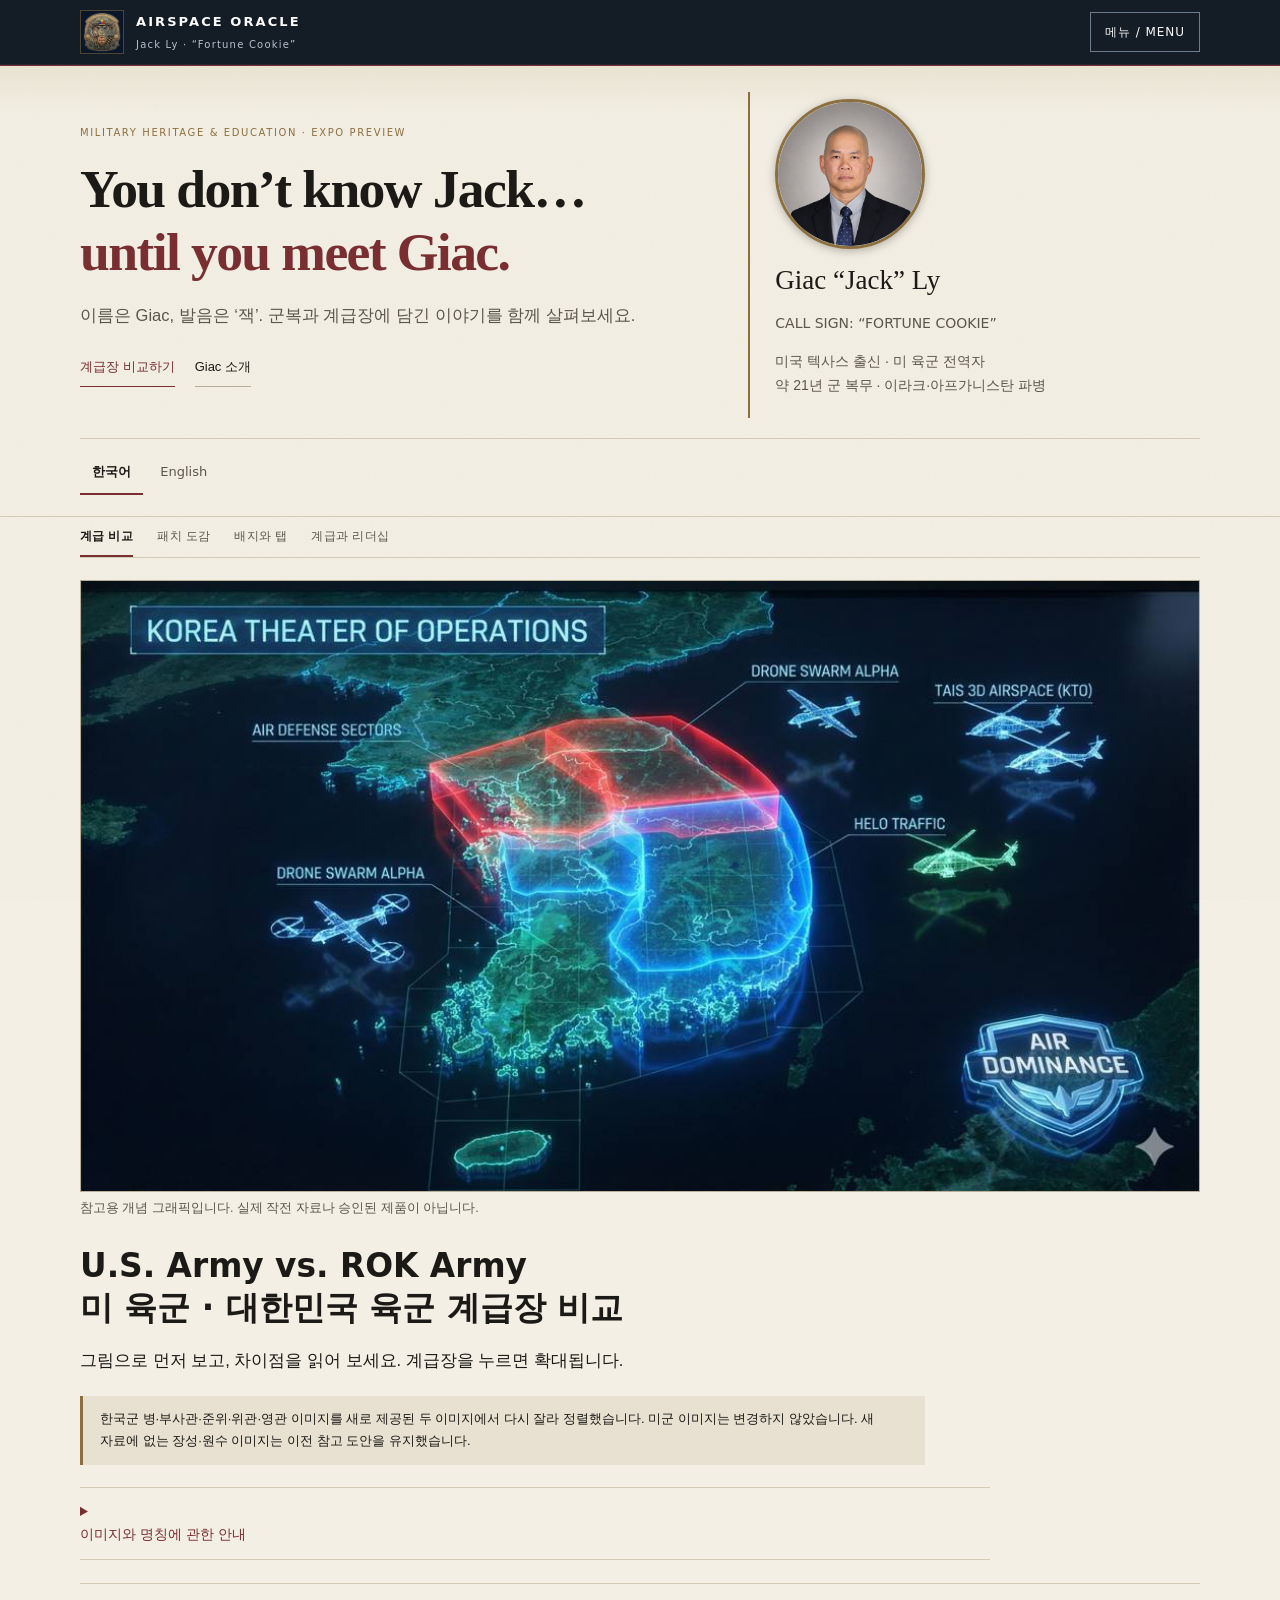
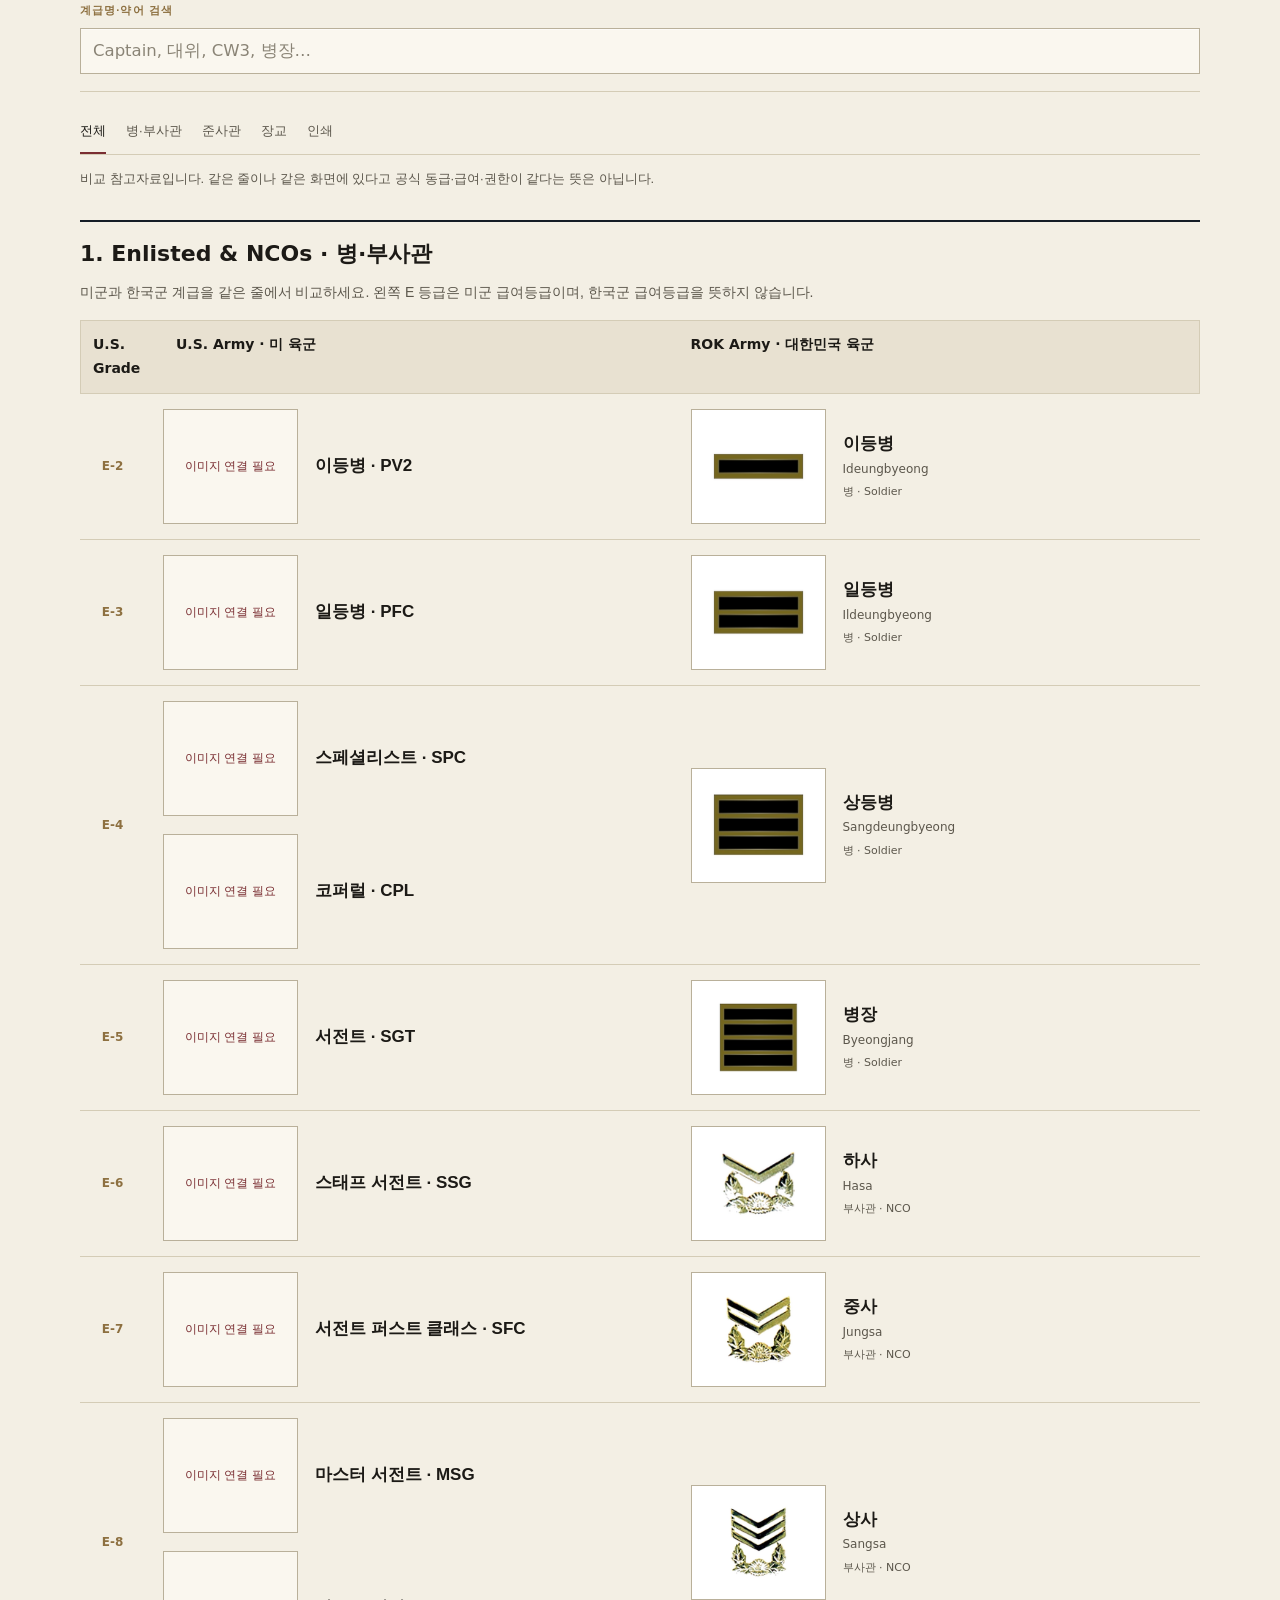
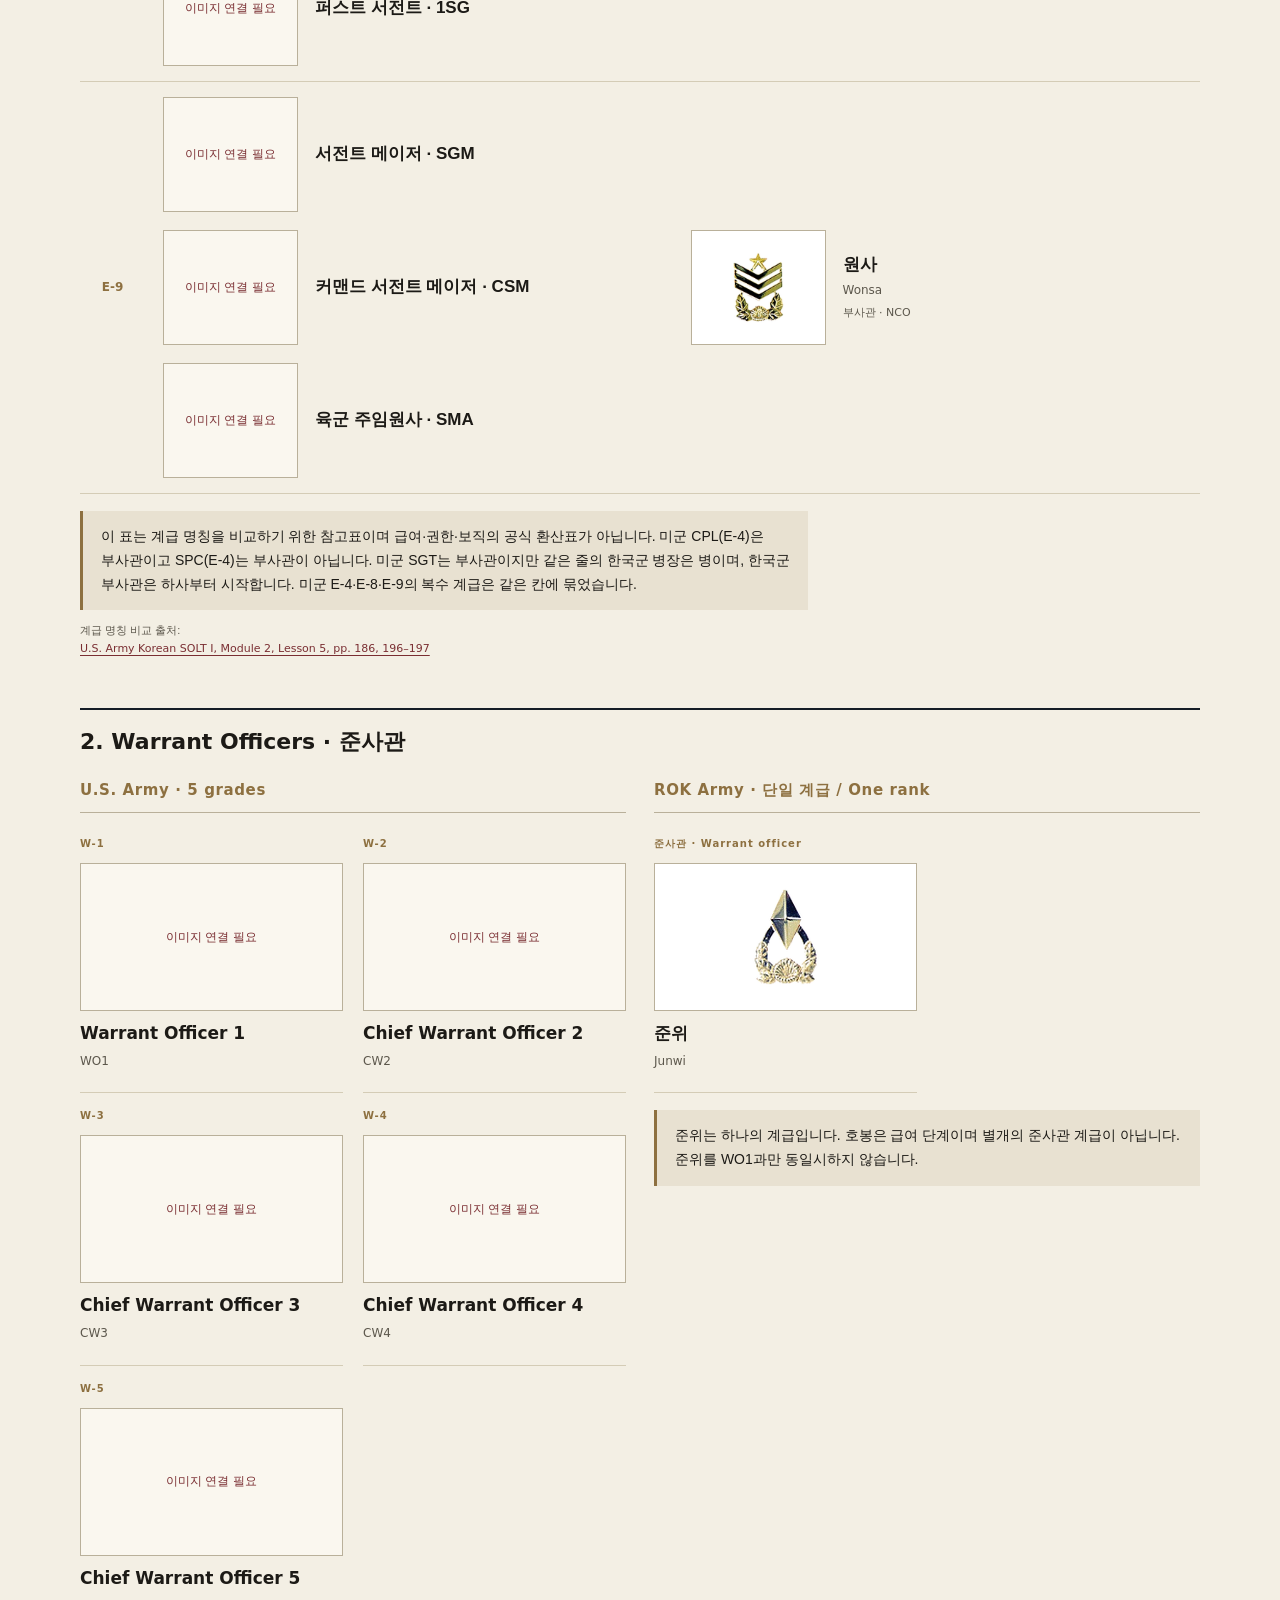
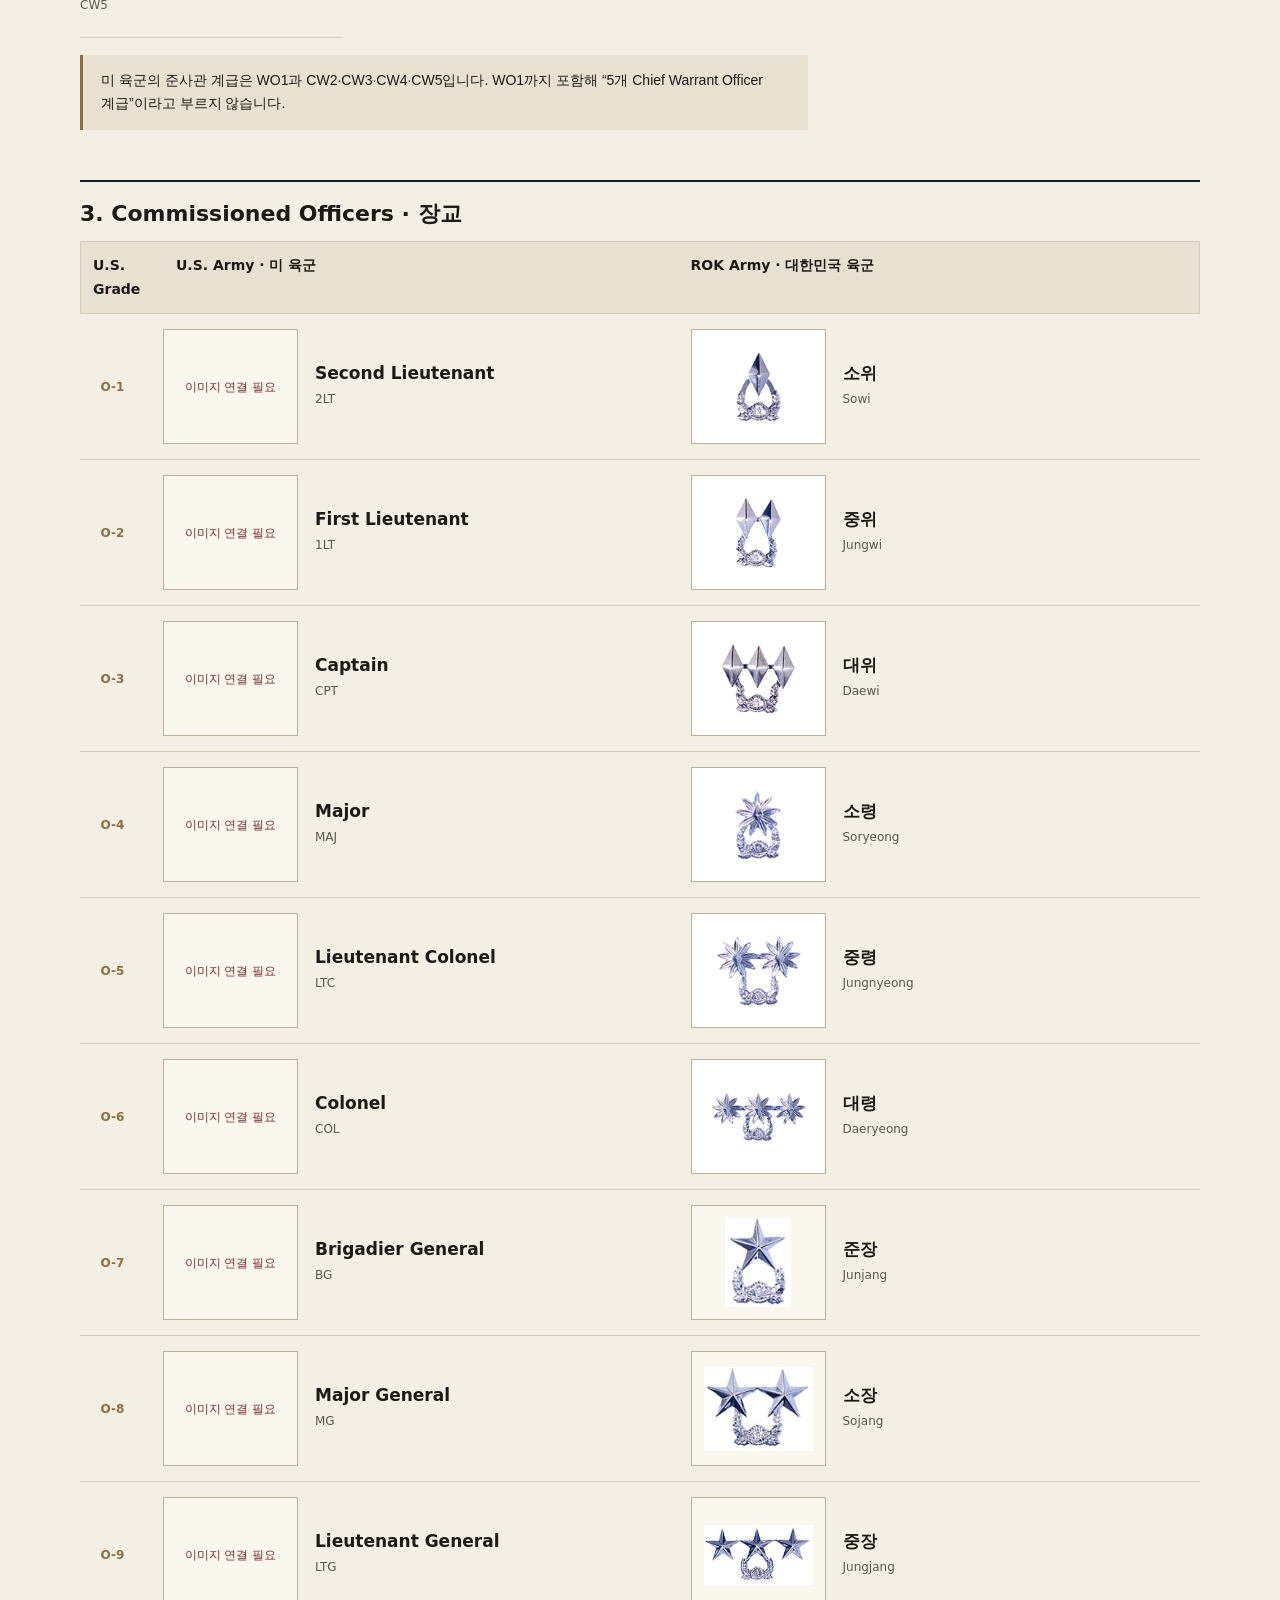
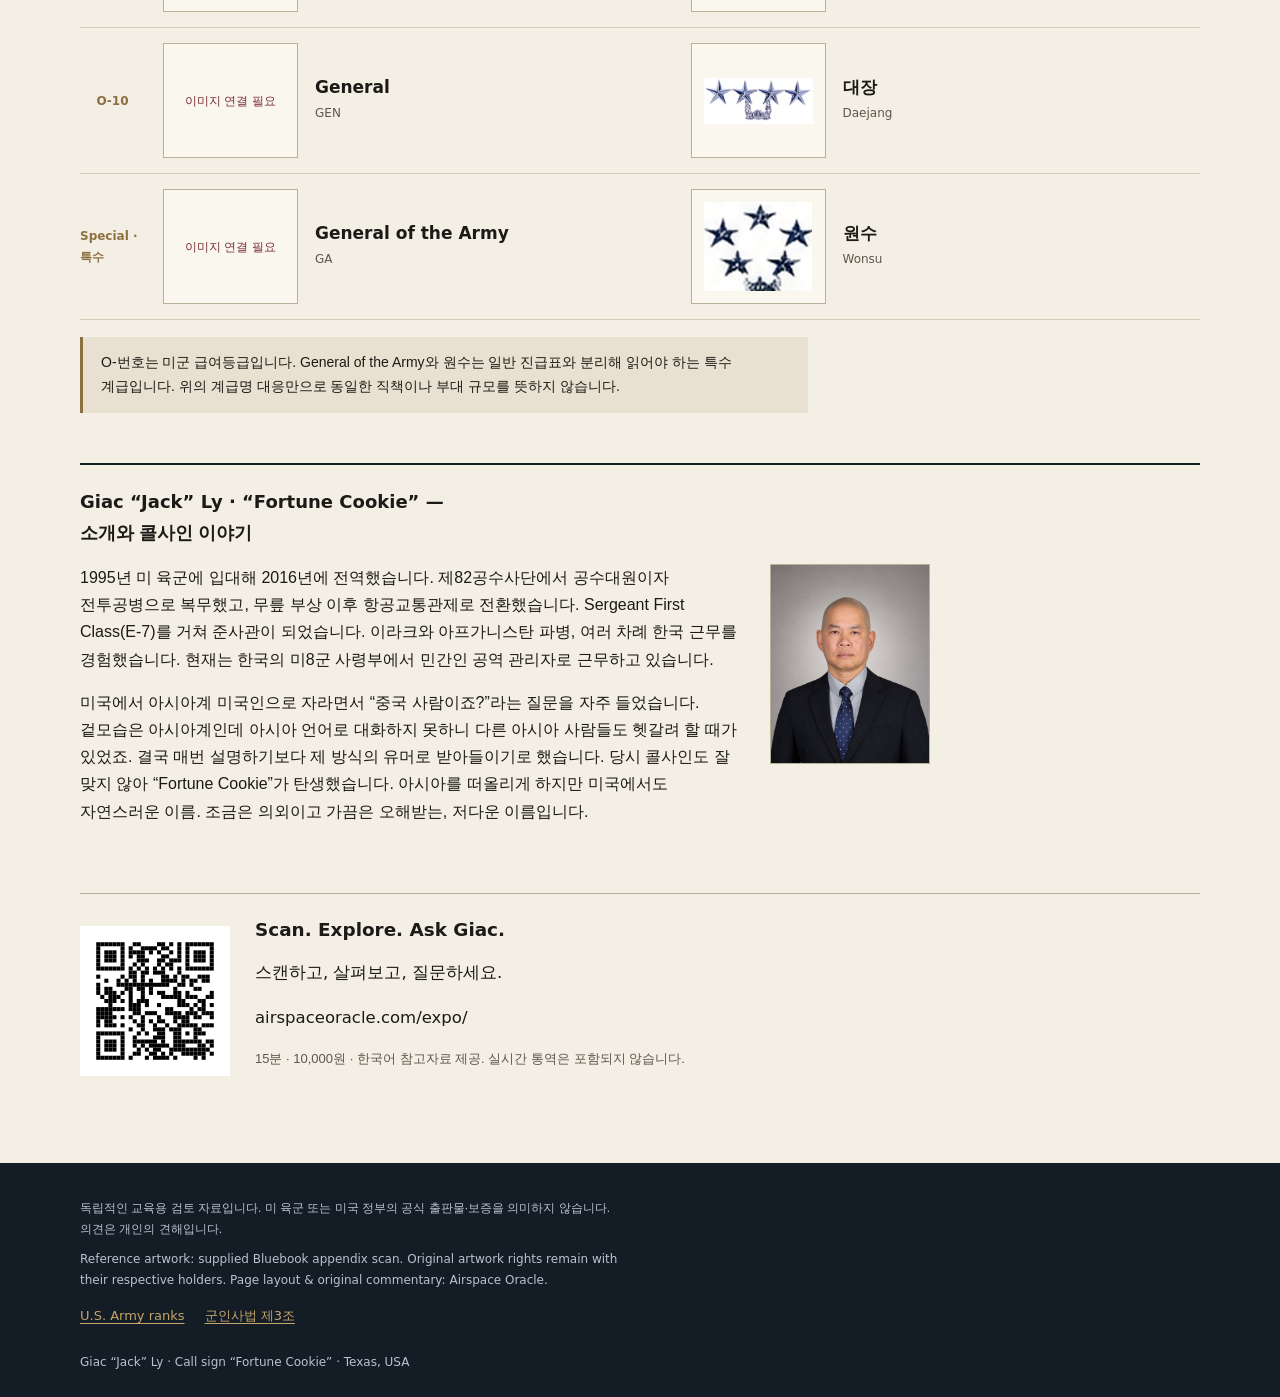
==== commit b6817ed8: "Add files via upload" ====
--- a/expo/index.html
+++ b/expo/index.html
@@ -1027,4 +1027,4 @@
 .page-comparison [data-section="enlisted"] .enlisted-category{font-size:11px;color:var(--muted);margin:4px 0 0}
 .page-comparison [data-section="enlisted"] .enlisted-reference{font-size:11px;line-height:1.6;margin:12px 0 0;color:var(--muted);overflow-wrap:anywhere}
 @media(max-width:640px){.page-comparison [data-section="enlisted"] .offhead{font-size:12px;padding:10px 0}.page-comparison [data-section="enlisted"] .enlisted-side{gap:18px}.page-comparison [data-section="enlisted"] .offitem h4{overflow-wrap:anywhere}}
-</style></head><body class="page-comparison" data-lang="ko"><header class="mast"><div class="wrap bar"><a class="brand" href="/"><img alt="Airspace Oracle personal emblem" src="[data-uri]"/><span>AIRSPACE ORACLE<small>Jack Ly · “Fortune Cookie”</small></span></a><button aria-controls="expoMenu" aria-haspopup="dialog" class="menuButton" onclick="document.getElementById('expoMenu').showModal()">메뉴 / Menu</button></div></header><div class="hero"><div class="wrap"><div class="comparison-hero-inner"><div><div class="eyebrow">MILITARY HERITAGE &amp; EDUCATION · EXPO PREVIEW</div><h1>You don’t know Jack…<br/><span class="gold">until you meet Giac.</span></h1><p><span class="ko" lang="ko">이름은 Giac, 발음은 ‘잭’. 군복과 계급장에 담긴 이야기를 함께 살펴보세요.</span><span class="en" lang="en">Giac is pronounced “Jack.” Explore the stories behind the uniform and its insignia.</span></p><div class="links"><a class="button primary" href="#guide"><span class="ko" lang="ko">계급장 비교하기</span><span class="en" lang="en">Compare ranks</span></a><a class="button" href="#about"><span class="ko" lang="ko">Giac 소개</span><span class="en" lang="en">Meet Giac</span></a></div></div><div class="identity"><h2>Giac “Jack” Ly</h2><p class="gold">CALL SIGN: “FORTUNE COOKIE”</p><p><span class="ko" lang="ko">미국 텍사스 출신 · 미 육군 전역자<br/>약 21년 군 복무 · 이라크·아프가니스탄 파병</span><span class="en" lang="en">Texas, USA · U.S. Army veteran<br/>About 21 years of military service · Iraq &amp; Afghanistan deployments</span></p></div></div><div class="comparison-languages"><button aria-pressed="true" id="ko" onclick="setLang('ko')">한국어</button> <button aria-pressed="false" id="en" onclick="setLang('en')">English</button></div></div></div><nav aria-label="Expo guides" class="expo-pages wrap"><a aria-current="page" href="./"><span class="ko" lang="ko">계급 비교</span><span class="en" lang="en">Rank Comparison</span></a><a href="patches.html"><span class="ko" lang="ko">패치 도감</span><span class="en" lang="en">Patch Catalogue</span></a><a href="badges-tabs.html"><span class="ko" lang="ko">배지와 탭</span><span class="en" lang="en">Badges &amp; Tabs</span></a><a href="ranks-leadership.html"><span class="ko" lang="ko">계급과 리더십</span><span class="en" lang="en">Ranks &amp; Leadership</span></a></nav><main class="wrap" id="guide"><h2>U.S. Army vs. ROK Army<br/>미 육군 · 대한민국 육군 계급장 비교</h2><p><span class="ko" lang="ko">그림으로 먼저 보고, 차이점을 읽어 보세요. 계급장을 누르면 확대됩니다.</span><span class="en" lang="en">Look first, then explore the differences. Tap an insignia image to enlarge it.</span></p><div class="review"><span class="ko" lang="ko">한국군 병·부사관·준위·위관·영관 이미지를 새로 제공된 두 이미지에서 다시 잘라 정렬했습니다. 미군 이미지는 변경하지 않았습니다. 새 자료에 없는 장성·원수 이미지는 이전 참고 도안을 유지했습니다.</span><span class="en" lang="en">ROK enlisted, NCO, warrant, company-grade and field-grade images have been recropped and aligned from your two new images. U.S. artwork is unchanged. General-officer and marshal artwork, absent from these new references, remains from the earlier version.</span></div><details class="artwork-info"><summary><span class="ko" lang="ko">이미지와 명칭에 관한 안내</span><span class="en" lang="en">Image &amp; naming notes</span></summary><p><span class="ko" lang="ko">계급명은 본문 글자로 표시하고, 사진 속 작은 영문 명칭은 이미지에서 제외했습니다. 한국군 명칭과 도안의 관계를 기준으로 맞췄으며, 사진의 영어 호칭을 한국군과 미군의 공식 동급 관계로 해석하지 않습니다.</span><span class="en" lang="en">Rank names are shown as HTML text; the small English captions in the images are excluded. Symbols are matched to the ROK titles, without treating the source’s English names as official U.S.–ROK equivalencies.</span></p><p><span class="ko" lang="ko">사진의 준위 이미지를 사용해 이전 마름모 형태 설명도를 교체했습니다. 이미지의 원래 비율을 유지하고 밝은 여백을 정리한 뒤 같은 크기의 표시판 중앙에 배치했습니다. 원본에 없는 세부를 생성하지 않았습니다.</span><span class="en" lang="en">The newly supplied warrant-officer image replaces the earlier diamond schematic. Each symbol retains its proportions, has its light surrounding margin cleaned up, and is centered on a consistently sized plate. No missing detail has been generated.</span></p><p><span class="ko" lang="ko">새 사진에는 준장·소장·중장·대장·원수 도안이 없습니다. 이 다섯 항목은 이전 참고 도안이며, 새 사진에서 교체한 것처럼 표시하지 않았습니다.</span><span class="en" lang="en">The new images do not include Junjang, Sojang, Jungjang, Daejang or Wonsu. Those five retain the previous reference artwork and are not presented as replacements from the new images.</span></p></details><div class="toolbar"><label for="search"><span class="ko" lang="ko">계급명·약어 검색</span><span class="en" lang="en">Search rank names or abbreviations</span></label><input id="search" oninput="applyFilters()" placeholder="Captain, 대위, CW3, 병장…" type="search"/></div><nav aria-label="Rank sections" class="tabs"><button aria-pressed="true" data-tab="all" onclick="tab('all')"><span class="ko" lang="ko">전체</span><span class="en" lang="en">All</span></button><button aria-pressed="false" data-tab="enlisted" onclick="tab('enlisted')"><span class="ko" lang="ko">병·부사관</span><span class="en" lang="en">Soldiers &amp; NCOs</span></button><button aria-pressed="false" data-tab="warrant" onclick="tab('warrant')"><span class="ko" lang="ko">준사관</span><span class="en" lang="en">Warrant officers</span></button><button aria-pressed="false" data-tab="officers" onclick="tab('officers')"><span class="ko" lang="ko">장교</span><span class="en" lang="en">Officers</span></button><button onclick="window.print()"><span class="ko" lang="ko">인쇄</span><span class="en" lang="en">Print</span></button></nav><p class="muted"><span class="ko" lang="ko">비교 참고자료입니다. 같은 줄이나 같은 화면에 있다고 공식 동급·급여·권한이 같다는 뜻은 아닙니다.</span><span class="en" lang="en">Comparative reference only. Shared rows or panels do not establish official equivalence in rank, pay or authority.</span></p><section class="ranksection" data-section="enlisted"><div class="sectiontitle"><h2>1. Enlisted &amp; NCOs · 병·부사관</h2></div><div class="sectionbody"><p class="enlisted-comparison-intro"><span class="ko" lang="ko">미군과 한국군 계급을 같은 줄에서 비교하세요. 왼쪽 E 등급은 미군 급여등급이며, 한국군 급여등급을 뜻하지 않습니다.</span><span class="en" lang="en">Compare U.S. and ROK ranks on the same row. E-grades in the left column are U.S. pay grades, not ROK pay grades.</span></p><div class="offhead"><div>U.S.<br/>Grade</div><div>U.S. Army · 미 육군</div><div>ROK Army · 대한민국 육군</div></div><article class="offrow enlisted-pair" data-search="e-2 e-2 이미지 연결 필요 image unavailable — check connection 이등병 · pv2 private 병 · soldier 이등병 ideungbyeong"><div class="offgrade">E-2</div><div class="enlisted-side"><div class="offitem"><button aria-label="Private · E-2 — enlarge / 확대" class="art" data-art-source="U.S. Army image source from the leadership page / 미 육군 공식 이미지 링크" onclick="zoom(this)" type="button"><img alt="Private · E-2" decoding="async" loading="lazy" onerror="this.hidden=true;this.parentElement.querySelector('.asset-error').hidden=false" src="https://www.army.mil/e2/images/rv7/ranks/badges/enlisted/sm/private.svg"/><span class="asset-error" hidden=""><span class="ko" lang="ko">이미지 연결 필요</span><span class="en" lang="en">Image unavailable — check connection</span></span></button><div><h4><span class="ko" lang="ko">이등병 · PV2</span><span class="en" lang="en">Private</span></h4></div></div></div><div class="enlisted-side"><div class="offitem"><button aria-label="이등병 — enlarge / 확대" class="art rok-art" data-art-source="New supplied reference image, individually cropped and centered / 새 제공 이미지에서 개별 크롭·중앙 정렬" onclick="zoom(this)" type="button"><img alt="이등병 · Ideungbyeong" decoding="async" loading="lazy" src="[data-uri]"/></button><div><h4>이등병</h4><p>Ideungbyeong</p><p class="enlisted-category">병 · Soldier</p></div></div></div></article><article class="offrow enlisted-pair" data-search="e-3 e-3 이미지 연결 필요 image unavailable — check connection 일등병 · pfc private first class 병 · soldier 일등병 ildeungbyeong"><div class="offgrade">E-3</div><div class="enlisted-side"><div class="offitem"><button aria-label="Private First Class · E-3 — enlarge / 확대" class="art" data-art-source="U.S. Army image source from the leadership page / 미 육군 공식 이미지 링크" onclick="zoom(this)" type="button"><img alt="Private First Class · E-3" decoding="async" loading="lazy" onerror="this.hidden=true;this.parentElement.querySelector('.asset-error').hidden=false" src="https://www.army.mil/e2/images/rv7/ranks/badges/enlisted/sm/private_first_class.svg"/><span class="asset-error" hidden=""><span class="ko" lang="ko">이미지 연결 필요</span><span class="en" lang="en">Image unavailable — check connection</span></span></button><div><h4><span class="ko" lang="ko">일등병 · PFC</span><span class="en" lang="en">Private First Class</span></h4></div></div></div><div class="enlisted-side"><div class="offitem"><button aria-label="일등병 — enlarge / 확대" class="art rok-art" data-art-source="New supplied reference image, individually cropped and centered / 새 제공 이미지에서 개별 크롭·중앙 정렬" onclick="zoom(this)" type="button"><img alt="일등병 · Ildeungbyeong" decoding="async" loading="lazy" src="[data-uri]"/></button><div><h4>일등병</h4><p>Ildeungbyeong</p><p class="enlisted-category">병 · Soldier</p></div></div></div></article><article class="offrow enlisted-pair" data-search="e-4 e-4 이미지 연결 필요 image unavailable — check connection 스페셜리스트 · spc specialist e-4 이미지 연결 필요 image unavailable — check connection 코퍼럴 · cpl corporal 병 · soldier 상등병 sangdeungbyeong"><div class="offgrade">E-4</div><div class="enlisted-side"><div class="offitem"><button aria-label="Specialist · E-4 — enlarge / 확대" class="art" data-art-source="U.S. Army image source from the leadership page / 미 육군 공식 이미지 링크" onclick="zoom(this)" type="button"><img alt="Specialist · E-4" decoding="async" loading="lazy" onerror="this.hidden=true;this.parentElement.querySelector('.asset-error').hidden=false" src="https://www.army.mil/e2/images/rv7/ranks/badges/enlisted/sm/specialist.svg"/><span class="asset-error" hidden=""><span class="ko" lang="ko">이미지 연결 필요</span><span class="en" lang="en">Image unavailable — check connection</span></span></button><div><h4><span class="ko" lang="ko">스페셜리스트 · SPC</span><span class="en" lang="en">Specialist</span></h4></div></div><div class="offitem"><button aria-label="Corporal · E-4 — enlarge / 확대" class="art" data-art-source="U.S. Army image source from the leadership page / 미 육군 공식 이미지 링크" onclick="zoom(this)" type="button"><img alt="Corporal · E-4" decoding="async" loading="lazy" onerror="this.hidden=true;this.parentElement.querySelector('.asset-error').hidden=false" src="https://www.army.mil/e2/images/rv7/ranks/badges/enlisted/sm/corporal.svg"/><span class="asset-error" hidden=""><span class="ko" lang="ko">이미지 연결 필요</span><span class="en" lang="en">Image unavailable — check connection</span></span></button><div><h4><span class="ko" lang="ko">코퍼럴 · CPL</span><span class="en" lang="en">Corporal</span></h4></div></div></div><div class="enlisted-side"><div class="offitem"><button aria-label="상등병 — enlarge / 확대" class="art rok-art" data-art-source="New supplied reference image, individually cropped and centered / 새 제공 이미지에서 개별 크롭·중앙 정렬" onclick="zoom(this)" type="button"><img alt="상등병 · Sangdeungbyeong" decoding="async" loading="lazy" src="[data-uri]"/></button><div><h4>상등병</h4><p>Sangdeungbyeong</p><p class="enlisted-category">병 · Soldier</p></div></div></div></article><article class="offrow enlisted-pair" data-search="e-5 e-5 이미지 연결 필요 image unavailable — check connection 서전트 · sgt sergeant 병 · soldier 병장 byeongjang"><div class="offgrade">E-5</div><div class="enlisted-side"><div class="offitem"><button aria-label="Sergeant · E-5 — enlarge / 확대" class="art" data-art-source="U.S. Army image source from the leadership page / 미 육군 공식 이미지 링크" onclick="zoom(this)" type="button"><img alt="Sergeant · E-5" decoding="async" loading="lazy" onerror="this.hidden=true;this.parentElement.querySelector('.asset-error').hidden=false" src="https://www.army.mil/e2/images/rv7/ranks/badges/enlisted/sm/sergeant.svg"/><span class="asset-error" hidden=""><span class="ko" lang="ko">이미지 연결 필요</span><span class="en" lang="en">Image unavailable — check connection</span></span></button><div><h4><span class="ko" lang="ko">서전트 · SGT</span><span class="en" lang="en">Sergeant</span></h4></div></div></div><div class="enlisted-side"><div class="offitem"><button aria-label="병장 — enlarge / 확대" class="art rok-art" data-art-source="New supplied reference image, individually cropped and centered / 새 제공 이미지에서 개별 크롭·중앙 정렬" onclick="zoom(this)" type="button"><img alt="병장 · Byeongjang" decoding="async" loading="lazy" src="[data-uri]"/></button><div><h4>병장</h4><p>Byeongjang</p><p class="enlisted-category">병 · Soldier</p></div></div></div></article><article class="offrow enlisted-pair" data-search="e-6 e-6 이미지 연결 필요 image unavailable — check connection 스태프 서전트 · ssg staff sergeant 부사관 · nco 하사 hasa"><div class="offgrade">E-6</div><div class="enlisted-side"><div class="offitem"><button aria-label="Staff Sergeant · E-6 — enlarge / 확대" class="art" data-art-source="U.S. Army image source from the leadership page / 미 육군 공식 이미지 링크" onclick="zoom(this)" type="button"><img alt="Staff Sergeant · E-6" decoding="async" loading="lazy" onerror="this.hidden=true;this.parentElement.querySelector('.asset-error').hidden=false" src="https://www.army.mil/e2/images/rv7/ranks/badges/enlisted/sm/staff_sergeant.svg"/><span class="asset-error" hidden=""><span class="ko" lang="ko">이미지 연결 필요</span><span class="en" lang="en">Image unavailable — check connection</span></span></button><div><h4><span class="ko" lang="ko">스태프 서전트 · SSG</span><span class="en" lang="en">Staff Sergeant</span></h4></div></div></div><div class="enlisted-side"><div class="offitem"><button aria-label="하사 — enlarge / 확대" class="art rok-art" data-art-source="New supplied reference image, individually cropped and centered / 새 제공 이미지에서 개별 크롭·중앙 정렬" onclick="zoom(this)" type="button"><img alt="하사 · Hasa" decoding="async" loading="lazy" src="[data-uri]"/></button><div><h4>하사</h4><p>Hasa</p><p class="enlisted-category">부사관 · NCO</p></div></div></div></article><article class="offrow enlisted-pair" data-search="e-7 e-7 이미지 연결 필요 image unavailable — check connection 서전트 퍼스트 클래스 · sfc sergeant first class 부사관 · nco 중사 jungsa"><div class="offgrade">E-7</div><div class="enlisted-side"><div class="offitem"><button aria-label="Sergeant First Class · E-7 — enlarge / 확대" class="art" data-art-source="U.S. Army image source from the leadership page / 미 육군 공식 이미지 링크" onclick="zoom(this)" type="button"><img alt="Sergeant First Class · E-7" decoding="async" loading="lazy" onerror="this.hidden=true;this.parentElement.querySelector('.asset-error').hidden=false" src="https://www.army.mil/e2/images/rv7/ranks/badges/enlisted/sm/sergeant_first_class.svg"/><span class="asset-error" hidden=""><span class="ko" lang="ko">이미지 연결 필요</span><span class="en" lang="en">Image unavailable — check connection</span></span></button><div><h4><span class="ko" lang="ko">서전트 퍼스트 클래스 · SFC</span><span class="en" lang="en">Sergeant First Class</span></h4></div></div></div><div class="enlisted-side"><div class="offitem"><button aria-label="중사 — enlarge / 확대" class="art rok-art" data-art-source="New supplied reference image, individually cropped and centered / 새 제공 이미지에서 개별 크롭·중앙 정렬" onclick="zoom(this)" type="button"><img alt="중사 · Jungsa" decoding="async" loading="lazy" src="[data-uri]"/></button><div><h4>중사</h4><p>Jungsa</p><p class="enlisted-category">부사관 · NCO</p></div></div></div></article><article class="offrow enlisted-pair" data-search="e-8 e-8 이미지 연결 필요 image unavailable — check connection 마스터 서전트 · msg master sergeant e-8 이미지 연결 필요 image unavailable — check connection 퍼스트 서전트 · 1sg first sergeant 부사관 · nco 상사 sangsa"><div class="offgrade">E-8</div><div class="enlisted-side"><div class="offitem"><button aria-label="Master Sergeant · E-8 — enlarge / 확대" class="art" data-art-source="U.S. Army image source from the leadership page / 미 육군 공식 이미지 링크" onclick="zoom(this)" type="button"><img alt="Master Sergeant · E-8" decoding="async" loading="lazy" onerror="this.hidden=true;this.parentElement.querySelector('.asset-error').hidden=false" src="https://www.army.mil/e2/images/rv7/ranks/badges/enlisted/sm/master_sergeant.svg"/><span class="asset-error" hidden=""><span class="ko" lang="ko">이미지 연결 필요</span><span class="en" lang="en">Image unavailable — check connection</span></span></button><div><h4><span class="ko" lang="ko">마스터 서전트 · MSG</span><span class="en" lang="en">Master Sergeant</span></h4></div></div><div class="offitem"><button aria-label="First Sergeant · E-8 — enlarge / 확대" class="art" data-art-source="U.S. Army image source from the leadership page / 미 육군 공식 이미지 링크" onclick="zoom(this)" type="button"><img alt="First Sergeant · E-8" decoding="async" loading="lazy" onerror="this.hidden=true;this.parentElement.querySelector('.asset-error').hidden=false" src="https://www.army.mil/e2/images/rv7/ranks/badges/enlisted/sm/first_sergeant.svg"/><span class="asset-error" hidden=""><span class="ko" lang="ko">이미지 연결 필요</span><span class="en" lang="en">Image unavailable — check connection</span></span></button><div><h4><span class="ko" lang="ko">퍼스트 서전트 · 1SG</span><span class="en" lang="en">First Sergeant</span></h4></div></div></div><div class="enlisted-side"><div class="offitem"><button aria-label="상사 — enlarge / 확대" class="art rok-art" data-art-source="New supplied reference image, individually cropped and centered / 새 제공 이미지에서 개별 크롭·중앙 정렬" onclick="zoom(this)" type="button"><img alt="상사 · Sangsa" decoding="async" loading="lazy" src="[data-uri]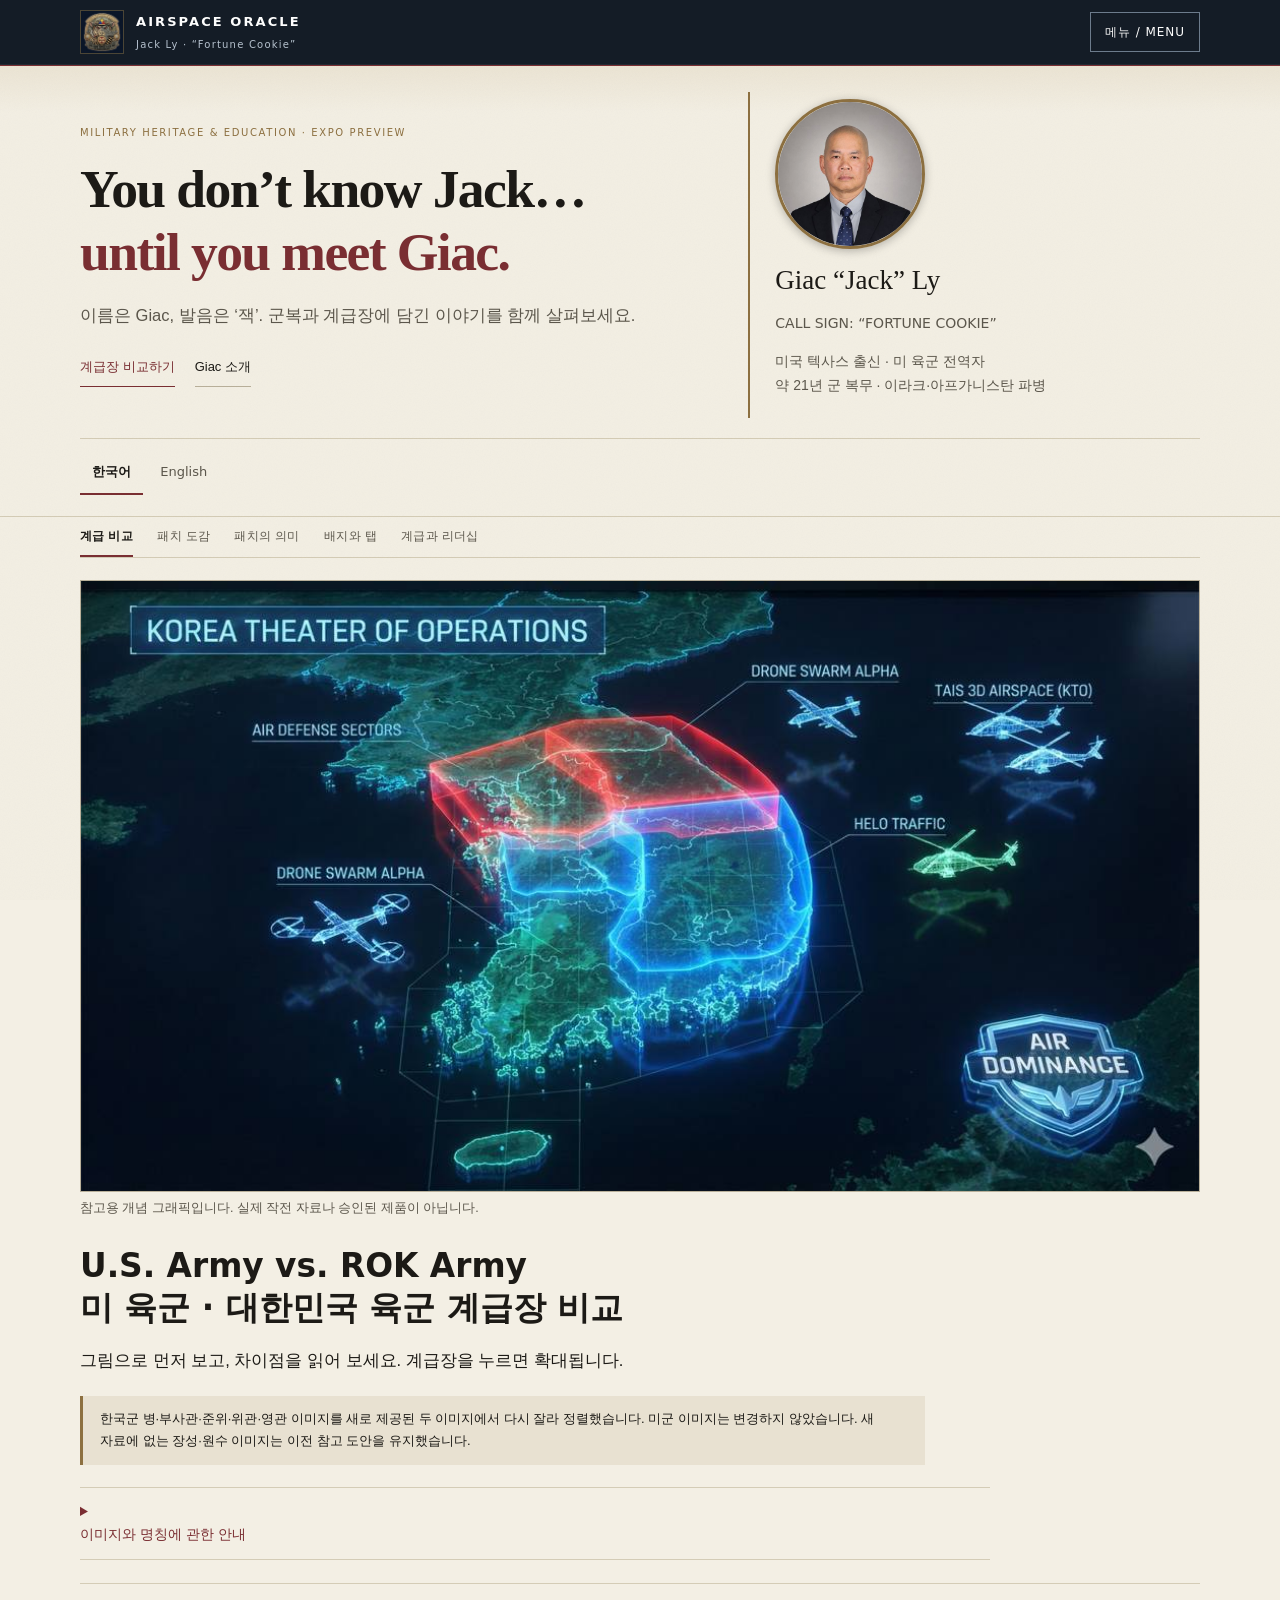
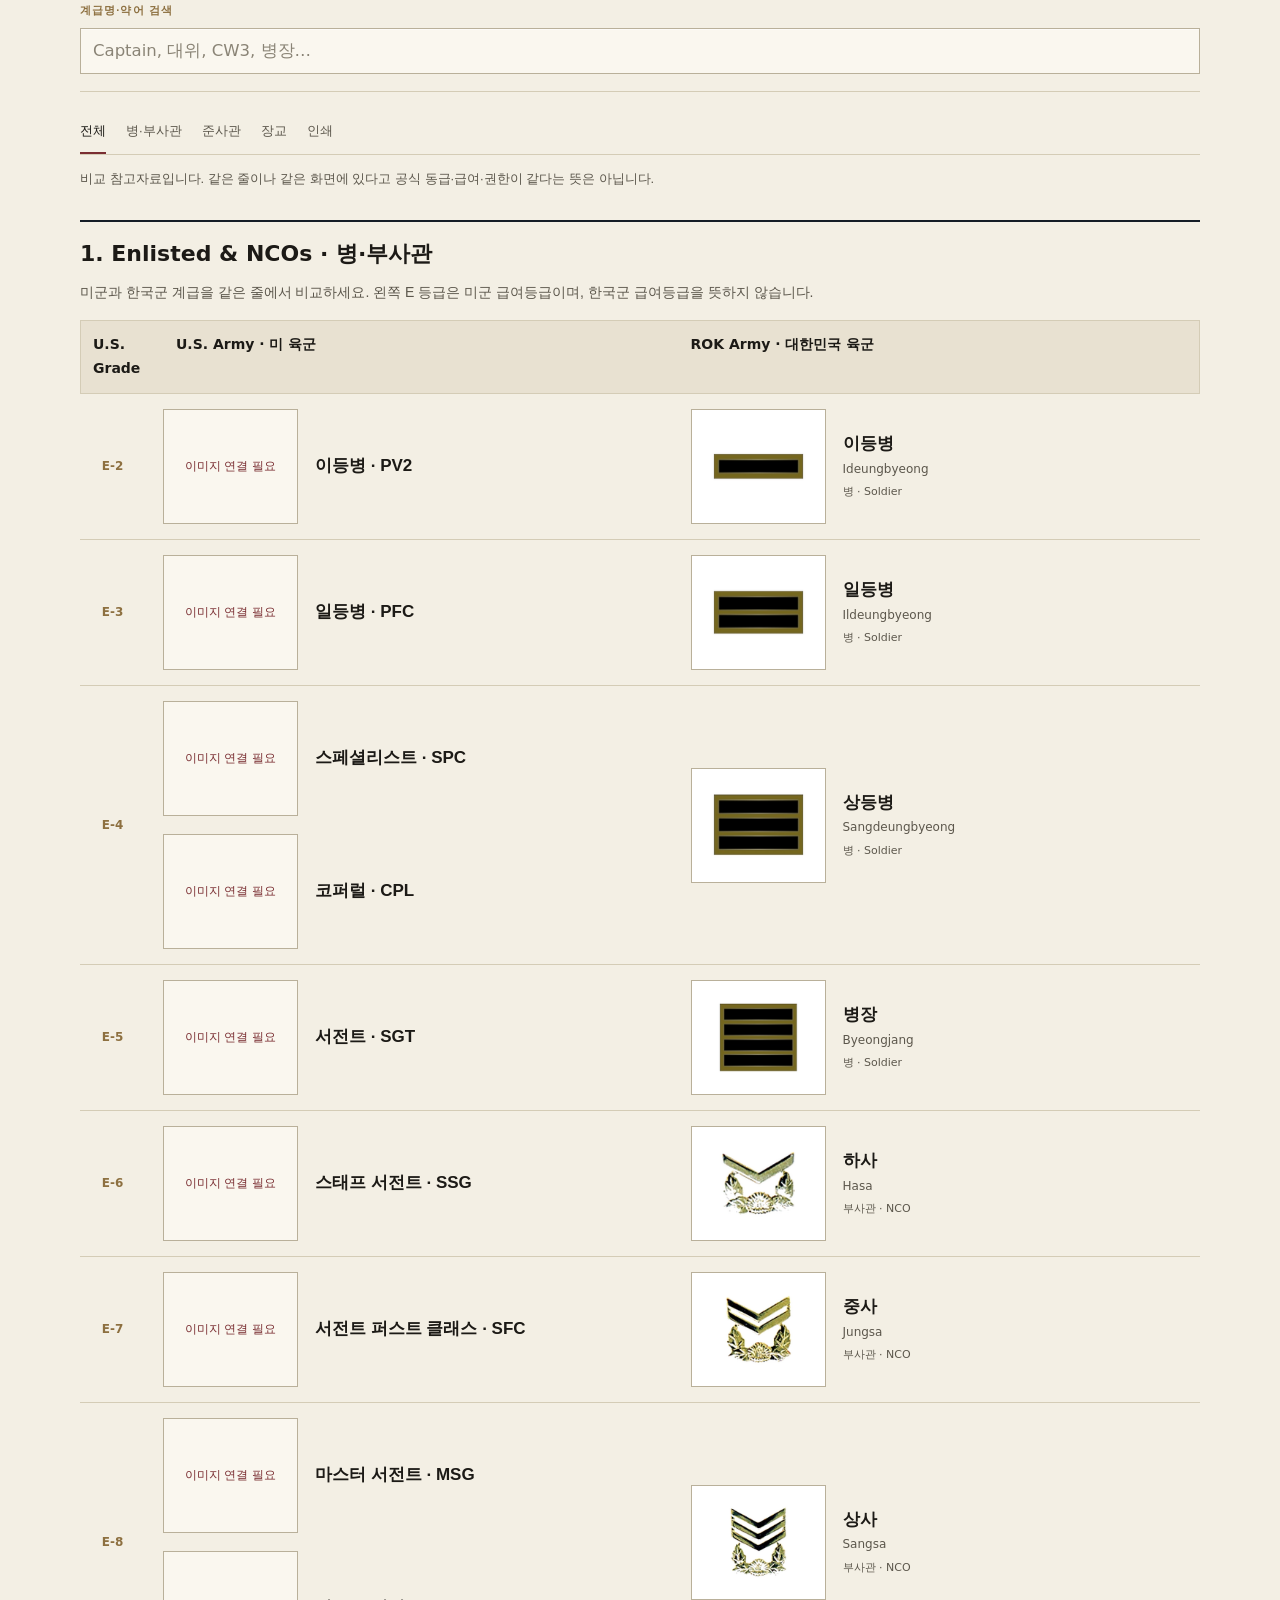
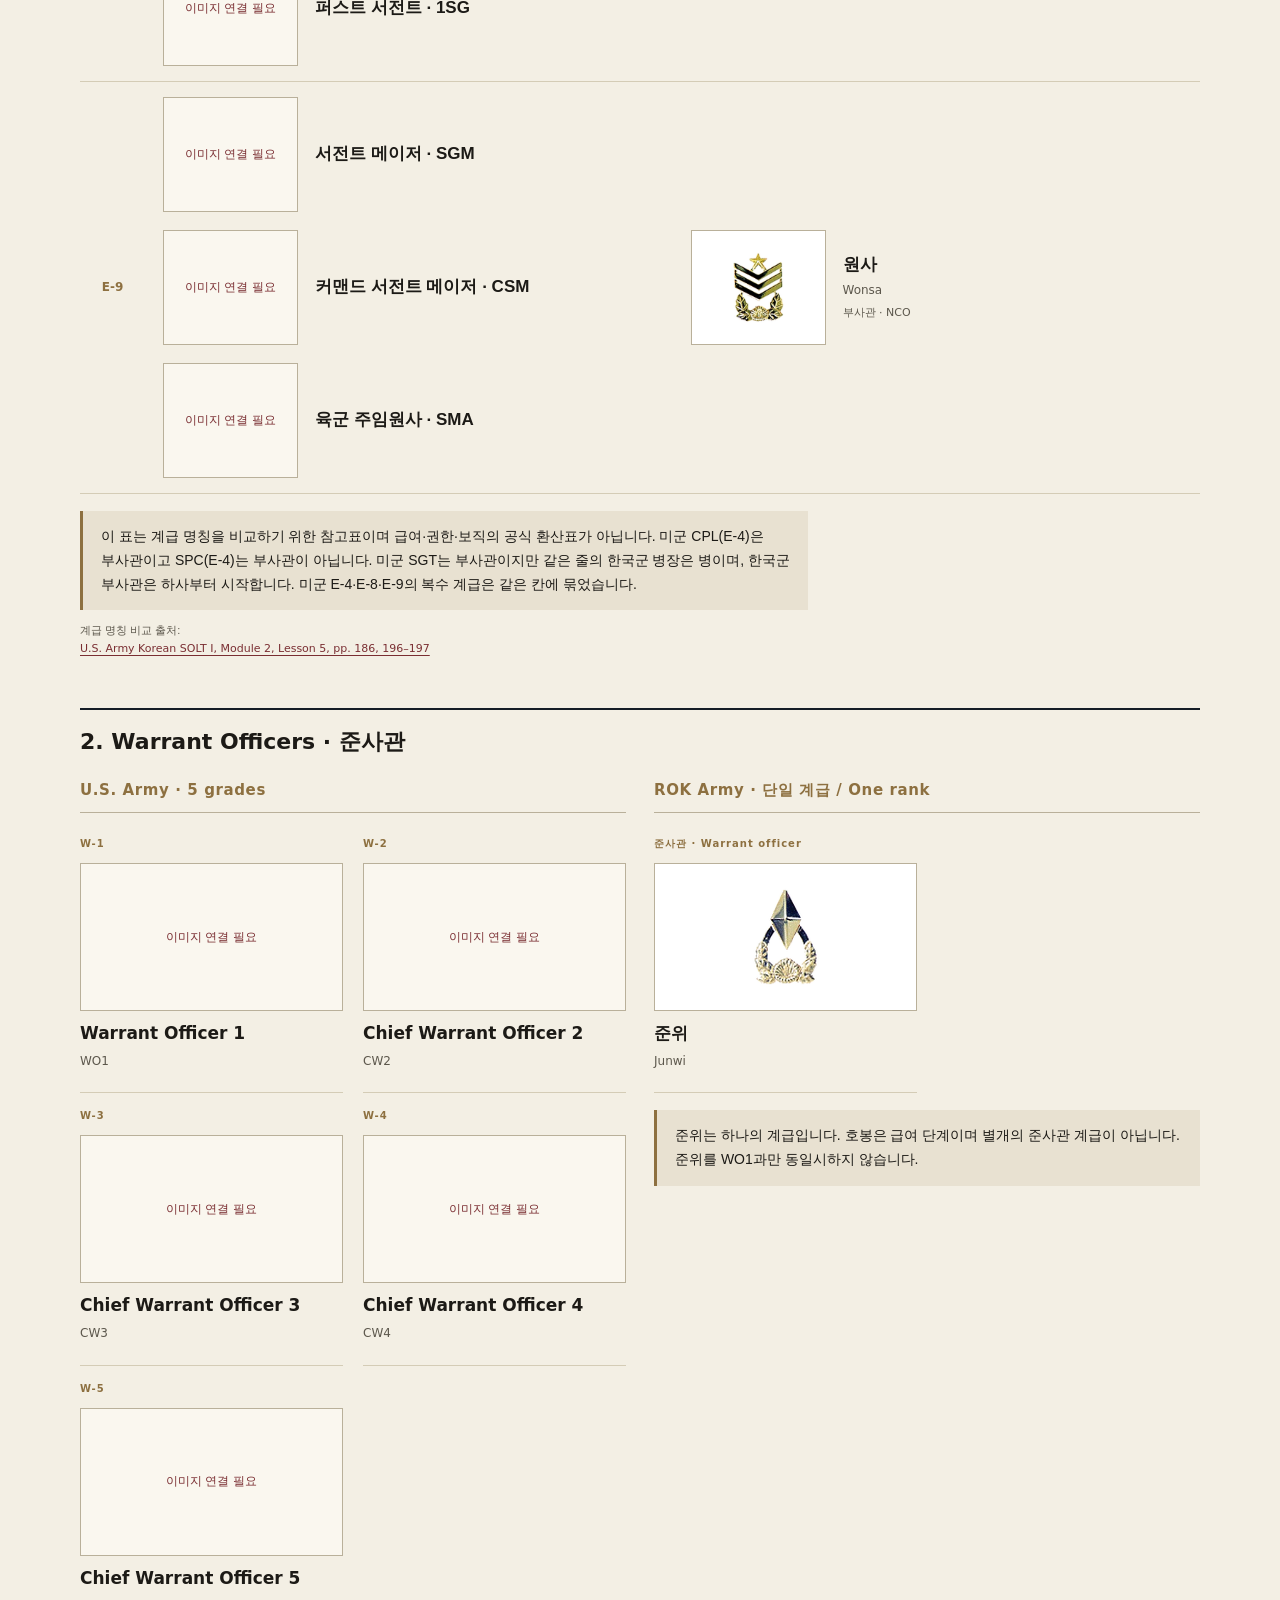
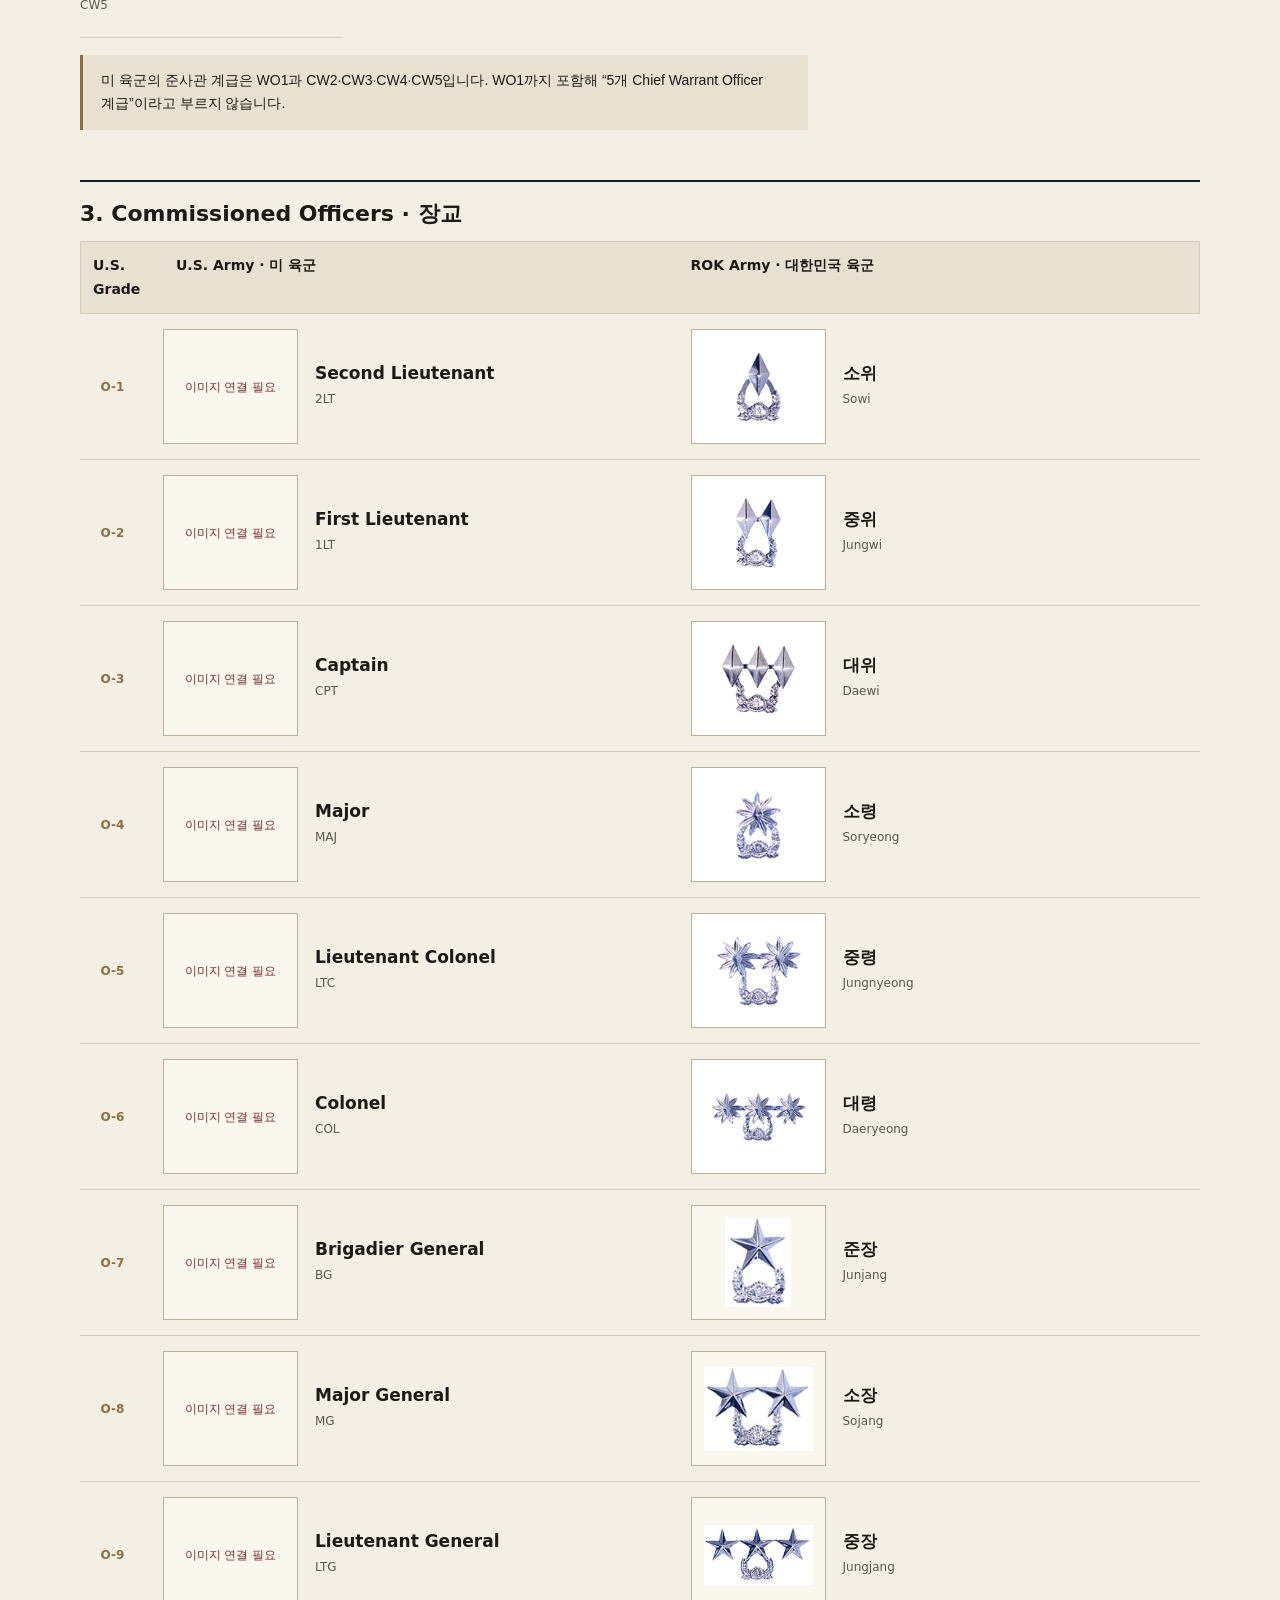
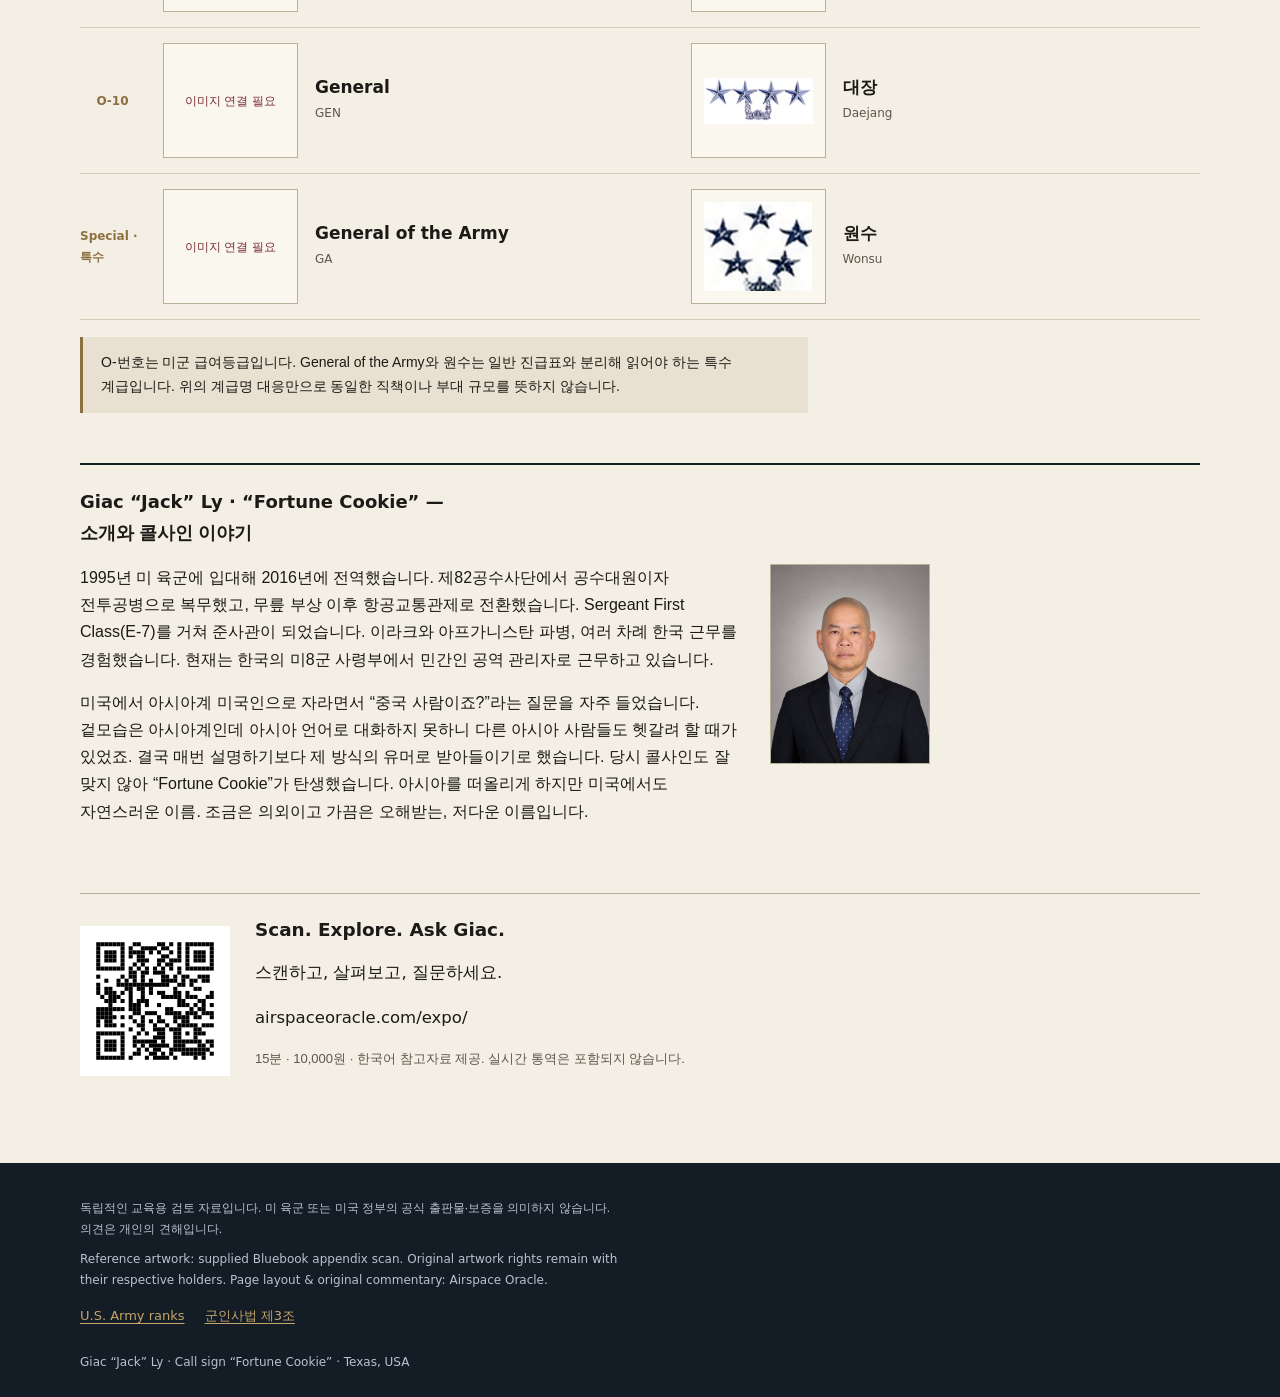
==== commit edd88f70: "Add files via upload" ====
--- a/expo/index.html
+++ b/expo/index.html
@@ -1027,4 +1027,5 @@
 .page-comparison [data-section="enlisted"] .enlisted-category{font-size:11px;color:var(--muted);margin:4px 0 0}
 .page-comparison [data-section="enlisted"] .enlisted-reference{font-size:11px;line-height:1.6;margin:12px 0 0;color:var(--muted);overflow-wrap:anywhere}
 @media(max-width:640px){.page-comparison [data-section="enlisted"] .offhead{font-size:12px;padding:10px 0}.page-comparison [data-section="enlisted"] .enlisted-side{gap:18px}.page-comparison [data-section="enlisted"] .offitem h4{overflow-wrap:anywhere}}
-</style><style id="expo-media">.identity .idphoto{display:block;width:150px;height:150px;object-fit:cover;object-position:50% 18%;border-radius:50%;border:3px solid var(--brass,#c7a65d);margin:0 0 14px;box-shadow:0 2px 10px #0004}.conceptfig{margin:22px 0 0}.conceptfig img{width:100%;height:auto;display:block;border:1px solid var(--line-strong,#b9b09a)}.conceptfig figcaption{font-size:12.5px;color:var(--muted,#5c574c);margin-top:6px}.bio .aboutfig{float:right;width:160px;margin:0 0 12px 20px}.bio .aboutfig img{width:100%;height:auto;display:block;border:1px solid var(--line-strong,#b9b09a)}@media(max-width:560px){.bio .aboutfig{float:none;margin:0 auto 12px}}@media print{.conceptfig,.identity .idphoto{display:none}}</style></head><body class="page-comparison" data-lang="ko"><header class="mast"><div class="wrap bar"><a class="brand" href="/"><img alt="Airspace Oracle personal emblem" src="[data-uri]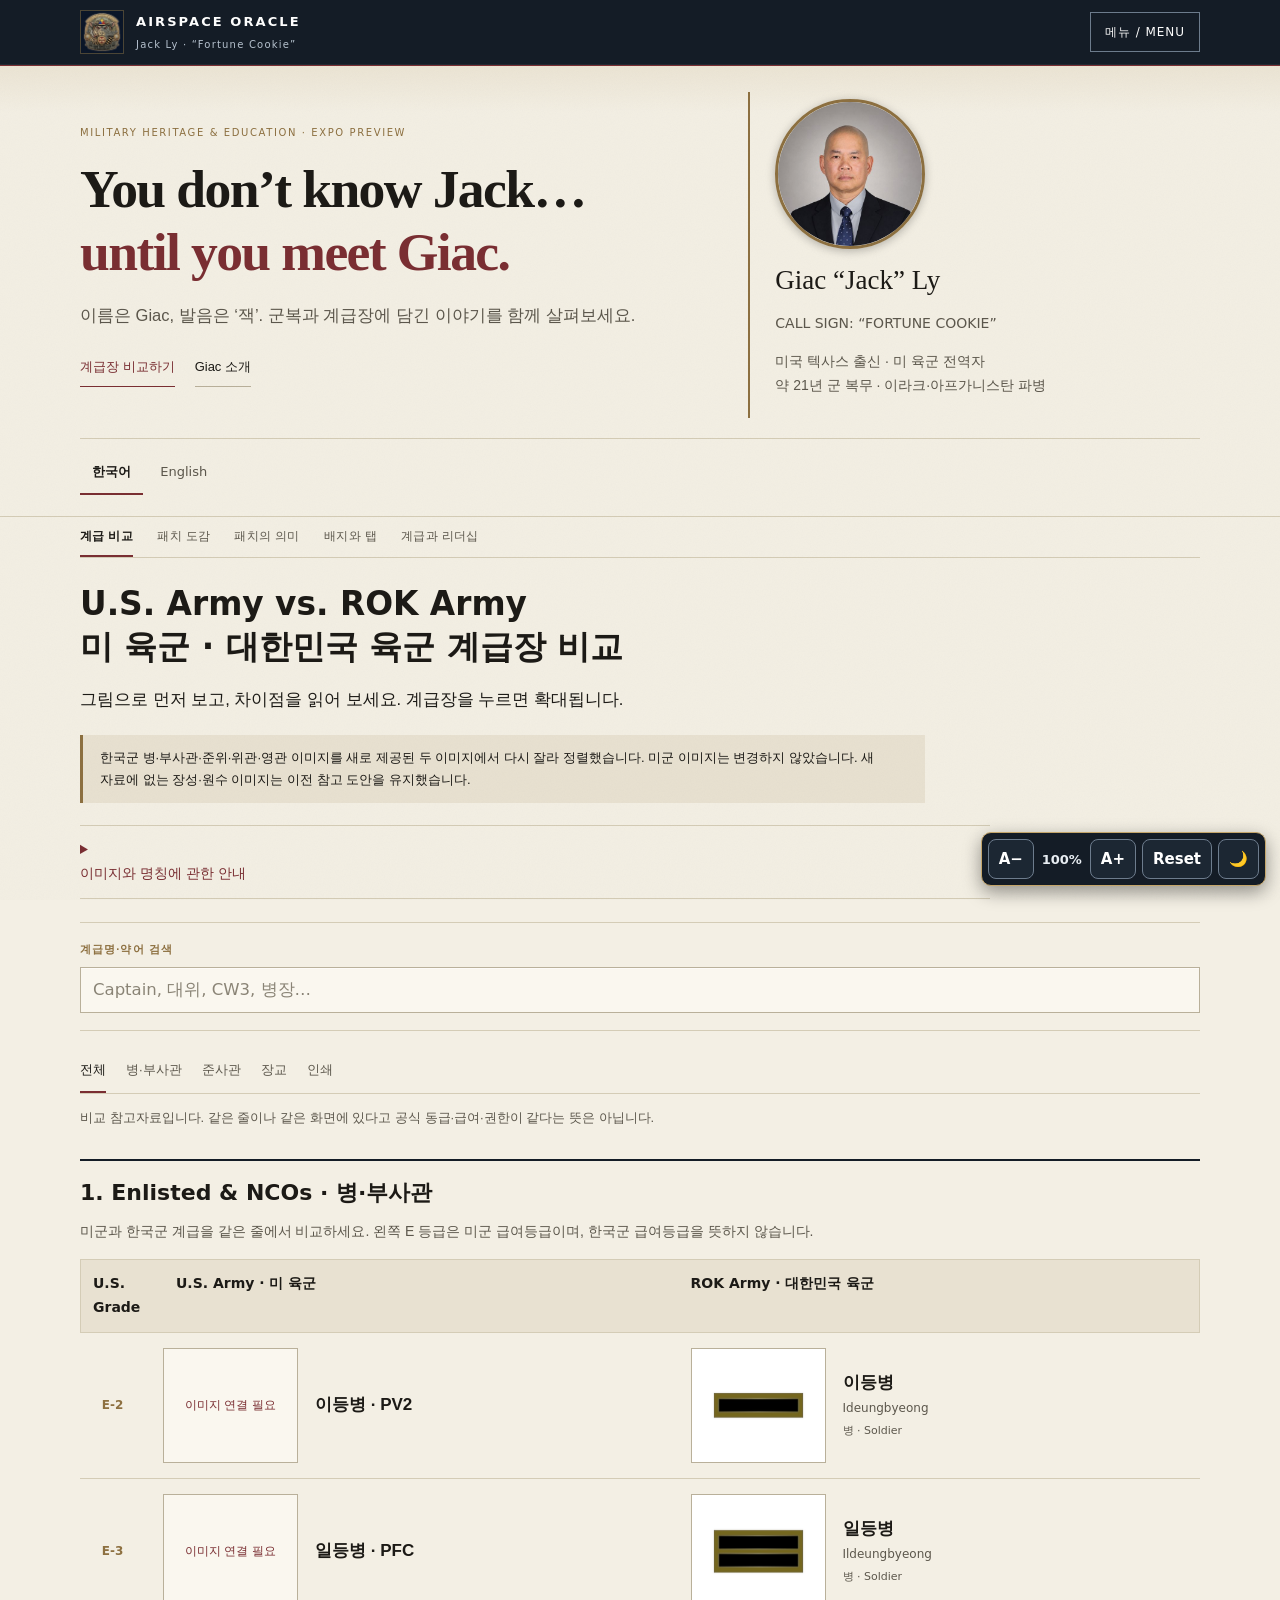
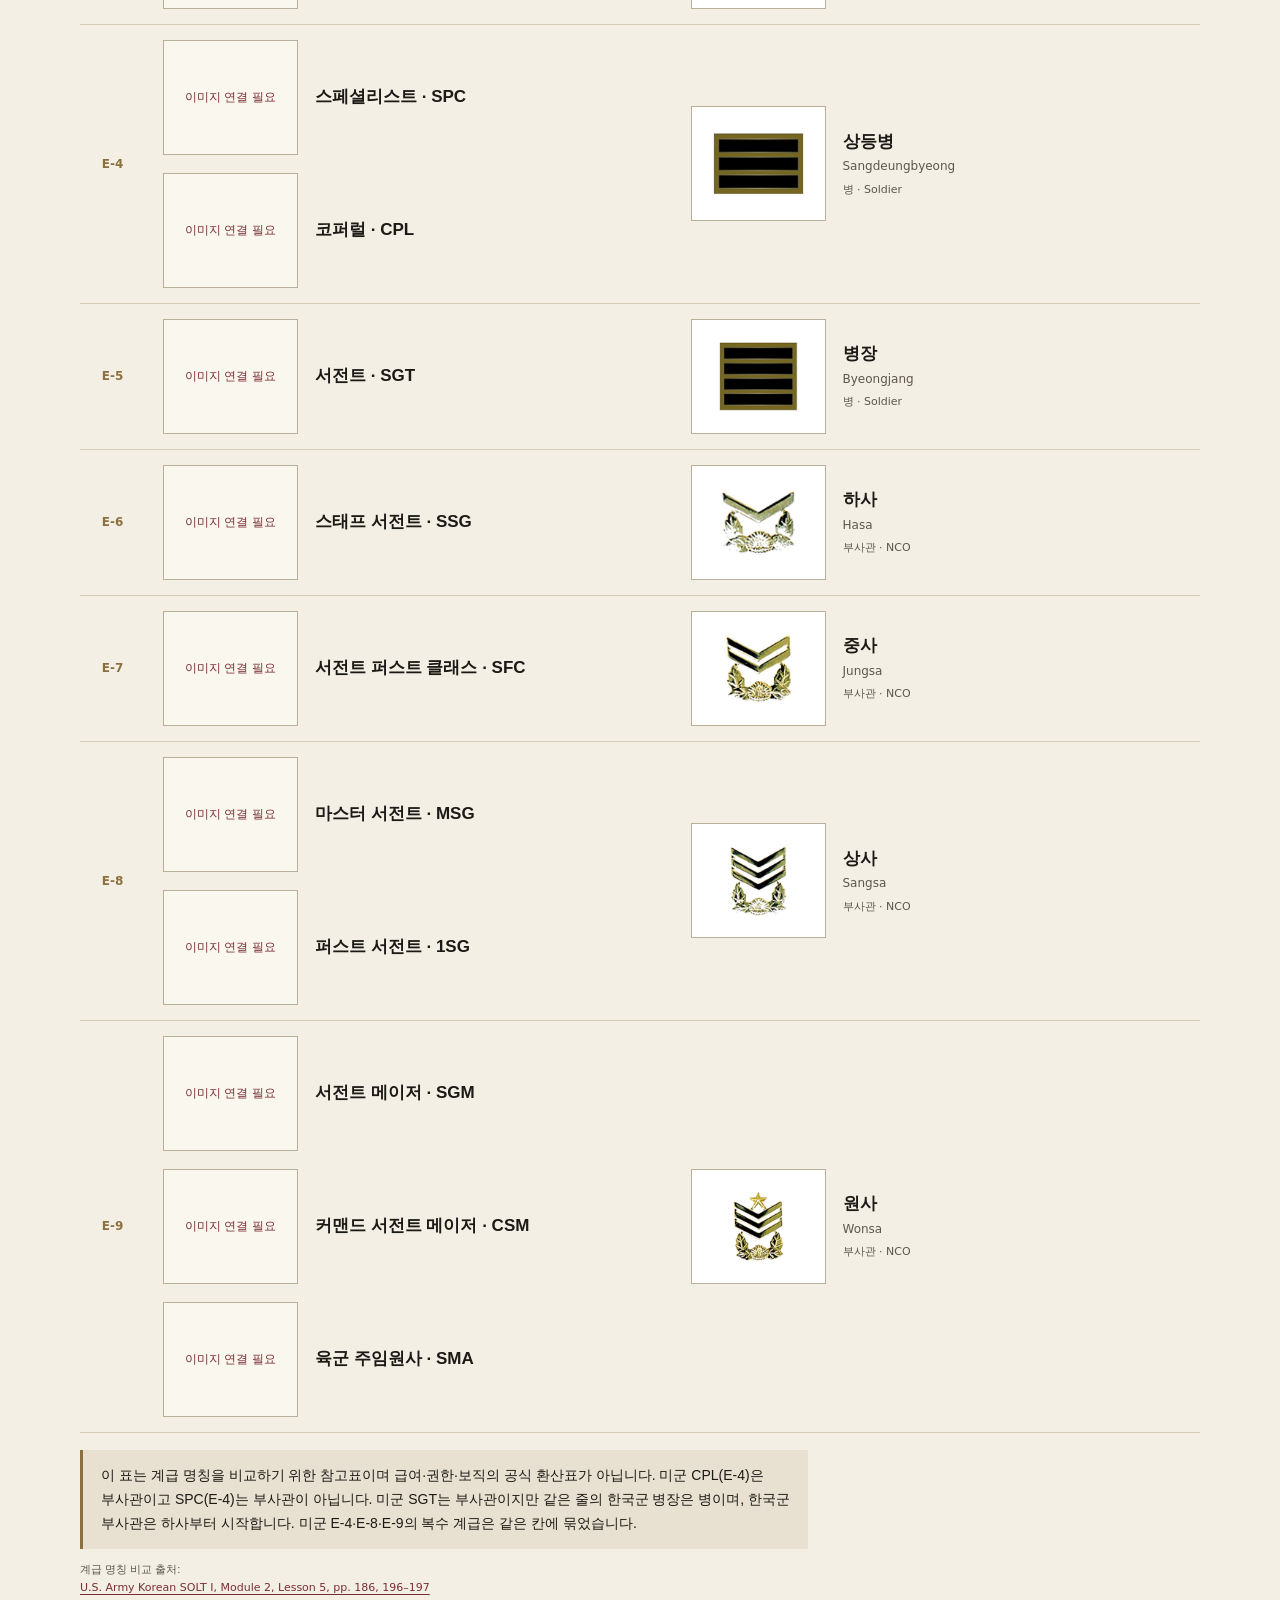
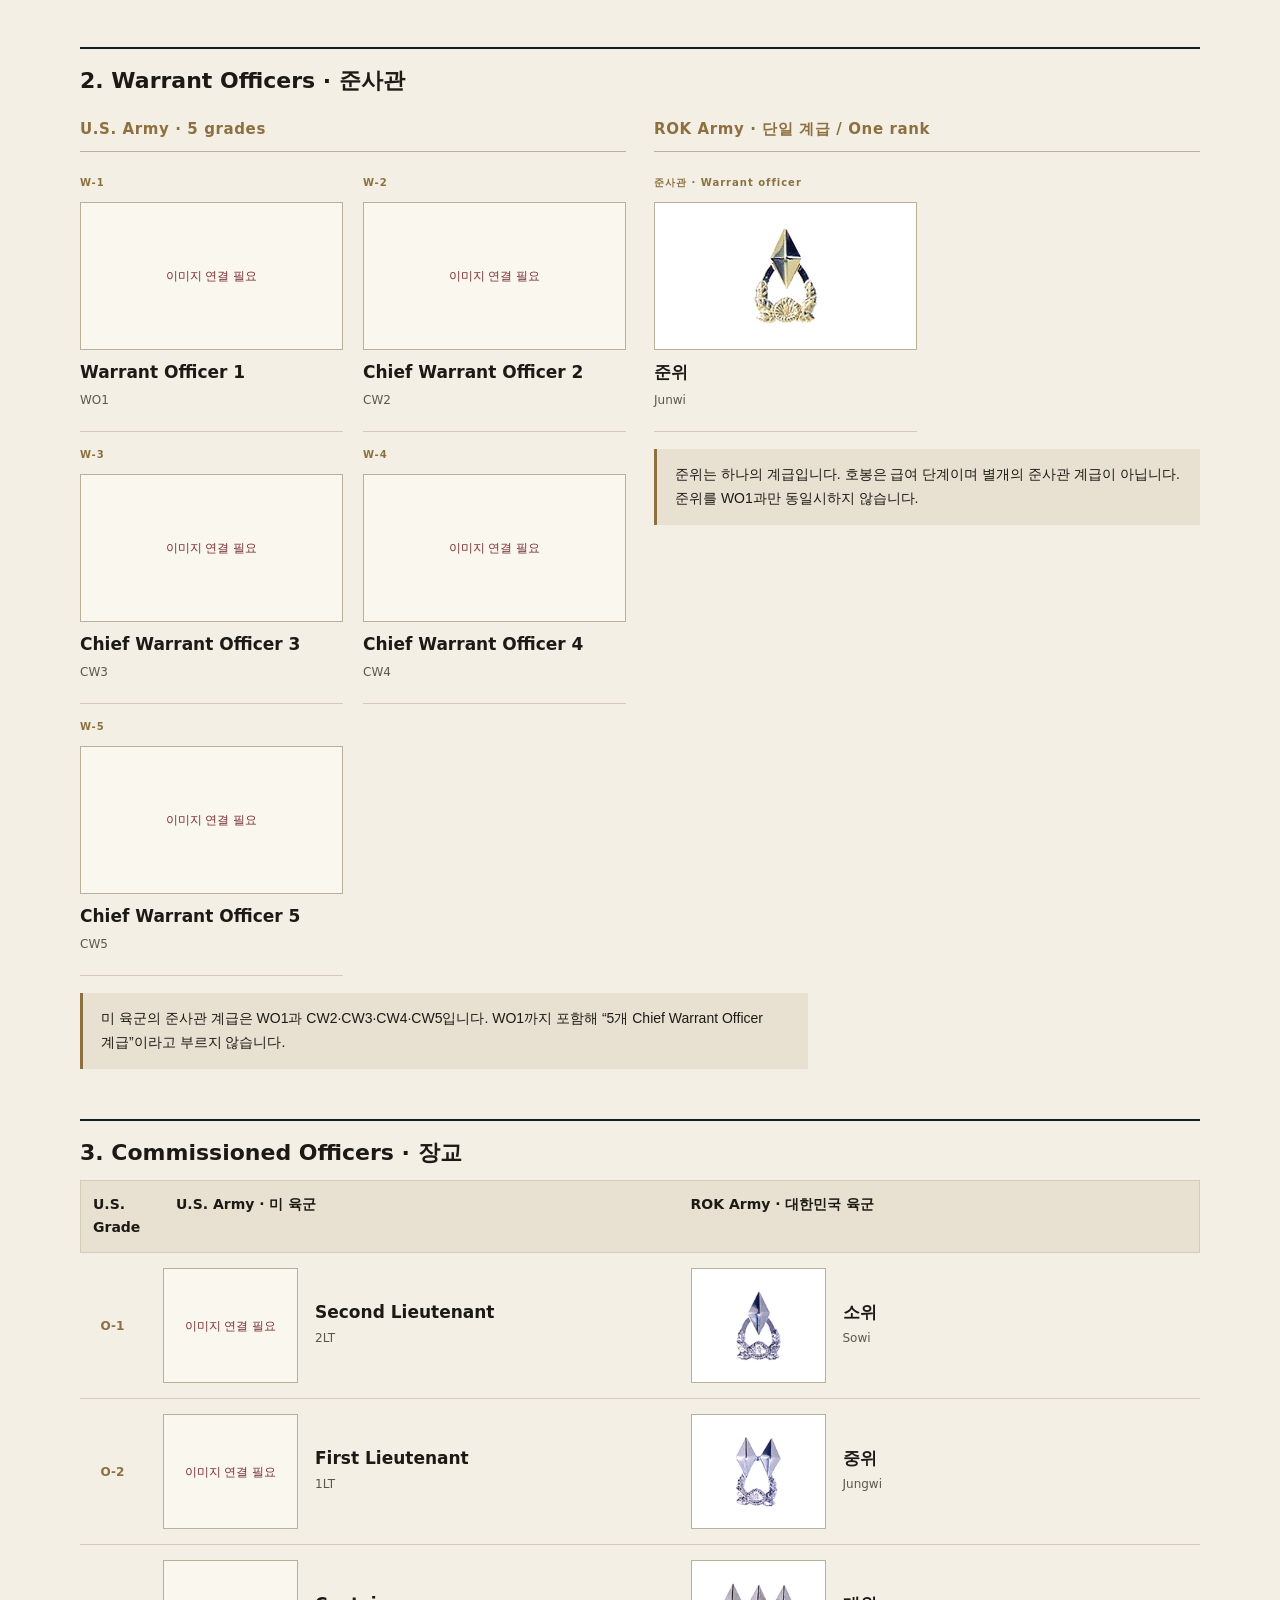
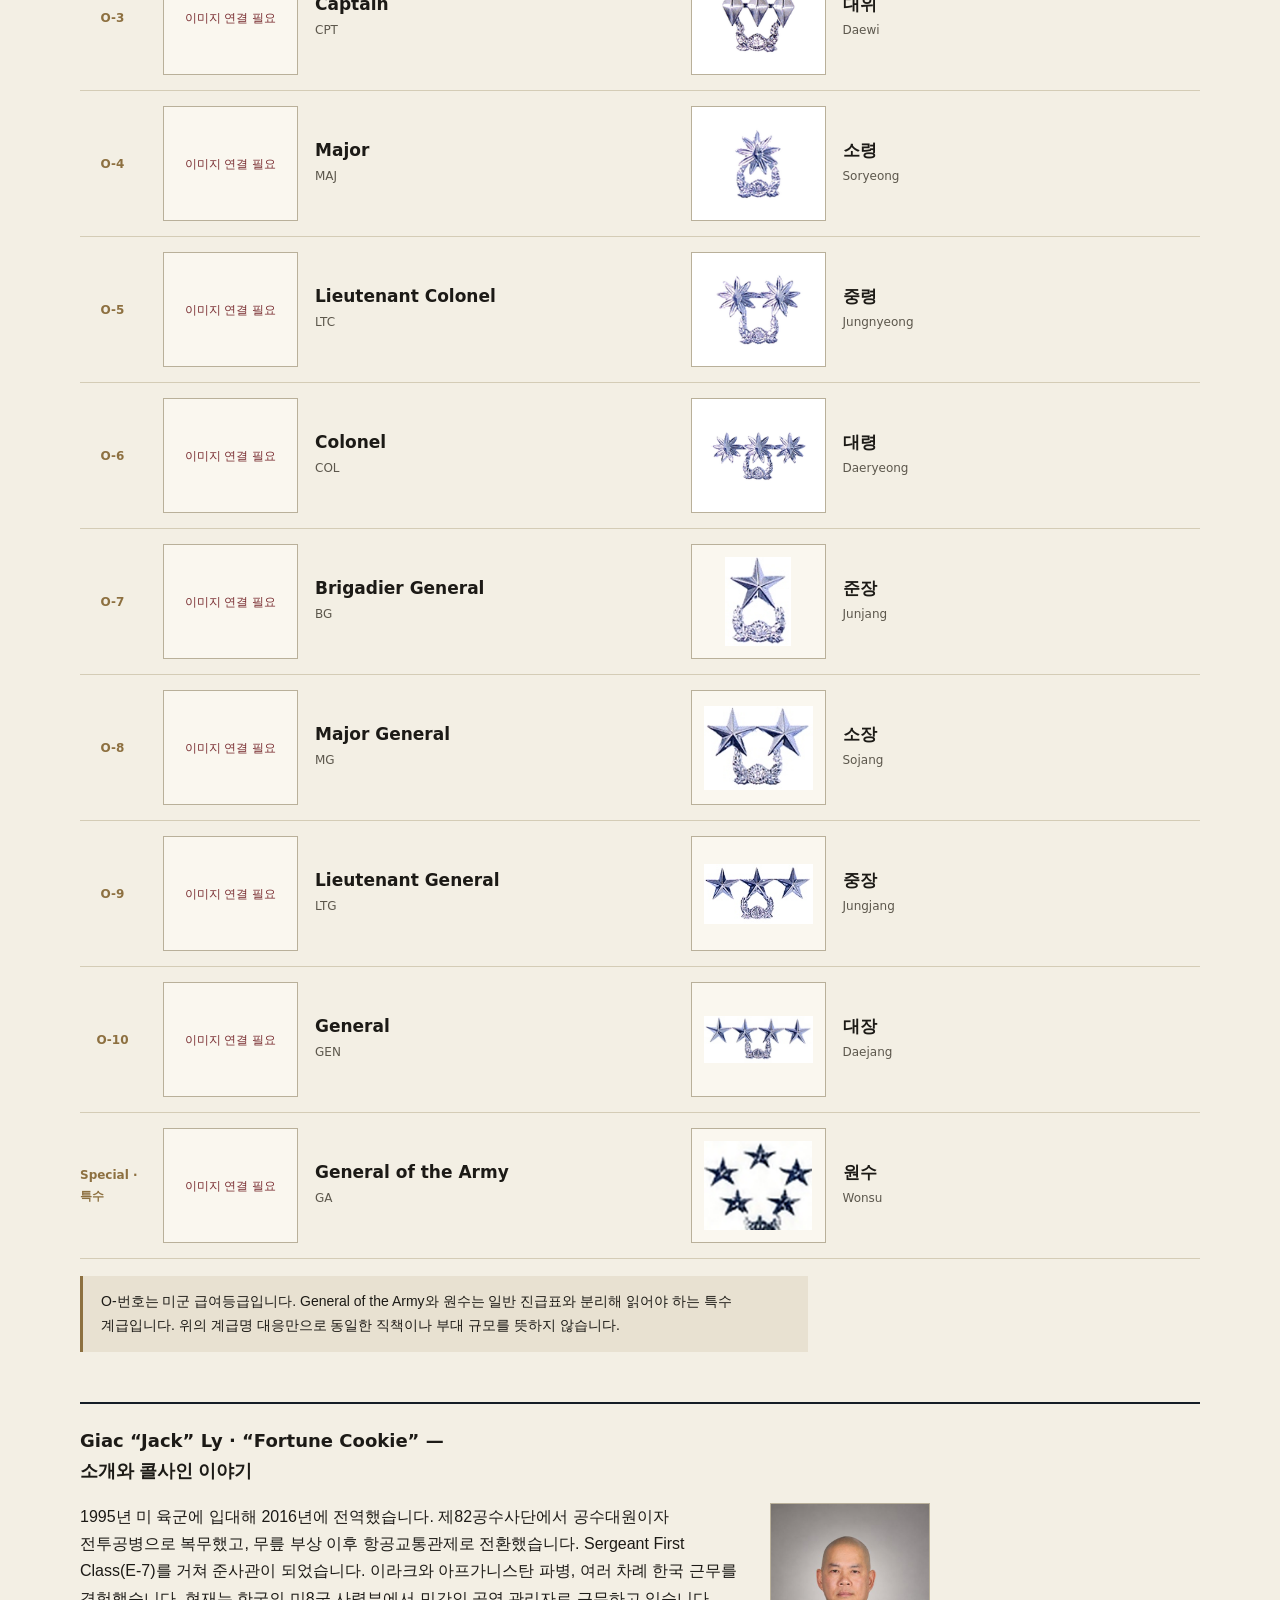
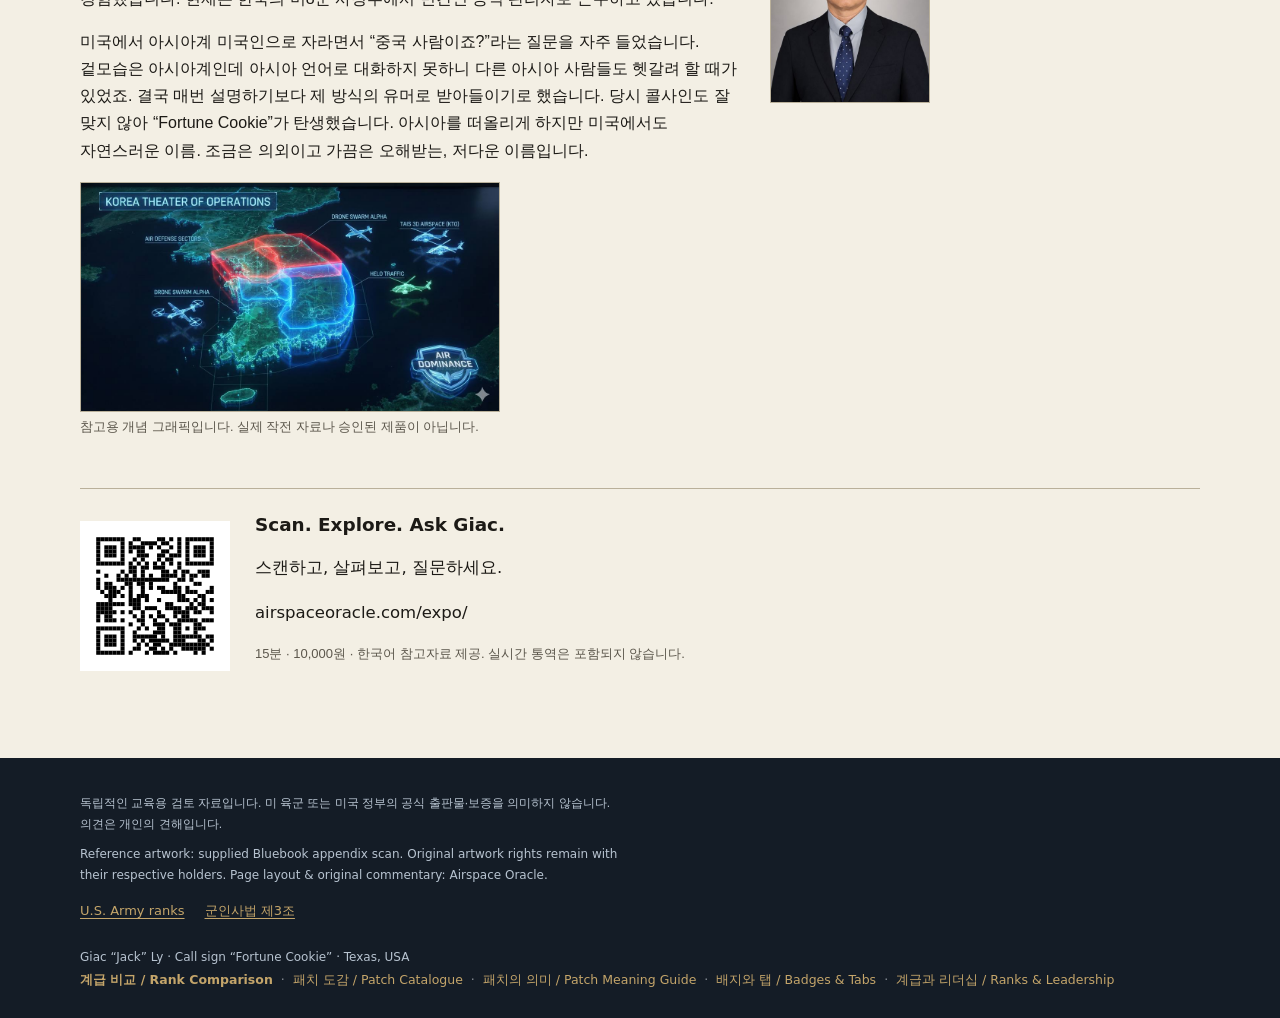
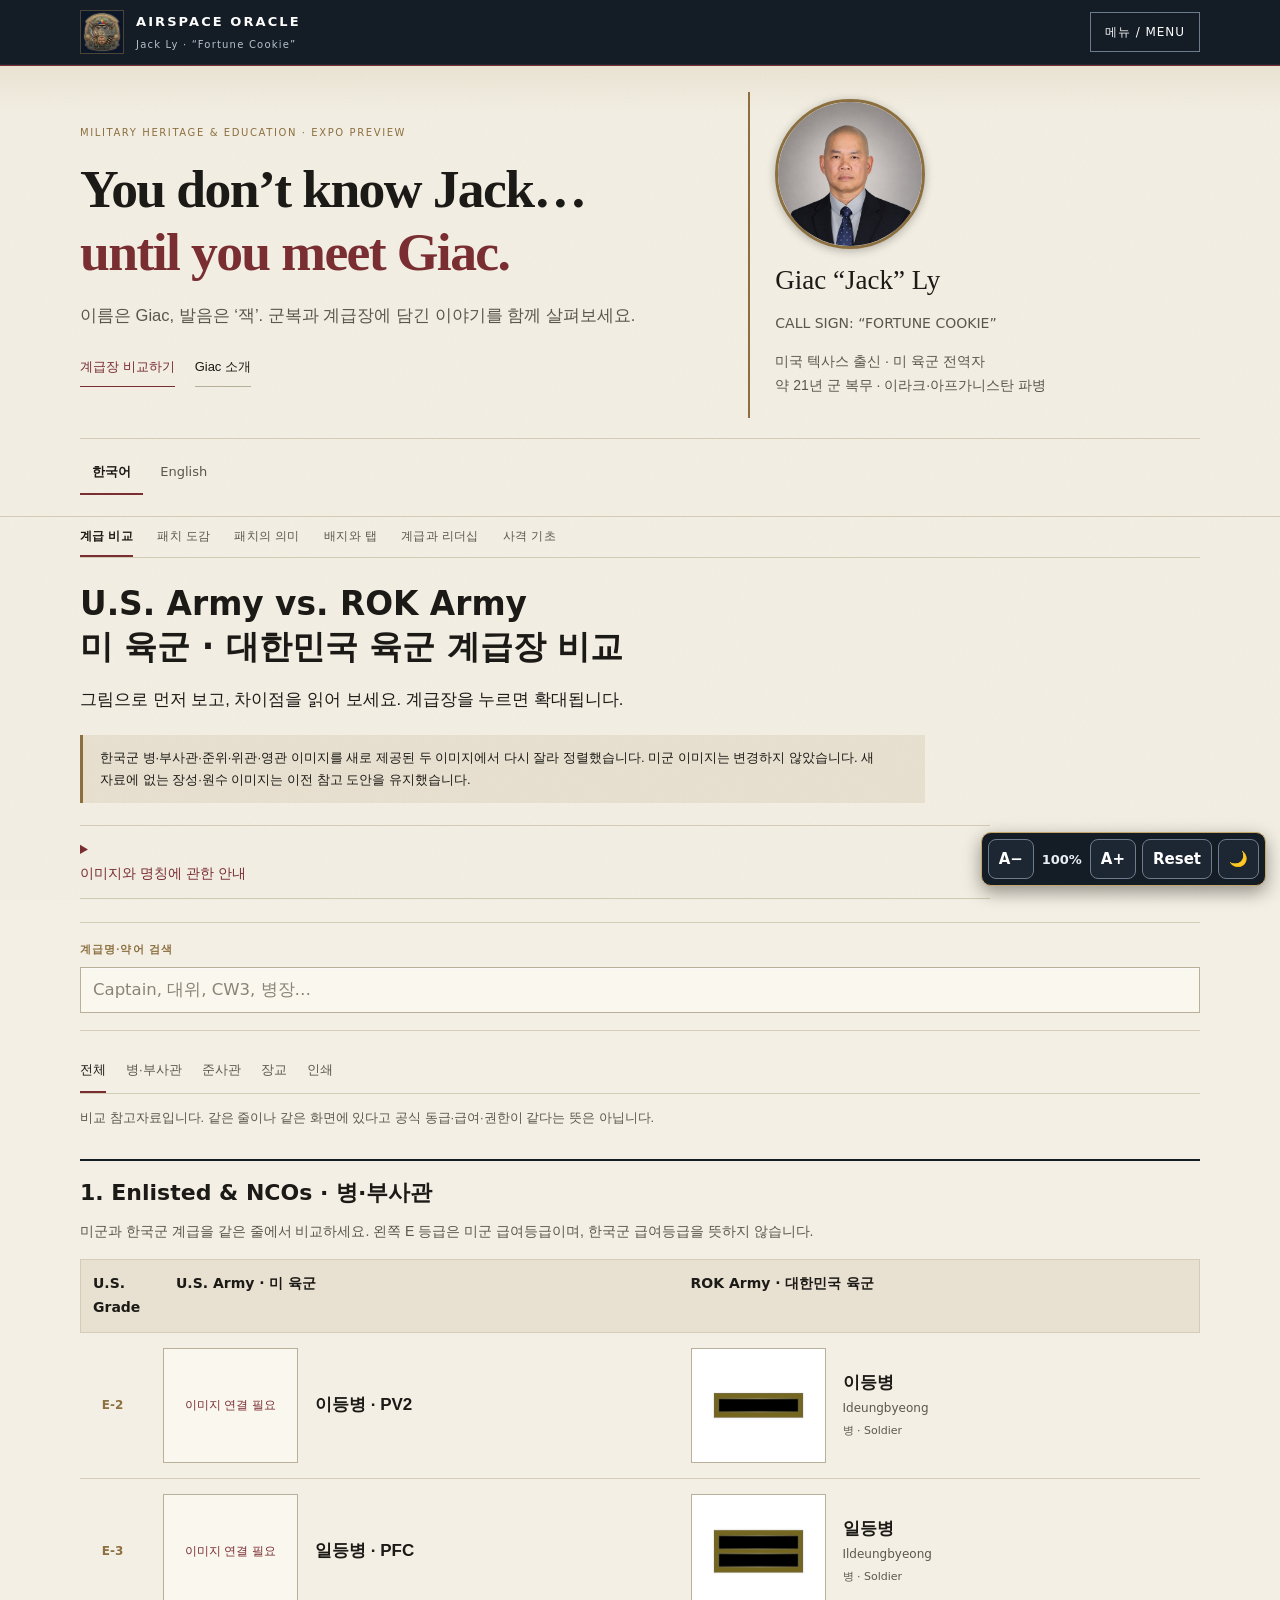
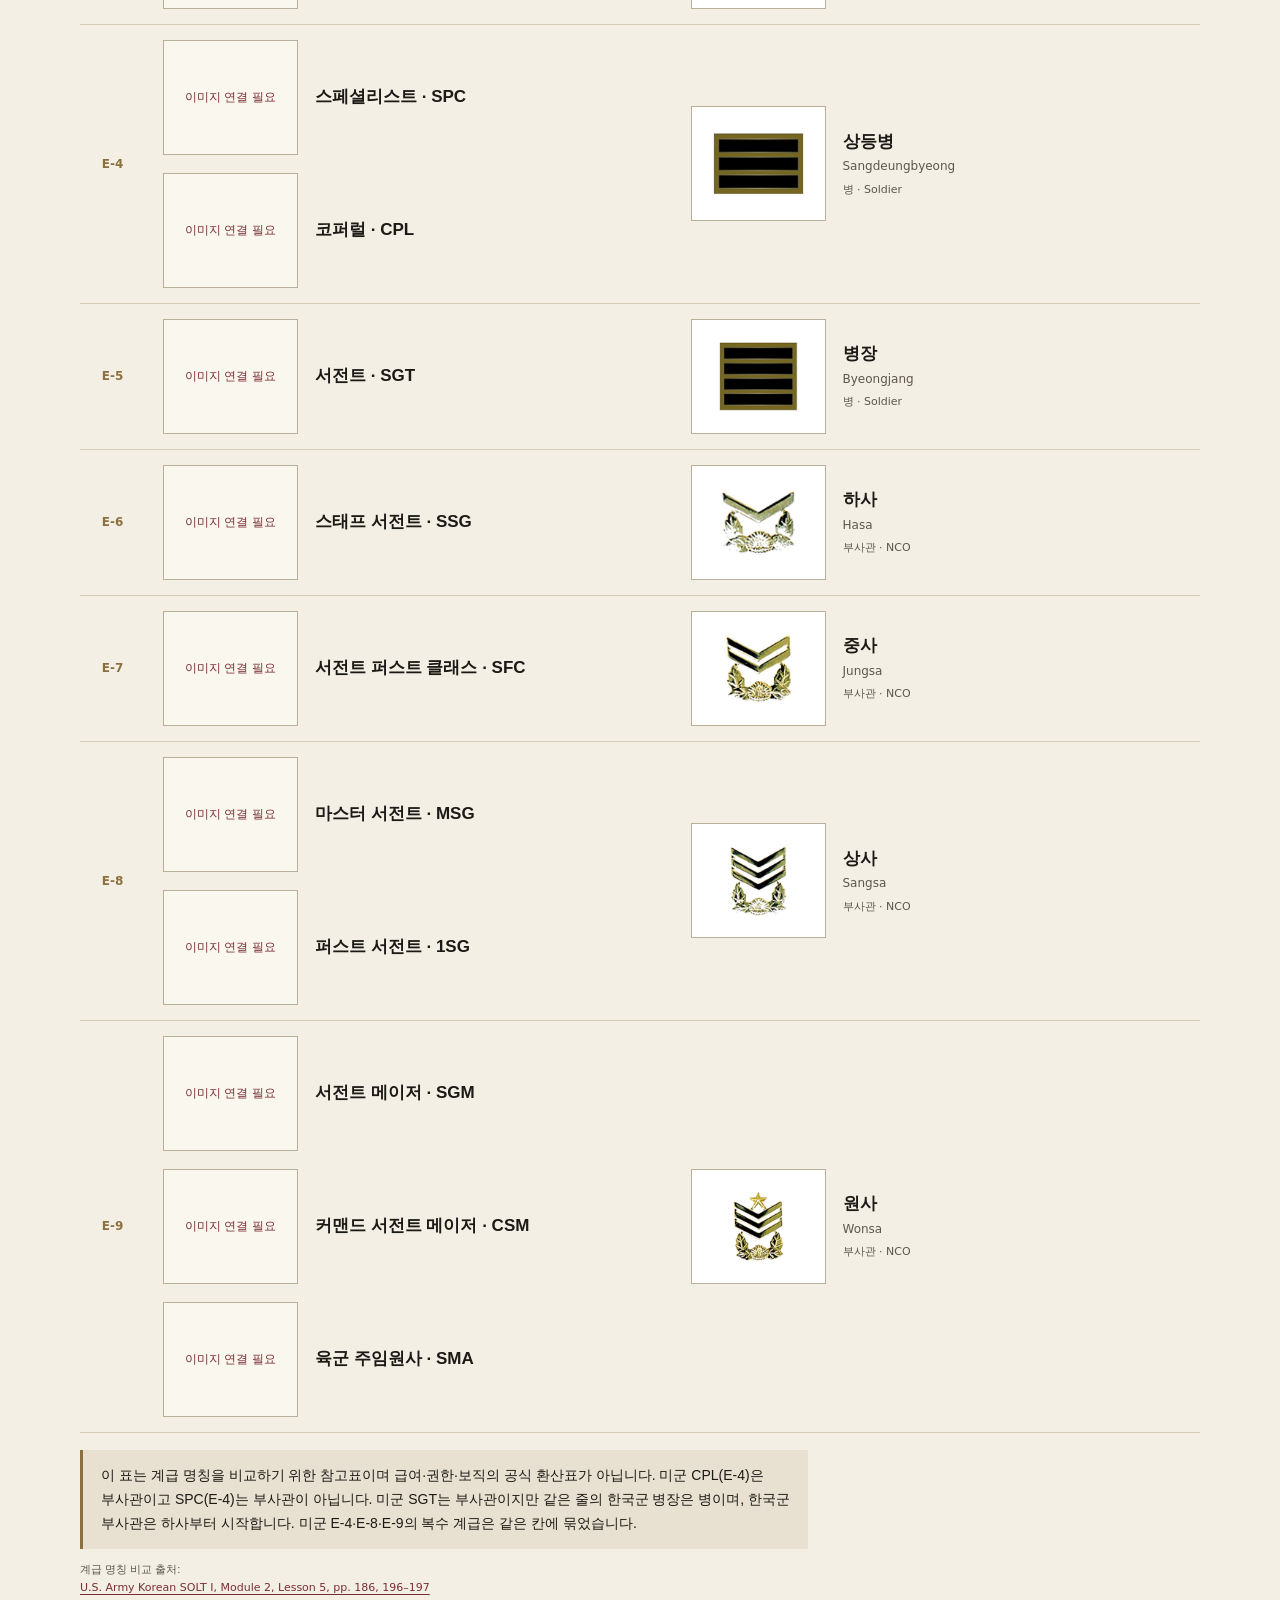
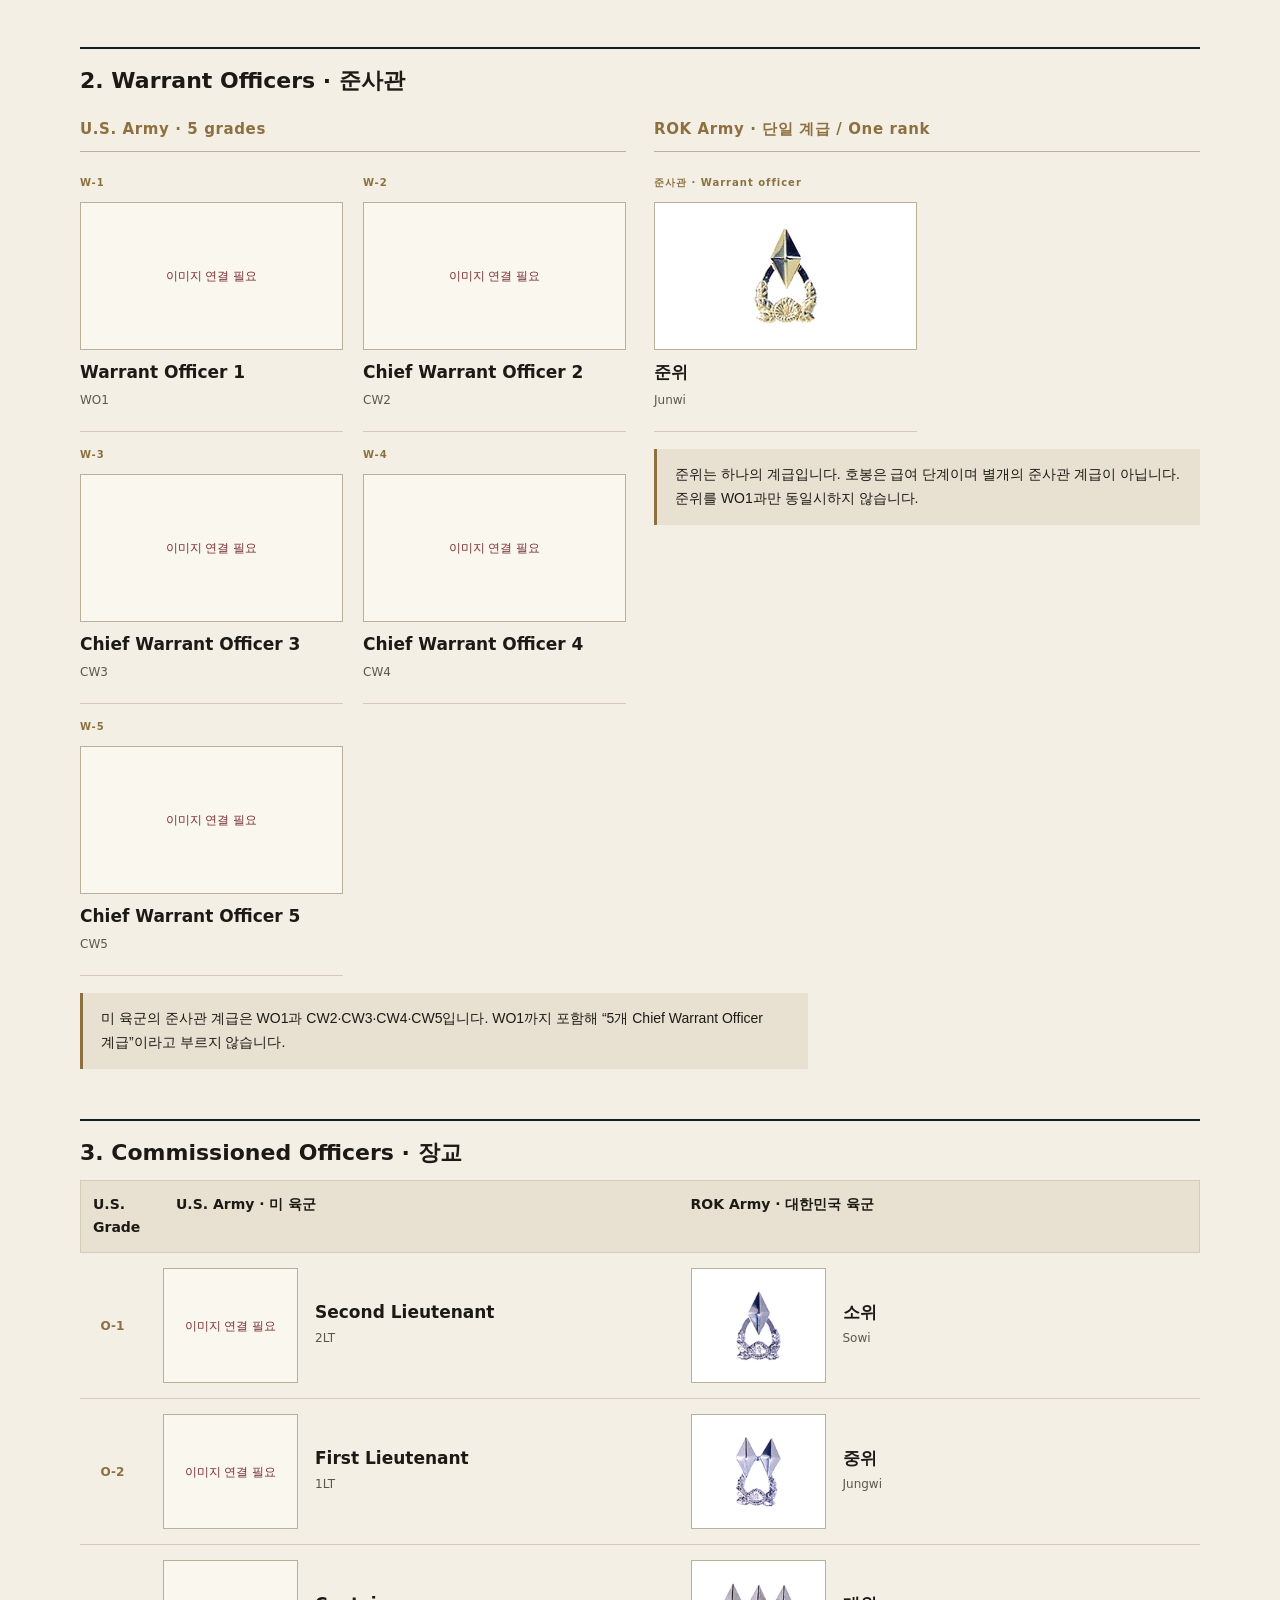
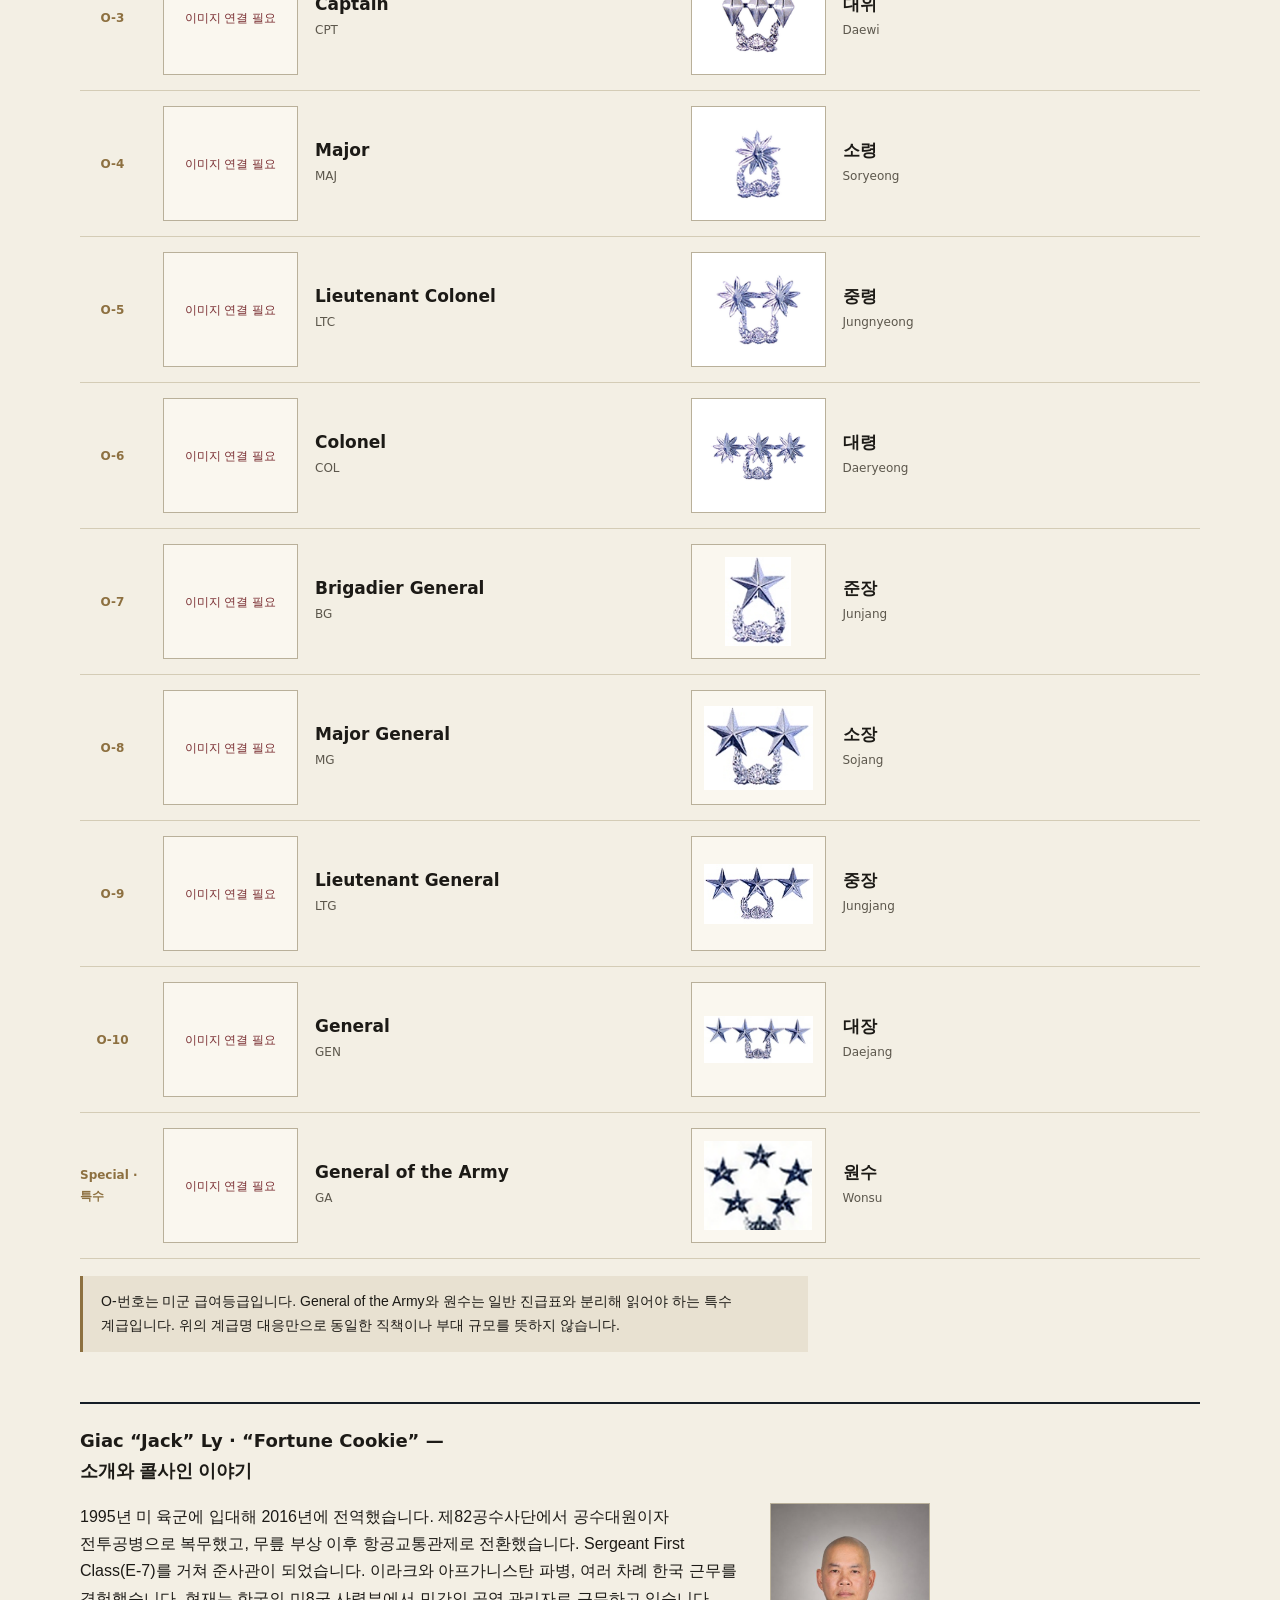
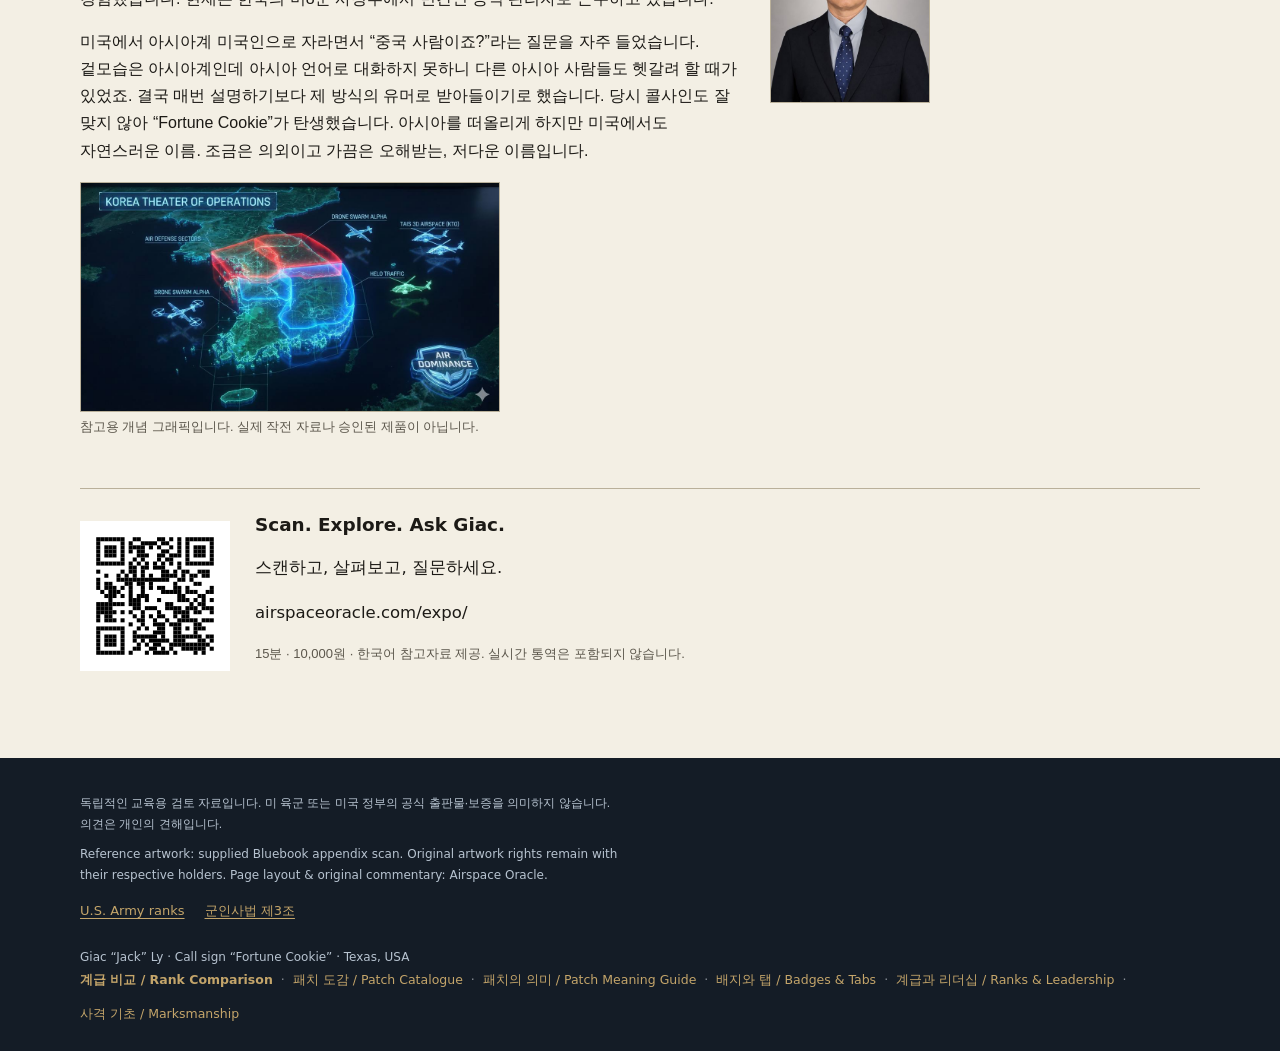
